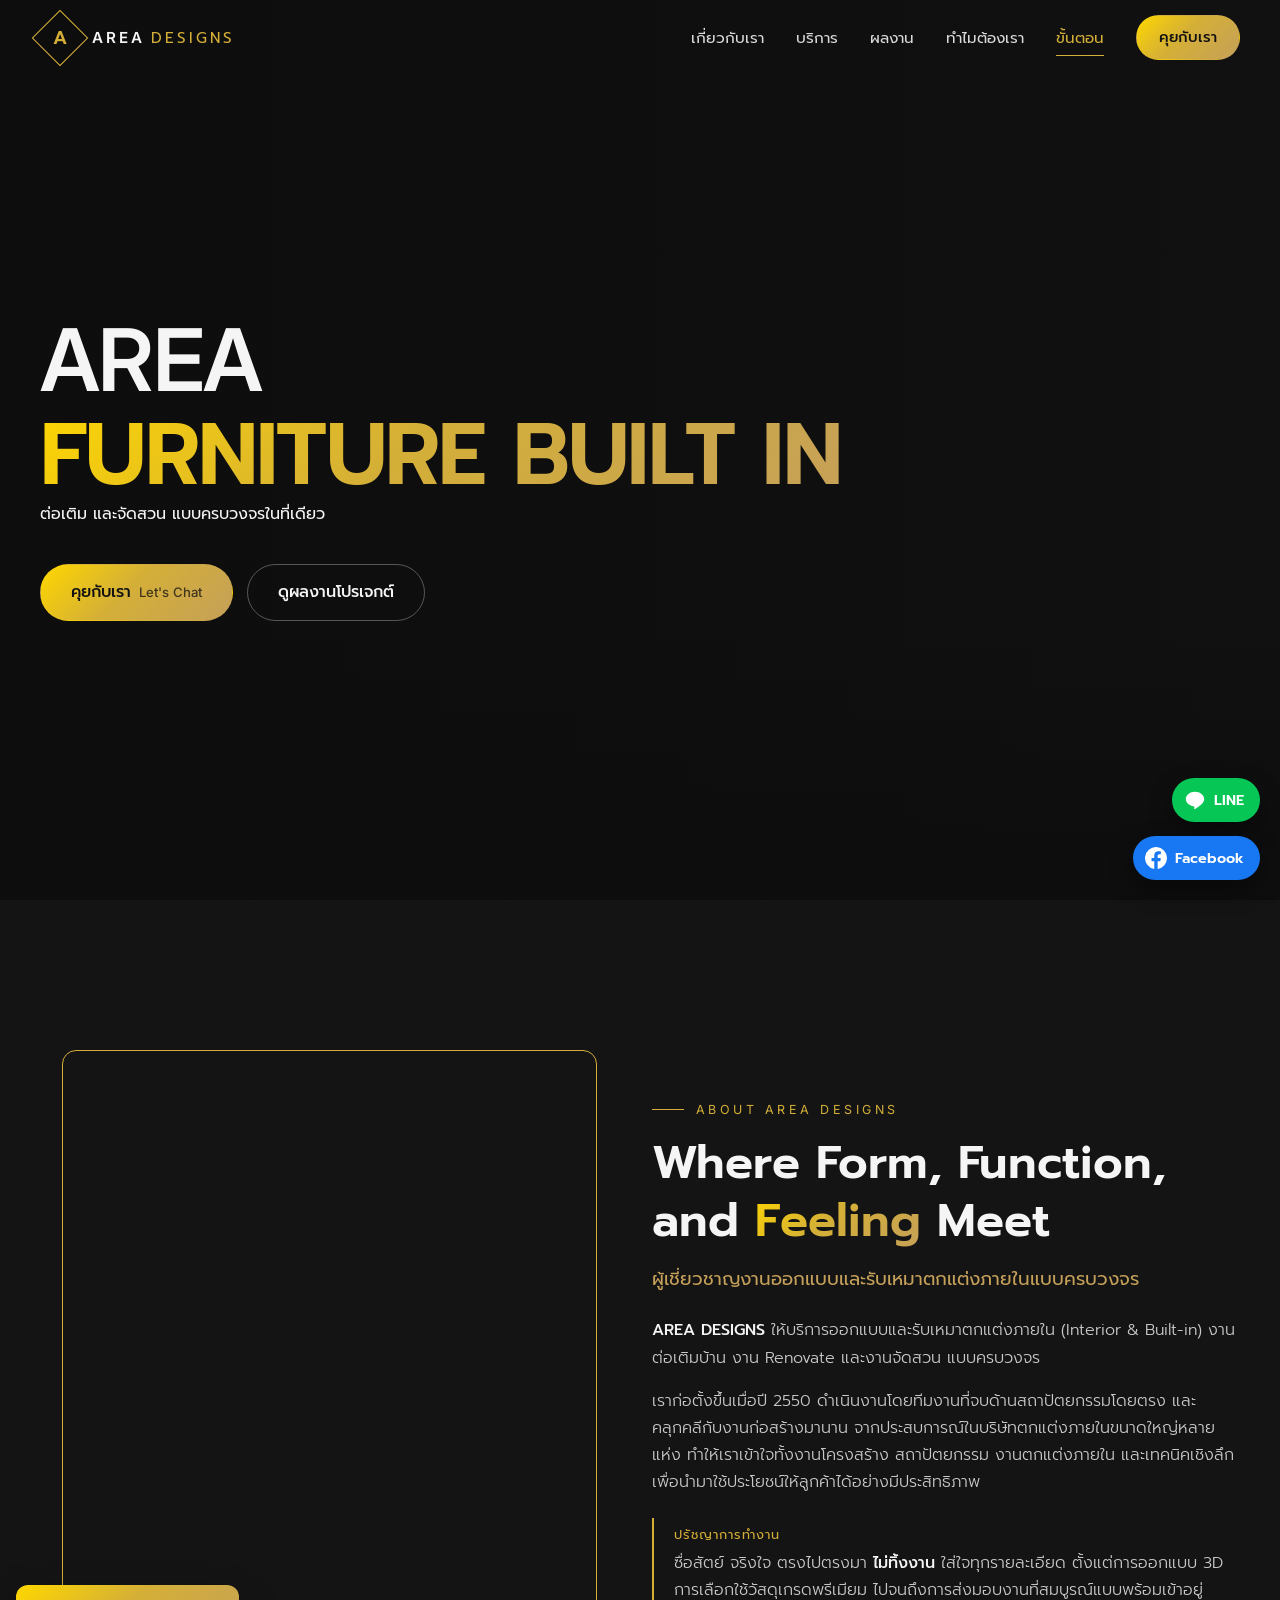
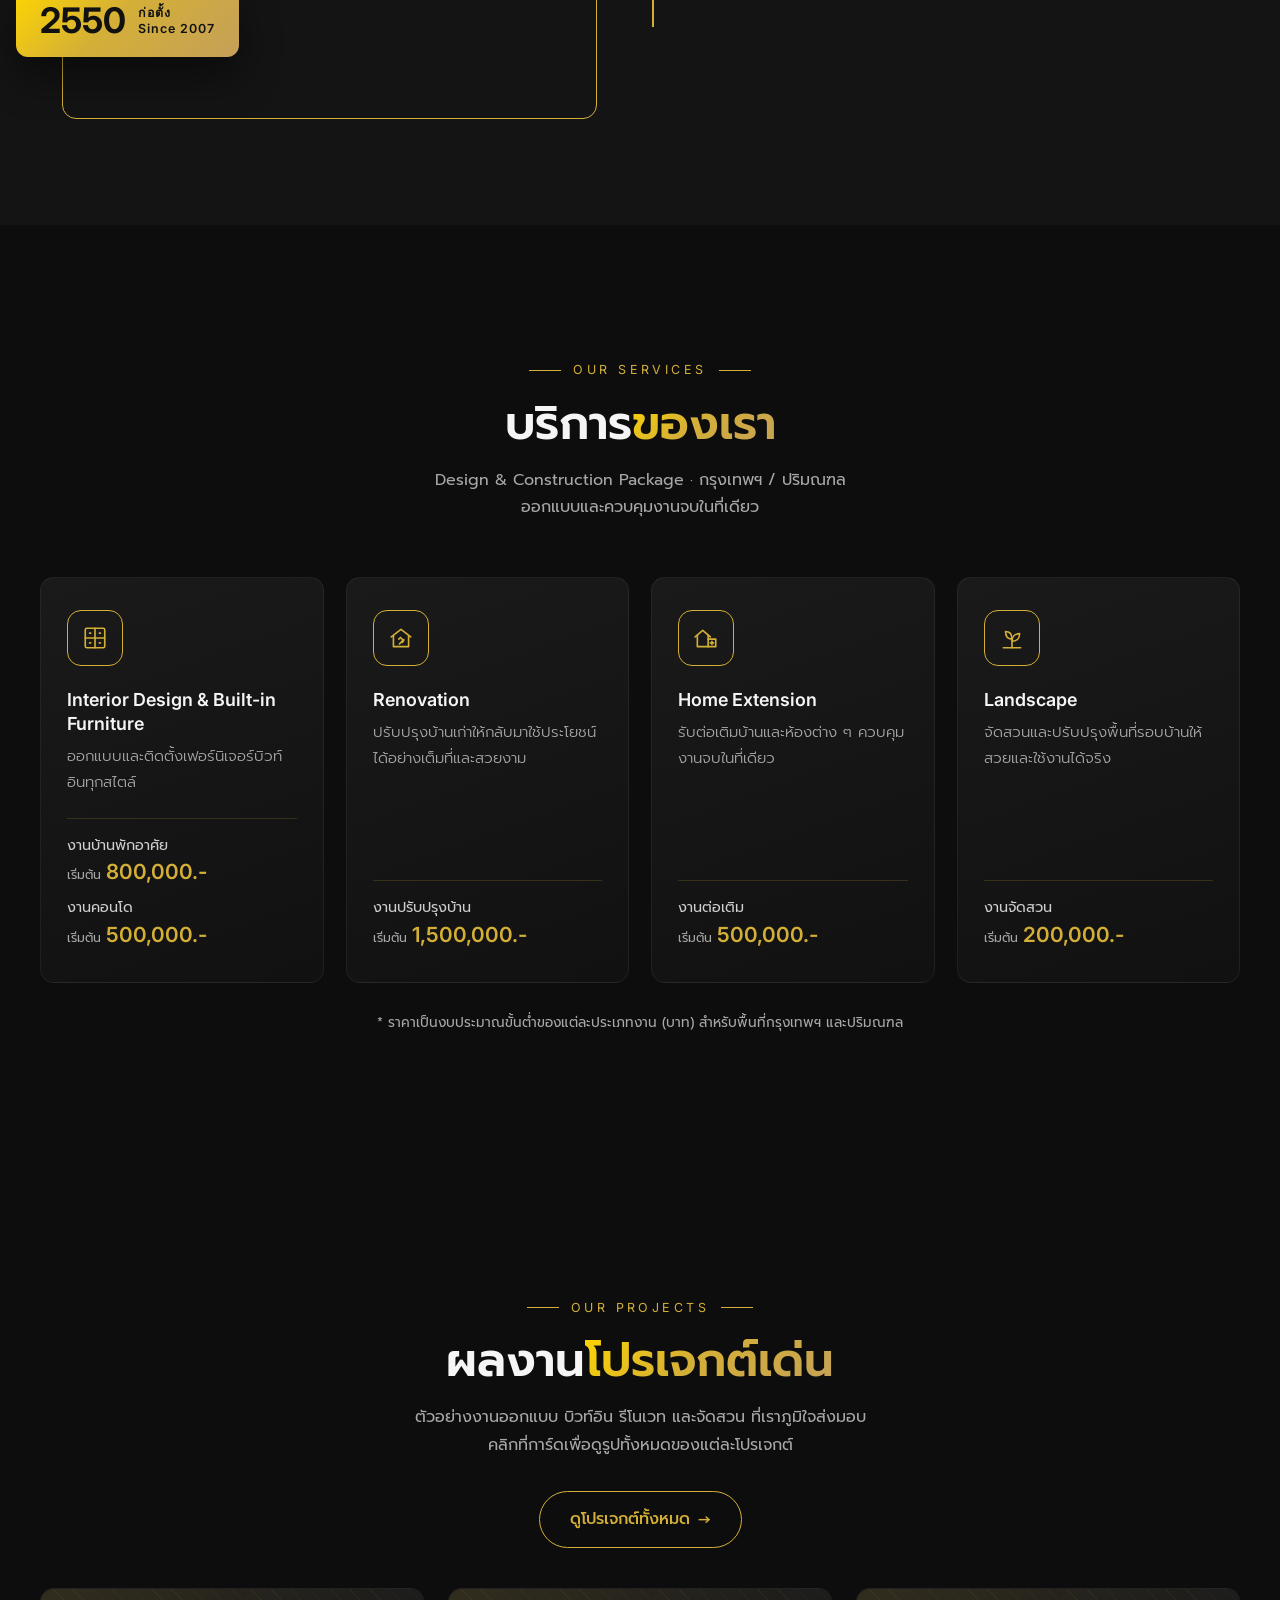
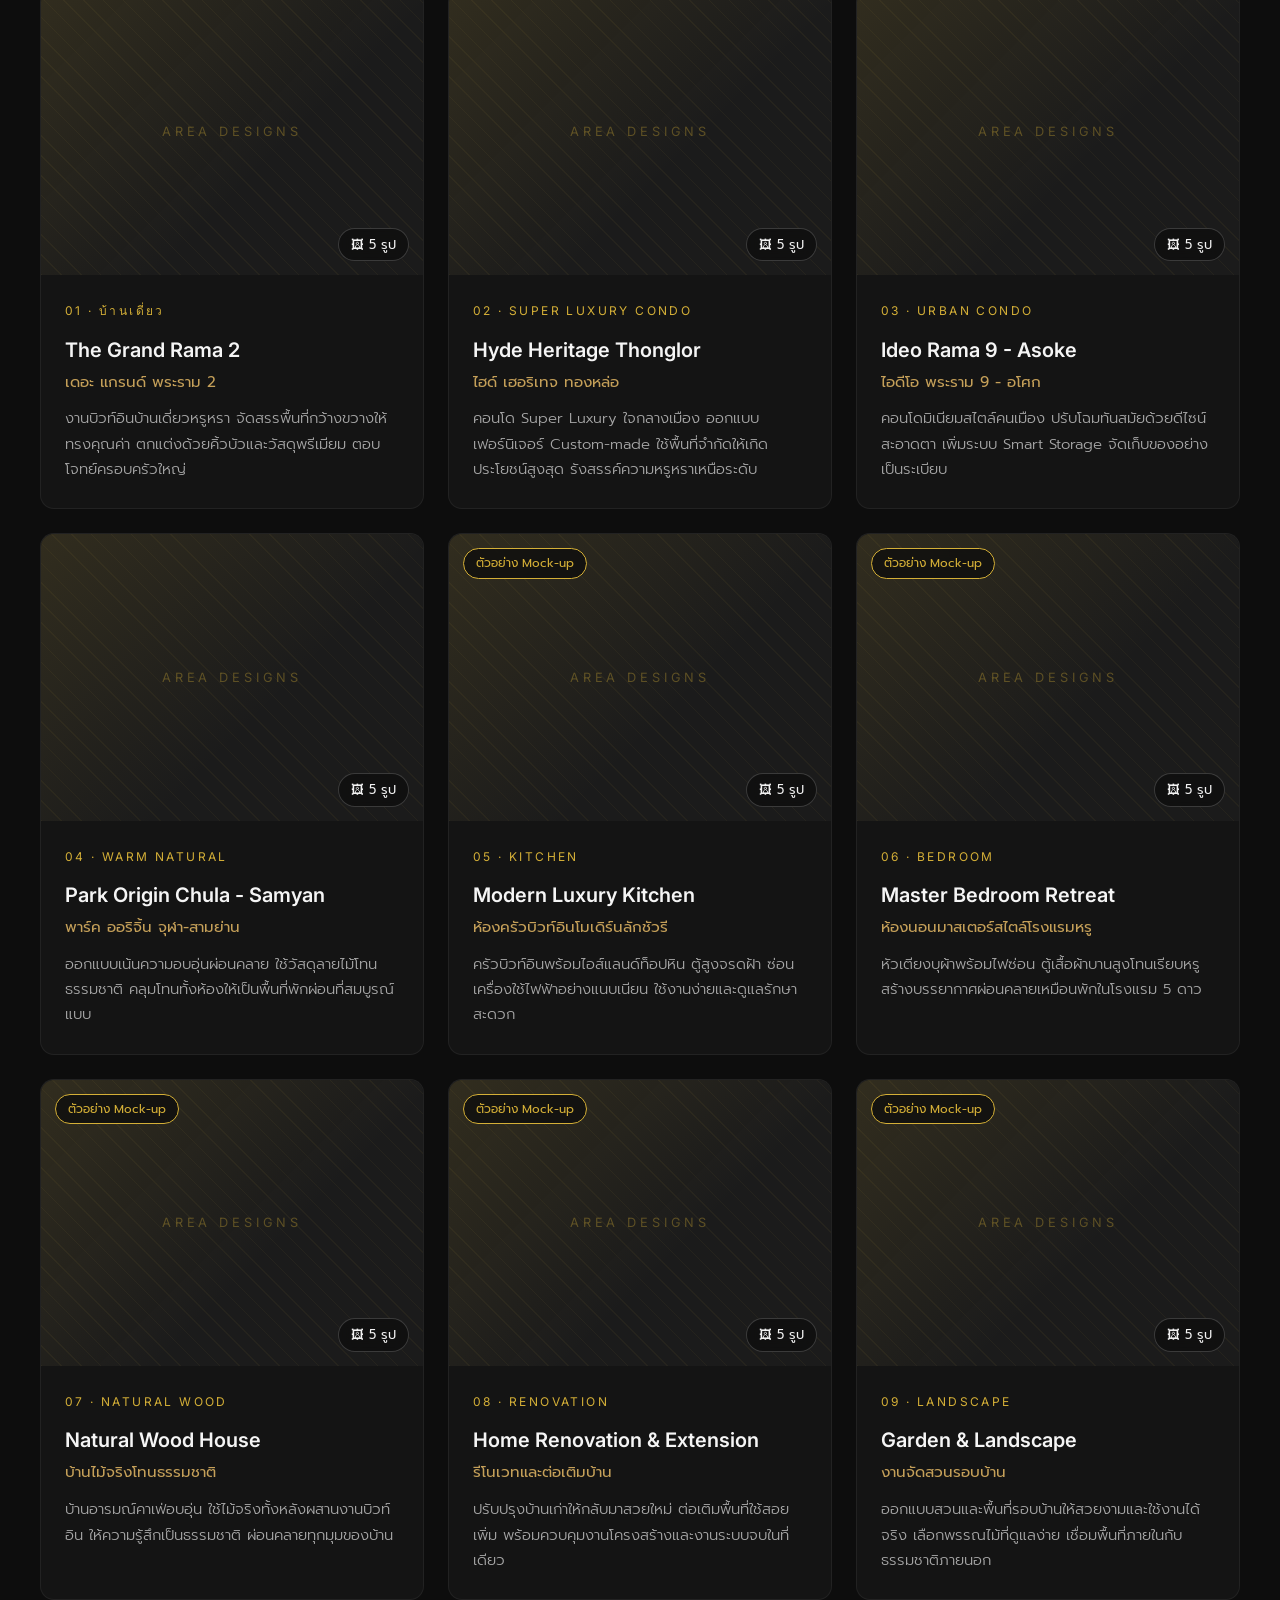
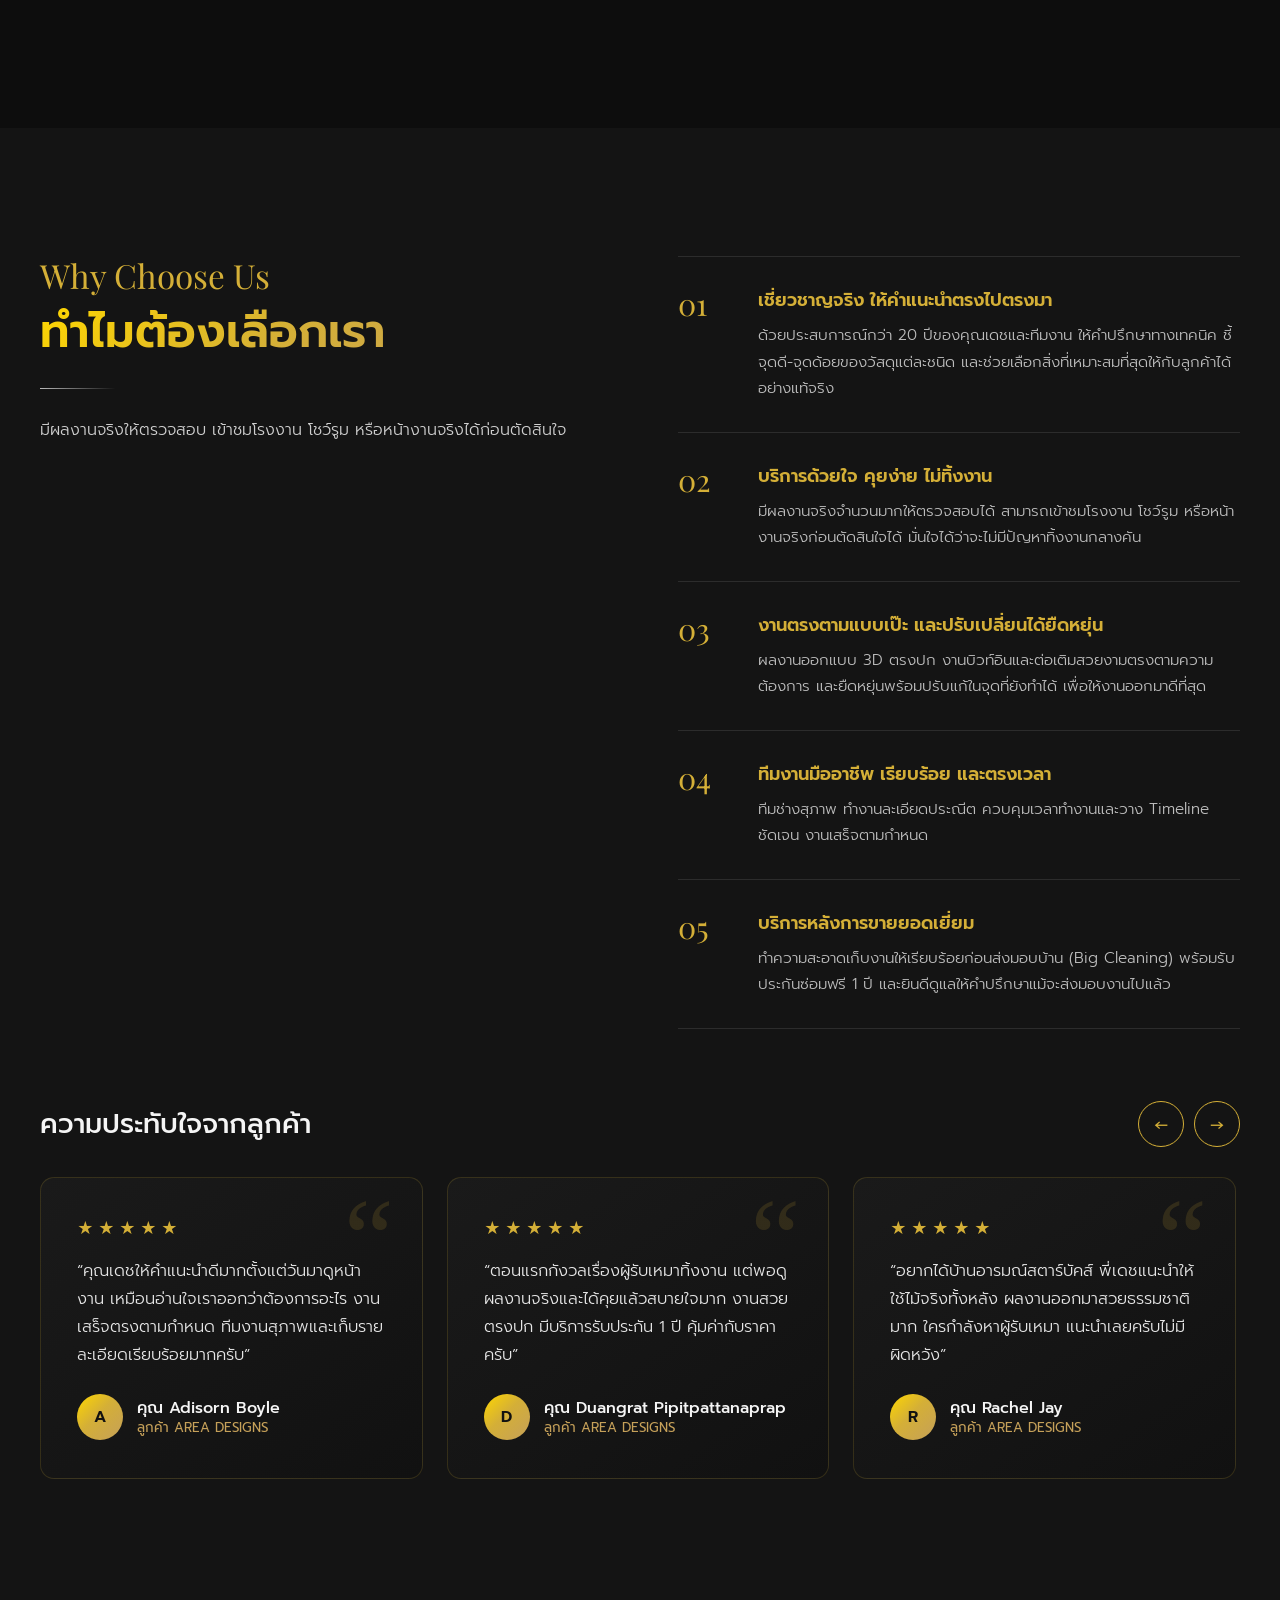
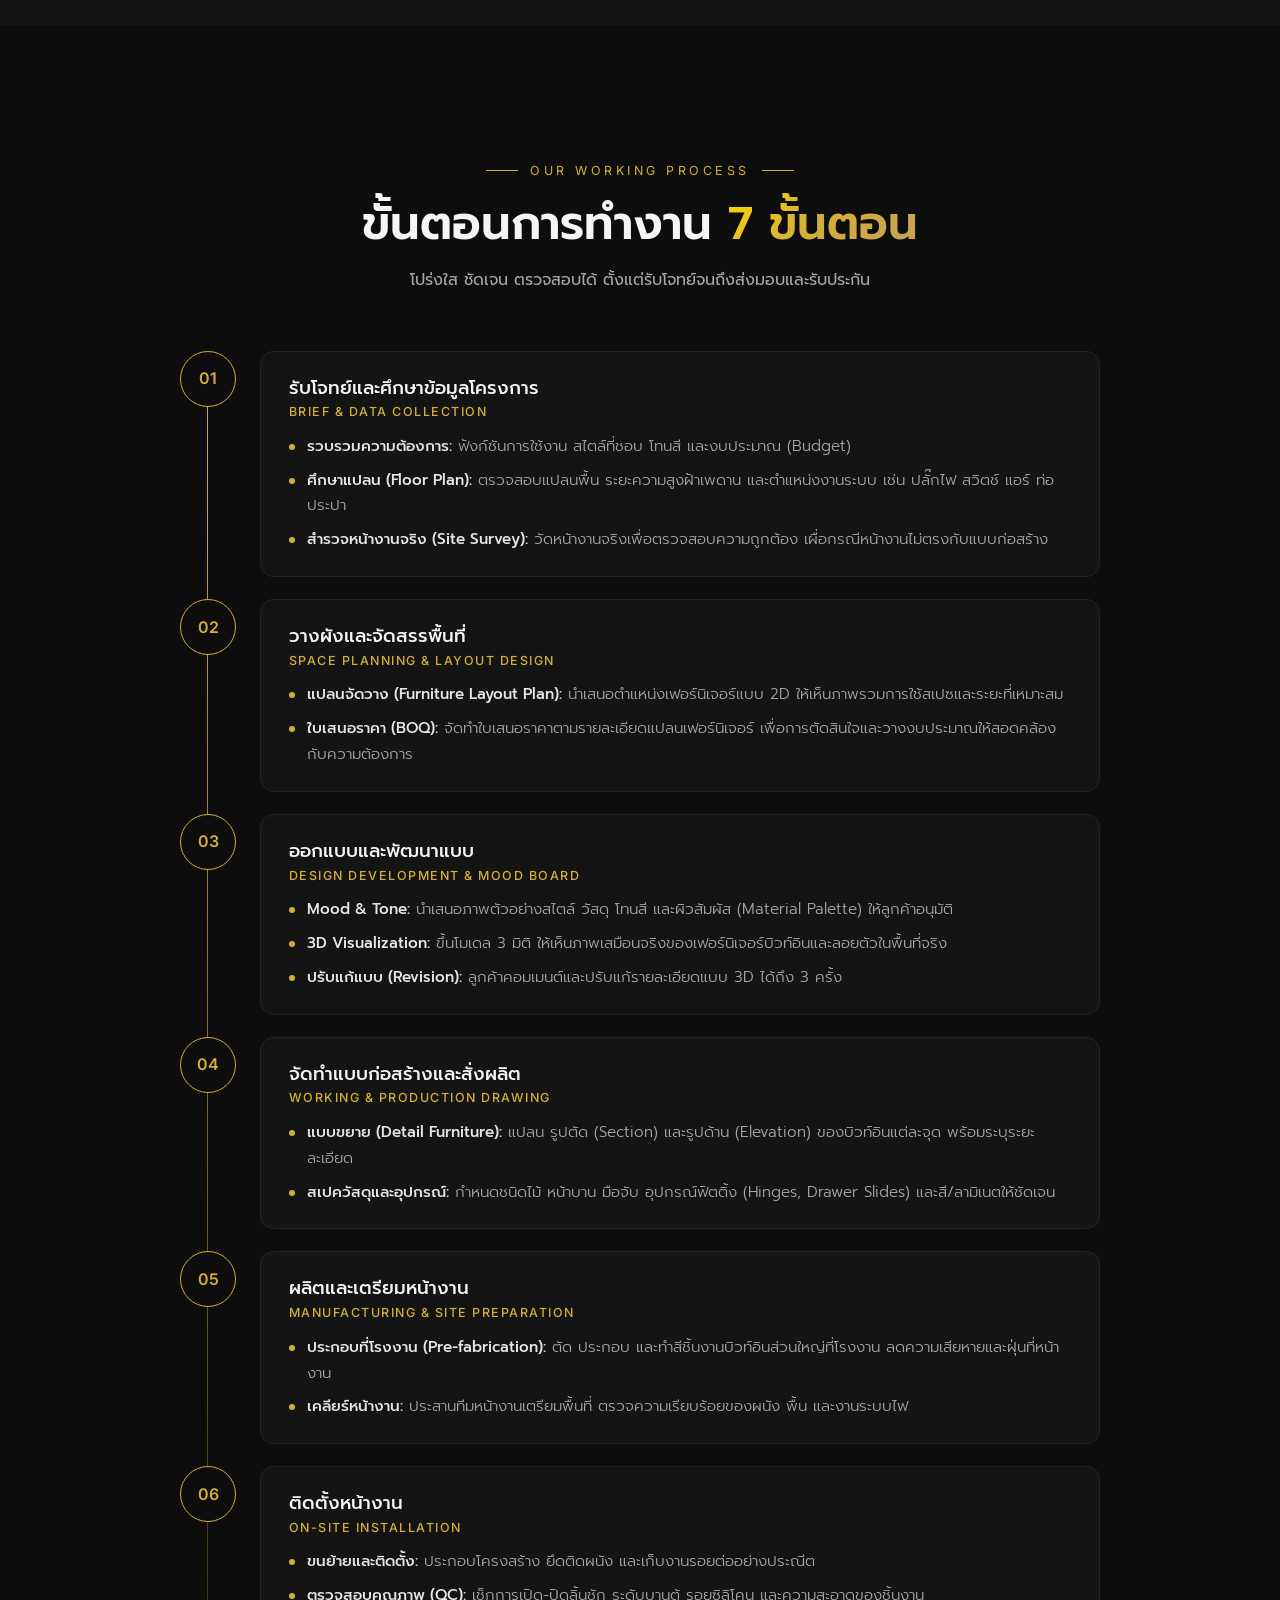
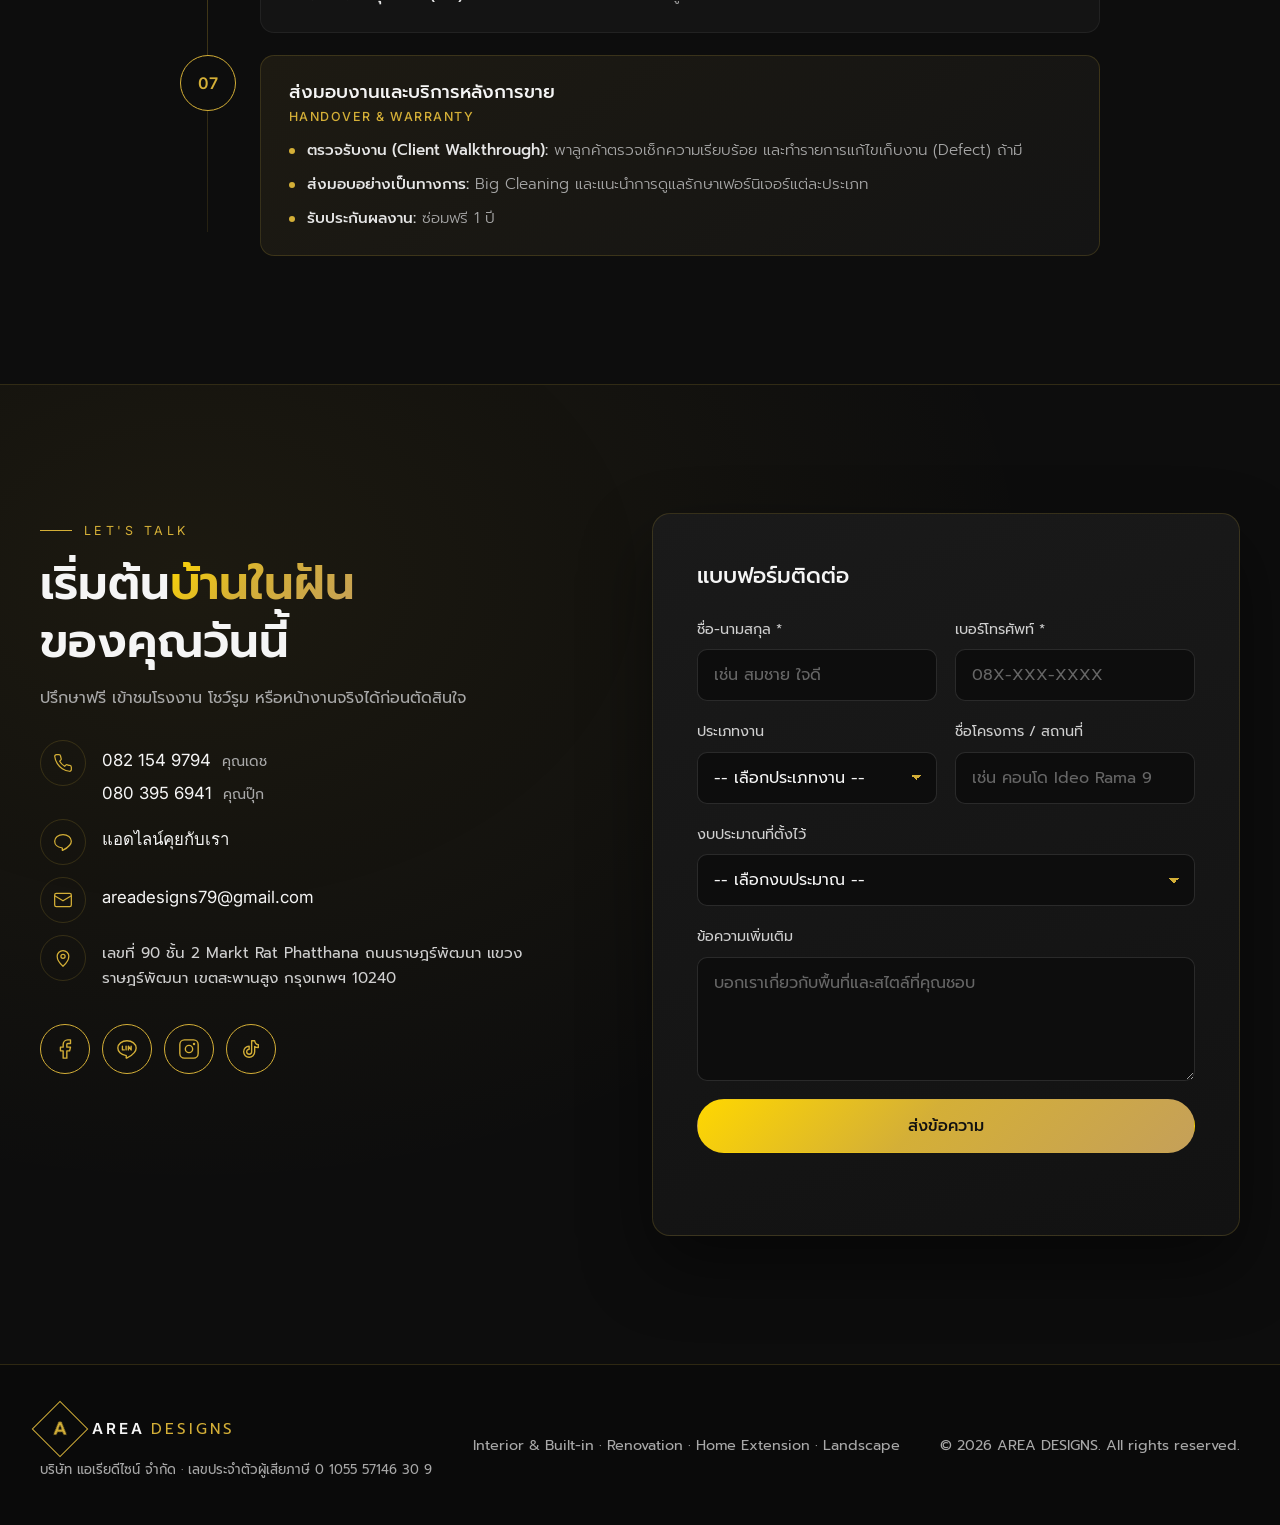
==== index.html @ c3665680 "Restyle 'Why Choose Us' as a two-column numbered list Heading on the left (serif 'Why Choose Us', st" ====
<!DOCTYPE html>
<html lang="th">
<head>
<meta charset="UTF-8">
<meta name="viewport" content="width=device-width, initial-scale=1.0">
<title>AREA DESIGNS | Make your dream home</title>
<meta name="description" content="AREA DESIGNS รับออกแบบและรับเหมาตกแต่งภายใน งานบิวท์อิน รีโนเวท ต่อเติมบ้าน และจัดสวน แบบครบวงจร ก่อตั้งปี 2550 ทีมงานประสบการณ์กว่า 20 ปี รับประกันซ่อมฟรี 1 ปี">
<link rel="preconnect" href="https://fonts.googleapis.com">
<link rel="preconnect" href="https://fonts.gstatic.com" crossorigin>
<link href="https://fonts.googleapis.com/css2?family=Inter:wght@300;400;500;600;700&family=Playfair+Display:wght@400;500&family=Prompt:wght@300;400;500;600;700&display=swap" rel="stylesheet">
<link rel="stylesheet" href="styles.css">
</head>
<body>

<!-- ========== NAVBAR ========== -->
<header class="nav" id="nav">
  <div class="container nav__inner">
    <a href="#home" class="logo" aria-label="AREA DESIGNS">
      <span class="logo__mark"><i>A</i></span>
      <span class="logo__text">AREA<em>DESIGNS</em></span>
    </a>
    <nav class="nav__links" id="navLinks" aria-label="เมนูหลัก">
      <a href="#about">เกี่ยวกับเรา</a>
      <a href="#services">บริการ</a>
      <a href="#projects">ผลงาน</a>
      <a href="#why">ทำไมต้องเรา</a>
      <a href="#process">ขั้นตอน</a>
      <a href="#contact" class="btn btn--gold btn--sm">คุยกับเรา</a>
    </nav>
    <button class="hamburger" id="hamburger" aria-label="เปิดเมนู" aria-expanded="false" aria-controls="navLinks">
      <span></span><span></span><span></span>
    </button>
  </div>
</header>

<main>
<!-- ========== 1. HERO ========== -->
<section class="hero" id="home">
  <div class="hero__bg" aria-hidden="true"></div>
  <div class="container hero__inner">
    <div class="hero__content reveal">
            <h1 class="hero__title">AREA<span class="gold-text"> <br>FURNITURE BUILT IN</span></h1>ต่อเติม และจัดสวน แบบครบวงจรในที่เดียว</p>
      <div class="hero__cta">
        <a href="#contact" class="btn btn--gold">คุยกับเรา <span class="en">Let's Chat</span></a>
        <a href="#projects" class="btn btn--ghost">ดูผลงานโปรเจกต์</a>
      </div>
    </div>
  </div>
</section>

<!-- ========== 2. ABOUT ========== -->
<section class="section about" id="about">
  <div class="container about__grid">
    <div class="about__media reveal">
      <img src="https://images.unsplash.com/photo-1616486338812-3dadae4b4ace?auto=format&fit=crop&w=1200&q=80" alt="ห้องนั่งเล่นตกแต่งโทนอบอุ่นพร้อมงานบิวท์อิน" loading="lazy">
      <div class="about__badge">
        <strong>2550</strong>
        <span>ก่อตั้ง<br>Since 2007</span>
      </div>
    </div>
    <div class="about__text reveal">
      <p class="eyebrow">About AREA DESIGNS</p>
      <h2 class="section-title">Where Form, Function,<br>and <span class="gold-text">Feeling</span> Meet</h2>
      <p class="lead">ผู้เชี่ยวชาญงานออกแบบและรับเหมาตกแต่งภายในแบบครบวงจร</p>
      <p><strong>AREA DESIGNS</strong> ให้บริการออกแบบและรับเหมาตกแต่งภายใน (Interior &amp; Built-in) งานต่อเติมบ้าน งาน Renovate และงานจัดสวน แบบครบวงจร</p>
      <p>เราก่อตั้งขึ้นเมื่อปี 2550 ดำเนินงานโดยทีมงานที่จบด้านสถาปัตยกรรมโดยตรง และคลุกคลีกับงานก่อสร้างมานาน จากประสบการณ์ในบริษัทตกแต่งภายในขนาดใหญ่หลายแห่ง ทำให้เราเข้าใจทั้งงานโครงสร้าง สถาปัตยกรรม งานตกแต่งภายใน และเทคนิคเชิงลึก เพื่อนำมาใช้ประโยชน์ให้ลูกค้าได้อย่างมีประสิทธิภาพ</p>
      <div class="about__quote">
        <span class="about__quote-label">ปรัชญาการทำงาน</span>
        <p>ซื่อสัตย์ จริงใจ ตรงไปตรงมา <strong>ไม่ทิ้งงาน</strong> ใส่ใจทุกรายละเอียด ตั้งแต่การออกแบบ 3D การเลือกใช้วัสดุเกรดพรีเมียม ไปจนถึงการส่งมอบงานที่สมบูรณ์แบบพร้อมเข้าอยู่</p>
      </div>
    </div>
  </div>
</section>

<!-- ========== 3. SERVICES ========== -->
<section class="section services" id="services">
  <div class="container">
    <div class="section-head reveal">
      <p class="eyebrow">Our Services</p>
      <h2 class="section-title">บริการ<span class="gold-text">ของเรา</span></h2>
      <p class="section-sub">Design &amp; Construction Package · กรุงเทพฯ / ปริมณฑล<br>ออกแบบและควบคุมงานจบในที่เดียว</p>
    </div>
    <div class="services__grid">
      <article class="service reveal">
        <div class="service__icon" aria-hidden="true">
          <svg viewBox="0 0 24 24"><rect x="3" y="3" width="18" height="18" rx="1.5"/><path d="M3 12h18M12 3v18M7 7.5h1M16 7.5h1M7 16.5h1M16 16.5h1"/></svg>
        </div>
        <h3>Interior Design &amp; Built-in Furniture</h3>
        <p>ออกแบบและติดตั้งเฟอร์นิเจอร์บิวท์อินทุกสไตล์</p>
        <ul class="service__prices">
          <li><span>งานบ้านพักอาศัย</span><strong>800,000.-</strong></li>
          <li><span>งานคอนโด</span><strong>500,000.-</strong></li>
        </ul>
      </article>
      <article class="service reveal">
        <div class="service__icon" aria-hidden="true">
          <svg viewBox="0 0 24 24"><path d="M3 11 12 4l9 7"/><path d="M5 10v10h14V10"/><path d="m14.5 13.5-4 4M10 13l1.5-1.5 3 3L13 16"/></svg>
        </div>
        <h3>Renovation</h3>
        <p>ปรับปรุงบ้านเก่าให้กลับมาใช้ประโยชน์ได้อย่างเต็มที่และสวยงาม</p>
        <ul class="service__prices">
          <li><span>งานปรับปรุงบ้าน</span><strong>1,500,000.-</strong></li>
        </ul>
      </article>
      <article class="service reveal">
        <div class="service__icon" aria-hidden="true">
          <svg viewBox="0 0 24 24"><path d="M2 11 9 5l7 6"/><path d="M4 9.5V20h10V9.5"/><path d="M14 13h7v7h-7M17.5 15v3M16 16.5h3"/></svg>
        </div>
        <h3>Home Extension</h3>
        <p>รับต่อเติมบ้านและห้องต่าง ๆ ควบคุมงานจบในที่เดียว</p>
        <ul class="service__prices">
          <li><span>งานต่อเติม</span><strong>500,000.-</strong></li>
        </ul>
      </article>
      <article class="service reveal">
        <div class="service__icon" aria-hidden="true">
          <svg viewBox="0 0 24 24"><path d="M12 21v-8"/><path d="M12 13c-4 0-6-3-6-7 4 0 6 3 6 7Z"/><path d="M12 15c0-4 2.5-7 7-7 0 4-2.5 7-7 7Z"/><path d="M4 21h16"/></svg>
        </div>
        <h3>Landscape</h3>
        <p>จัดสวนและปรับปรุงพื้นที่รอบบ้านให้สวยและใช้งานได้จริง</p>
        <ul class="service__prices">
          <li><span>งานจัดสวน</span><strong>200,000.-</strong></li>
        </ul>
      </article>
    </div>
    <p class="services__note reveal">* ราคาเป็นงบประมาณขั้นต่ำของแต่ละประเภทงาน (บาท) สำหรับพื้นที่กรุงเทพฯ และปริมณฑล</p>
  </div>
</section>

<!-- ========== 4. PROJECTS ========== -->
<section class="section projects" id="projects">
  <div class="container">
    <div class="section-head reveal">
      <p class="eyebrow">Our Projects</p>
      <h2 class="section-title">ผลงาน<span class="gold-text">โปรเจกต์เด่น</span></h2>
      <p class="section-sub">ตัวอย่างงานออกแบบ บิวท์อิน รีโนเวท และจัดสวน ที่เราภูมิใจส่งมอบ<br>คลิกที่การ์ดเพื่อดูรูปทั้งหมดของแต่ละโปรเจกต์</p>
    </div>
    <div class="projects__more reveal">
      <a href="projects.html" class="btn btn--outline">ดูโปรเจกต์ทั้งหมด <span aria-hidden="true">→</span></a>
    </div>
    <div class="projects__grid">
      <article class="project reveal" tabindex="0" role="button" data-gallery="p1">
        <div class="project__img">
          <img src="https://images.unsplash.com/photo-1600210492486-724fe5c67fb0?auto=format&fit=crop&w=900&q=80" alt="The Grand Rama 2 - เดอะ แกรนด์ พระราม 2" loading="lazy">
        </div>
        <div class="project__body">
          <span class="project__no">01 · บ้านเดี่ยว</span>
          <h3>The Grand Rama 2</h3>
          <p class="project__th">เดอะ แกรนด์ พระราม 2</p>
          <p class="project__desc">งานบิวท์อินบ้านเดี่ยวหรูหรา จัดสรรพื้นที่กว้างขวางให้ทรงคุณค่า ตกแต่งด้วยคิ้วบัวและวัสดุพรีเมียม ตอบโจทย์ครอบครัวใหญ่</p>
        </div>
      </article>
      <article class="project reveal" tabindex="0" role="button" data-gallery="p2">
        <div class="project__img">
          <img src="https://images.unsplash.com/photo-1618221195710-dd6b41faaea6?auto=format&fit=crop&w=900&q=80" alt="Hyde Heritage Thonglor - ไฮด์ เฮอริเทจ ทองหล่อ" loading="lazy">
        </div>
        <div class="project__body">
          <span class="project__no">02 · Super Luxury Condo</span>
          <h3>Hyde Heritage Thonglor</h3>
          <p class="project__th">ไฮด์ เฮอริเทจ ทองหล่อ</p>
          <p class="project__desc">คอนโด Super Luxury ใจกลางเมือง ออกแบบเฟอร์นิเจอร์ Custom-made ใช้พื้นที่จำกัดให้เกิดประโยชน์สูงสุด รังสรรค์ความหรูหราเหนือระดับ</p>
        </div>
      </article>
      <article class="project reveal" tabindex="0" role="button" data-gallery="p3">
        <div class="project__img">
          <img src="https://images.unsplash.com/photo-1600607687939-ce8a6c25118c?auto=format&fit=crop&w=900&q=80" alt="Ideo Rama 9 - Asoke - ไอดีโอ พระราม 9 - อโศก" loading="lazy">
        </div>
        <div class="project__body">
          <span class="project__no">03 · Urban Condo</span>
          <h3>Ideo Rama 9 - Asoke</h3>
          <p class="project__th">ไอดีโอ พระราม 9 - อโศก</p>
          <p class="project__desc">คอนโดมิเนียมสไตล์คนเมือง ปรับโฉมทันสมัยด้วยดีไซน์สะอาดตา เพิ่มระบบ Smart Storage จัดเก็บของอย่างเป็นระเบียบ</p>
        </div>
      </article>
      <article class="project reveal" tabindex="0" role="button" data-gallery="p4">
        <div class="project__img">
          <img src="https://images.unsplash.com/photo-1586023492125-27b2c045efd7?auto=format&fit=crop&w=900&q=80" alt="Park Origin Chula - Samyan - พาร์ค ออริจิ้น จุฬา-สามย่าน" loading="lazy">
        </div>
        <div class="project__body">
          <span class="project__no">04 · Warm Natural</span>
          <h3>Park Origin Chula - Samyan</h3>
          <p class="project__th">พาร์ค ออริจิ้น จุฬา-สามย่าน</p>
          <p class="project__desc">ออกแบบเน้นความอบอุ่นผ่อนคลาย ใช้วัสดุลายไม้โทนธรรมชาติ คลุมโทนทั้งห้องให้เป็นพื้นที่พักผ่อนที่สมบูรณ์แบบ</p>
        </div>
      </article>
      <article class="project reveal" tabindex="0" role="button" data-gallery="p5">
        <div class="project__img">
          <span class="project__badge">ตัวอย่าง Mock-up</span>
          <img src="https://images.unsplash.com/photo-1600566753190-17f0baa2a6c3?auto=format&fit=crop&w=900&q=80" alt="Modern Luxury Kitchen - ห้องครัวบิวท์อินโมเดิร์นลักชัวรี" loading="lazy">
        </div>
        <div class="project__body">
          <span class="project__no">05 · Kitchen</span>
          <h3>Modern Luxury Kitchen</h3>
          <p class="project__th">ห้องครัวบิวท์อินโมเดิร์นลักชัวรี</p>
          <p class="project__desc">ครัวบิวท์อินพร้อมไอส์แลนด์ท็อปหิน ตู้สูงจรดฝ้า ซ่อนเครื่องใช้ไฟฟ้าอย่างแนบเนียน ใช้งานง่ายและดูแลรักษาสะดวก</p>
        </div>
      </article>
      <article class="project reveal" tabindex="0" role="button" data-gallery="p6">
        <div class="project__img">
          <span class="project__badge">ตัวอย่าง Mock-up</span>
          <img src="https://images.unsplash.com/photo-1631679706909-1844bbd07221?auto=format&fit=crop&w=900&q=80" alt="Master Bedroom Retreat - ห้องนอนมาสเตอร์สไตล์โรงแรมหรู" loading="lazy">
        </div>
        <div class="project__body">
          <span class="project__no">06 · Bedroom</span>
          <h3>Master Bedroom Retreat</h3>
          <p class="project__th">ห้องนอนมาสเตอร์สไตล์โรงแรมหรู</p>
          <p class="project__desc">หัวเตียงบุผ้าพร้อมไฟซ่อน ตู้เสื้อผ้าบานสูงโทนเรียบหรู สร้างบรรยากาศผ่อนคลายเหมือนพักในโรงแรม 5 ดาว</p>
        </div>
      </article>
      <article class="project reveal" tabindex="0" role="button" data-gallery="p7">
        <div class="project__img">
          <span class="project__badge">ตัวอย่าง Mock-up</span>
          <img src="https://images.unsplash.com/photo-1617806118233-18e1de247200?auto=format&fit=crop&w=900&q=80" alt="Natural Wood House - บ้านไม้จริงโทนธรรมชาติ" loading="lazy">
        </div>
        <div class="project__body">
          <span class="project__no">07 · Natural Wood</span>
          <h3>Natural Wood House</h3>
          <p class="project__th">บ้านไม้จริงโทนธรรมชาติ</p>
          <p class="project__desc">บ้านอารมณ์คาเฟ่อบอุ่น ใช้ไม้จริงทั้งหลังผสานงานบิวท์อิน ให้ความรู้สึกเป็นธรรมชาติ ผ่อนคลายทุกมุมของบ้าน</p>
        </div>
      </article>
      <article class="project reveal" tabindex="0" role="button" data-gallery="p8">
        <div class="project__img">
          <span class="project__badge">ตัวอย่าง Mock-up</span>
          <img src="https://images.unsplash.com/photo-1600585154526-990dced4db0d?auto=format&fit=crop&w=900&q=80" alt="Home Renovation &amp; Extension - รีโนเวทและต่อเติมบ้าน" loading="lazy">
        </div>
        <div class="project__body">
          <span class="project__no">08 · Renovation</span>
          <h3>Home Renovation &amp; Extension</h3>
          <p class="project__th">รีโนเวทและต่อเติมบ้าน</p>
          <p class="project__desc">ปรับปรุงบ้านเก่าให้กลับมาสวยใหม่ ต่อเติมพื้นที่ใช้สอยเพิ่ม พร้อมควบคุมงานโครงสร้างและงานระบบจบในที่เดียว</p>
        </div>
      </article>
      <article class="project reveal" tabindex="0" role="button" data-gallery="p9">
        <div class="project__img">
          <span class="project__badge">ตัวอย่าง Mock-up</span>
          <img src="https://images.unsplash.com/photo-1558904541-efa843a96f01?auto=format&fit=crop&w=900&q=80" alt="Garden &amp; Landscape - งานจัดสวนรอบบ้าน" loading="lazy">
        </div>
        <div class="project__body">
          <span class="project__no">09 · Landscape</span>
          <h3>Garden &amp; Landscape</h3>
          <p class="project__th">งานจัดสวนรอบบ้าน</p>
          <p class="project__desc">ออกแบบสวนและพื้นที่รอบบ้านให้สวยงามและใช้งานได้จริง เลือกพรรณไม้ที่ดูแลง่าย เชื่อมพื้นที่ภายในกับธรรมชาติภายนอก</p>
        </div>
      </article>
    </div>
  </div>
</section>

<!-- ========== 5. WHY US + REVIEWS ========== -->
<section class="section why" id="why">
  <div class="container">
    <div class="why__grid">
      <div class="why__intro reveal">
        <p class="why__eyebrow">Why Choose Us</p>
        <h2 class="why__title">ทำไมต้องเลือกเรา</h2>
        <span class="why__rule" aria-hidden="true"></span>
        <p class="why__sub">มีผลงานจริงให้ตรวจสอบ เข้าชมโรงงาน โชว์รูม หรือหน้างานจริงได้ก่อนตัดสินใจ</p>
      </div>
      <ol class="why-list">
        <li class="why-item reveal">
          <span class="why-item__no">01</span>
          <div>
            <h3>เชี่ยวชาญจริง ให้คำแนะนำตรงไปตรงมา</h3>
            <p>ด้วยประสบการณ์กว่า 20 ปีของคุณเดชและทีมงาน ให้คำปรึกษาทางเทคนิค ชี้จุดดี-จุดด้อยของวัสดุแต่ละชนิด และช่วยเลือกสิ่งที่เหมาะสมที่สุดให้กับลูกค้าได้อย่างแท้จริง</p>
          </div>
        </li>
        <li class="why-item reveal">
          <span class="why-item__no">02</span>
          <div>
            <h3>บริการด้วยใจ คุยง่าย ไม่ทิ้งงาน</h3>
            <p>มีผลงานจริงจำนวนมากให้ตรวจสอบได้ สามารถเข้าชมโรงงาน โชว์รูม หรือหน้างานจริงก่อนตัดสินใจได้ มั่นใจได้ว่าจะไม่มีปัญหาทิ้งงานกลางคัน</p>
          </div>
        </li>
        <li class="why-item reveal">
          <span class="why-item__no">03</span>
          <div>
            <h3>งานตรงตามแบบเป๊ะ และปรับเปลี่ยนได้ยืดหยุ่น</h3>
            <p>ผลงานออกแบบ 3D ตรงปก งานบิวท์อินและต่อเติมสวยงามตรงตามความต้องการ และยืดหยุ่นพร้อมปรับแก้ในจุดที่ยังทำได้ เพื่อให้งานออกมาดีที่สุด</p>
          </div>
        </li>
        <li class="why-item reveal">
          <span class="why-item__no">04</span>
          <div>
            <h3>ทีมงานมืออาชีพ เรียบร้อย และตรงเวลา</h3>
            <p>ทีมช่างสุภาพ ทำงานละเอียดประณีต ควบคุมเวลาทำงานและวาง Timeline ชัดเจน งานเสร็จตามกำหนด</p>
          </div>
        </li>
        <li class="why-item reveal">
          <span class="why-item__no">05</span>
          <div>
            <h3>บริการหลังการขายยอดเยี่ยม</h3>
            <p>ทำความสะอาดเก็บงานให้เรียบร้อยก่อนส่งมอบบ้าน (Big Cleaning) พร้อมรับประกันซ่อมฟรี 1 ปี และยินดีดูแลให้คำปรึกษาแม้จะส่งมอบงานไปแล้ว</p>
          </div>
        </li>
      </ol>
    </div>

    <div class="reviews-head reveal">
      <h3>ความประทับใจจากลูกค้า</h3>
      <div class="reviews-nav">
        <button type="button" class="reviews-btn" data-dir="-1" aria-label="รีวิวก่อนหน้า">←</button>
        <button type="button" class="reviews-btn" data-dir="1" aria-label="รีวิวถัดไป">→</button>
      </div>
    </div>
    <div class="reviews" id="reviews" tabindex="0" aria-label="รีวิวจากลูกค้า">
      <figure class="review">
        <div class="review__stars" aria-label="5 ดาว">★★★★★</div>
        <blockquote>“คุณเดชให้คำแนะนำดีมากตั้งแต่วันมาดูหน้างาน เหมือนอ่านใจเราออกว่าต้องการอะไร งานเสร็จตรงตามกำหนด ทีมงานสุภาพและเก็บรายละเอียดเรียบร้อยมากครับ”</blockquote>
        <figcaption>
          <span class="review__avatar">A</span>
          <span><strong>คุณ Adisorn Boyle</strong><small>ลูกค้า AREA DESIGNS</small></span>
        </figcaption>
      </figure>
      <figure class="review">
        <div class="review__stars" aria-label="5 ดาว">★★★★★</div>
        <blockquote>“ตอนแรกกังวลเรื่องผู้รับเหมาทิ้งงาน แต่พอดูผลงานจริงและได้คุยแล้วสบายใจมาก งานสวยตรงปก มีบริการรับประกัน 1 ปี คุ้มค่ากับราคาครับ”</blockquote>
        <figcaption>
          <span class="review__avatar">D</span>
          <span><strong>คุณ Duangrat Pipitpattanaprap</strong><small>ลูกค้า AREA DESIGNS</small></span>
        </figcaption>
      </figure>
      <figure class="review">
        <div class="review__stars" aria-label="5 ดาว">★★★★★</div>
        <blockquote>“อยากได้บ้านอารมณ์สตาร์บัคส์ พี่เดชแนะนำให้ใช้ไม้จริงทั้งหลัง ผลงานออกมาสวยธรรมชาติมาก ใครกำลังหาผู้รับเหมา แนะนำเลยครับไม่มีผิดหวัง”</blockquote>
        <figcaption>
          <span class="review__avatar">R</span>
          <span><strong>คุณ Rachel Jay</strong><small>ลูกค้า AREA DESIGNS</small></span>
        </figcaption>
      </figure>
      <figure class="review">
        <div class="review__stars" aria-label="5 ดาว">★★★★★</div>
        <blockquote>“ทีมงานใส่ใจรายละเอียดดีมาก งานบิวท์อินเนี้ยบตรงตามแบบ 3D ส่งมอบตรงเวลาครับ”</blockquote>
        <figcaption>
          <span class="review__avatar">ก</span>
          <span><strong>คุณกิตติศักดิ์</strong><small>โครงการ The Grand Rama 2</small></span>
        </figcaption>
      </figure>
      <figure class="review">
        <div class="review__stars" aria-label="5 ดาว">★★★★★</div>
        <blockquote>“ประทับใจการจัดสรรพื้นที่ในคอนโด ทำให้ห้องกว้างขึ้นและมีที่เก็บของเยอะมากค่ะ”</blockquote>
        <figcaption>
          <span class="review__avatar">น</span>
          <span><strong>คุณนัชชา</strong><small>โครงการ Hyde Heritage Thonglor</small></span>
        </figcaption>
      </figure>
    </div>
  </div>
</section>

<!-- ========== 6. PROCESS ========== -->
<section class="section process" id="process">
  <div class="container">
    <div class="section-head reveal">
      <p class="eyebrow">Our Working Process</p>
      <h2 class="section-title">ขั้นตอนการทำงาน <span class="gold-text">7 ขั้นตอน</span></h2>
      <p class="section-sub">โปร่งใส ชัดเจน ตรวจสอบได้ ตั้งแต่รับโจทย์จนถึงส่งมอบและรับประกัน</p>
    </div>
    <ol class="steps">
      <li class="step reveal">
        <span class="step__no">01</span>
        <div class="step__card">
          <h3>รับโจทย์และศึกษาข้อมูลโครงการ <small>Brief &amp; Data Collection</small></h3>
          <ul>
            <li><b>รวบรวมความต้องการ:</b> ฟังก์ชันการใช้งาน สไตล์ที่ชอบ โทนสี และงบประมาณ (Budget)</li>
            <li><b>ศึกษาแปลน (Floor Plan):</b> ตรวจสอบแปลนพื้น ระยะความสูงฝ้าเพดาน และตำแหน่งงานระบบ เช่น ปลั๊กไฟ สวิตช์ แอร์ ท่อประปา</li>
            <li><b>สำรวจหน้างานจริง (Site Survey):</b> วัดหน้างานจริงเพื่อตรวจสอบความถูกต้อง เผื่อกรณีหน้างานไม่ตรงกับแบบก่อสร้าง</li>
          </ul>
        </div>
      </li>
      <li class="step reveal">
        <span class="step__no">02</span>
        <div class="step__card">
          <h3>วางผังและจัดสรรพื้นที่ <small>Space Planning &amp; Layout Design</small></h3>
          <ul>
            <li><b>แปลนจัดวาง (Furniture Layout Plan):</b> นำเสนอตำแหน่งเฟอร์นิเจอร์แบบ 2D ให้เห็นภาพรวมการใช้สเปซและระยะที่เหมาะสม</li>
            <li><b>ใบเสนอราคา (BOQ):</b> จัดทำใบเสนอราคาตามรายละเอียดแปลนเฟอร์นิเจอร์ เพื่อการตัดสินใจและวางงบประมาณให้สอดคล้องกับความต้องการ</li>
          </ul>
        </div>
      </li>
      <li class="step reveal">
        <span class="step__no">03</span>
        <div class="step__card">
          <h3>ออกแบบและพัฒนาแบบ <small>Design Development &amp; Mood Board</small></h3>
          <ul>
            <li><b>Mood &amp; Tone:</b> นำเสนอภาพตัวอย่างสไตล์ วัสดุ โทนสี และผิวสัมผัส (Material Palette) ให้ลูกค้าอนุมัติ</li>
            <li><b>3D Visualization:</b> ขึ้นโมเดล 3 มิติ ให้เห็นภาพเสมือนจริงของเฟอร์นิเจอร์บิวท์อินและลอยตัวในพื้นที่จริง</li>
            <li><b>ปรับแก้แบบ (Revision):</b> ลูกค้าคอมเมนต์และปรับแก้รายละเอียดแบบ 3D ได้ถึง 3 ครั้ง</li>
          </ul>
        </div>
      </li>
      <li class="step reveal">
        <span class="step__no">04</span>
        <div class="step__card">
          <h3>จัดทำแบบก่อสร้างและสั่งผลิต <small>Working &amp; Production Drawing</small></h3>
          <ul>
            <li><b>แบบขยาย (Detail Furniture):</b> แปลน รูปตัด (Section) และรูปด้าน (Elevation) ของบิวท์อินแต่ละจุด พร้อมระบุระยะละเอียด</li>
            <li><b>สเปควัสดุและอุปกรณ์:</b> กำหนดชนิดไม้ หน้าบาน มือจับ อุปกรณ์ฟิตติ้ง (Hinges, Drawer Slides) และสี/ลามิเนตให้ชัดเจน</li>
          </ul>
        </div>
      </li>
      <li class="step reveal">
        <span class="step__no">05</span>
        <div class="step__card">
          <h3>ผลิตและเตรียมหน้างาน <small>Manufacturing &amp; Site Preparation</small></h3>
          <ul>
            <li><b>ประกอบที่โรงงาน (Pre-fabrication):</b> ตัด ประกอบ และทำสีชิ้นงานบิวท์อินส่วนใหญ่ที่โรงงาน ลดความเสียหายและฝุ่นที่หน้างาน</li>
            <li><b>เคลียร์หน้างาน:</b> ประสานทีมหน้างานเตรียมพื้นที่ ตรวจความเรียบร้อยของผนัง พื้น และงานระบบไฟ</li>
          </ul>
        </div>
      </li>
      <li class="step reveal">
        <span class="step__no">06</span>
        <div class="step__card">
          <h3>ติดตั้งหน้างาน <small>On-site Installation</small></h3>
          <ul>
            <li><b>ขนย้ายและติดตั้ง:</b> ประกอบโครงสร้าง ยึดติดผนัง และเก็บงานรอยต่ออย่างประณีต</li>
            <li><b>ตรวจสอบคุณภาพ (QC):</b> เช็กการเปิด-ปิดลิ้นชัก ระดับบานตู้ รอยซิลิโคน และความสะอาดของชิ้นงาน</li>
          </ul>
        </div>
      </li>
      <li class="step reveal">
        <span class="step__no">07</span>
        <div class="step__card step__card--gold">
          <h3>ส่งมอบงานและบริการหลังการขาย <small>Handover &amp; Warranty</small></h3>
          <ul>
            <li><b>ตรวจรับงาน (Client Walkthrough):</b> พาลูกค้าตรวจเช็กความเรียบร้อย และทำรายการแก้ไขเก็บงาน (Defect) ถ้ามี</li>
            <li><b>ส่งมอบอย่างเป็นทางการ:</b> Big Cleaning และแนะนำการดูแลรักษาเฟอร์นิเจอร์แต่ละประเภท</li>
            <li><b>รับประกันผลงาน:</b> ซ่อมฟรี 1 ปี</li>
          </ul>
        </div>
      </li>
    </ol>
  </div>
</section>

<!-- ========== 7. CONTACT ========== -->
<section class="section contact" id="contact">
  <div class="container contact__grid">
    <div class="contact__info reveal">
      <p class="eyebrow">Let's Talk</p>
      <h2 class="section-title">เริ่มต้น<span class="gold-text">บ้านในฝัน</span><br>ของคุณวันนี้</h2>
      <p class="section-sub">ปรึกษาฟรี เข้าชมโรงงาน โชว์รูม หรือหน้างานจริงได้ก่อนตัดสินใจ</p>

      <ul class="contact__list">
        <li>
          <span class="ic" aria-hidden="true"><svg viewBox="0 0 24 24"><path d="M22 16.9v3a2 2 0 0 1-2.2 2 19.8 19.8 0 0 1-8.6-3.1 19.5 19.5 0 0 1-6-6A19.8 19.8 0 0 1 2.1 4.2 2 2 0 0 1 4.1 2h3a2 2 0 0 1 2 1.7c.1 1 .4 1.9.7 2.8a2 2 0 0 1-.5 2.1L8 9.9a16 16 0 0 0 6 6l1.3-1.3a2 2 0 0 1 2.1-.4c.9.3 1.8.6 2.8.7a2 2 0 0 1 1.7 2Z"/></svg></span>
          <span class="contact__multi">
            <a href="tel:0821549794">082 154 9794 <small>คุณเดช</small></a>
            <a href="tel:0803956941">080 395 6941 <small>คุณปุ๊ก</small></a>
          </span>
        </li>
        <li>
          <span class="ic" aria-hidden="true"><svg viewBox="0 0 24 24"><path d="M12 3C6.5 3 2 6.6 2 11c0 3.9 3.5 7.2 8.3 7.9.3.1.8.2.9.5.1.3.1.7 0 1l-.1.9c0 .3-.2 1 .9.5s5.8-3.4 7.9-5.9C21.3 14.3 22 12.7 22 11c0-4.4-4.5-8-10-8Z"/></svg></span>
          <a href="https://line.me/ti/p/gt6LY66fMe" target="_blank" rel="noopener">แอดไลน์คุยกับเรา</a>
        </li>
        <li>
          <span class="ic" aria-hidden="true"><svg viewBox="0 0 24 24"><rect x="2" y="4" width="20" height="16" rx="2"/><path d="m22 7-10 6L2 7"/></svg></span>
          <a href="mailto:areadesigns79@gmail.com">areadesigns79@gmail.com</a>
        </li>
        <li>
          <span class="ic" aria-hidden="true"><svg viewBox="0 0 24 24"><path d="M12 22s7-6.2 7-12a7 7 0 1 0-14 0c0 5.8 7 12 7 12Z"/><circle cx="12" cy="10" r="2.5"/></svg></span>
          <a href="https://www.google.com/maps/search/?api=1&amp;query=Markt+Rat+Phatthana+%E0%B8%A3%E0%B8%B2%E0%B8%A9%E0%B8%8E%E0%B8%A3%E0%B9%8C%E0%B8%9E%E0%B8%B1%E0%B8%92%E0%B8%99%E0%B8%B2+%E0%B8%AA%E0%B8%B0%E0%B8%9E%E0%B8%B2%E0%B8%99%E0%B8%AA%E0%B8%B9%E0%B8%87" target="_blank" rel="noopener" class="contact__addr">
            เลขที่ 90 ชั้น 2 Markt Rat Phatthana ถนนราษฎร์พัฒนา แขวงราษฎร์พัฒนา เขตสะพานสูง กรุงเทพฯ 10240
          </a>
        </li>
      </ul>

      <div class="socials" aria-label="โซเชียลมีเดีย">
        <a href="https://www.facebook.com/profile.php?id=100049134714486" target="_blank" rel="noopener" aria-label="Facebook">
          <svg viewBox="0 0 24 24"><path d="M18 2h-3a5 5 0 0 0-5 5v3H7v4h3v8h4v-8h3l1-4h-4V7a1 1 0 0 1 1-1h3Z"/></svg>
        </a>
        <a href="https://line.me/ti/p/gt6LY66fMe" target="_blank" rel="noopener" aria-label="LINE">
          <svg viewBox="0 0 24 24"><path d="M12 3C6.5 3 2 6.6 2 11c0 3.9 3.5 7.2 8.3 7.9.3.1.8.2.9.5.1.3.1.7 0 1l-.1.9c0 .3-.2 1 .9.5s5.8-3.4 7.9-5.9C21.3 14.3 22 12.7 22 11c0-4.4-4.5-8-10-8Z"/><path d="M7 9v4h2M11 9v4M13.5 13V9l3 4V9"/></svg>
        </a>
        <a href="#" aria-label="Instagram">
          <svg viewBox="0 0 24 24"><rect x="2" y="2" width="20" height="20" rx="5"/><circle cx="12" cy="12" r="4"/><circle cx="17.5" cy="6.5" r=".6" class="fill"/></svg>
        </a>
        <a href="#" aria-label="TikTok">
          <svg viewBox="0 0 24 24"><path d="M16 3c.3 2.4 1.9 4 4 4.2v3.2c-1.5 0-2.9-.4-4-1.2V15a6 6 0 1 1-6-6v3.3a2.7 2.7 0 1 0 2.7 2.7V3H16Z"/></svg>
        </a>
      </div>
    </div>

    <form class="form reveal" id="inquiryForm" novalidate>
      <h3>แบบฟอร์มติดต่อ</h3>
      <div class="form__row">
        <label>ชื่อ-นามสกุล *
          <input type="text" name="name" required autocomplete="name" placeholder="เช่น สมชาย ใจดี">
        </label>
        <label>เบอร์โทรศัพท์ *
          <input type="tel" name="phone" required autocomplete="tel" inputmode="tel" pattern="[0-9\-\s+]{9,15}" placeholder="08X-XXX-XXXX">
        </label>
      </div>
      <div class="form__row">
        <label>ประเภทงาน
          <select name="service">
            <option value="">-- เลือกประเภทงาน --</option>
            <option>Interior &amp; Built-in (บ้านพักอาศัย)</option>
            <option>Interior &amp; Built-in (คอนโด)</option>
            <option>Renovation (ปรับปรุงบ้าน)</option>
            <option>Home Extension (ต่อเติม)</option>
            <option>Landscape (จัดสวน)</option>
          </select>
        </label>
        <label>ชื่อโครงการ / สถานที่
          <input type="text" name="project" placeholder="เช่น คอนโด Ideo Rama 9">
        </label>
      </div>
      <label>งบประมาณที่ตั้งไว้
        <select name="budget">
          <option value="">-- เลือกงบประมาณ --</option>
          <option>200,000 - 500,000 บาท</option>
          <option>500,000 - 800,000 บาท</option>
          <option>800,000 - 1,500,000 บาท</option>
          <option>1,500,000 - 3,000,000 บาท</option>
          <option>มากกว่า 3,000,000 บาท</option>
        </select>
      </label>
      <label>ข้อความเพิ่มเติม
        <textarea name="message" rows="4" placeholder="บอกเราเกี่ยวกับพื้นที่และสไตล์ที่คุณชอบ"></textarea>
      </label>
      <button type="submit" class="btn btn--gold btn--block">ส่งข้อความ</button>
      <p class="form__status" id="formStatus" role="status" aria-live="polite"></p>
    </form>
  </div>
</section>
</main>

<footer class="footer">
  <div class="container footer__inner">
    <div>
      <a href="#home" class="logo">
        <span class="logo__mark"><i>A</i></span>
        <span class="logo__text">AREA<em>DESIGNS</em></span>
      </a>
      <p class="footer__company">บริษัท แอเรียดีไซน์ จำกัด · เลขประจำตัวผู้เสียภาษี 0 1055 57146 30 9</p>
    </div>
    <p>Interior &amp; Built-in · Renovation · Home Extension · Landscape</p>
    <p class="footer__copy">© <span id="year">2026</span> AREA DESIGNS. All rights reserved.</p>
  </div>
</footer>

<a href="https://line.me/ti/p/gt6LY66fMe" class="line-float" target="_blank" rel="noopener" aria-label="แชทผ่าน LINE">
  <svg viewBox="0 0 24 24" aria-hidden="true"><path d="M12 3C6.5 3 2 6.6 2 11c0 3.9 3.5 7.2 8.3 7.9.3.1.8.2.9.5.1.3.1.7 0 1l-.1.9c0 .3-.2 1 .9.5s5.8-3.4 7.9-5.9C21.3 14.3 22 12.7 22 11c0-4.4-4.5-8-10-8Z"/></svg>
  <span>LINE</span>
</a>
<!-- Project gallery viewer (filled by gallery.js) -->
<div class="lightbox" id="lightbox" role="dialog" aria-modal="true" aria-labelledby="lbTitle" hidden>
  <div class="lightbox__top">
    <div class="lightbox__info">
      <h2 class="lightbox__title" id="lbTitle"></h2>
      <p class="lightbox__sub" id="lbSub"></p>
    </div>
    <span class="lightbox__counter" id="lbCounter" aria-live="polite"></span>
    <button type="button" class="lightbox__close" id="lbClose" aria-label="ปิดแกลเลอรี">&times;</button>
  </div>
  <div class="lightbox__stage" id="lbStage">
    <button type="button" class="lightbox__arrow lightbox__arrow--prev" id="lbPrev" aria-label="รูปก่อนหน้า">&#8592;</button>
    <div class="lightbox__viewport">
      <div class="lightbox__track" id="lbTrack"></div>
    </div>
    <button type="button" class="lightbox__arrow lightbox__arrow--next" id="lbNext" aria-label="รูปถัดไป">&#8594;</button>
  </div>
  <div class="lightbox__thumbs" id="lbThumbs" role="tablist" aria-label="รูปย่อ"></div>
</div>

<a href="https://www.facebook.com/profile.php?id=100049134714486" class="fb-float" target="_blank" rel="noopener" aria-label="เพจ Facebook">
  <svg viewBox="0 0 24 24" aria-hidden="true"><path d="M24 12a12 12 0 1 0-13.9 11.9v-8.4H7.1V12h3V9.4c0-3 1.8-4.7 4.5-4.7 1.3 0 2.7.2 2.7.2v2.9h-1.5c-1.5 0-2 .9-2 1.9V12h3.4l-.5 3.5h-2.9v8.4A12 12 0 0 0 24 12Z"/></svg>
  <span>Facebook</span>
</a>

<script src="script.js"></script>
<script src="projects-data.js"></script>
<script src="gallery.js"></script>
</body>
</html>
---- styles.css ----
:root {
  --bg: #0D0D0D;
  --bg-2: #141414;
  --bg-3: #1B1B1B;
  --line: rgba(212, 175, 55, 0.18);
  --gold: #D4AF37;
  --gold-soft: #C5A059;
  --gold-bright: #FFD700;
  --text: #F5F5F5;
  --muted: #A8A8A8;
  --radius: 14px;
  --nav-h: 76px;
  --ease: cubic-bezier(.22, .61, .36, 1);
  --gold-grad: linear-gradient(135deg, #FFD700 0%, #D4AF37 45%, #C5A059 100%);
}

*, *::before, *::after { box-sizing: border-box; margin: 0; padding: 0; }

html { scroll-behavior: smooth; scroll-padding-top: var(--nav-h); }

body {
  background: var(--bg);
  color: var(--text);
  font-family: 'Inter', 'Prompt', system-ui, sans-serif;
  line-height: 1.7;
  -webkit-font-smoothing: antialiased;
  overflow-x: hidden;
}

/* Thai text uses Prompt */
:lang(th), p, li, label, blockquote, small, .btn, .nav__links a {
  font-family: 'Prompt', 'Inter', sans-serif;
}

img { display: block; max-width: 100%; }
a { color: inherit; text-decoration: none; }

.container { width: min(1200px, 100% - 32px); margin-inline: auto; }

.gold-text {
  background: var(--gold-grad);
  -webkit-background-clip: text;
  background-clip: text;
  color: transparent;
}

.eyebrow {
  font-family: 'Inter', sans-serif;
  font-size: .78rem;
  letter-spacing: .28em;
  text-transform: uppercase;
  color: var(--gold);
  margin-bottom: 14px;
  display: inline-flex;
  align-items: center;
  gap: 12px;
}
.eyebrow::before { content: ""; width: 32px; height: 1px; background: var(--gold); }

.section { padding: clamp(72px, 10vw, 128px) 0; position: relative; }
.section-head { text-align: center; max-width: 680px; margin: 0 auto 56px; }
.section-head .eyebrow::after { content: ""; width: 32px; height: 1px; background: var(--gold); }
.section-title {
  font-family: 'Prompt', 'Inter', sans-serif;
  font-weight: 600;
  font-size: clamp(1.9rem, 4vw, 2.9rem);
  line-height: 1.25;
  margin-bottom: 14px;
}
.section-sub { color: var(--muted); }

/* ---------- Buttons ---------- */
.btn {
  display: inline-flex; align-items: center; justify-content: center; gap: 8px;
  padding: 14px 30px;
  border-radius: 999px;
  font-weight: 500;
  font-size: 1rem;
  border: 1px solid transparent;
  cursor: pointer;
  transition: transform .3s var(--ease), box-shadow .3s var(--ease), background .3s, color .3s;
}
.btn .en { font-family: 'Inter', sans-serif; font-size: .82em; opacity: .75; }
.btn--gold { background: var(--gold-grad); color: #111; }
.btn--gold:hover { transform: translateY(-2px); box-shadow: 0 12px 30px rgba(212, 175, 55, .35); }
.btn--ghost { border-color: rgba(255,255,255,.3); color: var(--text); }
.btn--ghost:hover { border-color: var(--gold); color: var(--gold); }
.btn--sm { padding: 9px 22px; font-size: .92rem; }
.btn--block { width: 100%; }
.btn:focus-visible, a:focus-visible, input:focus-visible, select:focus-visible, textarea:focus-visible, .project:focus-visible {
  outline: 2px solid var(--gold); outline-offset: 3px;
}

/* ---------- Navbar ---------- */
.nav {
  position: fixed; inset: 0 0 auto; z-index: 100;
  height: var(--nav-h);
  transition: background .4s, border-color .4s, backdrop-filter .4s;
  border-bottom: 1px solid transparent;
}
.nav.scrolled {
  background: rgba(13, 13, 13, .85);
  backdrop-filter: blur(14px);
  -webkit-backdrop-filter: blur(14px);
  border-color: var(--line);
}
.nav__inner { height: 100%; display: flex; align-items: center; justify-content: space-between; }

.logo { display: inline-flex; align-items: center; gap: 12px; }
.logo__mark {
  width: 40px; height: 40px;
  display: grid; place-items: center;
  border: 1px solid var(--gold);
  color: var(--gold);
  font-family: 'Inter', sans-serif; font-weight: 600; font-size: 1.15rem;
  transform: rotate(45deg);
}
.logo__mark i { font-style: normal; transform: rotate(-45deg); line-height: 1; }
.logo__text { font-family: 'Inter', sans-serif; font-weight: 600; letter-spacing: .2em; font-size: .95rem; }
.logo__text em { font-style: normal; color: var(--gold); margin-left: 6px; font-weight: 400; }

.nav__links { display: flex; align-items: center; gap: 32px; }
.nav__links a:not(.btn) { font-size: .95rem; color: #D9D9D9; position: relative; transition: color .3s; }
.nav__links a:not(.btn)::after {
  content: ""; position: absolute; left: 0; bottom: -6px; height: 1px; width: 100%;
  background: var(--gold); transform: scaleX(0); transform-origin: left; transition: transform .35s var(--ease);
}
.nav__links a:not(.btn):hover, .nav__links a.active { color: var(--gold); }
.nav__links a:not(.btn):hover::after, .nav__links a.active::after { transform: scaleX(1); }

.hamburger {
  display: none; width: 44px; height: 44px; background: none; border: 0; cursor: pointer;
  flex-direction: column; justify-content: center; align-items: center; gap: 6px;
}
.hamburger span { width: 24px; height: 2px; background: var(--gold); transition: transform .35s var(--ease), opacity .3s; }
.hamburger.open span:nth-child(1) { transform: translateY(8px) rotate(45deg); }
.hamburger.open span:nth-child(2) { opacity: 0; }
.hamburger.open span:nth-child(3) { transform: translateY(-8px) rotate(-45deg); }

/* ---------- Hero ---------- */
.hero {
  position: relative; min-height: 100vh; min-height: 100svh;
  display: flex; align-items: center;
  padding: calc(var(--nav-h) + 40px) 0 80px;
  overflow: hidden;
}
.hero__bg {
  position: absolute; inset: 0;
  background:
    linear-gradient(90deg, rgba(13,13,13,.96) 0%, rgba(13,13,13,.8) 45%, rgba(13,13,13,.45) 100%),
    linear-gradient(0deg, var(--bg) 0%, transparent 30%),
    url("https://images.unsplash.com/photo-1600585154340-be6161a56a0c?auto=format&fit=crop&w=2000&q=80") center/cover no-repeat,
    var(--bg-2);
  transform: scale(1.06);
  animation: heroZoom 18s var(--ease) forwards;
}
@keyframes heroZoom { to { transform: scale(1); } }

.hero__inner { position: relative; display: grid; grid-template-columns: 1.4fr 1fr; gap: 48px; align-items: end; }
.hero__title {
  font-family: 'Inter', sans-serif;
  font-weight: 600;
  font-size: clamp(2.6rem, 7vw, 5.4rem);
  line-height: 1.05;
  letter-spacing: -.02em;
  width: max-content;
}
.hero__th { font-size: clamp(1.1rem, 2.2vw, 1.5rem); color: var(--gold-soft); margin: 12px 0 20px; font-weight: 400; }
.hero__sub { color: #CFCFCF; max-width: 560px; font-weight: 300; font-size: 1.05rem; }
.hero__cta { display: flex; flex-wrap: wrap; gap: 14px; margin-top: 36px; }

.hero__stats { display: grid; gap: 16px; justify-self: end; width: min(100%, 320px); }
.hero__stats .stat-card { padding: 20px 26px; }
.stat-card {
  padding: 26px 28px;
  border: 1px solid var(--line);
  border-radius: var(--radius);
  background: linear-gradient(145deg, rgba(30,30,30,.75), rgba(13,13,13,.6));
  backdrop-filter: blur(10px);
  -webkit-backdrop-filter: blur(10px);
  display: flex; flex-direction: column;
  transition: transform .4s var(--ease), border-color .4s;
}
.stat-card:hover { transform: translateY(-4px); border-color: var(--gold); }
.stat-card__num {
  font-family: 'Inter', sans-serif; font-weight: 600; font-size: 2.8rem; line-height: 1.1;
  background: var(--gold-grad); -webkit-background-clip: text; background-clip: text; color: transparent;
}
.stat-card__label { color: var(--muted); }

.scroll-hint {
  position: absolute; bottom: 28px; left: 50%; transform: translateX(-50%);
  width: 26px; height: 42px; border: 1px solid rgba(255,255,255,.35); border-radius: 20px;
}
.scroll-hint span {
  position: absolute; top: 8px; left: 50%; width: 3px; height: 8px; margin-left: -1.5px;
  background: var(--gold); border-radius: 2px; animation: scrollDot 1.8s infinite;
}
@keyframes scrollDot { 0% { opacity: 0; transform: translateY(0); } 40% { opacity: 1; } 100% { opacity: 0; transform: translateY(14px); } }

/* ---------- About ---------- */
.about { background: var(--bg-2); }
.about__grid { display: grid; grid-template-columns: 1fr 1.1fr; gap: clamp(40px, 6vw, 90px); align-items: center; }
.about__media { position: relative; }
.about__media img {
  width: 100%; aspect-ratio: 4 / 5; object-fit: cover;
  border-radius: var(--radius); background: var(--bg-3);
}
.about__media::before {
  content: ""; position: absolute; inset: 22px -22px -22px 22px;
  border: 1px solid var(--gold); border-radius: var(--radius); z-index: -1;
}
.about__media { z-index: 0; }
.about__badge {
  position: absolute; left: -24px; bottom: 40px;
  background: var(--gold-grad); color: #111;
  padding: 18px 24px; border-radius: 12px;
  display: flex; align-items: center; gap: 12px;
  box-shadow: 0 20px 40px rgba(0,0,0,.45);
}
.about__badge strong { font-family: 'Inter', sans-serif; font-size: 2.2rem; line-height: 1; }
.about__badge span { font-family: 'Inter', sans-serif; font-size: .78rem; text-transform: uppercase; letter-spacing: .08em; line-height: 1.3; font-weight: 600; }
.about__text .lead { color: var(--gold-soft); font-size: 1.15rem; margin-bottom: 22px; }
.about__text p:not(.lead):not(.eyebrow) { color: #C9C9C9; margin-bottom: 16px; font-weight: 300; }
.about__text strong { color: var(--text); font-weight: 500; }
.about__quote { border-left: 2px solid var(--gold); padding: 6px 0 6px 20px; margin: 22px 0 6px; }
.about__quote-label { display: block; font-size: .8rem; color: var(--gold); letter-spacing: .08em; margin-bottom: 4px; }
.about__text .about__quote p { margin: 0; color: #E2E2E2; }
.about__badge strong + span { text-transform: none; }
.about__tags { list-style: none; display: flex; flex-wrap: wrap; gap: 10px; margin-top: 26px; }
.about__tags li {
  border: 1px solid var(--line); padding: 6px 16px; border-radius: 999px;
  font-size: .9rem; color: var(--gold-soft);
}

/* ---------- Projects ---------- */
.projects__grid { display: grid; grid-template-columns: repeat(3, 1fr); gap: 24px; }
.project {
  position: relative; border-radius: var(--radius); overflow: hidden;
  background: var(--bg-2); border: 1px solid rgba(255,255,255,.06);
  transition: border-color .4s, transform .5s var(--ease), box-shadow .5s var(--ease);
}
.project { display: flex; flex-direction: column; }
.project__img {
  position: relative; overflow: hidden; aspect-ratio: 4 / 3;
  /* mock-up placeholder shown while the photo loads or if it fails */
  background:
    linear-gradient(135deg, rgba(212,175,55,.12), transparent 60%),
    repeating-linear-gradient(45deg, rgba(212,175,55,.05) 0 1px, transparent 1px 14px),
    var(--bg-3);
}
.project__img::before {
  content: "AREA DESIGNS"; position: absolute; inset: 0; display: grid; place-items: center;
  font-family: 'Inter', sans-serif; letter-spacing: .3em; font-size: .8rem; color: rgba(212,175,55,.35);
}
.project__img img { position: relative; }
.project__badge {
  position: absolute; top: 14px; left: 14px; z-index: 2;
  padding: 4px 12px; border-radius: 999px; font-size: .75rem;
  background: rgba(13,13,13,.75); border: 1px solid var(--gold); color: var(--gold);
  backdrop-filter: blur(6px); -webkit-backdrop-filter: blur(6px);
}
.project__img img { width: 100%; height: 100%; object-fit: cover; transition: transform 1s var(--ease), filter .6s; filter: brightness(.88); }
.project__img::after {
  content: "ดูแกลเลอรี"; position: absolute; inset: 0;
  display: grid; place-items: center;
  font-family: 'Prompt', sans-serif; letter-spacing: .1em; color: var(--gold-bright);
  background: linear-gradient(0deg, rgba(13,13,13,.75), rgba(13,13,13,.15));
  opacity: 0; transition: opacity .5s;
}
.project__body { padding: 22px 24px 26px; flex: 1; }
.project__no { font-family: 'Inter', sans-serif; font-size: .75rem; letter-spacing: .2em; text-transform: uppercase; color: var(--gold); }
.project h3 { font-family: 'Inter', sans-serif; font-weight: 600; font-size: 1.25rem; margin: 8px 0 2px; }
.project__th { color: var(--gold-soft); font-size: .95rem; margin-bottom: 12px; }
.project__desc { color: var(--muted); font-weight: 300; font-size: .93rem; }

.project:hover, .project:focus-visible {
  border-color: var(--line); transform: translateY(-6px);
  box-shadow: 0 30px 60px rgba(0,0,0,.5), 0 0 0 1px rgba(212,175,55,.25);
}
.project:hover .project__img img, .project:focus-visible .project__img img { transform: scale(1.08); filter: brightness(1); }
.project:hover .project__img::after, .project:focus-visible .project__img::after { opacity: 1; }
.project[data-gallery] { cursor: pointer; }
.project__count {
  position: absolute; right: 14px; bottom: 14px; z-index: 2;
  padding: 5px 12px; border-radius: 999px; font-size: .8rem; font-family: 'Prompt', sans-serif;
  background: rgba(13,13,13,.78); color: #F2F2F2; border: 1px solid rgba(255,255,255,.18);
  backdrop-filter: blur(6px); -webkit-backdrop-filter: blur(6px);
}

.project[hidden] { display: none; }
.project__cat {
  position: absolute; left: 14px; bottom: 14px; z-index: 2;
  padding: 5px 12px; border-radius: 999px; font-size: .78rem; font-family: 'Prompt', sans-serif;
  background: var(--gold-grad); color: #111; font-weight: 500;
}
.project--in { animation: projectIn .5s var(--ease) both; }
@keyframes projectIn { from { opacity: 0; transform: translateY(16px) scale(.98); } to { opacity: 1; transform: none; } }

/* "ดูโปรเจกต์ทั้งหมด" button under the homepage projects heading */
.projects__more { display: flex; justify-content: center; margin: -24px 0 40px; }
.btn--outline { border-color: var(--gold); color: var(--gold); background: transparent; }
.btn--outline:hover { background: var(--gold-grad); color: #111; border-color: transparent; transform: translateY(-2px); box-shadow: 0 12px 30px rgba(212, 175, 55, .3); }
.btn--outline span { transition: transform .3s var(--ease); }
.btn--outline:hover span { transform: translateX(4px); }

/* ---------- Projects page ---------- */
.page-hero {
  position: relative; overflow: hidden; text-align: center;
  padding: calc(var(--nav-h) + clamp(56px, 8vw, 96px)) 0 clamp(40px, 6vw, 64px);
  border-bottom: 1px solid var(--line);
}
.page-hero__bg {
  position: absolute; inset: 0;
  background:
    linear-gradient(0deg, var(--bg) 0%, rgba(13,13,13,.82) 55%, rgba(13,13,13,.9) 100%),
    url("https://images.unsplash.com/photo-1600210492486-724fe5c67fb0?auto=format&fit=crop&w=2000&q=70") center/cover no-repeat,
    var(--bg-2);
}
.page-hero__inner { position: relative; max-width: 760px; }
.page-hero .eyebrow::after { content: ""; width: 32px; height: 1px; background: var(--gold); }
.page-hero h1 { font-size: clamp(2.2rem, 5vw, 3.4rem); }
.breadcrumb { display: flex; justify-content: center; gap: 10px; font-size: .88rem; color: var(--muted); margin-bottom: 22px; }
.breadcrumb a { color: var(--gold-soft); transition: color .3s; }
.breadcrumb a:hover { color: var(--gold); }
.section--tight { padding-top: clamp(40px, 6vw, 64px); }

.filters { display: flex; flex-wrap: wrap; justify-content: center; gap: 12px; }
.filter-btn {
  display: inline-flex; align-items: center; gap: 8px;
  padding: 12px 22px; border-radius: 8px; cursor: pointer;
  font-family: 'Prompt', 'Inter', sans-serif; font-size: .98rem;
  background: #111; color: var(--gold-soft); border: 1px solid rgba(212,175,55,.3);
  transition: background .3s, color .3s, border-color .3s, transform .3s var(--ease), box-shadow .3s;
}
.filter-btn:hover { border-color: var(--gold); color: var(--gold); transform: translateY(-2px); }
.filter-btn.active {
  background: var(--gold-grad); color: #111; border-color: transparent;
  box-shadow: 0 10px 26px rgba(212,175,55,.28);
}
.filter-btn__count {
  min-width: 24px; padding: 1px 7px; border-radius: 999px; font-family: 'Inter', sans-serif; font-size: .75rem; text-align: center;
  background: rgba(212,175,55,.14); color: var(--gold);
}
.filter-btn.active .filter-btn__count { background: rgba(0,0,0,.18); color: #111; }
.filter-btn:focus-visible { outline: 2px solid var(--gold); outline-offset: 3px; }
.filters__status { text-align: center; color: var(--muted); font-size: .9rem; margin: 18px 0 36px; }

.cta-band { padding: 0 0 clamp(72px, 10vw, 112px); }
.cta-band__inner {
  display: flex; align-items: center; justify-content: space-between; gap: 24px; flex-wrap: wrap;
  padding: clamp(28px, 4vw, 44px) clamp(24px, 4vw, 48px); border-radius: 18px;
  background: linear-gradient(135deg, #1E1A10, #141414 60%); border: 1px solid var(--line);
}
.cta-band h2 { font-family: 'Prompt', sans-serif; font-weight: 600; font-size: clamp(1.4rem, 3vw, 1.9rem); }
.cta-band p { color: var(--muted); margin-top: 4px; }

/* ---------- Gallery viewer (lightbox) ---------- */
.lightbox {
  position: fixed; inset: 0; z-index: 200;
  display: grid; grid-template-rows: auto 1fr auto;
  background: rgba(8,8,8,.96);
  backdrop-filter: blur(10px); -webkit-backdrop-filter: blur(10px);
  opacity: 0; transition: opacity .3s;
  touch-action: pan-y;
}
.lightbox[hidden] { display: none; }
.lightbox.open { opacity: 1; }
.lightbox__top {
  display: flex; align-items: center; gap: 16px;
  padding: 16px clamp(16px, 3vw, 32px);
}
.lightbox__info { flex: 1; min-width: 0; }
.lightbox__title { font-family: 'Inter', sans-serif; font-weight: 600; font-size: clamp(1rem, 2vw, 1.25rem); white-space: nowrap; overflow: hidden; text-overflow: ellipsis; }
.lightbox__sub { color: var(--gold-soft); font-size: .88rem; white-space: nowrap; overflow: hidden; text-overflow: ellipsis; }
.lightbox__counter {
  font-family: 'Inter', sans-serif; font-weight: 500; font-size: .95rem; letter-spacing: .08em;
  color: var(--gold); padding: 6px 14px; border: 1px solid var(--line); border-radius: 999px; white-space: nowrap;
}
.lightbox__close {
  width: 44px; height: 44px; border-radius: 50%; flex: 0 0 auto;
  background: none; border: 1px solid rgba(255,255,255,.25); color: #fff;
  font-size: 1.8rem; line-height: 1; cursor: pointer; transition: border-color .3s, color .3s, transform .3s;
}
.lightbox__close:hover { border-color: var(--gold); color: var(--gold); transform: rotate(90deg); }

.lightbox__stage { position: relative; min-height: 0; display: flex; align-items: center; }
.lightbox__viewport { position: relative; overflow: hidden; width: 100%; height: 100%; cursor: grab; user-select: none; -webkit-user-select: none; }
.lightbox__viewport:active { cursor: grabbing; }
.lightbox__track { display: flex; height: 100%; transition: transform .45s var(--ease); will-change: transform; }
.lightbox__slide {
  flex: 0 0 100%; height: 100%; display: grid; place-items: center;
  padding: 8px clamp(16px, 7vw, 96px);
}
.lightbox__slide img {
  max-width: 100%; max-height: 100%; object-fit: contain; border-radius: 10px;
  box-shadow: 0 30px 80px rgba(0,0,0,.6);
  /* placeholder while loading or if a photo fails */
  min-width: min(100%, 320px); min-height: 200px;
  background:
    repeating-linear-gradient(45deg, rgba(212,175,55,.06) 0 1px, transparent 1px 14px),
    var(--bg-3);
  pointer-events: none;
}
.lightbox__arrow {
  position: absolute; top: 50%; z-index: 2; transform: translateY(-50%);
  width: 52px; height: 52px; border-radius: 50%; cursor: pointer;
  background: rgba(20,20,20,.75); border: 1px solid var(--gold); color: var(--gold); font-size: 1.3rem;
  transition: background .3s, color .3s;
}
.lightbox__arrow:hover { background: var(--gold); color: #111; }
.lightbox__arrow--prev { left: clamp(10px, 2vw, 28px); }
.lightbox__arrow--next { right: clamp(10px, 2vw, 28px); }
.lightbox__arrow[hidden] { display: none; }

.lightbox__thumbs {
  display: flex; gap: 10px; justify-content: safe center; overflow-x: auto;
  padding: 14px clamp(16px, 3vw, 32px) 20px; scrollbar-width: thin; scrollbar-color: var(--gold) transparent;
}
.lightbox__thumbs[hidden] { display: none; }
.lightbox__thumb {
  flex: 0 0 auto; width: 92px; height: 64px; padding: 0; border-radius: 8px; overflow: hidden; cursor: pointer;
  border: 2px solid transparent; opacity: .5; transition: opacity .3s, border-color .3s;
  background: repeating-linear-gradient(45deg, rgba(212,175,55,.08) 0 1px, transparent 1px 10px), var(--bg-3);
}
.lightbox__thumb img { width: 100%; height: 100%; object-fit: cover; pointer-events: none; }
.lightbox__thumb:hover { opacity: .85; }
.lightbox__thumb.active { opacity: 1; border-color: var(--gold); }
.lightbox button:focus-visible { outline: 2px solid var(--gold); outline-offset: 3px; }

/* ---------- Why ---------- */
.why { background: var(--bg-2); }
.contact svg {
  width: 24px; height: 24px; fill: none; stroke: var(--gold); stroke-width: 1.5;
  stroke-linecap: round; stroke-linejoin: round;
}
.why__grid { display: grid; grid-template-columns: 1fr 1fr; gap: clamp(40px, 6vw, 96px); align-items: start; }
.why__intro { position: sticky; top: calc(var(--nav-h) + 32px); }
.why__eyebrow { font-family: 'Playfair Display', Georgia, serif; font-size: clamp(1.6rem, 2.6vw, 2.1rem); color: var(--gold); line-height: 1.2; }
.why__title {
  font-family: 'Prompt', sans-serif; font-weight: 600; font-size: clamp(2rem, 4vw, 2.9rem); line-height: 1.3; margin-top: 6px;
  background: var(--gold-grad); -webkit-background-clip: text; background-clip: text; color: transparent;
}
.why__rule { display: block; width: 76px; height: 1px; margin: 26px 0 28px; background: linear-gradient(90deg, rgba(255,255,255,.7), transparent); }
.why__sub { color: #CFCFCF; font-weight: 300; }

.why-list { list-style: none; border-top: 1px solid rgba(255,255,255,.1); }
.why-item {
  display: grid; grid-template-columns: 72px 1fr; gap: 0 8px;
  padding: 30px 0; border-bottom: 1px solid rgba(255,255,255,.1);
}
.why-item__no {
  font-family: 'Playfair Display', Georgia, serif; font-size: 1.9rem; line-height: 1.1; color: var(--gold);
  transition: transform .4s var(--ease);
}
.why-item h3 { font-family: 'Prompt', sans-serif; font-weight: 600; font-size: 1.12rem; line-height: 1.5; color: var(--gold); margin-bottom: 8px; transition: color .3s; }
.why-item p { color: #BDBDBD; font-weight: 300; font-size: .95rem; line-height: 1.75; }
.why-item:hover .why-item__no { transform: translateX(6px); }
.why-item:hover h3 { color: var(--gold-bright); }

.reviews-head { display: flex; align-items: end; justify-content: space-between; gap: 16px; margin: 72px 0 24px; }
.reviews-head h3 { font-family: 'Prompt', sans-serif; font-weight: 500; font-size: clamp(1.3rem, 2.4vw, 1.7rem); }
.reviews-nav { display: flex; gap: 10px; }
.reviews-btn {
  width: 46px; height: 46px; border-radius: 50%; cursor: pointer;
  background: none; border: 1px solid var(--gold); color: var(--gold); font-size: 1.1rem;
  transition: background .3s, color .3s;
}
.reviews-btn:hover { background: var(--gold); color: #111; }
.reviews {
  display: grid; grid-auto-flow: column; grid-auto-columns: calc((100% - 48px) / 3); gap: 24px;
  overflow-x: auto; scroll-snap-type: x mandatory; scroll-behavior: smooth;
  padding: 6px 2px 18px; scrollbar-width: thin; scrollbar-color: var(--gold) transparent;
}
.reviews::-webkit-scrollbar { height: 4px; }
.reviews::-webkit-scrollbar-thumb { background: var(--gold); border-radius: 4px; }
.review { scroll-snap-align: start; display: flex; flex-direction: column; }
.review blockquote { flex: 1; }
.review {
  padding: 38px 36px; border-radius: var(--radius);
  background: linear-gradient(145deg, #1A1A1A, #111);
  border: 1px solid var(--line); position: relative;
  transition: transform .4s var(--ease);
}
.review:hover { transform: translateY(-4px); }
.review::before {
  content: "\201C"; position: absolute; top: 4px; right: 28px;
  font-family: Georgia, serif; font-size: 7rem; line-height: 1; color: rgba(212,175,55,.15);
}
.review__stars { color: var(--gold); letter-spacing: 4px; margin-bottom: 14px; }
.review blockquote { font-size: 1.02rem; font-weight: 300; color: #E6E6E6; margin-bottom: 26px; }
.review figcaption { display: flex; align-items: center; gap: 14px; }
.review figcaption > span:last-child { display: flex; flex-direction: column; line-height: 1.4; }
.review figcaption strong { font-family: 'Prompt', sans-serif; font-weight: 500; }
.review figcaption small { color: var(--gold-soft); }
.review__avatar {
  width: 46px; height: 46px; border-radius: 50%; display: grid; place-items: center;
  background: var(--gold-grad); color: #111; font-family: 'Prompt', sans-serif; font-weight: 600;
}

/* ---------- Process (vertical timeline) ---------- */
.steps { list-style: none; position: relative; max-width: 920px; margin: 0 auto; display: grid; gap: 22px; }
.steps::before {
  content: ""; position: absolute; left: 27px; top: 24px; bottom: 24px; width: 1px;
  background: linear-gradient(var(--gold), rgba(212,175,55,.12));
}
.step { display: grid; grid-template-columns: 56px 1fr; gap: 24px; align-items: start; }
.step__no {
  position: relative; z-index: 1;
  width: 56px; height: 56px; border-radius: 50%; display: grid; place-items: center;
  font-family: 'Inter', sans-serif; font-weight: 600; color: var(--gold);
  background: var(--bg); border: 1px solid var(--gold);
  transition: background .4s, color .4s;
}
.step:hover .step__no { background: var(--gold-grad); color: #111; border-color: transparent; }
.step__card {
  padding: 24px 28px; border-radius: var(--radius);
  background: var(--bg-2); border: 1px solid rgba(255,255,255,.06);
  transition: border-color .4s, transform .4s var(--ease);
}
.step:hover .step__card { border-color: var(--line); transform: translateX(4px); }
.step__card--gold { border-color: var(--line); background: linear-gradient(145deg, #1D1A12, #141414); }
.step h3 { font-family: 'Prompt', sans-serif; font-weight: 500; font-size: 1.15rem; margin-bottom: 12px; line-height: 1.4; }
.step h3 small { display: block; font-family: 'Inter', sans-serif; font-size: .78rem; letter-spacing: .12em; text-transform: uppercase; color: var(--gold); font-weight: 500; margin-top: 2px; }
.step ul { list-style: none; display: grid; gap: 8px; }
.step li { position: relative; padding-left: 18px; color: var(--muted); font-size: .95rem; font-weight: 300; }
.step li::before { content: ""; position: absolute; left: 0; top: .72em; width: 6px; height: 6px; border-radius: 50%; background: var(--gold); }
.step li b { color: #E6E6E6; font-weight: 500; }

/* ---------- Services ---------- */
.services__grid { display: grid; grid-template-columns: repeat(4, 1fr); gap: 22px; }
.service {
  display: flex; flex-direction: column; padding: 32px 26px; border-radius: var(--radius);
  background: linear-gradient(160deg, #1A1A1A, #111); border: 1px solid rgba(255,255,255,.06);
  transition: transform .4s var(--ease), border-color .4s, box-shadow .4s;
}
.service:hover { transform: translateY(-6px); border-color: var(--gold); box-shadow: 0 24px 50px rgba(0,0,0,.45); }
.service__icon { width: 56px; height: 56px; border-radius: 14px; border: 1px solid var(--gold); display: grid; place-items: center; margin-bottom: 22px; }
.service__icon svg { width: 26px; height: 26px; fill: none; stroke: var(--gold); stroke-width: 1.5; stroke-linecap: round; stroke-linejoin: round; }
.service h3 { font-family: 'Inter', sans-serif; font-weight: 600; font-size: 1.12rem; line-height: 1.35; margin-bottom: 8px; }
.service > p { color: var(--muted); font-weight: 300; font-size: .94rem; margin-bottom: 22px; flex: 1; }
.service__prices { list-style: none; border-top: 1px solid var(--line); padding-top: 16px; display: grid; gap: 10px; }
.service__prices li { display: flex; flex-direction: column; font-size: .9rem; color: #CFCFCF; line-height: 1.5; }
.service__prices strong { font-family: 'Inter', sans-serif; font-weight: 600; font-size: 1.3rem; color: var(--gold); white-space: nowrap; }
.service__prices strong::before { content: "เริ่มต้น "; font-family: 'Prompt', sans-serif; font-size: .78rem; font-weight: 400; color: var(--muted); }
.services__note { text-align: center; color: var(--muted); font-size: .85rem; margin-top: 28px; }

/* ---------- Contact ---------- */
.contact {
  background:
    radial-gradient(ellipse at 15% 20%, rgba(212,175,55,.08), transparent 55%),
    var(--bg);
  border-top: 1px solid var(--line);
}
.contact__grid { display: grid; grid-template-columns: 1fr 1.1fr; gap: clamp(40px, 6vw, 80px); align-items: start; }
.contact__list { list-style: none; margin: 34px 0; display: grid; gap: 18px; }
.contact__list li { display: flex; align-items: center; gap: 16px; }
.contact__list .ic {
  width: 46px; height: 46px; border-radius: 50%; border: 1px solid var(--line);
  display: grid; place-items: center; flex: 0 0 auto;
}
.contact__list svg { width: 20px; height: 20px; }
.contact__list a { font-family: 'Inter', sans-serif; font-size: 1.05rem; transition: color .3s; word-break: break-word; }
.contact__list a:hover { color: var(--gold); }
.contact__list li { align-items: flex-start; }
.contact__list li .ic { margin-top: -6px; }
.contact__multi { display: grid; gap: 4px; }
.contact__list small { color: var(--muted); font-family: 'Prompt', sans-serif; font-size: .88rem; margin-left: 6px; }
.contact__list .contact__addr { font-family: 'Prompt', sans-serif; font-size: .95rem; color: #CFCFCF; line-height: 1.6; }

.socials { display: flex; gap: 12px; }
.socials a {
  width: 50px; height: 50px; border-radius: 50%;
  border: 1px solid var(--gold); display: grid; place-items: center;
  transition: background .35s, transform .35s var(--ease);
}
.socials a:hover { background: var(--gold); transform: translateY(-3px); }
.socials a:hover svg { stroke: #111; }
.socials svg { width: 22px; height: 22px; }
.socials .fill { fill: var(--gold); }
.socials a:hover .fill { fill: #111; }

.form {
  padding: clamp(28px, 4vw, 44px); border-radius: 18px;
  background: linear-gradient(160deg, #1A1A1A, #121212);
  border: 1px solid var(--line);
  display: grid; gap: 18px;
  box-shadow: 0 30px 70px rgba(0,0,0,.45);
}
.form h3 { font-family: 'Prompt', sans-serif; font-weight: 500; font-size: 1.35rem; margin-bottom: 4px; }
.form__row { display: grid; grid-template-columns: 1fr 1fr; gap: 18px; }
.form label { display: grid; gap: 8px; font-size: .9rem; color: #CFCFCF; }
.form input, .form select, .form textarea {
  width: 100%; padding: 13px 16px;
  background: var(--bg); color: var(--text);
  border: 1px solid rgba(255,255,255,.12); border-radius: 10px;
  font-family: 'Prompt', 'Inter', sans-serif; font-size: 1rem;
  transition: border-color .3s, box-shadow .3s;
}
.form select {
  appearance: none; -webkit-appearance: none; cursor: pointer;
  background-image: linear-gradient(45deg, transparent 50%, var(--gold) 50%), linear-gradient(135deg, var(--gold) 50%, transparent 50%);
  background-position: calc(100% - 20px) 50%, calc(100% - 15px) 50%;
  background-size: 5px 5px; background-repeat: no-repeat;
}
.form select option { background: var(--bg-2); }
.form textarea { resize: vertical; min-height: 110px; }
.form input::placeholder, .form textarea::placeholder { color: #666; }
.form input:focus, .form select:focus, .form textarea:focus {
  outline: none; border-color: var(--gold); box-shadow: 0 0 0 3px rgba(212,175,55,.15);
}
.form .invalid { border-color: #E57373; }
.form__status { min-height: 1.4em; font-size: .92rem; text-align: center; }
.form__status.ok { color: var(--gold); }
.form__status.err { color: #E57373; }

/* ---------- Footer ---------- */
.footer { border-top: 1px solid var(--line); padding: 44px 0; background: #0A0A0A; }
.footer__inner { display: flex; flex-wrap: wrap; gap: 16px 32px; align-items: center; justify-content: space-between; }
.footer p { color: var(--muted); font-size: .9rem; }

.footer__company { margin-top: 10px; font-size: .82rem !important; }
.line-float, .fb-float {
  position: fixed; right: 20px; bottom: 78px; z-index: 90;
  display: inline-flex; align-items: center; gap: 8px; padding: 10px 16px 10px 12px;
  border-radius: 999px; background: #06C755; color: #fff; font-family: 'Inter', sans-serif; font-weight: 600; font-size: .9rem;
  box-shadow: 0 10px 25px rgba(0,0,0,.4); transition: transform .3s var(--ease);
}
.fb-float { bottom: 20px; background: #1877F2; }
.line-float:hover, .fb-float:hover { transform: translateY(-3px); }
.line-float svg, .fb-float svg { width: 22px; height: 22px; fill: #fff; }

/* ---------- Reveal animation ---------- */
.reveal { opacity: 0; transform: translateY(30px); transition: opacity .9s var(--ease), transform .9s var(--ease); }
.reveal.visible { opacity: 1; transform: none; }
.no-js .reveal { opacity: 1; transform: none; }

/* ---------- Responsive ---------- */
@media (max-width: 1024px) {
  .services__grid { grid-template-columns: repeat(2, 1fr); }
  .reviews { grid-auto-columns: calc((100% - 24px) / 2); }
  .why__grid { grid-template-columns: 1fr; gap: 28px; }
  .why__intro { position: static; }
  .projects__grid { grid-template-columns: repeat(2, 1fr); }
  .hero__inner { grid-template-columns: 1fr; align-items: start; }
  .hero__stats { justify-self: start; grid-template-columns: repeat(3, 1fr); width: 100%; max-width: 720px; }
}

@media (max-width: 860px) {
  .hamburger { display: flex; }
  .nav__links {
    position: fixed; top: var(--nav-h); left: 0; right: 0;
    height: calc(100vh - var(--nav-h)); height: calc(100dvh - var(--nav-h));
    flex-direction: column; justify-content: flex-start; gap: 6px;
    padding: 32px 24px;
    background: rgba(13,13,13,.98);
    backdrop-filter: blur(14px); -webkit-backdrop-filter: blur(14px);
    transform: translateX(100%); transition: transform .45s var(--ease);
    visibility: hidden;
  }
  .nav__links.open { transform: none; visibility: visible; }
  .nav__links a:not(.btn) { font-size: 1.2rem; padding: 14px 0; width: 100%; text-align: center; border-bottom: 1px solid rgba(255,255,255,.06); }
  .nav__links a:not(.btn)::after { display: none; }
  .nav__links .btn { margin-top: 20px; width: 100%; padding: 14px; font-size: 1rem; }
  .nav.menu-open { background: rgba(13,13,13,.98); }

  .about__grid, .contact__grid { grid-template-columns: 1fr; }
  .about__media { max-width: 520px; margin-inline: auto; width: calc(100% - 22px); }
  .about__badge { left: 12px; }

  .reviews { grid-template-columns: 1fr; }
}

@media (max-width: 640px) {
  .projects__grid { grid-template-columns: 1fr; }
  .form__row { grid-template-columns: 1fr; }
  .services__grid { grid-template-columns: 1fr; }
  .why-item { grid-template-columns: 52px 1fr; padding: 24px 0; }
  .why-item__no { font-size: 1.6rem; }
  .reviews { grid-auto-columns: 86%; }
  .reviews-head { margin-top: 56px; }
  .steps::before { left: 21px; }
  .step { grid-template-columns: 44px 1fr; gap: 14px; }
  .step__no { width: 44px; height: 44px; font-size: .88rem; }
  .step__card { padding: 20px 18px; }
  .hero__stats { grid-template-columns: 1fr 1fr 1fr; gap: 10px; }
  .hero__stats .stat-card { padding: 16px 12px; }
  .line-float span, .fb-float span { display: none; }
  .lightbox__arrow { width: 42px; height: 42px; font-size: 1.1rem; }
  .filters { gap: 8px; }
  .filter-btn { padding: 10px 14px; font-size: .9rem; }
  .projects__more { margin: -20px 0 32px; }
  .cta-band__inner { flex-direction: column; align-items: flex-start; }
  .cta-band .btn { width: 100%; }
  .lightbox__slide { padding: 8px 12px; }
  .lightbox__thumb { width: 68px; height: 50px; }
  .lightbox__counter { font-size: .82rem; padding: 4px 10px; }
  .hero .eyebrow { letter-spacing: .14em; font-size: .7rem; }
  .hero__title { font-size: 9.4vw; max-width: 100%; }
  .hero .eyebrow::before { display: none; }
  .line-float, .fb-float { padding: 12px; }
  .hero__stats { gap: 12px; }
  .stat-card { padding: 20px; }
  .stat-card__num { font-size: 1.7rem; }
  .stat-card__label { font-size: .8rem; line-height: 1.4; }
  .hero__cta .btn { flex: 1 1 100%; }
  .review { padding: 30px 24px; }
  .footer__inner { flex-direction: column; text-align: center; }
}

@media (prefers-reduced-motion: reduce) {
  html { scroll-behavior: auto; }
  *, *::before, *::after { animation: none !important; transition: none !important; }
  .reveal { opacity: 1; transform: none; }
}
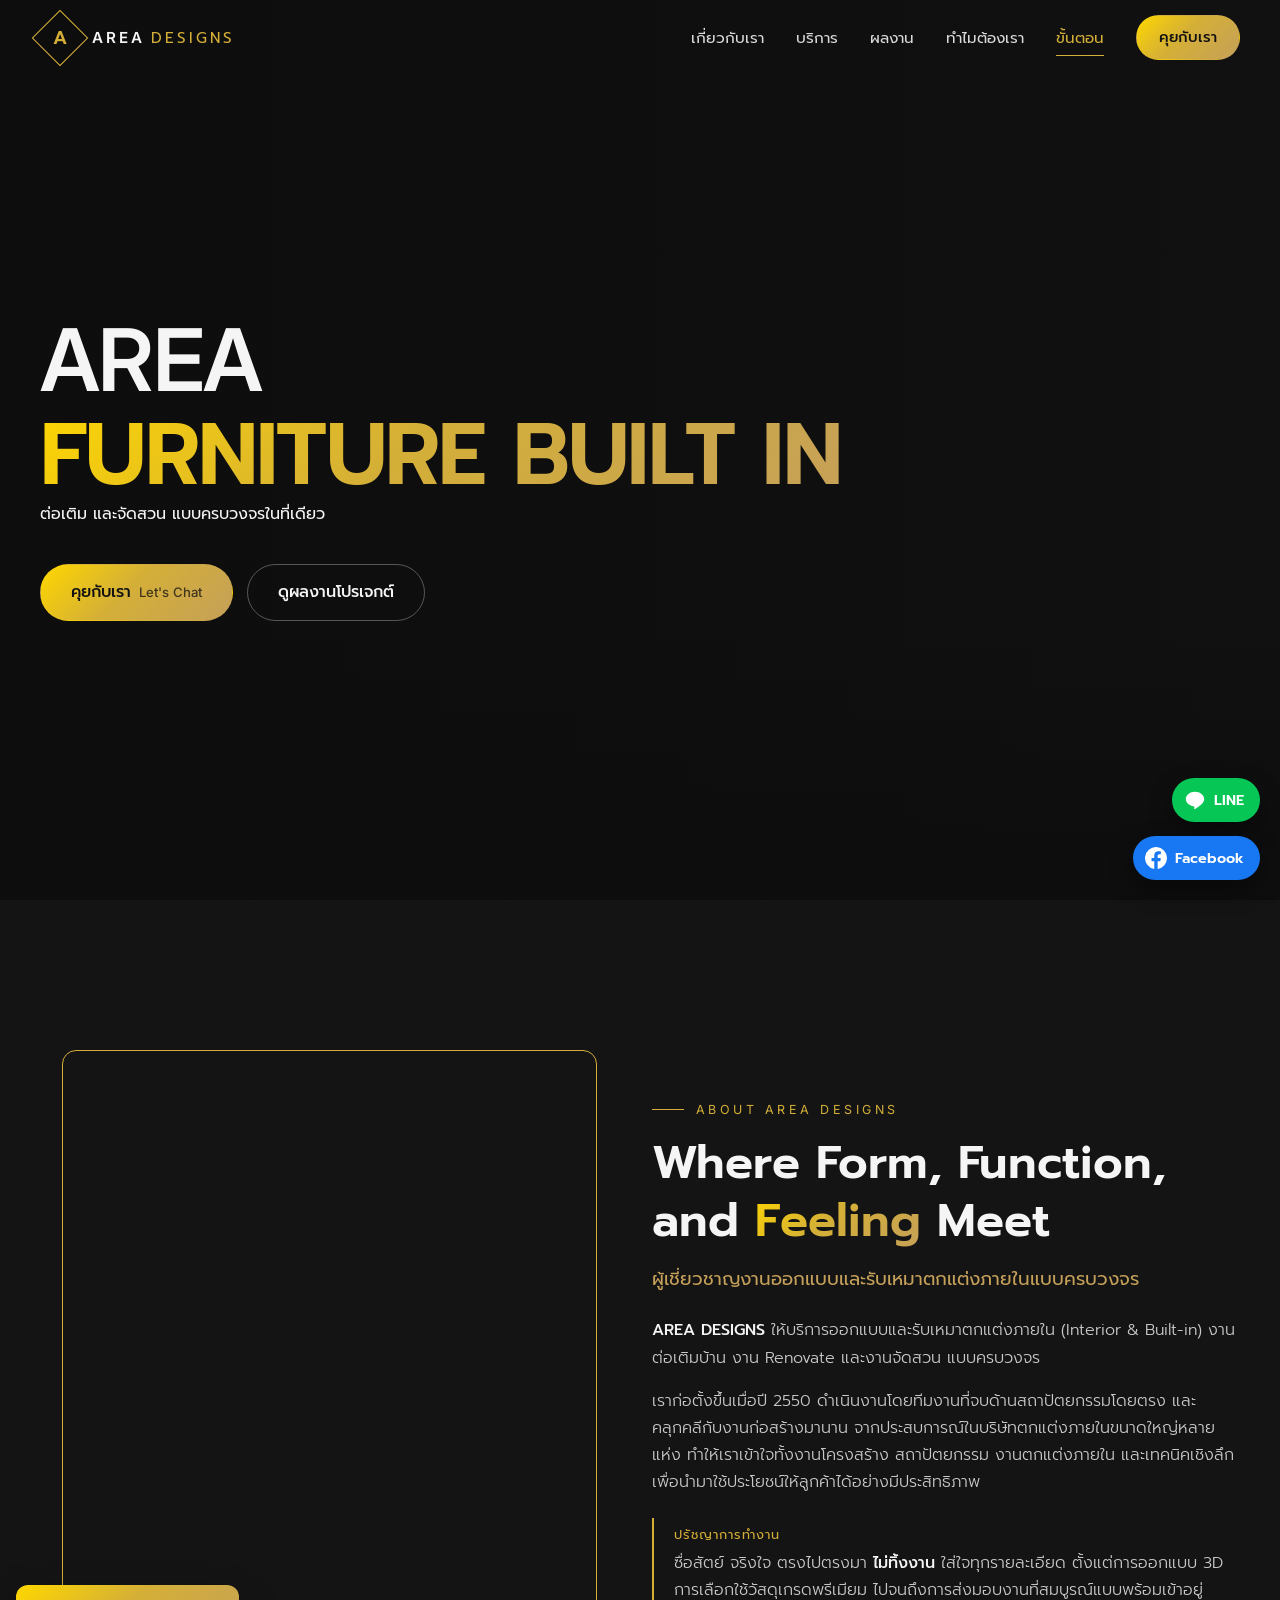
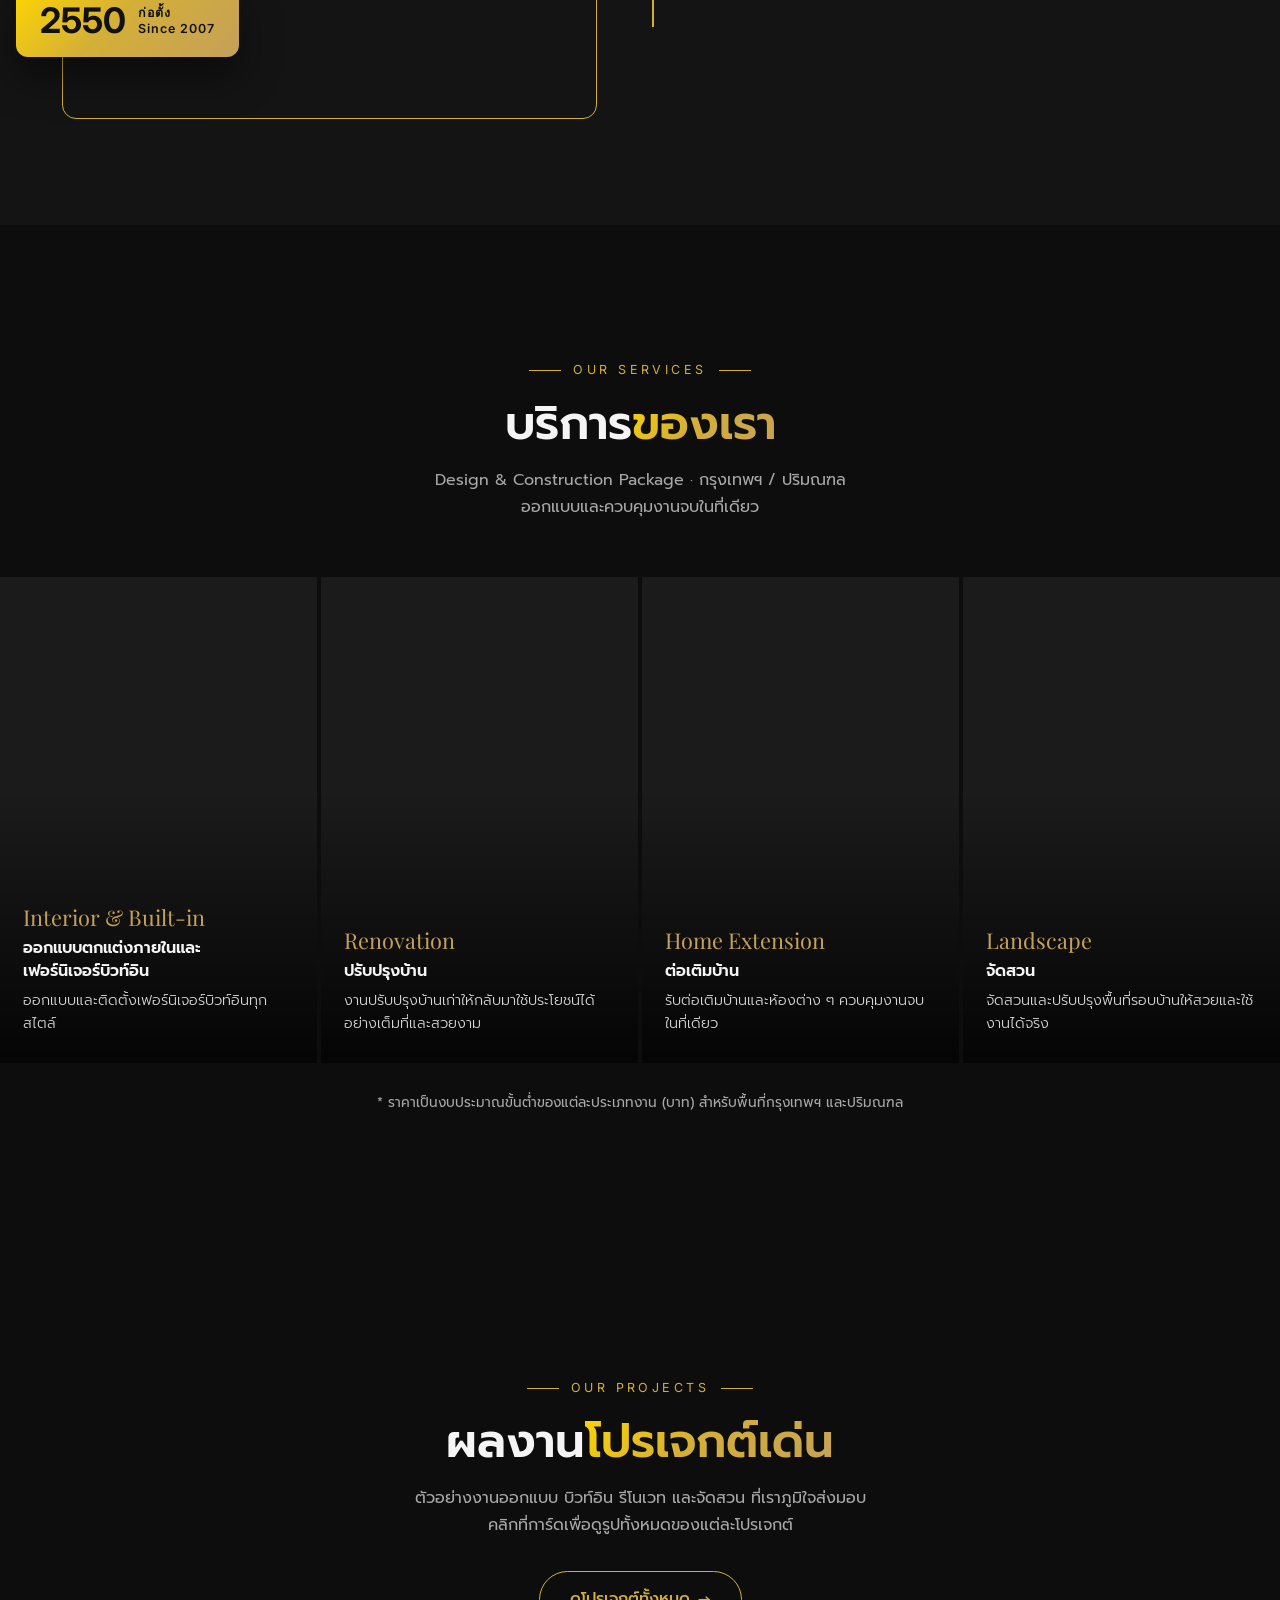
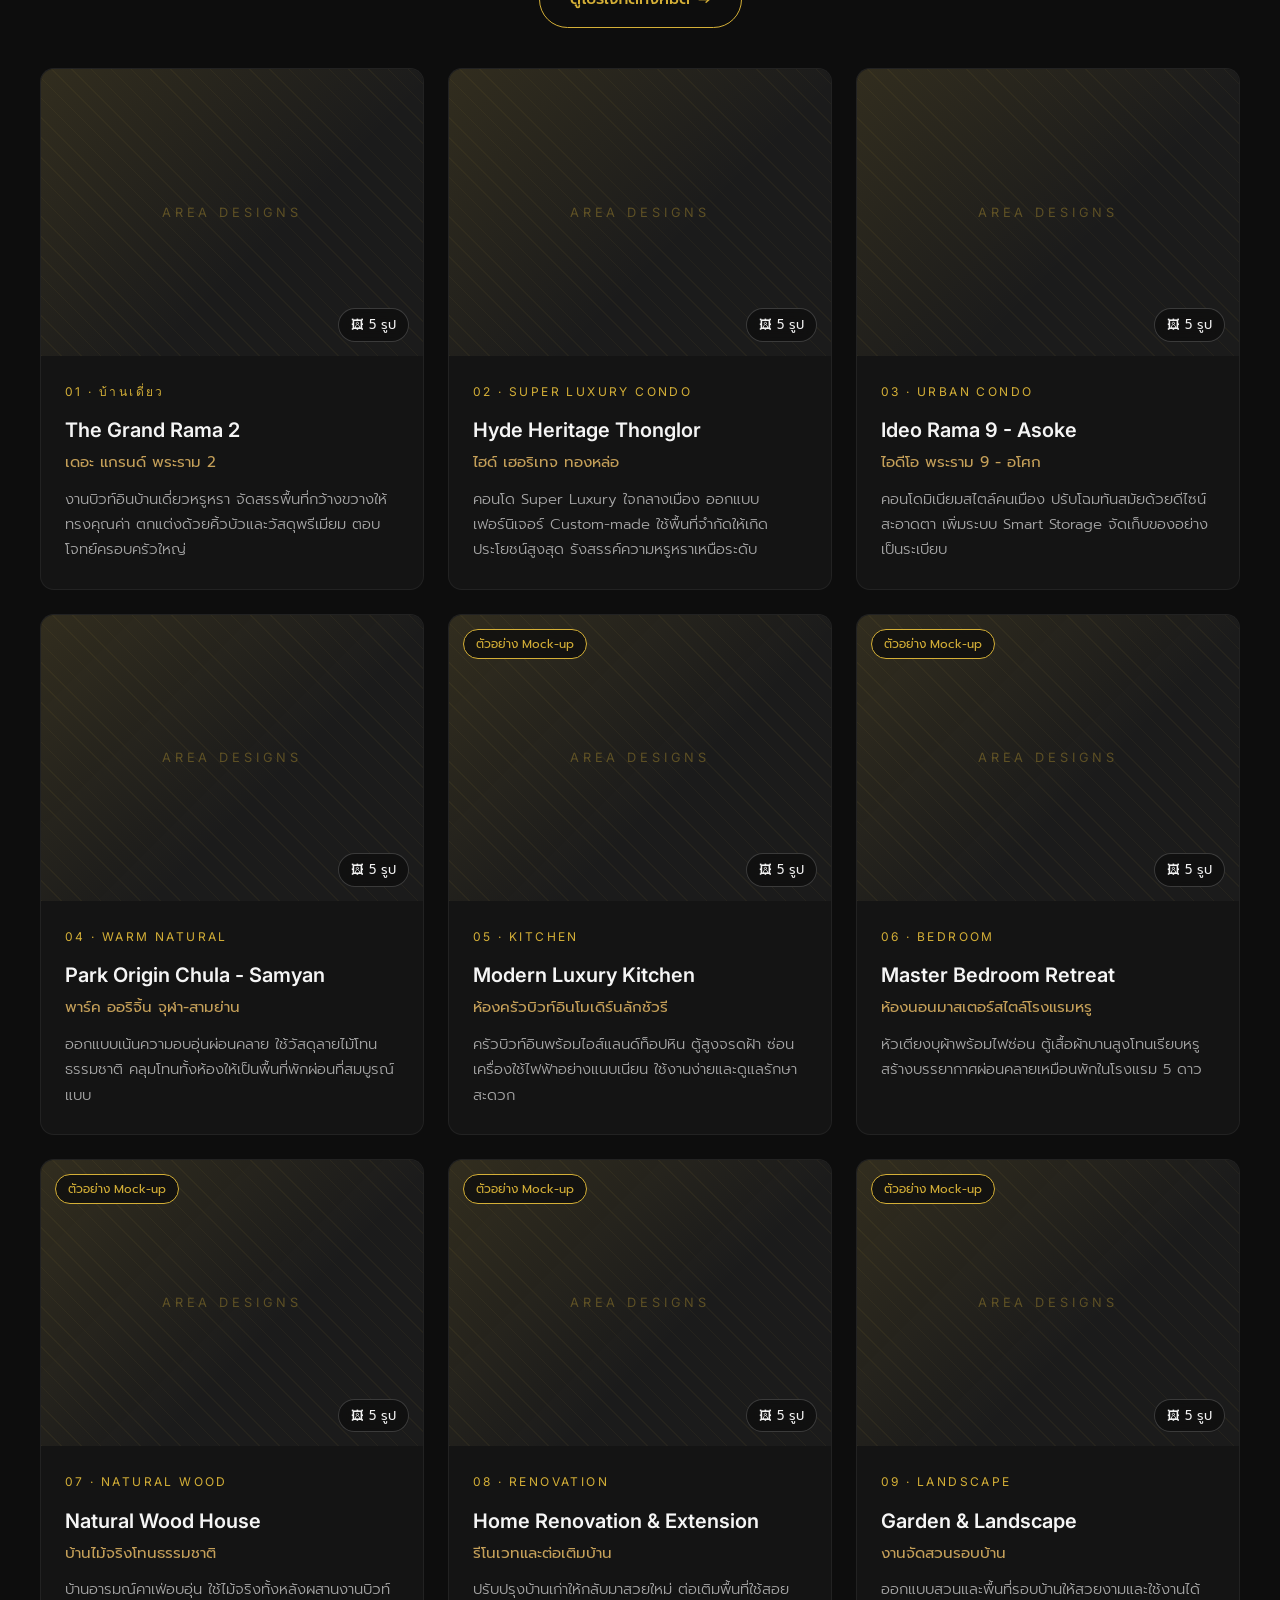
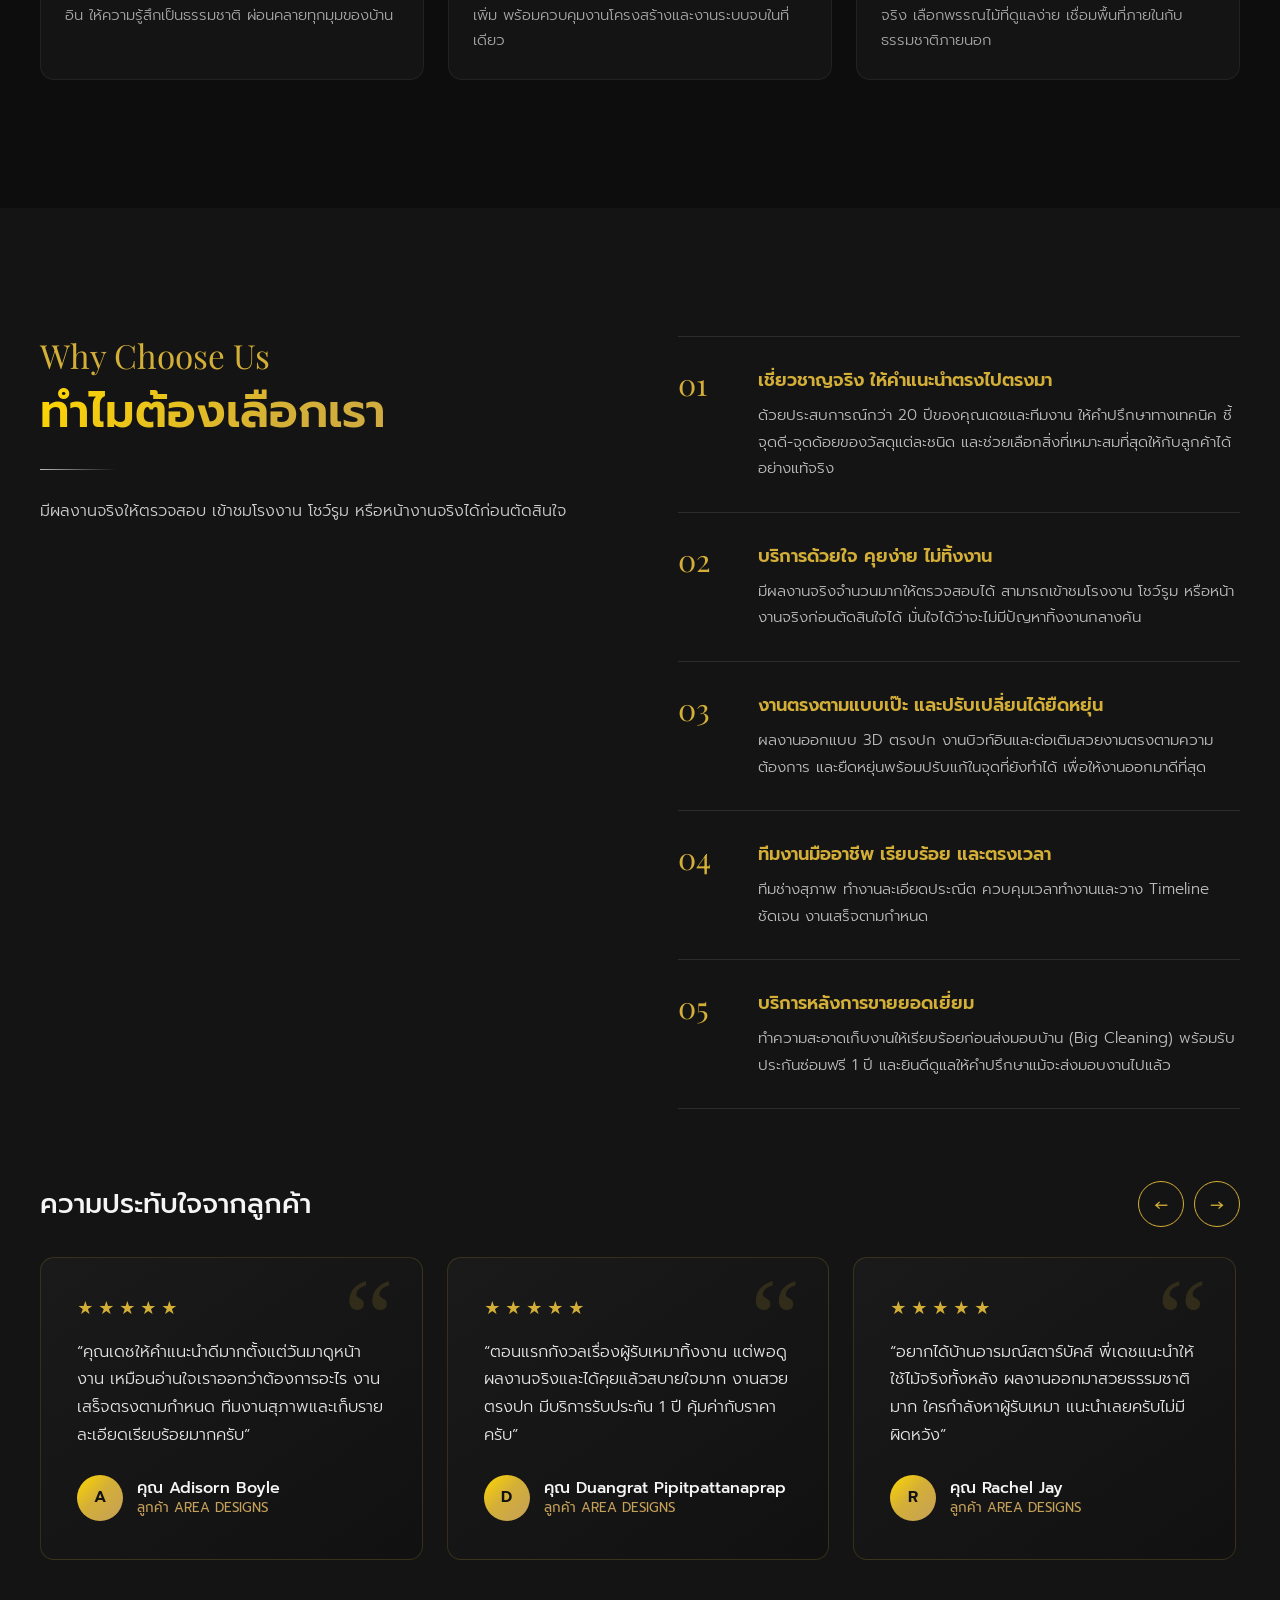
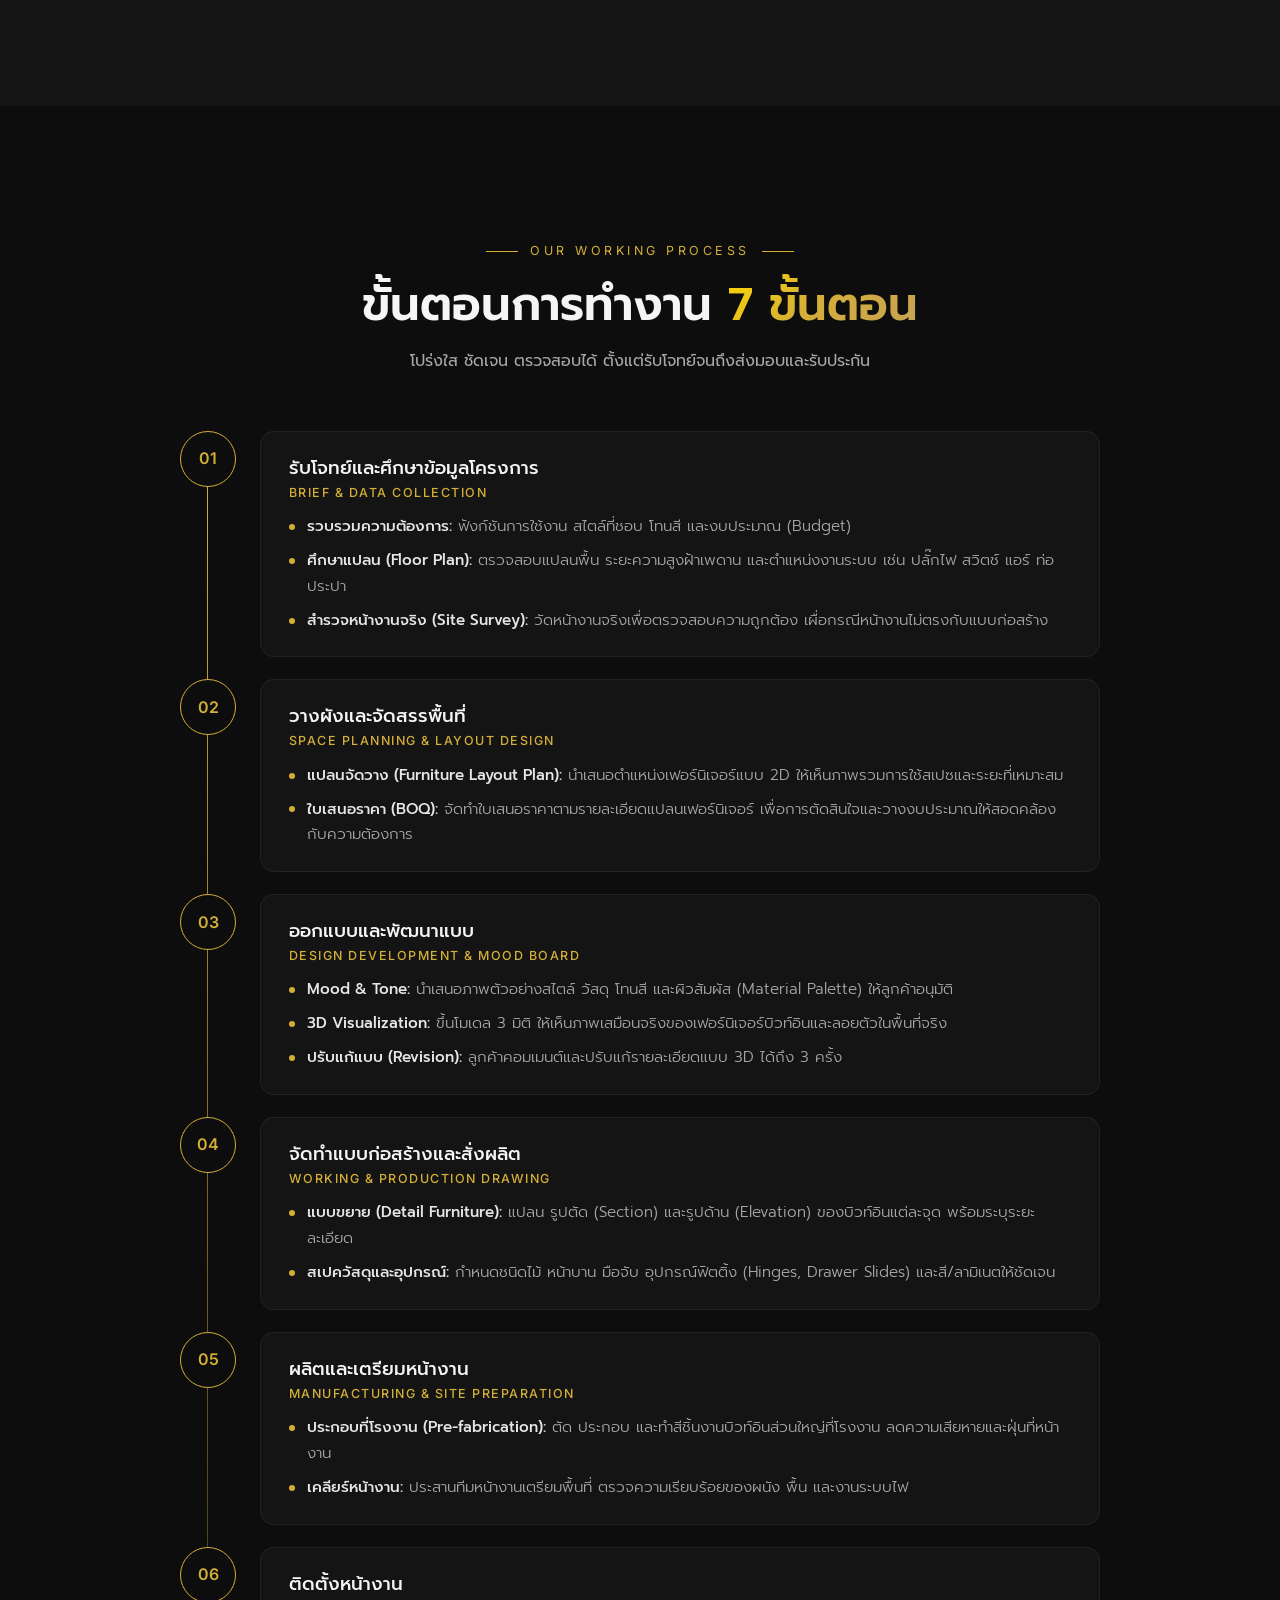
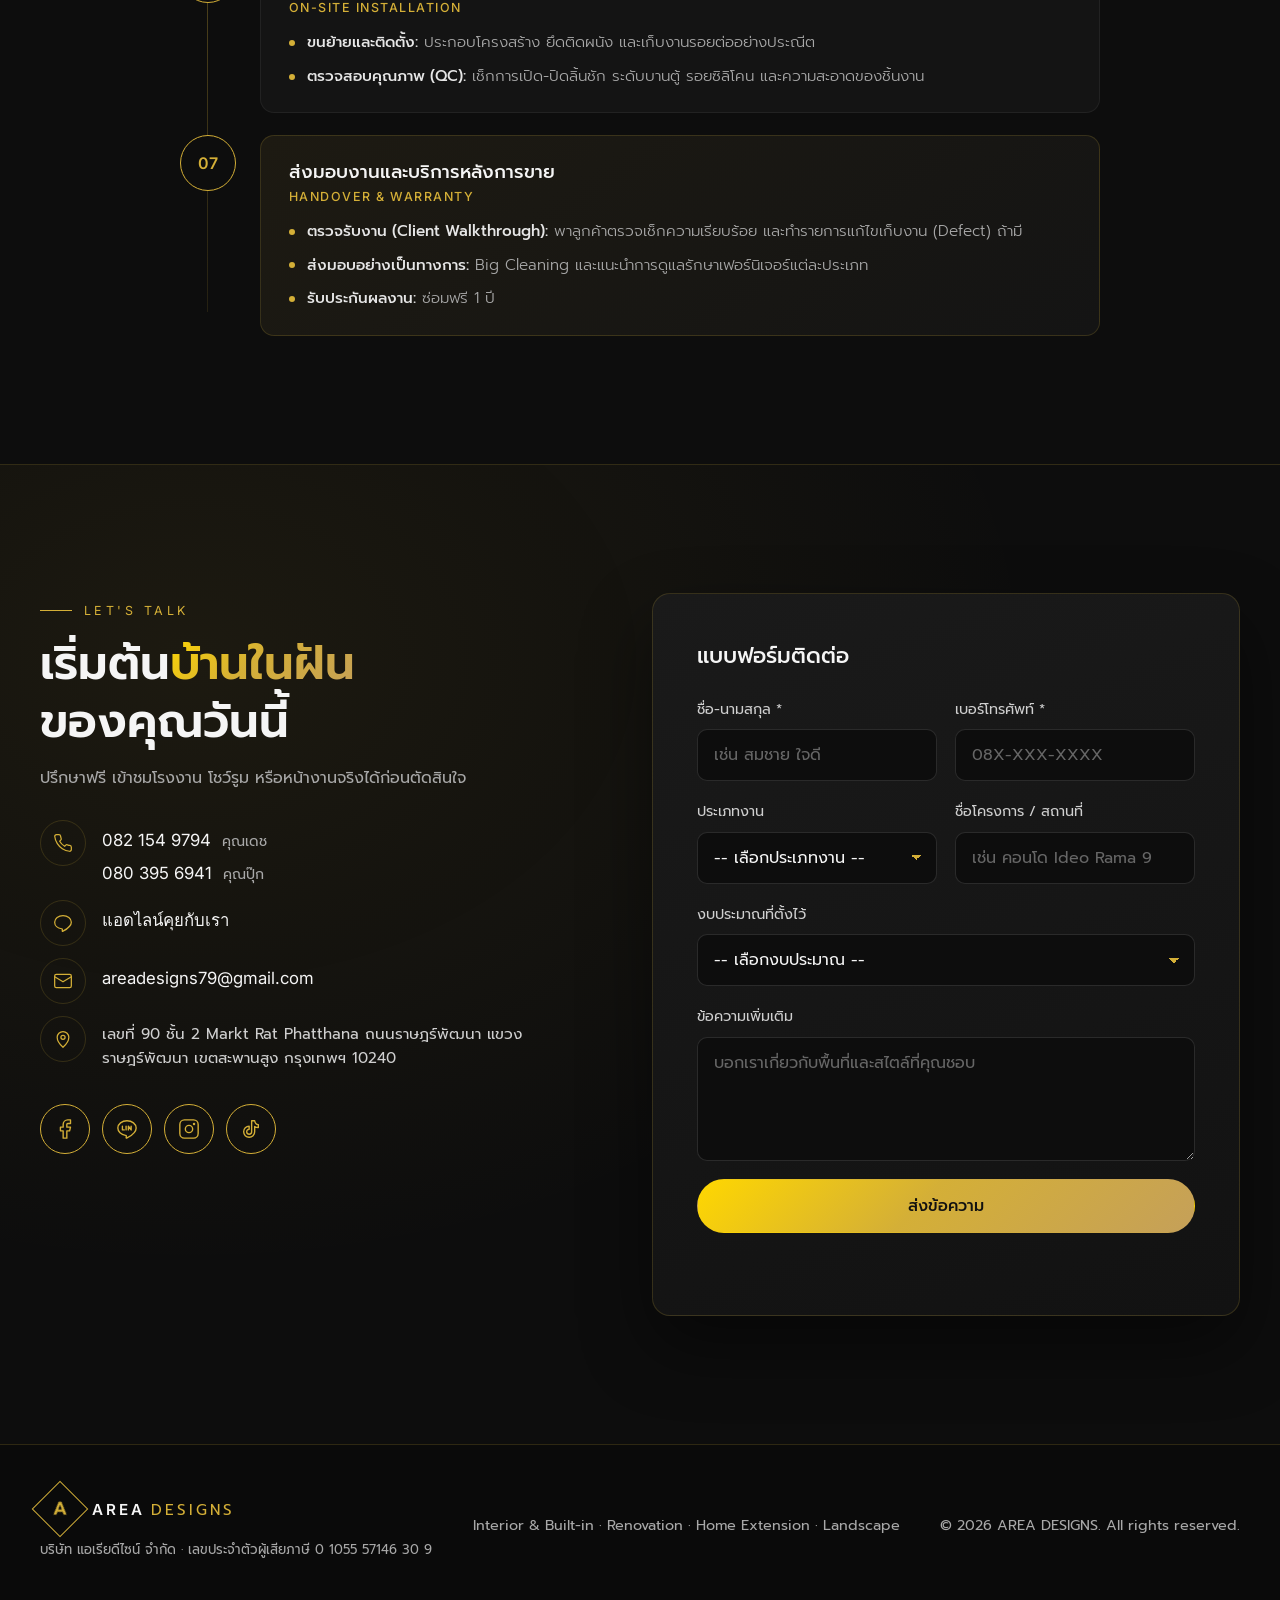
==== commit 0c0ba509: "Services: full-height photo panels with price reveal on hover Four side-by-side photo panels show th" ====
--- a/index.html
+++ b/index.html
@@ -80,49 +80,75 @@
       <h2 class="section-title">บริการ<span class="gold-text">ของเรา</span></h2>
       <p class="section-sub">Design &amp; Construction Package · กรุงเทพฯ / ปริมณฑล<br>ออกแบบและควบคุมงานจบในที่เดียว</p>
     </div>
-    <div class="services__grid">
-      <article class="service reveal">
-        <div class="service__icon" aria-hidden="true">
-          <svg viewBox="0 0 24 24"><rect x="3" y="3" width="18" height="18" rx="1.5"/><path d="M3 12h18M12 3v18M7 7.5h1M16 7.5h1M7 16.5h1M16 16.5h1"/></svg>
-        </div>
-        <h3>Interior Design &amp; Built-in Furniture</h3>
-        <p>ออกแบบและติดตั้งเฟอร์นิเจอร์บิวท์อินทุกสไตล์</p>
-        <ul class="service__prices">
-          <li><span>งานบ้านพักอาศัย</span><strong>800,000.-</strong></li>
-          <li><span>งานคอนโด</span><strong>500,000.-</strong></li>
-        </ul>
-      </article>
-      <article class="service reveal">
-        <div class="service__icon" aria-hidden="true">
-          <svg viewBox="0 0 24 24"><path d="M3 11 12 4l9 7"/><path d="M5 10v10h14V10"/><path d="m14.5 13.5-4 4M10 13l1.5-1.5 3 3L13 16"/></svg>
-        </div>
-        <h3>Renovation</h3>
-        <p>ปรับปรุงบ้านเก่าให้กลับมาใช้ประโยชน์ได้อย่างเต็มที่และสวยงาม</p>
-        <ul class="service__prices">
-          <li><span>งานปรับปรุงบ้าน</span><strong>1,500,000.-</strong></li>
-        </ul>
-      </article>
-      <article class="service reveal">
-        <div class="service__icon" aria-hidden="true">
-          <svg viewBox="0 0 24 24"><path d="M2 11 9 5l7 6"/><path d="M4 9.5V20h10V9.5"/><path d="M14 13h7v7h-7M17.5 15v3M16 16.5h3"/></svg>
-        </div>
-        <h3>Home Extension</h3>
-        <p>รับต่อเติมบ้านและห้องต่าง ๆ ควบคุมงานจบในที่เดียว</p>
-        <ul class="service__prices">
-          <li><span>งานต่อเติม</span><strong>500,000.-</strong></li>
-        </ul>
-      </article>
-      <article class="service reveal">
-        <div class="service__icon" aria-hidden="true">
-          <svg viewBox="0 0 24 24"><path d="M12 21v-8"/><path d="M12 13c-4 0-6-3-6-7 4 0 6 3 6 7Z"/><path d="M12 15c0-4 2.5-7 7-7 0 4-2.5 7-7 7Z"/><path d="M4 21h16"/></svg>
-        </div>
-        <h3>Landscape</h3>
-        <p>จัดสวนและปรับปรุงพื้นที่รอบบ้านให้สวยและใช้งานได้จริง</p>
-        <ul class="service__prices">
-          <li><span>งานจัดสวน</span><strong>200,000.-</strong></li>
-        </ul>
-      </article>
-    </div>
+  </div>
+  <div class="services__panels reveal">
+      <article class="svc" tabindex="0">
+        <img class="svc__img" src="https://images.unsplash.com/photo-1618221195710-dd6b41faaea6?auto=format&fit=crop&w=900&q=80" alt="" loading="lazy">
+        <div class="svc__content">
+          <p class="svc__en">Interior &amp; Built-in</p>
+          <h3 class="svc__th">ออกแบบตกแต่งภายในและ<span class="nowrap">เฟอร์นิเจอร์บิวท์อิน</span></h3>
+          <p class="svc__desc">ออกแบบและติดตั้งเฟอร์นิเจอร์บิวท์อินทุกสไตล์</p>
+          <div class="svc__more">
+            <div>
+              <ul class="service__prices">
+              <li><span>งานบ้านพักอาศัย</span><strong>800,000.-</strong></li>
+              <li><span>งานคอนโด</span><strong>500,000.-</strong></li>
+              </ul>
+              <a href="#contact" class="svc__cta">สอบถามบริการนี้ <span aria-hidden="true">→</span></a>
+            </div>
+          </div>
+        </div>
+      </article>
+      <article class="svc" tabindex="0">
+        <img class="svc__img" src="https://images.unsplash.com/photo-1556912173-3bb406ef7e77?auto=format&fit=crop&w=900&q=80" alt="" loading="lazy">
+        <div class="svc__content">
+          <p class="svc__en">Renovation</p>
+          <h3 class="svc__th">ปรับปรุงบ้าน</h3>
+          <p class="svc__desc">งานปรับปรุงบ้านเก่าให้กลับมาใช้ประโยชน์ได้อย่างเต็มที่และสวยงาม</p>
+          <div class="svc__more">
+            <div>
+              <ul class="service__prices">
+              <li><span>งานปรับปรุงบ้าน</span><strong>1,500,000.-</strong></li>
+              </ul>
+              <a href="#contact" class="svc__cta">สอบถามบริการนี้ <span aria-hidden="true">→</span></a>
+            </div>
+          </div>
+        </div>
+      </article>
+      <article class="svc" tabindex="0">
+        <img class="svc__img" src="https://images.unsplash.com/photo-1600585154526-990dced4db0d?auto=format&fit=crop&w=900&q=80" alt="" loading="lazy">
+        <div class="svc__content">
+          <p class="svc__en">Home Extension</p>
+          <h3 class="svc__th">ต่อเติมบ้าน</h3>
+          <p class="svc__desc">รับต่อเติมบ้านและห้องต่าง ๆ ควบคุมงานจบในที่เดียว</p>
+          <div class="svc__more">
+            <div>
+              <ul class="service__prices">
+              <li><span>งานต่อเติม</span><strong>500,000.-</strong></li>
+              </ul>
+              <a href="#contact" class="svc__cta">สอบถามบริการนี้ <span aria-hidden="true">→</span></a>
+            </div>
+          </div>
+        </div>
+      </article>
+      <article class="svc" tabindex="0">
+        <img class="svc__img" src="https://images.unsplash.com/photo-1558904541-efa843a96f01?auto=format&fit=crop&w=900&q=80" alt="" loading="lazy">
+        <div class="svc__content">
+          <p class="svc__en">Landscape</p>
+          <h3 class="svc__th">จัดสวน</h3>
+          <p class="svc__desc">จัดสวนและปรับปรุงพื้นที่รอบบ้านให้สวยและใช้งานได้จริง</p>
+          <div class="svc__more">
+            <div>
+              <ul class="service__prices">
+              <li><span>งานจัดสวน</span><strong>200,000.-</strong></li>
+              </ul>
+              <a href="#contact" class="svc__cta">สอบถามบริการนี้ <span aria-hidden="true">→</span></a>
+            </div>
+          </div>
+        </div>
+      </article>
+  </div>
+  <div class="container">
     <p class="services__note reveal">* ราคาเป็นงบประมาณขั้นต่ำของแต่ละประเภทงาน (บาท) สำหรับพื้นที่กรุงเทพฯ และปริมณฑล</p>
   </div>
 </section>
--- a/styles.css
+++ b/styles.css
@@ -528,17 +528,49 @@
 .step li b { color: #E6E6E6; font-weight: 500; }
 
 /* ---------- Services ---------- */
-.services__grid { display: grid; grid-template-columns: repeat(4, 1fr); gap: 22px; }
-.service {
-  display: flex; flex-direction: column; padding: 32px 26px; border-radius: var(--radius);
-  background: linear-gradient(160deg, #1A1A1A, #111); border: 1px solid rgba(255,255,255,.06);
-  transition: transform .4s var(--ease), border-color .4s, box-shadow .4s;
-}
-.service:hover { transform: translateY(-6px); border-color: var(--gold); box-shadow: 0 24px 50px rgba(0,0,0,.45); }
-.service__icon { width: 56px; height: 56px; border-radius: 14px; border: 1px solid var(--gold); display: grid; place-items: center; margin-bottom: 22px; }
-.service__icon svg { width: 26px; height: 26px; fill: none; stroke: var(--gold); stroke-width: 1.5; stroke-linecap: round; stroke-linejoin: round; }
-.service h3 { font-family: 'Inter', sans-serif; font-weight: 600; font-size: 1.12rem; line-height: 1.35; margin-bottom: 8px; }
-.service > p { color: var(--muted); font-weight: 300; font-size: .94rem; margin-bottom: 22px; flex: 1; }
+/* Service photo panels: name + short text by default; on hover a 60% black layer and the prices appear */
+.services__panels {
+  display: grid; grid-template-columns: repeat(4, 1fr); gap: 4px;
+  height: clamp(460px, 38vw, 620px); margin-top: 8px;
+}
+.svc { position: relative; overflow: hidden; cursor: default; background: var(--bg-3); outline: none; }
+.svc__img {
+  position: absolute; inset: 0; width: 100%; height: 100%; object-fit: cover;
+  transition: transform 1.2s var(--ease);
+}
+.svc::before { /* soft fade at the bottom so the text is readable */
+  content: ""; position: absolute; inset: 0; z-index: 1;
+  background: linear-gradient(0deg, rgba(0,0,0,.82) 0%, rgba(0,0,0,.35) 32%, transparent 55%);
+}
+.svc::after { /* 60% black layer on hover */
+  content: ""; position: absolute; inset: 0; z-index: 1;
+  background: rgba(0,0,0,.6); opacity: 0; transition: opacity .5s var(--ease);
+}
+.svc__content {
+  position: absolute; left: 0; right: 0; bottom: 0; z-index: 2;
+  padding: 0 clamp(18px, 1.8vw, 28px) clamp(22px, 2.2vw, 32px);
+}
+.svc__en { font-family: 'Playfair Display', Georgia, serif; font-size: clamp(1.25rem, 1.7vw, 1.6rem); color: var(--gold-soft); line-height: 1.3; }
+.svc__th { font-family: 'Prompt', sans-serif; font-weight: 600; font-size: clamp(1rem, 1.25vw, 1.15rem); line-height: 1.45; margin: 6px 0 6px; }
+.nowrap { white-space: nowrap; }
+.svc__desc { color: #D6D6D6; font-weight: 300; font-size: .9rem; line-height: 1.6; }
+.svc__more { display: grid; grid-template-rows: 0fr; opacity: 0; transition: grid-template-rows .5s var(--ease), opacity .4s; }
+.svc__more > div { overflow: hidden; }
+.svc .service__prices { margin-top: 16px; }
+.svc__cta { display: inline-flex; gap: 6px; margin-top: 16px; color: var(--gold); font-size: .9rem; border-bottom: 1px solid rgba(212,175,55,.5); padding-bottom: 2px; transition: color .3s, gap .3s; }
+.svc__cta:hover { color: var(--gold-bright); gap: 10px; }
+
+.svc:hover::after, .svc:focus-within::after { opacity: 1; }
+.svc:hover .svc__img, .svc:focus-within .svc__img { transform: scale(1.06); }
+.svc:hover .svc__more, .svc:focus-within .svc__more { grid-template-rows: 1fr; opacity: 1; }
+.svc:focus-visible { box-shadow: inset 0 0 0 2px var(--gold); }
+
+/* Touch screens have no hover: always show the prices */
+@media (hover: none) {
+  .svc::after { opacity: 1; background: rgba(0,0,0,.45); }
+  .svc__more { grid-template-rows: 1fr; opacity: 1; }
+}
+
 .service__prices { list-style: none; border-top: 1px solid var(--line); padding-top: 16px; display: grid; gap: 10px; }
 .service__prices li { display: flex; flex-direction: column; font-size: .9rem; color: #CFCFCF; line-height: 1.5; }
 .service__prices strong { font-family: 'Inter', sans-serif; font-weight: 600; font-size: 1.3rem; color: var(--gold); white-space: nowrap; }
@@ -637,7 +669,8 @@
 
 /* ---------- Responsive ---------- */
 @media (max-width: 1024px) {
-  .services__grid { grid-template-columns: repeat(2, 1fr); }
+  .services__panels { grid-template-columns: repeat(2, 1fr); height: auto; }
+  .svc { height: 440px; }
   .reviews { grid-auto-columns: calc((100% - 24px) / 2); }
   .why__grid { grid-template-columns: 1fr; gap: 28px; }
   .why__intro { position: static; }
@@ -674,7 +707,8 @@
 @media (max-width: 640px) {
   .projects__grid { grid-template-columns: 1fr; }
   .form__row { grid-template-columns: 1fr; }
-  .services__grid { grid-template-columns: 1fr; }
+  .services__panels { grid-template-columns: 1fr; }
+  .svc { height: 400px; }
   .why-item { grid-template-columns: 52px 1fr; padding: 24px 0; }
   .why-item__no { font-size: 1.6rem; }
   .reviews { grid-auto-columns: 86%; }
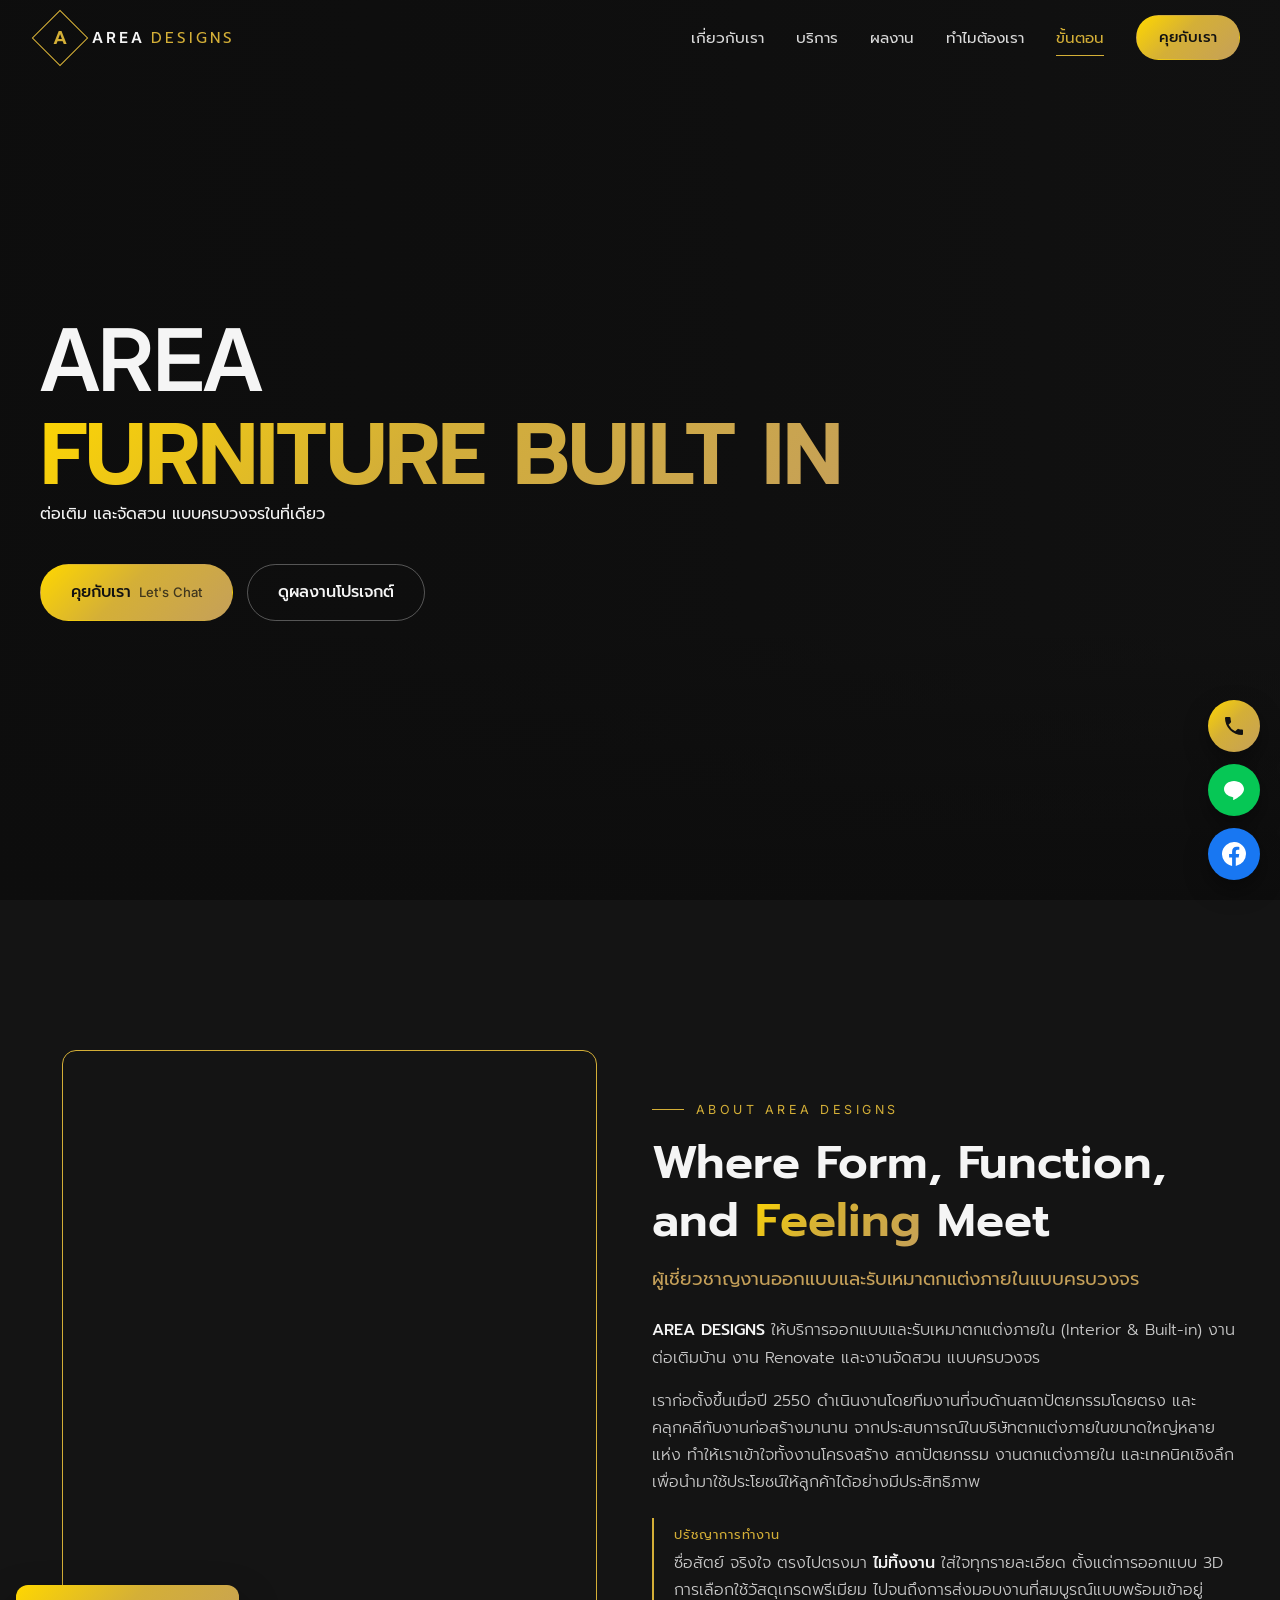
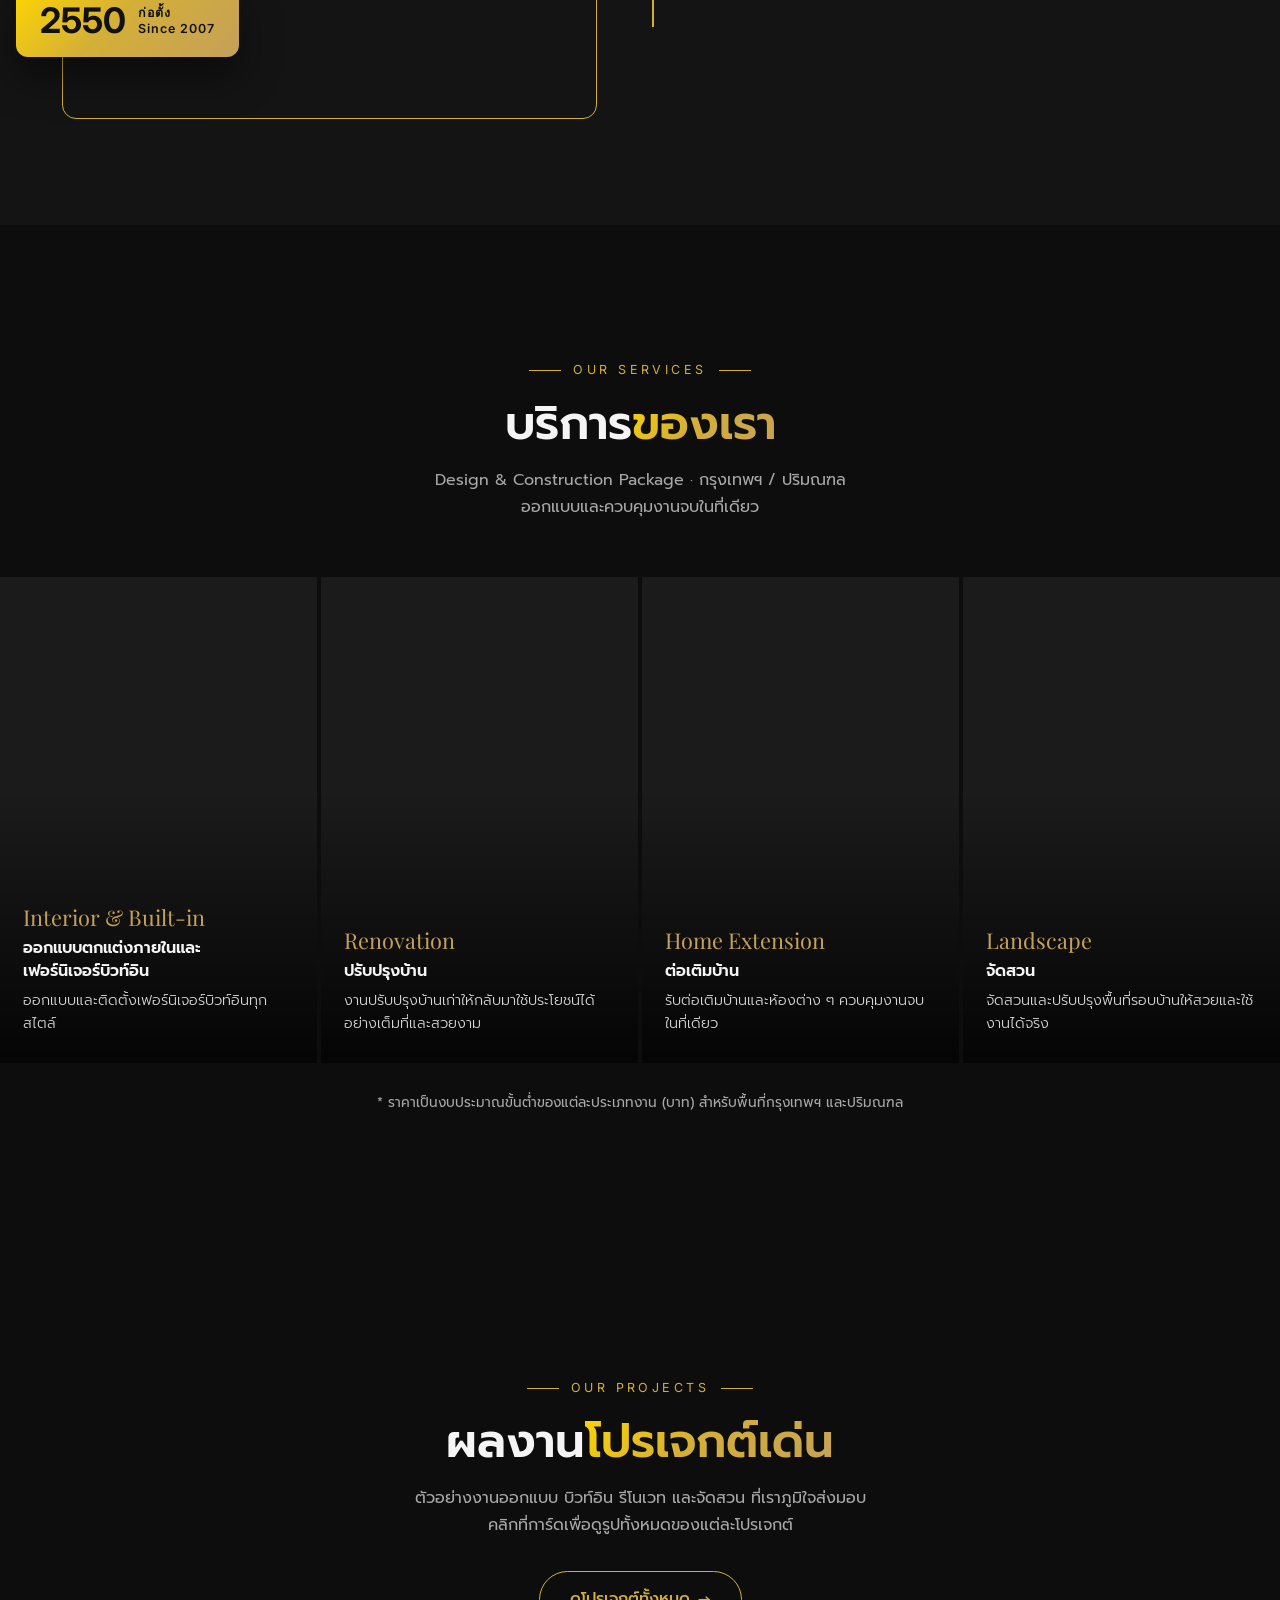
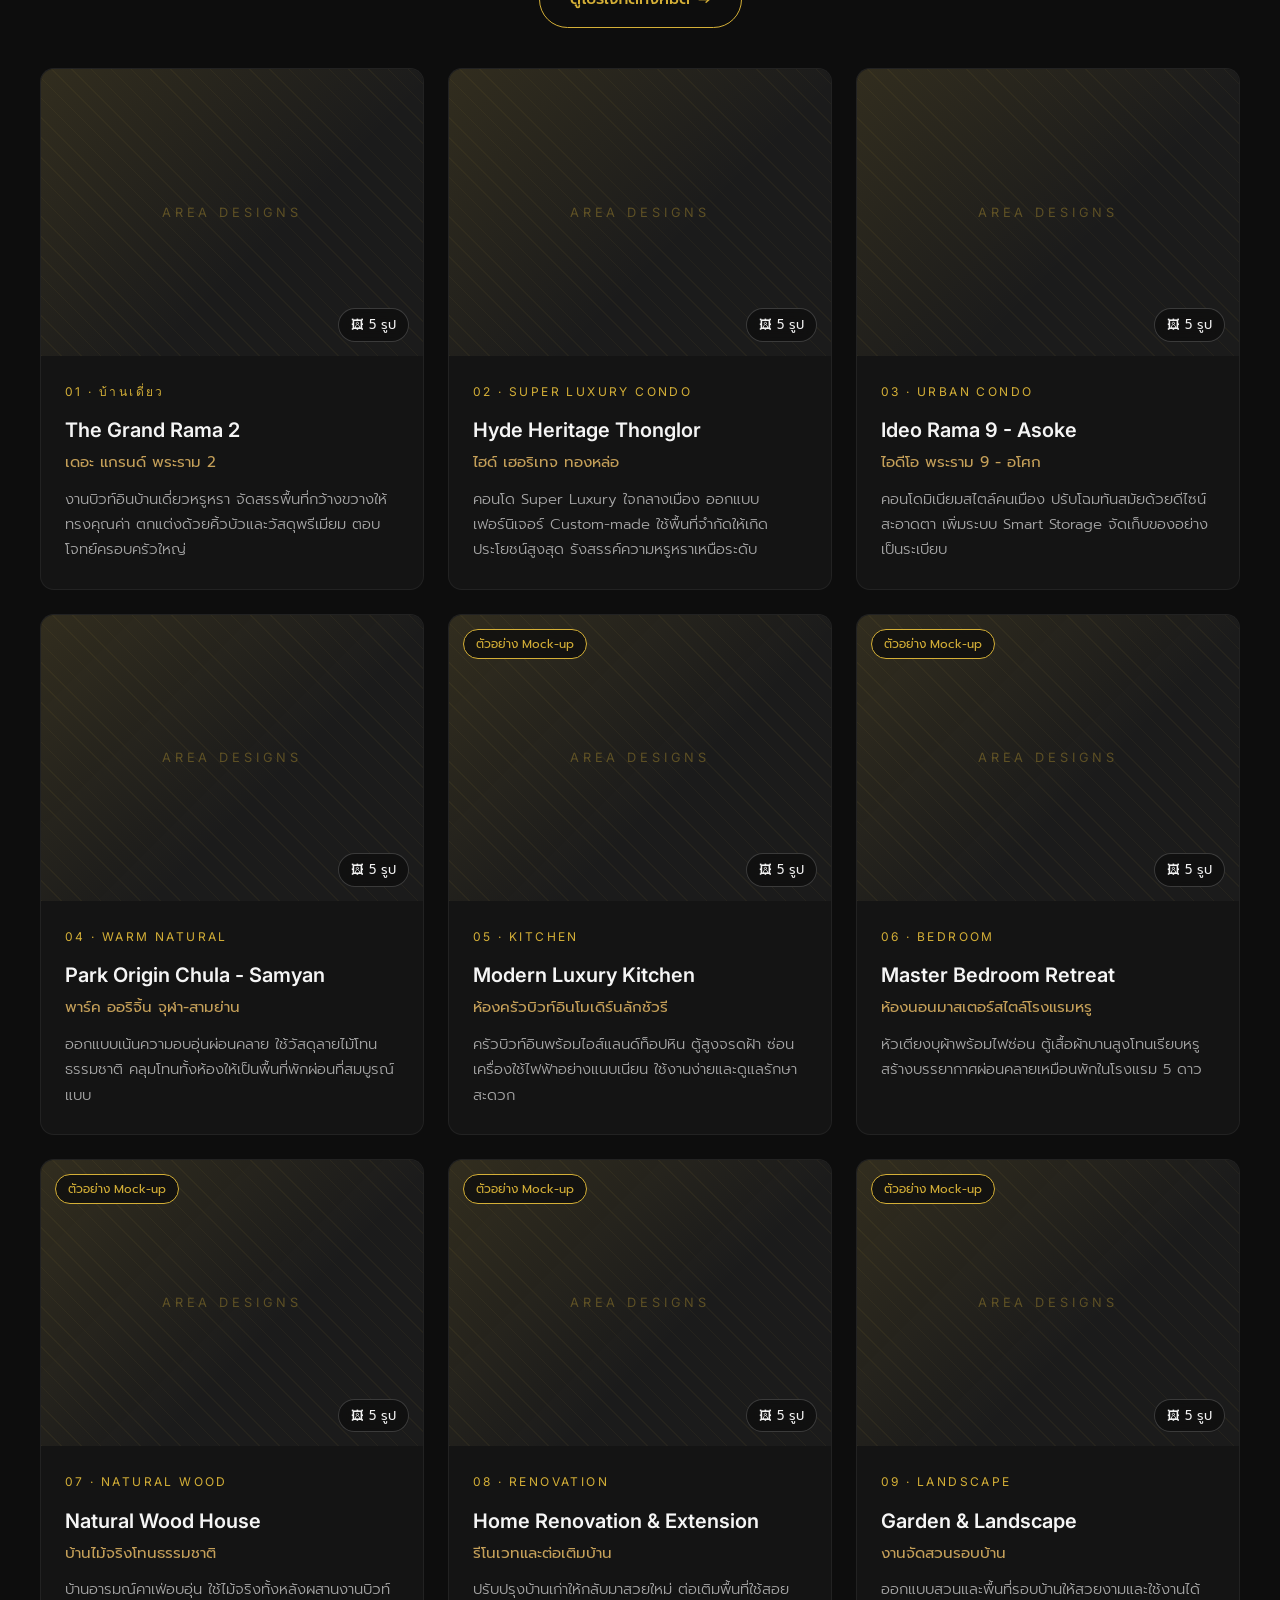
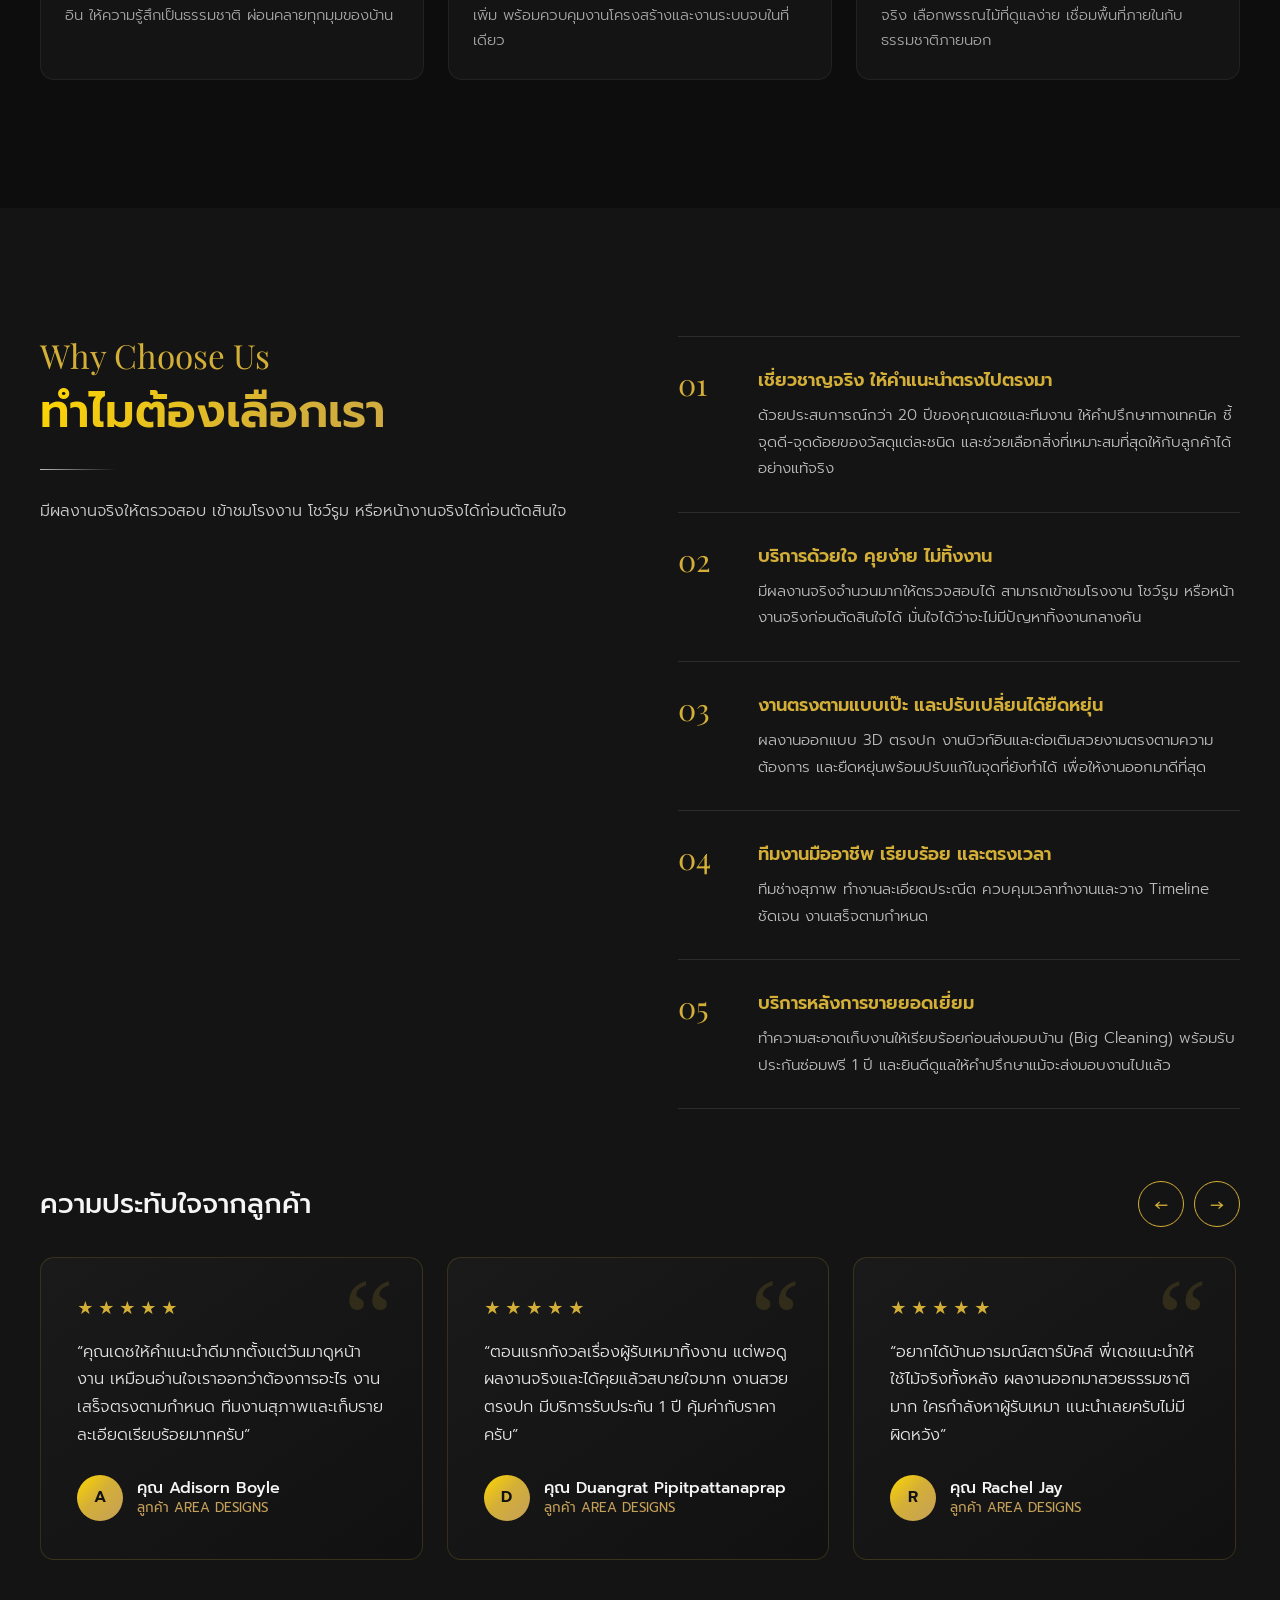
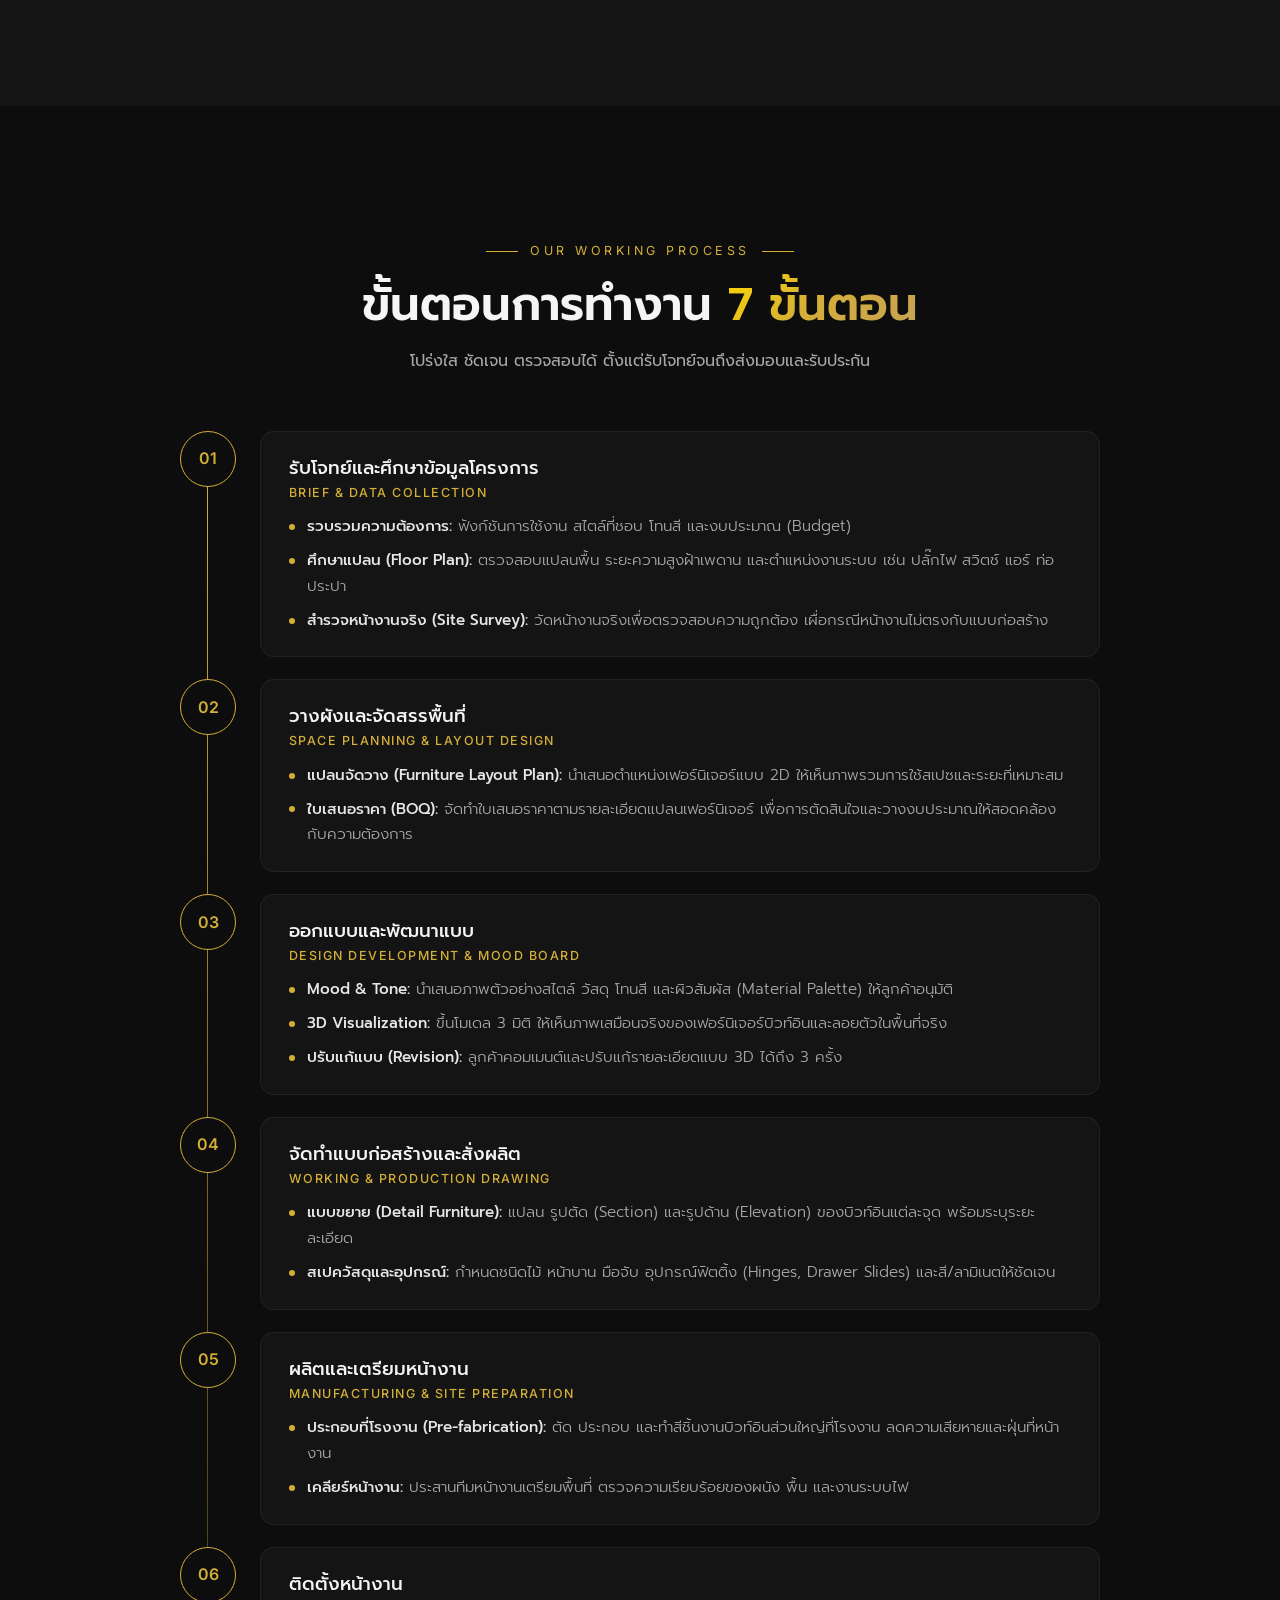
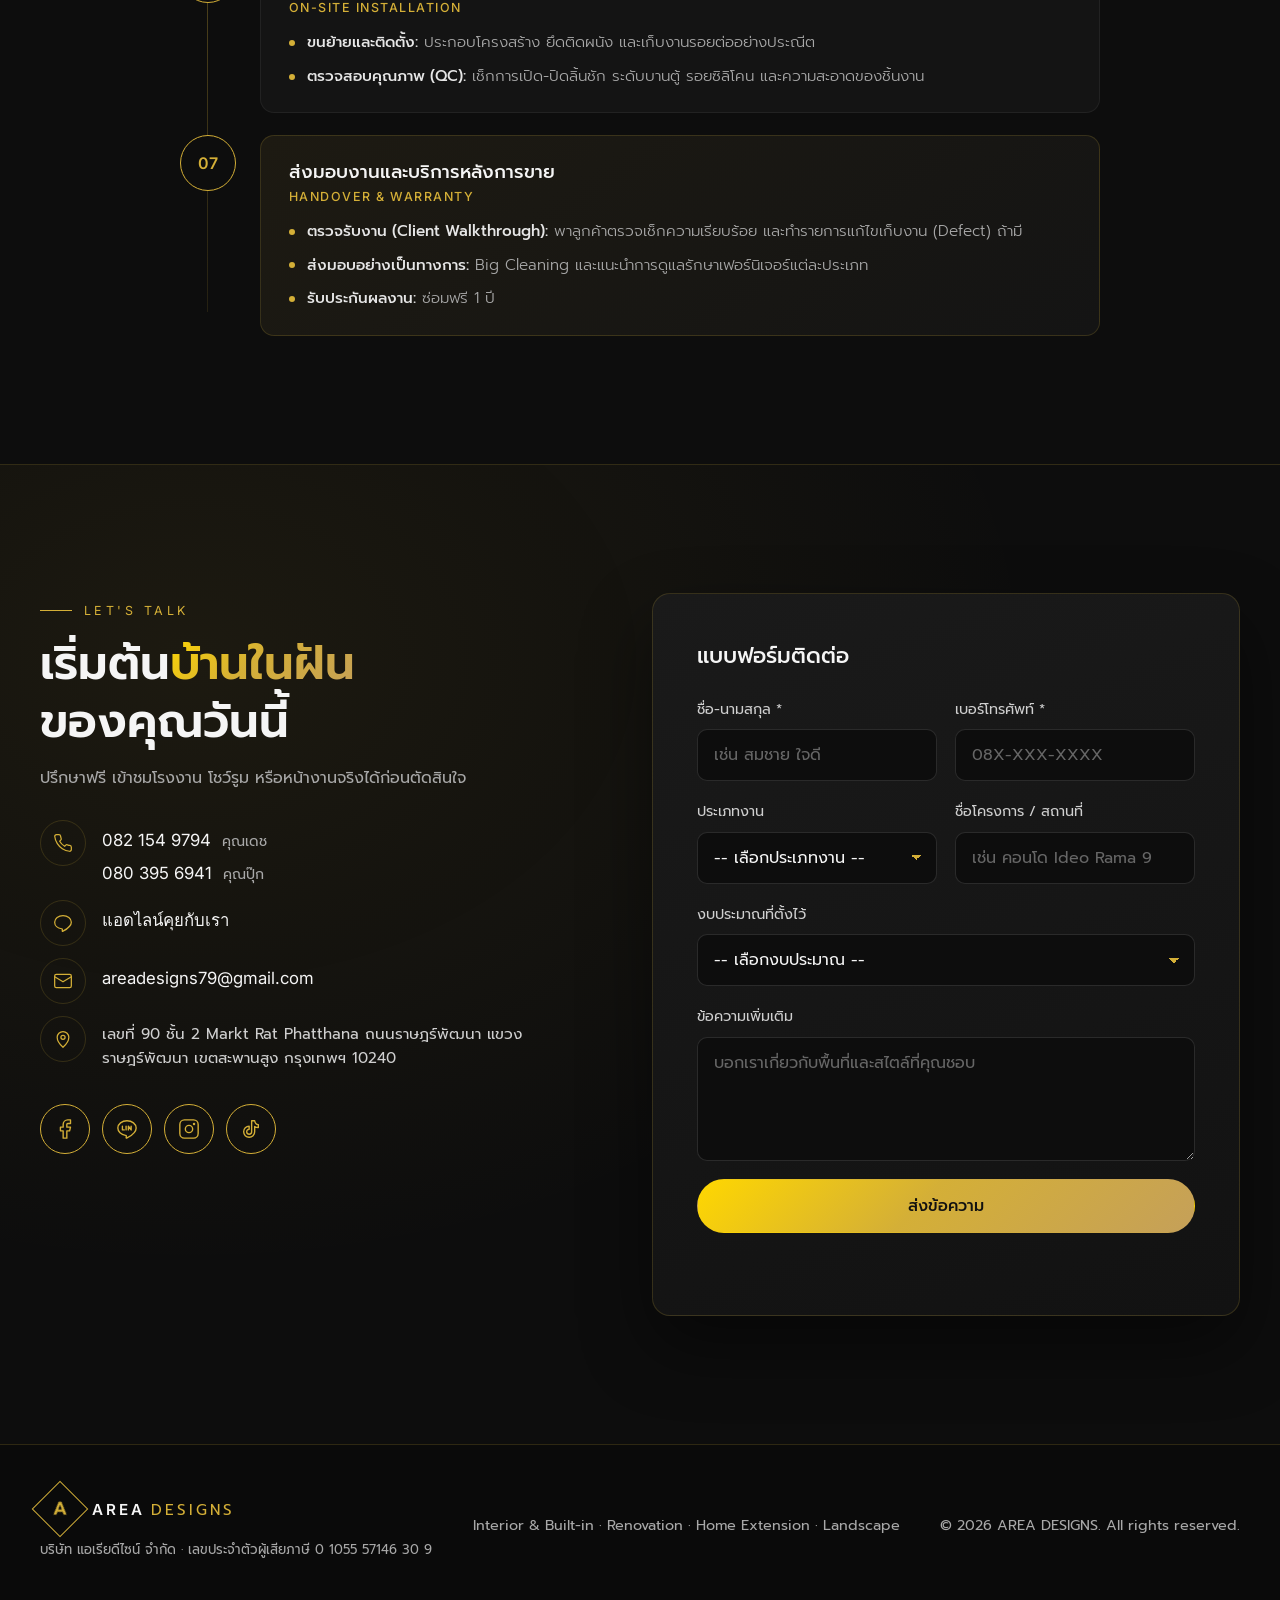
==== commit 201009b0: "Floating contact buttons: round icons that expand on hover Adds a call button (082 154 9794) above L" ====
--- a/index.html
+++ b/index.html
@@ -567,10 +567,20 @@
   </div>
 </footer>
 
-<a href="https://line.me/ti/p/gt6LY66fMe" class="line-float" target="_blank" rel="noopener" aria-label="แชทผ่าน LINE">
-  <svg viewBox="0 0 24 24" aria-hidden="true"><path d="M12 3C6.5 3 2 6.6 2 11c0 3.9 3.5 7.2 8.3 7.9.3.1.8.2.9.5.1.3.1.7 0 1l-.1.9c0 .3-.2 1 .9.5s5.8-3.4 7.9-5.9C21.3 14.3 22 12.7 22 11c0-4.4-4.5-8-10-8Z"/></svg>
-  <span>LINE</span>
-</a>
+<div class="float-stack" aria-label="ติดต่อเรา">
+  <a href="tel:0821549794" class="float-btn float-btn--call" aria-label="โทร 082 154 9794">
+    <svg viewBox="0 0 24 24" aria-hidden="true"><path d="M20 15.5c-1.2 0-2.4-.2-3.6-.6a1 1 0 0 0-1 .25l-2.2 2.2a15 15 0 0 1-6.6-6.6l2.2-2.2a1 1 0 0 0 .25-1C8.7 6.4 8.5 5.2 8.5 4a1 1 0 0 0-1-1H4a1 1 0 0 0-1 1 17 17 0 0 0 17 17 1 1 0 0 0 1-1v-3.5a1 1 0 0 0-1-1Z"/></svg>
+    <span class="float-btn__label">โทร 082 154 9794</span>
+  </a>
+  <a href="https://line.me/ti/p/gt6LY66fMe" class="float-btn float-btn--line" target="_blank" rel="noopener" aria-label="แชทผ่าน LINE">
+    <svg viewBox="0 0 24 24" aria-hidden="true"><path d="M12 3C6.5 3 2 6.6 2 11c0 3.9 3.5 7.2 8.3 7.9.3.1.8.2.9.5.1.3.1.7 0 1l-.1.9c0 .3-.2 1 .9.5s5.8-3.4 7.9-5.9C21.3 14.3 22 12.7 22 11c0-4.4-4.5-8-10-8Z"/></svg>
+    <span class="float-btn__label">LINE</span>
+  </a>
+  <a href="https://www.facebook.com/profile.php?id=100049134714486" class="float-btn float-btn--fb" target="_blank" rel="noopener" aria-label="เพจ Facebook">
+    <svg viewBox="0 0 24 24" aria-hidden="true"><path d="M24 12a12 12 0 1 0-13.9 11.9v-8.4H7.1V12h3V9.4c0-3 1.8-4.7 4.5-4.7 1.3 0 2.7.2 2.7.2v2.9h-1.5c-1.5 0-2 .9-2 1.9V12h3.4l-.5 3.5h-2.9v8.4A12 12 0 0 0 24 12Z"/></svg>
+    <span class="float-btn__label">Facebook</span>
+  </a>
+</div>
 <!-- Project gallery viewer (filled by gallery.js) -->
 <div class="lightbox" id="lightbox" role="dialog" aria-modal="true" aria-labelledby="lbTitle" hidden>
   <div class="lightbox__top">
@@ -591,10 +601,6 @@
   <div class="lightbox__thumbs" id="lbThumbs" role="tablist" aria-label="รูปย่อ"></div>
 </div>
 
-<a href="https://www.facebook.com/profile.php?id=100049134714486" class="fb-float" target="_blank" rel="noopener" aria-label="เพจ Facebook">
-  <svg viewBox="0 0 24 24" aria-hidden="true"><path d="M24 12a12 12 0 1 0-13.9 11.9v-8.4H7.1V12h3V9.4c0-3 1.8-4.7 4.5-4.7 1.3 0 2.7.2 2.7.2v2.9h-1.5c-1.5 0-2 .9-2 1.9V12h3.4l-.5 3.5h-2.9v8.4A12 12 0 0 0 24 12Z"/></svg>
-  <span>Facebook</span>
-</a>
 
 <script src="script.js"></script>
 <script src="projects-data.js"></script>
--- a/styles.css
+++ b/styles.css
@@ -652,15 +652,29 @@
 .footer p { color: var(--muted); font-size: .9rem; }
 
 .footer__company { margin-top: 10px; font-size: .82rem !important; }
-.line-float, .fb-float {
-  position: fixed; right: 20px; bottom: 78px; z-index: 90;
-  display: inline-flex; align-items: center; gap: 8px; padding: 10px 16px 10px 12px;
-  border-radius: 999px; background: #06C755; color: #fff; font-family: 'Inter', sans-serif; font-weight: 600; font-size: .9rem;
-  box-shadow: 0 10px 25px rgba(0,0,0,.4); transition: transform .3s var(--ease);
-}
-.fb-float { bottom: 20px; background: #1877F2; }
-.line-float:hover, .fb-float:hover { transform: translateY(-3px); }
-.line-float svg, .fb-float svg { width: 22px; height: 22px; fill: #fff; }
+/* Floating contact buttons: round icons; on hover they open into a pill with the label */
+.float-stack {
+  position: fixed; right: 20px; bottom: 20px; z-index: 90;
+  display: flex; flex-direction: column; align-items: flex-end; gap: 12px;
+}
+.float-btn {
+  display: inline-flex; align-items: center; justify-content: flex-end;
+  height: 52px; min-width: 52px; padding: 0 14px; border-radius: 999px;
+  color: #fff; font-family: 'Prompt', 'Inter', sans-serif; font-weight: 600; font-size: .92rem; white-space: nowrap;
+  box-shadow: 0 10px 25px rgba(0,0,0,.4);
+  transition: transform .3s var(--ease), box-shadow .3s;
+}
+.float-btn svg { flex: 0 0 auto; width: 24px; height: 24px; fill: currentColor; }
+.float-btn__label {
+  max-width: 0; opacity: 0; overflow: hidden;
+  transition: max-width .4s var(--ease), opacity .25s, margin .4s var(--ease);
+}
+.float-btn:hover, .float-btn:focus-visible { transform: translateY(-2px); box-shadow: 0 14px 30px rgba(0,0,0,.5); }
+.float-btn:hover .float-btn__label, .float-btn:focus-visible .float-btn__label { max-width: 180px; opacity: 1; margin-left: 10px; }
+.float-btn:focus-visible { outline: 2px solid #fff; outline-offset: 3px; }
+.float-btn--call { background: var(--gold-grad); color: #111; }
+.float-btn--line { background: #06C755; }
+.float-btn--fb { background: #1877F2; }
 
 /* ---------- Reveal animation ---------- */
 .reveal { opacity: 0; transform: translateY(30px); transition: opacity .9s var(--ease), transform .9s var(--ease); }
@@ -719,8 +733,9 @@
   .step__card { padding: 20px 18px; }
   .hero__stats { grid-template-columns: 1fr 1fr 1fr; gap: 10px; }
   .hero__stats .stat-card { padding: 16px 12px; }
-  .line-float span, .fb-float span { display: none; }
   .lightbox__arrow { width: 42px; height: 42px; font-size: 1.1rem; }
+  .float-stack { right: 14px; bottom: 14px; gap: 10px; }
+  .float-btn { height: 48px; min-width: 48px; padding: 0 12px; }
   .filters { gap: 8px; }
   .filter-btn { padding: 10px 14px; font-size: .9rem; }
   .projects__more { margin: -20px 0 32px; }
@@ -732,7 +747,6 @@
   .hero .eyebrow { letter-spacing: .14em; font-size: .7rem; }
   .hero__title { font-size: 9.4vw; max-width: 100%; }
   .hero .eyebrow::before { display: none; }
-  .line-float, .fb-float { padding: 12px; }
   .hero__stats { gap: 12px; }
   .stat-card { padding: 20px; }
   .stat-card__num { font-size: 1.7rem; }
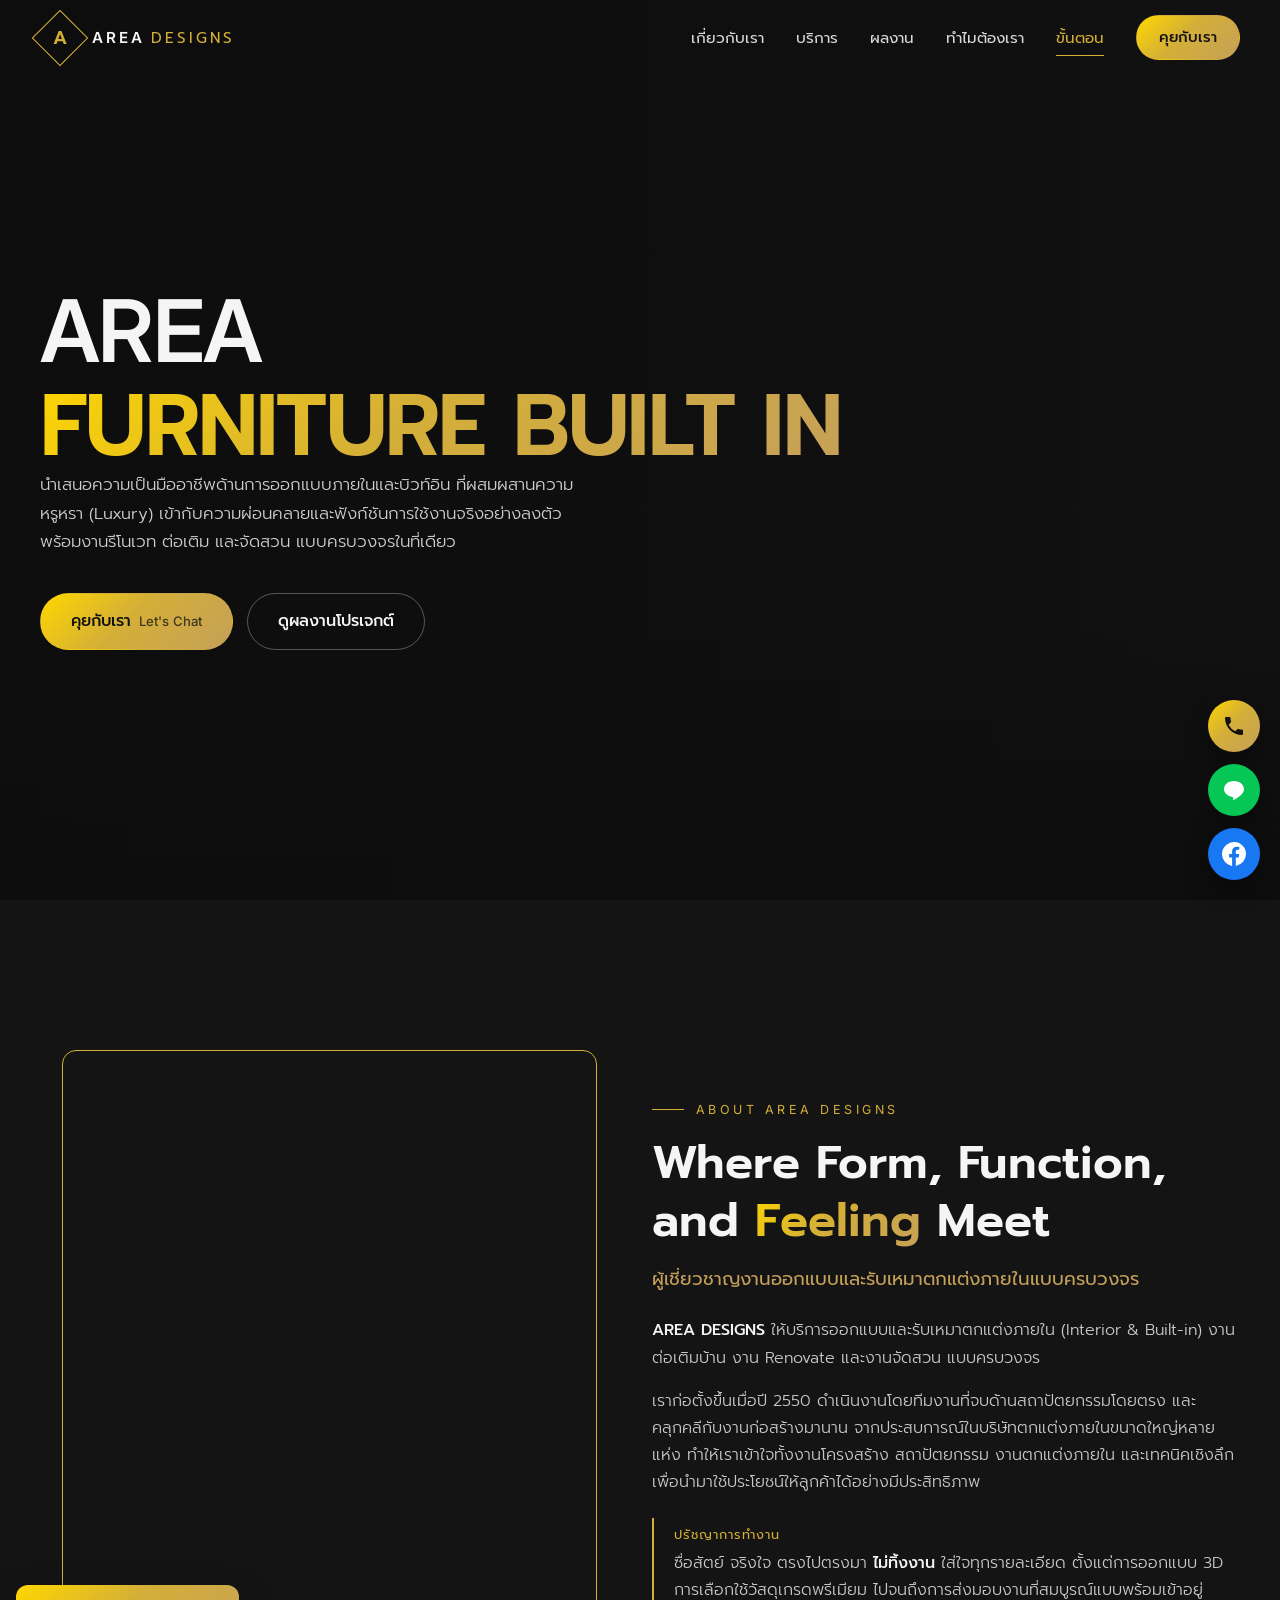
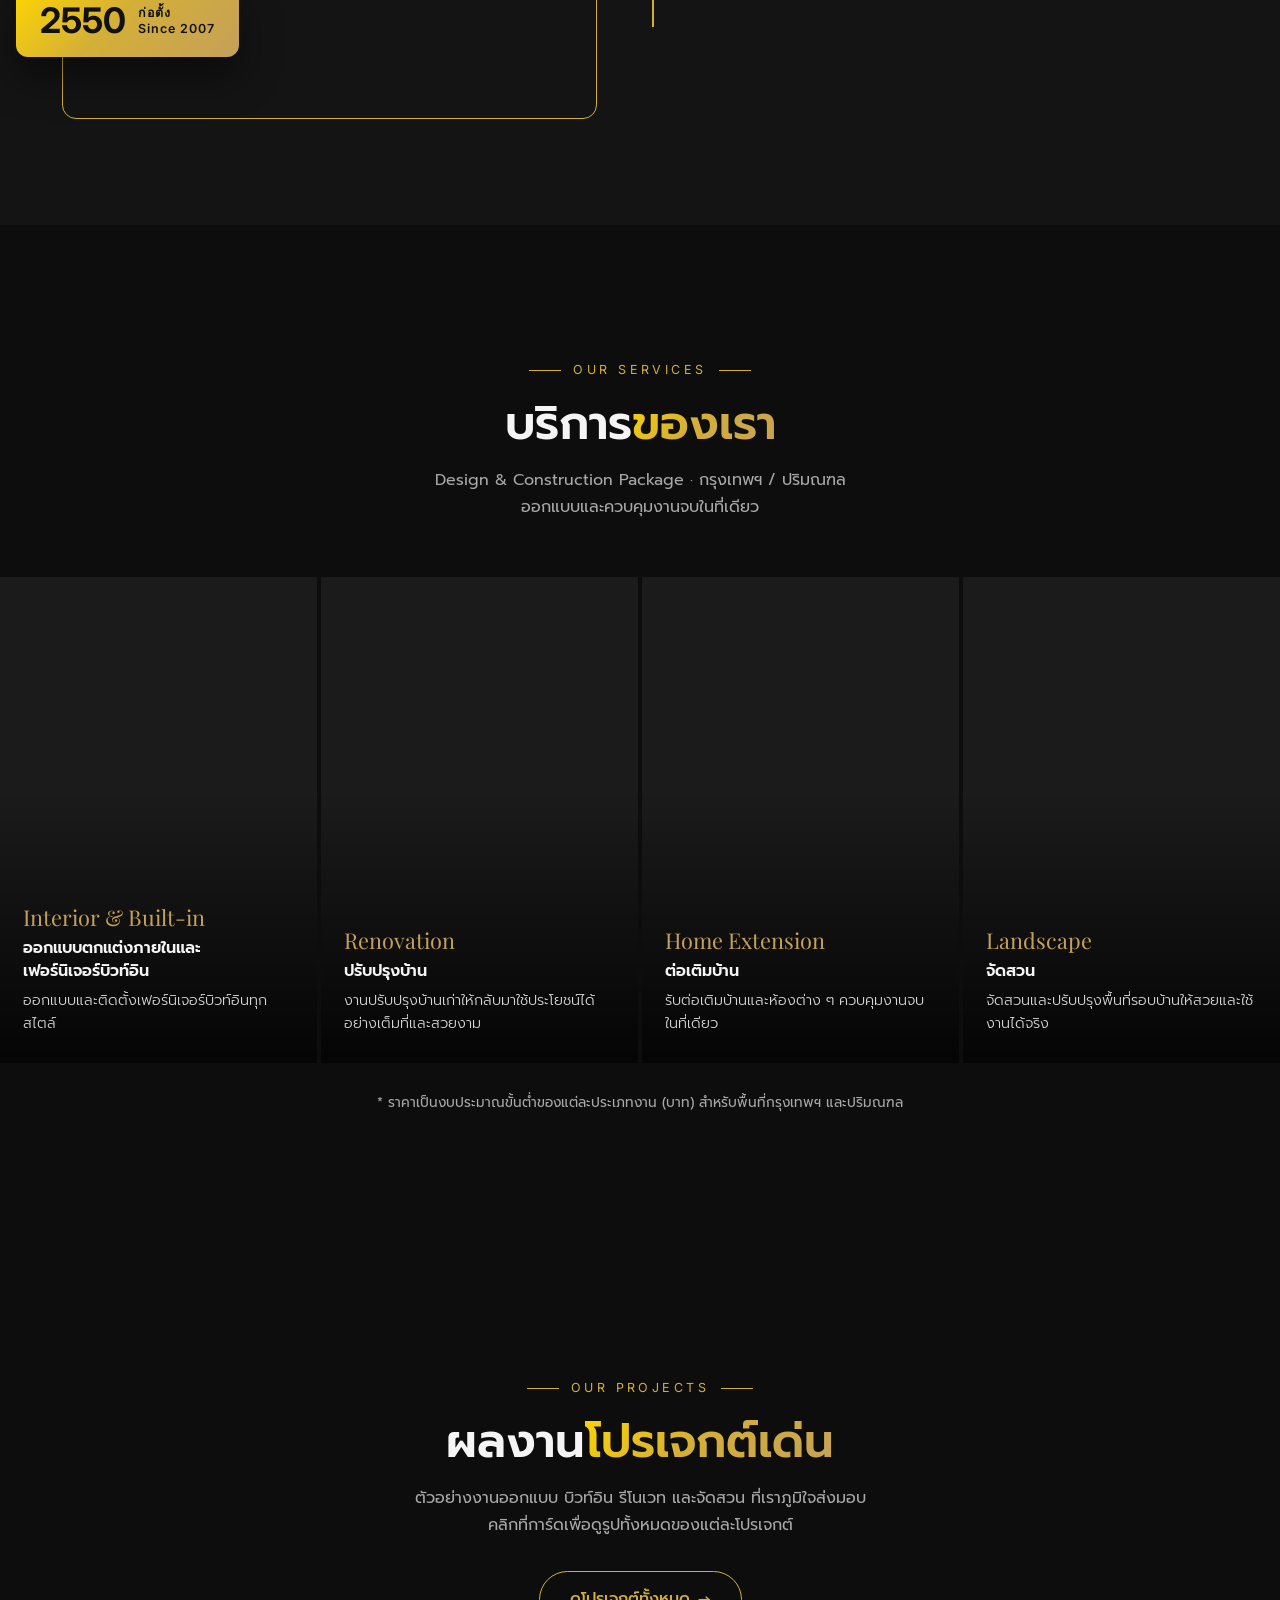
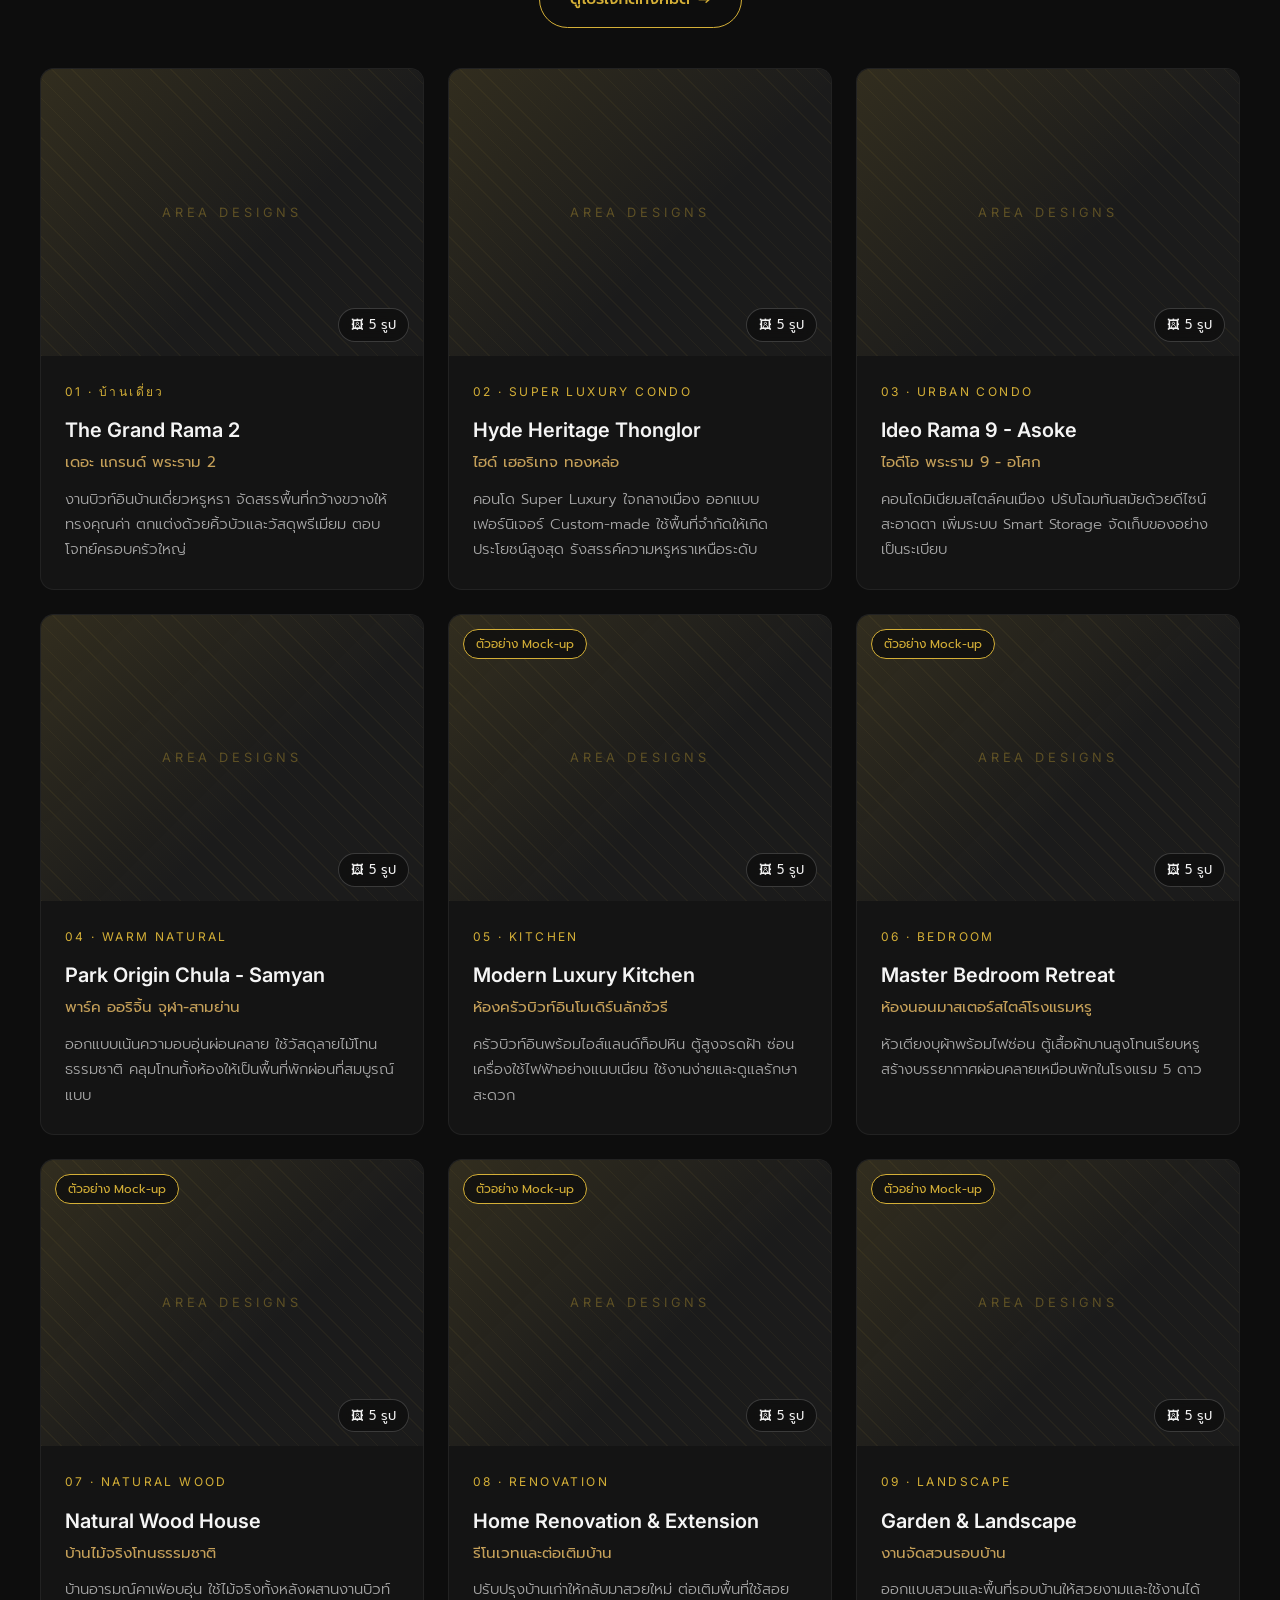
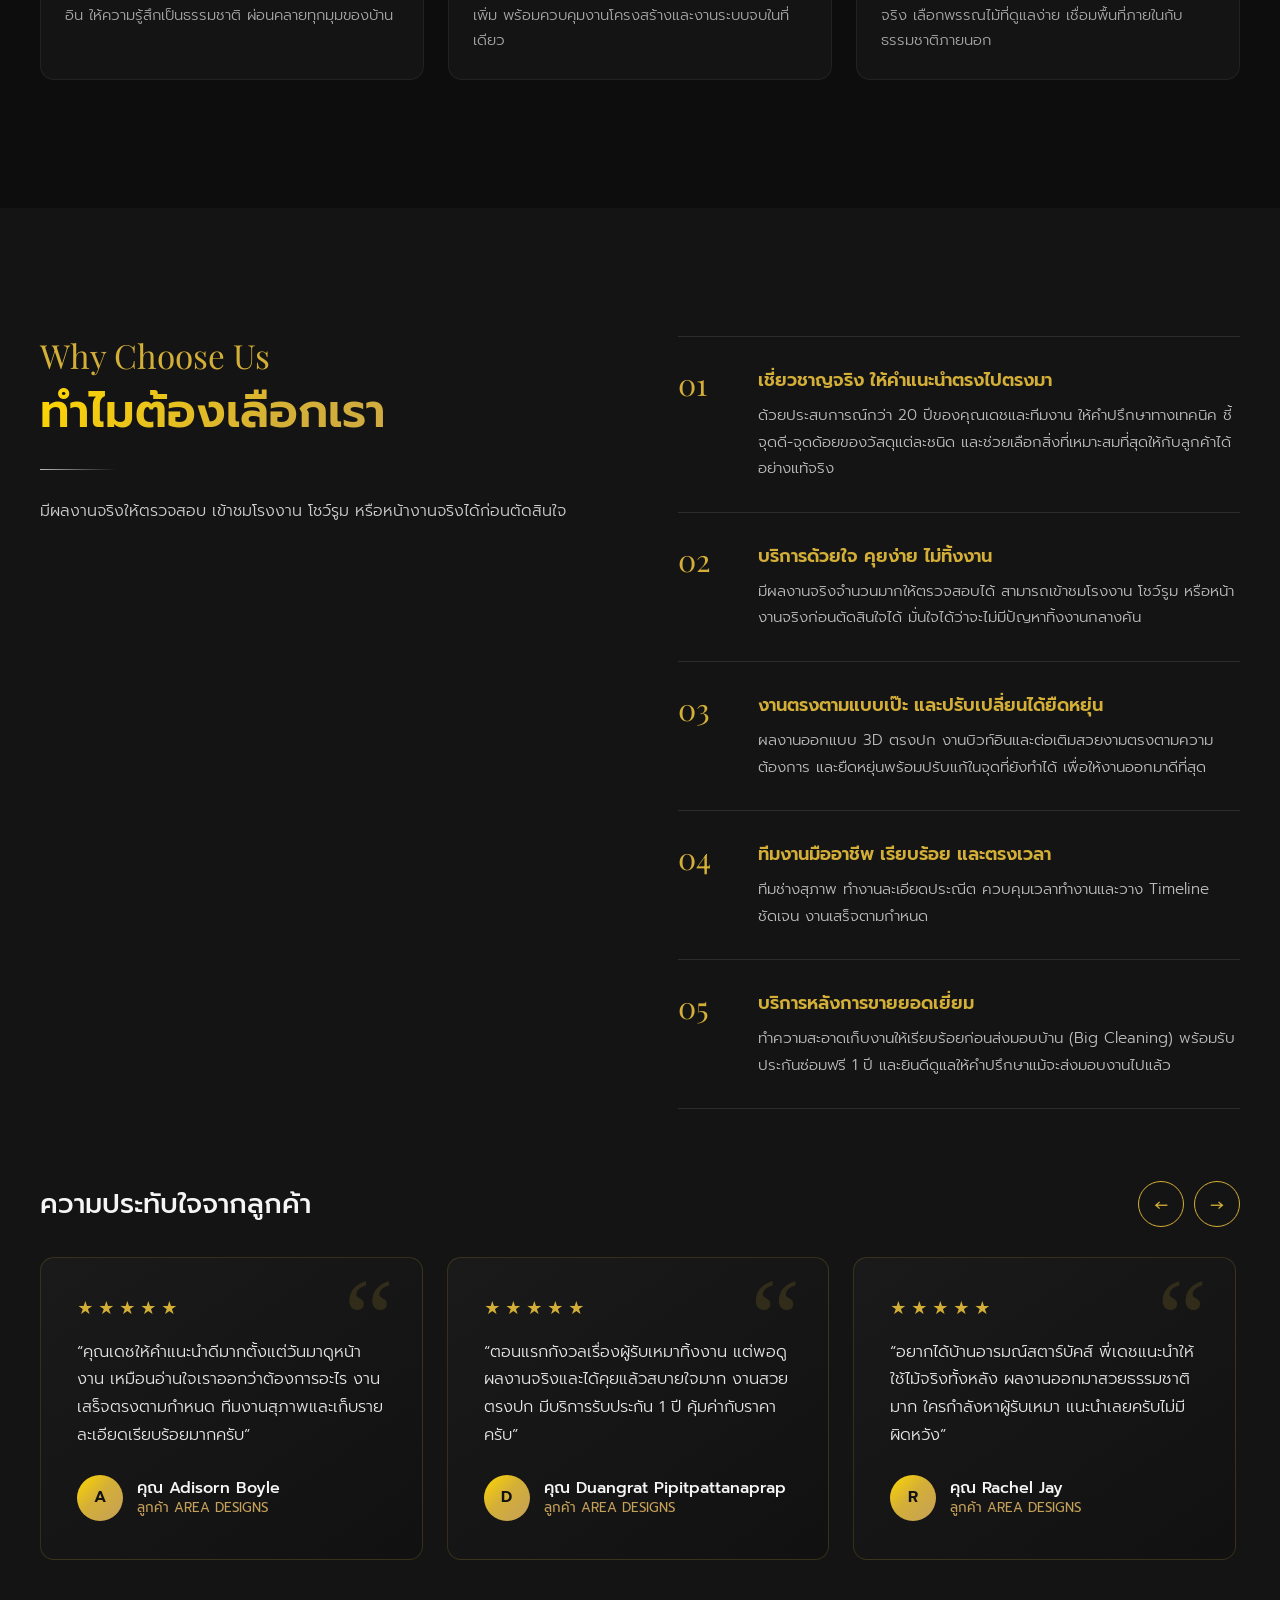
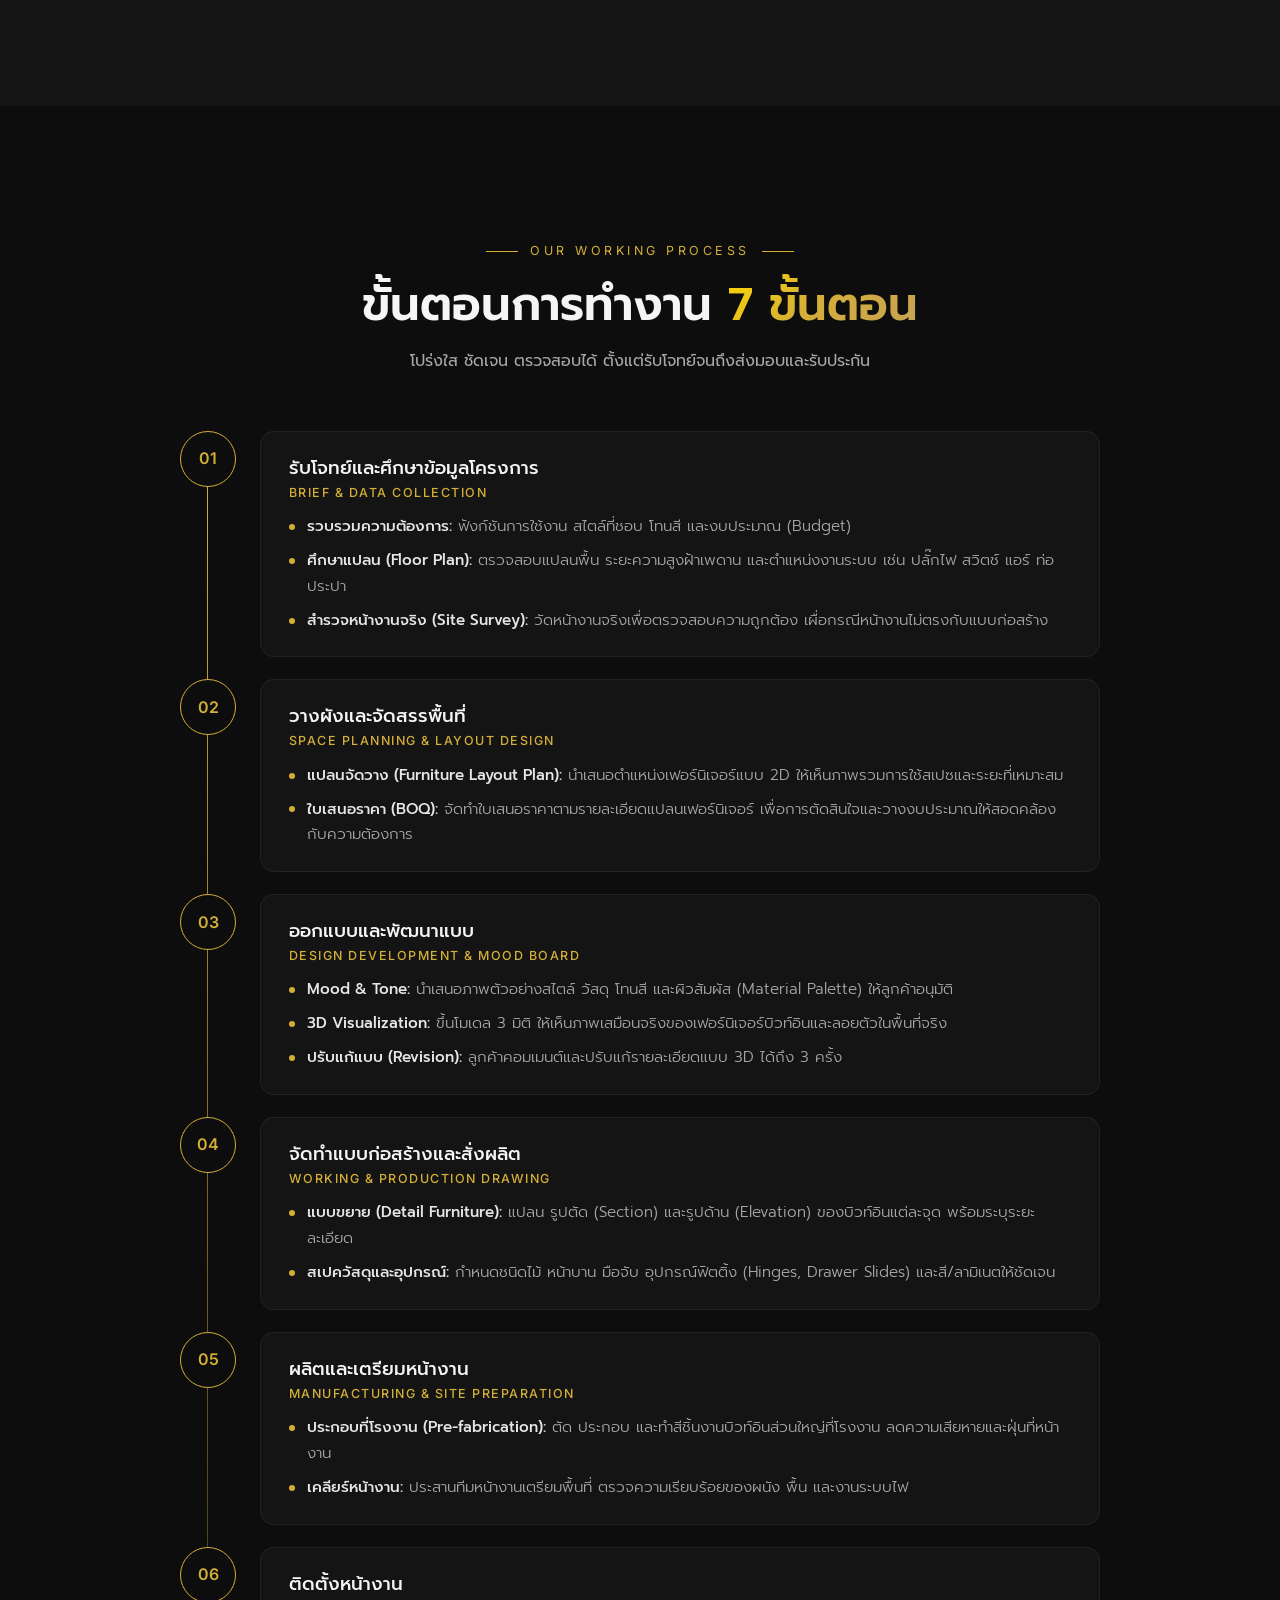
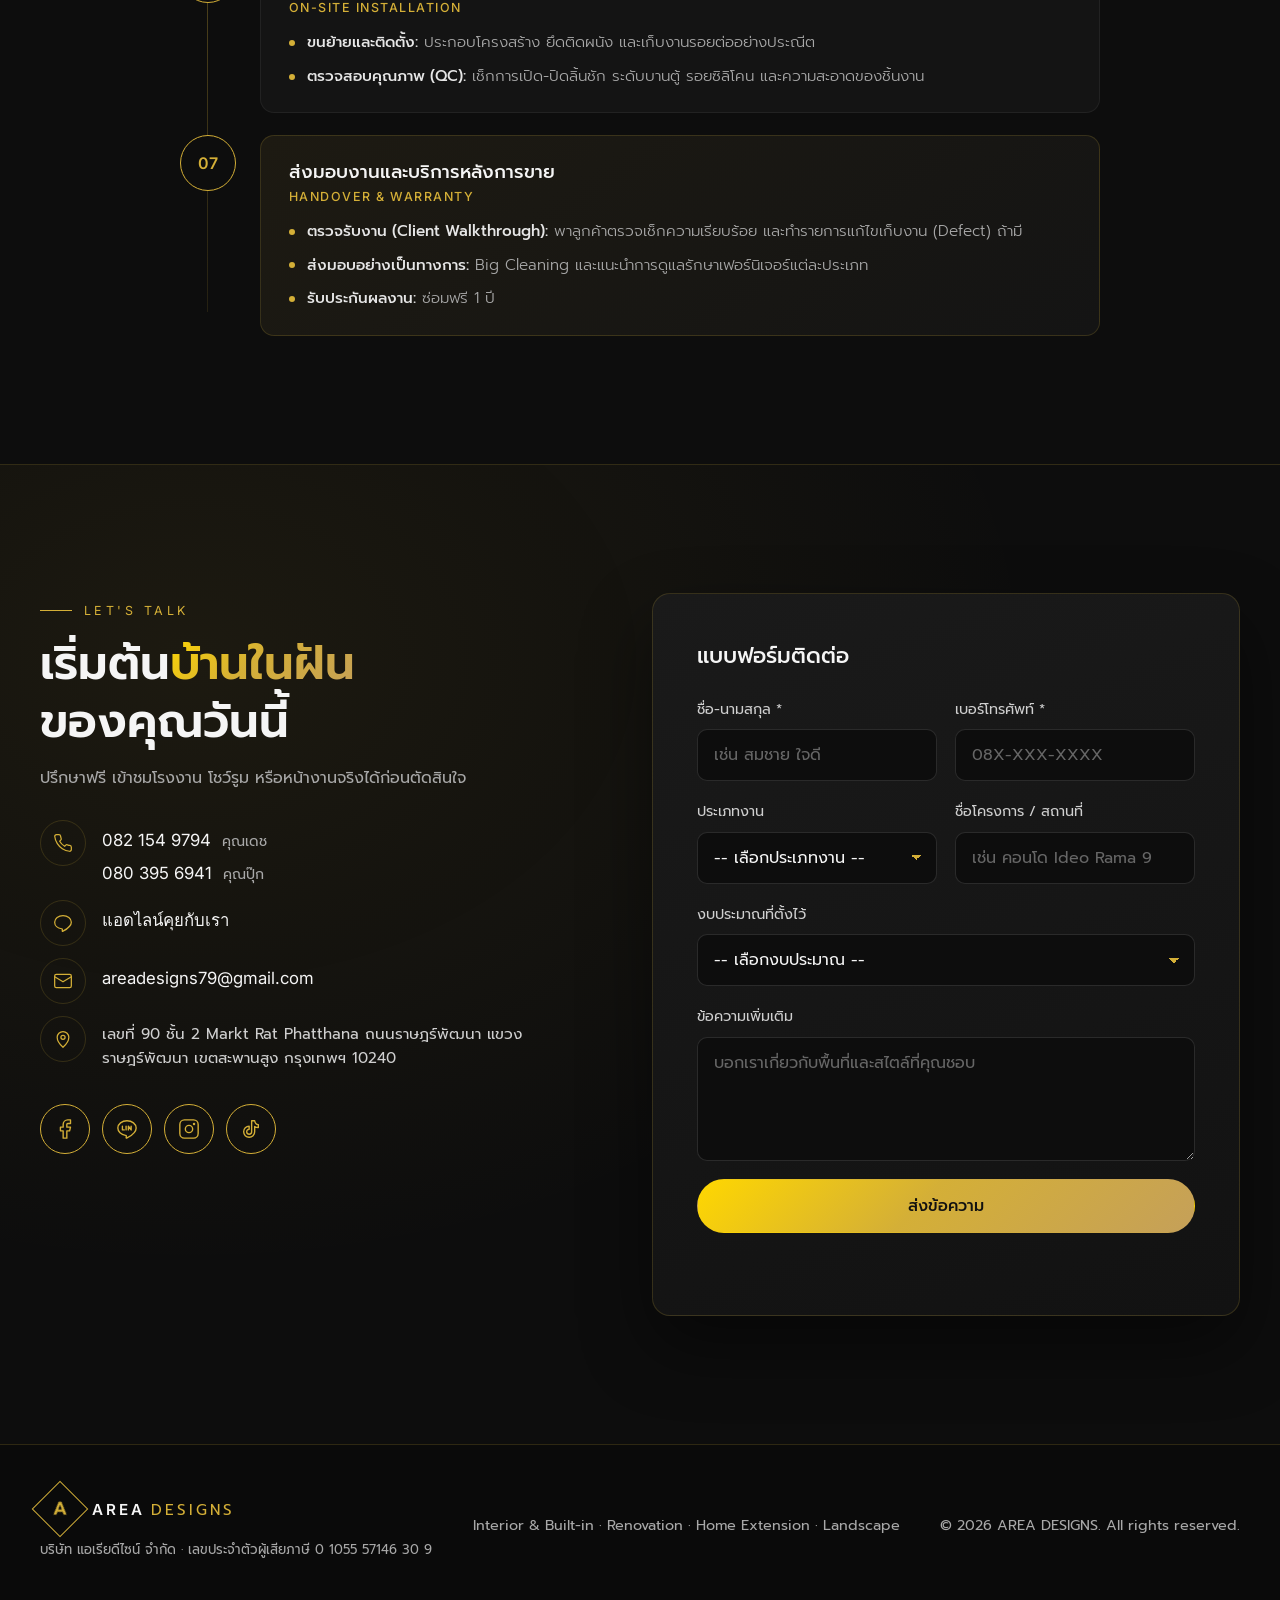
==== commit ea7ff5f3: "Apply updated index.html from user's zip Hero subtitle restored as a full paragraph (fixes the lefto" ====
--- a/index.html
+++ b/index.html
@@ -1,609 +1,710 @@
 <!DOCTYPE html>
 <html lang="th">
+
 <head>
-<meta charset="UTF-8">
-<meta name="viewport" content="width=device-width, initial-scale=1.0">
-<title>AREA DESIGNS | Make your dream home</title>
-<meta name="description" content="AREA DESIGNS รับออกแบบและรับเหมาตกแต่งภายใน งานบิวท์อิน รีโนเวท ต่อเติมบ้าน และจัดสวน แบบครบวงจร ก่อตั้งปี 2550 ทีมงานประสบการณ์กว่า 20 ปี รับประกันซ่อมฟรี 1 ปี">
-<link rel="preconnect" href="https://fonts.googleapis.com">
-<link rel="preconnect" href="https://fonts.gstatic.com" crossorigin>
-<link href="https://fonts.googleapis.com/css2?family=Inter:wght@300;400;500;600;700&family=Playfair+Display:wght@400;500&family=Prompt:wght@300;400;500;600;700&display=swap" rel="stylesheet">
-<link rel="stylesheet" href="styles.css">
+  <meta charset="UTF-8">
+  <meta name="viewport" content="width=device-width, initial-scale=1.0">
+  <title>AREA DESIGNS | Make your dream home</title>
+  <meta name="description"
+    content="AREA DESIGNS รับออกแบบและรับเหมาตกแต่งภายใน งานบิวท์อิน รีโนเวท ต่อเติมบ้าน และจัดสวน แบบครบวงจร ก่อตั้งปี 2550 ทีมงานประสบการณ์กว่า 20 ปี รับประกันซ่อมฟรี 1 ปี">
+  <link rel="preconnect" href="https://fonts.googleapis.com">
+  <link rel="preconnect" href="https://fonts.gstatic.com" crossorigin>
+  <link
+    href="https://fonts.googleapis.com/css2?family=Inter:wght@300;400;500;600;700&family=Playfair+Display:wght@400;500&family=Prompt:wght@300;400;500;600;700&display=swap"
+    rel="stylesheet">
+  <link rel="stylesheet" href="styles.css">
 </head>
+
 <body>
 
-<!-- ========== NAVBAR ========== -->
-<header class="nav" id="nav">
-  <div class="container nav__inner">
-    <a href="#home" class="logo" aria-label="AREA DESIGNS">
-      <span class="logo__mark"><i>A</i></span>
-      <span class="logo__text">AREA<em>DESIGNS</em></span>
-    </a>
-    <nav class="nav__links" id="navLinks" aria-label="เมนูหลัก">
-      <a href="#about">เกี่ยวกับเรา</a>
-      <a href="#services">บริการ</a>
-      <a href="#projects">ผลงาน</a>
-      <a href="#why">ทำไมต้องเรา</a>
-      <a href="#process">ขั้นตอน</a>
-      <a href="#contact" class="btn btn--gold btn--sm">คุยกับเรา</a>
-    </nav>
-    <button class="hamburger" id="hamburger" aria-label="เปิดเมนู" aria-expanded="false" aria-controls="navLinks">
-      <span></span><span></span><span></span>
-    </button>
-  </div>
-</header>
-
-<main>
-<!-- ========== 1. HERO ========== -->
-<section class="hero" id="home">
-  <div class="hero__bg" aria-hidden="true"></div>
-  <div class="container hero__inner">
-    <div class="hero__content reveal">
-            <h1 class="hero__title">AREA<span class="gold-text"> <br>FURNITURE BUILT IN</span></h1>ต่อเติม และจัดสวน แบบครบวงจรในที่เดียว</p>
-      <div class="hero__cta">
-        <a href="#contact" class="btn btn--gold">คุยกับเรา <span class="en">Let's Chat</span></a>
-        <a href="#projects" class="btn btn--ghost">ดูผลงานโปรเจกต์</a>
-      </div>
-    </div>
-  </div>
-</section>
-
-<!-- ========== 2. ABOUT ========== -->
-<section class="section about" id="about">
-  <div class="container about__grid">
-    <div class="about__media reveal">
-      <img src="https://images.unsplash.com/photo-1616486338812-3dadae4b4ace?auto=format&fit=crop&w=1200&q=80" alt="ห้องนั่งเล่นตกแต่งโทนอบอุ่นพร้อมงานบิวท์อิน" loading="lazy">
-      <div class="about__badge">
-        <strong>2550</strong>
-        <span>ก่อตั้ง<br>Since 2007</span>
-      </div>
-    </div>
-    <div class="about__text reveal">
-      <p class="eyebrow">About AREA DESIGNS</p>
-      <h2 class="section-title">Where Form, Function,<br>and <span class="gold-text">Feeling</span> Meet</h2>
-      <p class="lead">ผู้เชี่ยวชาญงานออกแบบและรับเหมาตกแต่งภายในแบบครบวงจร</p>
-      <p><strong>AREA DESIGNS</strong> ให้บริการออกแบบและรับเหมาตกแต่งภายใน (Interior &amp; Built-in) งานต่อเติมบ้าน งาน Renovate และงานจัดสวน แบบครบวงจร</p>
-      <p>เราก่อตั้งขึ้นเมื่อปี 2550 ดำเนินงานโดยทีมงานที่จบด้านสถาปัตยกรรมโดยตรง และคลุกคลีกับงานก่อสร้างมานาน จากประสบการณ์ในบริษัทตกแต่งภายในขนาดใหญ่หลายแห่ง ทำให้เราเข้าใจทั้งงานโครงสร้าง สถาปัตยกรรม งานตกแต่งภายใน และเทคนิคเชิงลึก เพื่อนำมาใช้ประโยชน์ให้ลูกค้าได้อย่างมีประสิทธิภาพ</p>
-      <div class="about__quote">
-        <span class="about__quote-label">ปรัชญาการทำงาน</span>
-        <p>ซื่อสัตย์ จริงใจ ตรงไปตรงมา <strong>ไม่ทิ้งงาน</strong> ใส่ใจทุกรายละเอียด ตั้งแต่การออกแบบ 3D การเลือกใช้วัสดุเกรดพรีเมียม ไปจนถึงการส่งมอบงานที่สมบูรณ์แบบพร้อมเข้าอยู่</p>
-      </div>
-    </div>
-  </div>
-</section>
-
-<!-- ========== 3. SERVICES ========== -->
-<section class="section services" id="services">
-  <div class="container">
-    <div class="section-head reveal">
-      <p class="eyebrow">Our Services</p>
-      <h2 class="section-title">บริการ<span class="gold-text">ของเรา</span></h2>
-      <p class="section-sub">Design &amp; Construction Package · กรุงเทพฯ / ปริมณฑล<br>ออกแบบและควบคุมงานจบในที่เดียว</p>
-    </div>
-  </div>
-  <div class="services__panels reveal">
-      <article class="svc" tabindex="0">
-        <img class="svc__img" src="https://images.unsplash.com/photo-1618221195710-dd6b41faaea6?auto=format&fit=crop&w=900&q=80" alt="" loading="lazy">
-        <div class="svc__content">
-          <p class="svc__en">Interior &amp; Built-in</p>
-          <h3 class="svc__th">ออกแบบตกแต่งภายในและ<span class="nowrap">เฟอร์นิเจอร์บิวท์อิน</span></h3>
-          <p class="svc__desc">ออกแบบและติดตั้งเฟอร์นิเจอร์บิวท์อินทุกสไตล์</p>
-          <div class="svc__more">
-            <div>
-              <ul class="service__prices">
-              <li><span>งานบ้านพักอาศัย</span><strong>800,000.-</strong></li>
-              <li><span>งานคอนโด</span><strong>500,000.-</strong></li>
-              </ul>
-              <a href="#contact" class="svc__cta">สอบถามบริการนี้ <span aria-hidden="true">→</span></a>
-            </div>
-          </div>
-        </div>
-      </article>
-      <article class="svc" tabindex="0">
-        <img class="svc__img" src="https://images.unsplash.com/photo-1556912173-3bb406ef7e77?auto=format&fit=crop&w=900&q=80" alt="" loading="lazy">
-        <div class="svc__content">
-          <p class="svc__en">Renovation</p>
-          <h3 class="svc__th">ปรับปรุงบ้าน</h3>
-          <p class="svc__desc">งานปรับปรุงบ้านเก่าให้กลับมาใช้ประโยชน์ได้อย่างเต็มที่และสวยงาม</p>
-          <div class="svc__more">
-            <div>
-              <ul class="service__prices">
-              <li><span>งานปรับปรุงบ้าน</span><strong>1,500,000.-</strong></li>
-              </ul>
-              <a href="#contact" class="svc__cta">สอบถามบริการนี้ <span aria-hidden="true">→</span></a>
-            </div>
-          </div>
-        </div>
-      </article>
-      <article class="svc" tabindex="0">
-        <img class="svc__img" src="https://images.unsplash.com/photo-1600585154526-990dced4db0d?auto=format&fit=crop&w=900&q=80" alt="" loading="lazy">
-        <div class="svc__content">
-          <p class="svc__en">Home Extension</p>
-          <h3 class="svc__th">ต่อเติมบ้าน</h3>
-          <p class="svc__desc">รับต่อเติมบ้านและห้องต่าง ๆ ควบคุมงานจบในที่เดียว</p>
-          <div class="svc__more">
-            <div>
-              <ul class="service__prices">
-              <li><span>งานต่อเติม</span><strong>500,000.-</strong></li>
-              </ul>
-              <a href="#contact" class="svc__cta">สอบถามบริการนี้ <span aria-hidden="true">→</span></a>
-            </div>
-          </div>
-        </div>
-      </article>
-      <article class="svc" tabindex="0">
-        <img class="svc__img" src="https://images.unsplash.com/photo-1558904541-efa843a96f01?auto=format&fit=crop&w=900&q=80" alt="" loading="lazy">
-        <div class="svc__content">
-          <p class="svc__en">Landscape</p>
-          <h3 class="svc__th">จัดสวน</h3>
-          <p class="svc__desc">จัดสวนและปรับปรุงพื้นที่รอบบ้านให้สวยและใช้งานได้จริง</p>
-          <div class="svc__more">
-            <div>
-              <ul class="service__prices">
-              <li><span>งานจัดสวน</span><strong>200,000.-</strong></li>
-              </ul>
-              <a href="#contact" class="svc__cta">สอบถามบริการนี้ <span aria-hidden="true">→</span></a>
-            </div>
-          </div>
-        </div>
-      </article>
-  </div>
-  <div class="container">
-    <p class="services__note reveal">* ราคาเป็นงบประมาณขั้นต่ำของแต่ละประเภทงาน (บาท) สำหรับพื้นที่กรุงเทพฯ และปริมณฑล</p>
-  </div>
-</section>
-
-<!-- ========== 4. PROJECTS ========== -->
-<section class="section projects" id="projects">
-  <div class="container">
-    <div class="section-head reveal">
-      <p class="eyebrow">Our Projects</p>
-      <h2 class="section-title">ผลงาน<span class="gold-text">โปรเจกต์เด่น</span></h2>
-      <p class="section-sub">ตัวอย่างงานออกแบบ บิวท์อิน รีโนเวท และจัดสวน ที่เราภูมิใจส่งมอบ<br>คลิกที่การ์ดเพื่อดูรูปทั้งหมดของแต่ละโปรเจกต์</p>
-    </div>
-    <div class="projects__more reveal">
-      <a href="projects.html" class="btn btn--outline">ดูโปรเจกต์ทั้งหมด <span aria-hidden="true">→</span></a>
-    </div>
-    <div class="projects__grid">
-      <article class="project reveal" tabindex="0" role="button" data-gallery="p1">
-        <div class="project__img">
-          <img src="https://images.unsplash.com/photo-1600210492486-724fe5c67fb0?auto=format&fit=crop&w=900&q=80" alt="The Grand Rama 2 - เดอะ แกรนด์ พระราม 2" loading="lazy">
-        </div>
-        <div class="project__body">
-          <span class="project__no">01 · บ้านเดี่ยว</span>
-          <h3>The Grand Rama 2</h3>
-          <p class="project__th">เดอะ แกรนด์ พระราม 2</p>
-          <p class="project__desc">งานบิวท์อินบ้านเดี่ยวหรูหรา จัดสรรพื้นที่กว้างขวางให้ทรงคุณค่า ตกแต่งด้วยคิ้วบัวและวัสดุพรีเมียม ตอบโจทย์ครอบครัวใหญ่</p>
-        </div>
-      </article>
-      <article class="project reveal" tabindex="0" role="button" data-gallery="p2">
-        <div class="project__img">
-          <img src="https://images.unsplash.com/photo-1618221195710-dd6b41faaea6?auto=format&fit=crop&w=900&q=80" alt="Hyde Heritage Thonglor - ไฮด์ เฮอริเทจ ทองหล่อ" loading="lazy">
-        </div>
-        <div class="project__body">
-          <span class="project__no">02 · Super Luxury Condo</span>
-          <h3>Hyde Heritage Thonglor</h3>
-          <p class="project__th">ไฮด์ เฮอริเทจ ทองหล่อ</p>
-          <p class="project__desc">คอนโด Super Luxury ใจกลางเมือง ออกแบบเฟอร์นิเจอร์ Custom-made ใช้พื้นที่จำกัดให้เกิดประโยชน์สูงสุด รังสรรค์ความหรูหราเหนือระดับ</p>
-        </div>
-      </article>
-      <article class="project reveal" tabindex="0" role="button" data-gallery="p3">
-        <div class="project__img">
-          <img src="https://images.unsplash.com/photo-1600607687939-ce8a6c25118c?auto=format&fit=crop&w=900&q=80" alt="Ideo Rama 9 - Asoke - ไอดีโอ พระราม 9 - อโศก" loading="lazy">
-        </div>
-        <div class="project__body">
-          <span class="project__no">03 · Urban Condo</span>
-          <h3>Ideo Rama 9 - Asoke</h3>
-          <p class="project__th">ไอดีโอ พระราม 9 - อโศก</p>
-          <p class="project__desc">คอนโดมิเนียมสไตล์คนเมือง ปรับโฉมทันสมัยด้วยดีไซน์สะอาดตา เพิ่มระบบ Smart Storage จัดเก็บของอย่างเป็นระเบียบ</p>
-        </div>
-      </article>
-      <article class="project reveal" tabindex="0" role="button" data-gallery="p4">
-        <div class="project__img">
-          <img src="https://images.unsplash.com/photo-1586023492125-27b2c045efd7?auto=format&fit=crop&w=900&q=80" alt="Park Origin Chula - Samyan - พาร์ค ออริจิ้น จุฬา-สามย่าน" loading="lazy">
-        </div>
-        <div class="project__body">
-          <span class="project__no">04 · Warm Natural</span>
-          <h3>Park Origin Chula - Samyan</h3>
-          <p class="project__th">พาร์ค ออริจิ้น จุฬา-สามย่าน</p>
-          <p class="project__desc">ออกแบบเน้นความอบอุ่นผ่อนคลาย ใช้วัสดุลายไม้โทนธรรมชาติ คลุมโทนทั้งห้องให้เป็นพื้นที่พักผ่อนที่สมบูรณ์แบบ</p>
-        </div>
-      </article>
-      <article class="project reveal" tabindex="0" role="button" data-gallery="p5">
-        <div class="project__img">
-          <span class="project__badge">ตัวอย่าง Mock-up</span>
-          <img src="https://images.unsplash.com/photo-1600566753190-17f0baa2a6c3?auto=format&fit=crop&w=900&q=80" alt="Modern Luxury Kitchen - ห้องครัวบิวท์อินโมเดิร์นลักชัวรี" loading="lazy">
-        </div>
-        <div class="project__body">
-          <span class="project__no">05 · Kitchen</span>
-          <h3>Modern Luxury Kitchen</h3>
-          <p class="project__th">ห้องครัวบิวท์อินโมเดิร์นลักชัวรี</p>
-          <p class="project__desc">ครัวบิวท์อินพร้อมไอส์แลนด์ท็อปหิน ตู้สูงจรดฝ้า ซ่อนเครื่องใช้ไฟฟ้าอย่างแนบเนียน ใช้งานง่ายและดูแลรักษาสะดวก</p>
-        </div>
-      </article>
-      <article class="project reveal" tabindex="0" role="button" data-gallery="p6">
-        <div class="project__img">
-          <span class="project__badge">ตัวอย่าง Mock-up</span>
-          <img src="https://images.unsplash.com/photo-1631679706909-1844bbd07221?auto=format&fit=crop&w=900&q=80" alt="Master Bedroom Retreat - ห้องนอนมาสเตอร์สไตล์โรงแรมหรู" loading="lazy">
-        </div>
-        <div class="project__body">
-          <span class="project__no">06 · Bedroom</span>
-          <h3>Master Bedroom Retreat</h3>
-          <p class="project__th">ห้องนอนมาสเตอร์สไตล์โรงแรมหรู</p>
-          <p class="project__desc">หัวเตียงบุผ้าพร้อมไฟซ่อน ตู้เสื้อผ้าบานสูงโทนเรียบหรู สร้างบรรยากาศผ่อนคลายเหมือนพักในโรงแรม 5 ดาว</p>
-        </div>
-      </article>
-      <article class="project reveal" tabindex="0" role="button" data-gallery="p7">
-        <div class="project__img">
-          <span class="project__badge">ตัวอย่าง Mock-up</span>
-          <img src="https://images.unsplash.com/photo-1617806118233-18e1de247200?auto=format&fit=crop&w=900&q=80" alt="Natural Wood House - บ้านไม้จริงโทนธรรมชาติ" loading="lazy">
-        </div>
-        <div class="project__body">
-          <span class="project__no">07 · Natural Wood</span>
-          <h3>Natural Wood House</h3>
-          <p class="project__th">บ้านไม้จริงโทนธรรมชาติ</p>
-          <p class="project__desc">บ้านอารมณ์คาเฟ่อบอุ่น ใช้ไม้จริงทั้งหลังผสานงานบิวท์อิน ให้ความรู้สึกเป็นธรรมชาติ ผ่อนคลายทุกมุมของบ้าน</p>
-        </div>
-      </article>
-      <article class="project reveal" tabindex="0" role="button" data-gallery="p8">
-        <div class="project__img">
-          <span class="project__badge">ตัวอย่าง Mock-up</span>
-          <img src="https://images.unsplash.com/photo-1600585154526-990dced4db0d?auto=format&fit=crop&w=900&q=80" alt="Home Renovation &amp; Extension - รีโนเวทและต่อเติมบ้าน" loading="lazy">
-        </div>
-        <div class="project__body">
-          <span class="project__no">08 · Renovation</span>
-          <h3>Home Renovation &amp; Extension</h3>
-          <p class="project__th">รีโนเวทและต่อเติมบ้าน</p>
-          <p class="project__desc">ปรับปรุงบ้านเก่าให้กลับมาสวยใหม่ ต่อเติมพื้นที่ใช้สอยเพิ่ม พร้อมควบคุมงานโครงสร้างและงานระบบจบในที่เดียว</p>
-        </div>
-      </article>
-      <article class="project reveal" tabindex="0" role="button" data-gallery="p9">
-        <div class="project__img">
-          <span class="project__badge">ตัวอย่าง Mock-up</span>
-          <img src="https://images.unsplash.com/photo-1558904541-efa843a96f01?auto=format&fit=crop&w=900&q=80" alt="Garden &amp; Landscape - งานจัดสวนรอบบ้าน" loading="lazy">
-        </div>
-        <div class="project__body">
-          <span class="project__no">09 · Landscape</span>
-          <h3>Garden &amp; Landscape</h3>
-          <p class="project__th">งานจัดสวนรอบบ้าน</p>
-          <p class="project__desc">ออกแบบสวนและพื้นที่รอบบ้านให้สวยงามและใช้งานได้จริง เลือกพรรณไม้ที่ดูแลง่าย เชื่อมพื้นที่ภายในกับธรรมชาติภายนอก</p>
-        </div>
-      </article>
-    </div>
-  </div>
-</section>
-
-<!-- ========== 5. WHY US + REVIEWS ========== -->
-<section class="section why" id="why">
-  <div class="container">
-    <div class="why__grid">
-      <div class="why__intro reveal">
-        <p class="why__eyebrow">Why Choose Us</p>
-        <h2 class="why__title">ทำไมต้องเลือกเรา</h2>
-        <span class="why__rule" aria-hidden="true"></span>
-        <p class="why__sub">มีผลงานจริงให้ตรวจสอบ เข้าชมโรงงาน โชว์รูม หรือหน้างานจริงได้ก่อนตัดสินใจ</p>
-      </div>
-      <ol class="why-list">
-        <li class="why-item reveal">
-          <span class="why-item__no">01</span>
-          <div>
-            <h3>เชี่ยวชาญจริง ให้คำแนะนำตรงไปตรงมา</h3>
-            <p>ด้วยประสบการณ์กว่า 20 ปีของคุณเดชและทีมงาน ให้คำปรึกษาทางเทคนิค ชี้จุดดี-จุดด้อยของวัสดุแต่ละชนิด และช่วยเลือกสิ่งที่เหมาะสมที่สุดให้กับลูกค้าได้อย่างแท้จริง</p>
-          </div>
-        </li>
-        <li class="why-item reveal">
-          <span class="why-item__no">02</span>
-          <div>
-            <h3>บริการด้วยใจ คุยง่าย ไม่ทิ้งงาน</h3>
-            <p>มีผลงานจริงจำนวนมากให้ตรวจสอบได้ สามารถเข้าชมโรงงาน โชว์รูม หรือหน้างานจริงก่อนตัดสินใจได้ มั่นใจได้ว่าจะไม่มีปัญหาทิ้งงานกลางคัน</p>
-          </div>
-        </li>
-        <li class="why-item reveal">
-          <span class="why-item__no">03</span>
-          <div>
-            <h3>งานตรงตามแบบเป๊ะ และปรับเปลี่ยนได้ยืดหยุ่น</h3>
-            <p>ผลงานออกแบบ 3D ตรงปก งานบิวท์อินและต่อเติมสวยงามตรงตามความต้องการ และยืดหยุ่นพร้อมปรับแก้ในจุดที่ยังทำได้ เพื่อให้งานออกมาดีที่สุด</p>
-          </div>
-        </li>
-        <li class="why-item reveal">
-          <span class="why-item__no">04</span>
-          <div>
-            <h3>ทีมงานมืออาชีพ เรียบร้อย และตรงเวลา</h3>
-            <p>ทีมช่างสุภาพ ทำงานละเอียดประณีต ควบคุมเวลาทำงานและวาง Timeline ชัดเจน งานเสร็จตามกำหนด</p>
-          </div>
-        </li>
-        <li class="why-item reveal">
-          <span class="why-item__no">05</span>
-          <div>
-            <h3>บริการหลังการขายยอดเยี่ยม</h3>
-            <p>ทำความสะอาดเก็บงานให้เรียบร้อยก่อนส่งมอบบ้าน (Big Cleaning) พร้อมรับประกันซ่อมฟรี 1 ปี และยินดีดูแลให้คำปรึกษาแม้จะส่งมอบงานไปแล้ว</p>
-          </div>
-        </li>
-      </ol>
-    </div>
-
-    <div class="reviews-head reveal">
-      <h3>ความประทับใจจากลูกค้า</h3>
-      <div class="reviews-nav">
-        <button type="button" class="reviews-btn" data-dir="-1" aria-label="รีวิวก่อนหน้า">←</button>
-        <button type="button" class="reviews-btn" data-dir="1" aria-label="รีวิวถัดไป">→</button>
-      </div>
-    </div>
-    <div class="reviews" id="reviews" tabindex="0" aria-label="รีวิวจากลูกค้า">
-      <figure class="review">
-        <div class="review__stars" aria-label="5 ดาว">★★★★★</div>
-        <blockquote>“คุณเดชให้คำแนะนำดีมากตั้งแต่วันมาดูหน้างาน เหมือนอ่านใจเราออกว่าต้องการอะไร งานเสร็จตรงตามกำหนด ทีมงานสุภาพและเก็บรายละเอียดเรียบร้อยมากครับ”</blockquote>
-        <figcaption>
-          <span class="review__avatar">A</span>
-          <span><strong>คุณ Adisorn Boyle</strong><small>ลูกค้า AREA DESIGNS</small></span>
-        </figcaption>
-      </figure>
-      <figure class="review">
-        <div class="review__stars" aria-label="5 ดาว">★★★★★</div>
-        <blockquote>“ตอนแรกกังวลเรื่องผู้รับเหมาทิ้งงาน แต่พอดูผลงานจริงและได้คุยแล้วสบายใจมาก งานสวยตรงปก มีบริการรับประกัน 1 ปี คุ้มค่ากับราคาครับ”</blockquote>
-        <figcaption>
-          <span class="review__avatar">D</span>
-          <span><strong>คุณ Duangrat Pipitpattanaprap</strong><small>ลูกค้า AREA DESIGNS</small></span>
-        </figcaption>
-      </figure>
-      <figure class="review">
-        <div class="review__stars" aria-label="5 ดาว">★★★★★</div>
-        <blockquote>“อยากได้บ้านอารมณ์สตาร์บัคส์ พี่เดชแนะนำให้ใช้ไม้จริงทั้งหลัง ผลงานออกมาสวยธรรมชาติมาก ใครกำลังหาผู้รับเหมา แนะนำเลยครับไม่มีผิดหวัง”</blockquote>
-        <figcaption>
-          <span class="review__avatar">R</span>
-          <span><strong>คุณ Rachel Jay</strong><small>ลูกค้า AREA DESIGNS</small></span>
-        </figcaption>
-      </figure>
-      <figure class="review">
-        <div class="review__stars" aria-label="5 ดาว">★★★★★</div>
-        <blockquote>“ทีมงานใส่ใจรายละเอียดดีมาก งานบิวท์อินเนี้ยบตรงตามแบบ 3D ส่งมอบตรงเวลาครับ”</blockquote>
-        <figcaption>
-          <span class="review__avatar">ก</span>
-          <span><strong>คุณกิตติศักดิ์</strong><small>โครงการ The Grand Rama 2</small></span>
-        </figcaption>
-      </figure>
-      <figure class="review">
-        <div class="review__stars" aria-label="5 ดาว">★★★★★</div>
-        <blockquote>“ประทับใจการจัดสรรพื้นที่ในคอนโด ทำให้ห้องกว้างขึ้นและมีที่เก็บของเยอะมากค่ะ”</blockquote>
-        <figcaption>
-          <span class="review__avatar">น</span>
-          <span><strong>คุณนัชชา</strong><small>โครงการ Hyde Heritage Thonglor</small></span>
-        </figcaption>
-      </figure>
-    </div>
-  </div>
-</section>
-
-<!-- ========== 6. PROCESS ========== -->
-<section class="section process" id="process">
-  <div class="container">
-    <div class="section-head reveal">
-      <p class="eyebrow">Our Working Process</p>
-      <h2 class="section-title">ขั้นตอนการทำงาน <span class="gold-text">7 ขั้นตอน</span></h2>
-      <p class="section-sub">โปร่งใส ชัดเจน ตรวจสอบได้ ตั้งแต่รับโจทย์จนถึงส่งมอบและรับประกัน</p>
-    </div>
-    <ol class="steps">
-      <li class="step reveal">
-        <span class="step__no">01</span>
-        <div class="step__card">
-          <h3>รับโจทย์และศึกษาข้อมูลโครงการ <small>Brief &amp; Data Collection</small></h3>
-          <ul>
-            <li><b>รวบรวมความต้องการ:</b> ฟังก์ชันการใช้งาน สไตล์ที่ชอบ โทนสี และงบประมาณ (Budget)</li>
-            <li><b>ศึกษาแปลน (Floor Plan):</b> ตรวจสอบแปลนพื้น ระยะความสูงฝ้าเพดาน และตำแหน่งงานระบบ เช่น ปลั๊กไฟ สวิตช์ แอร์ ท่อประปา</li>
-            <li><b>สำรวจหน้างานจริง (Site Survey):</b> วัดหน้างานจริงเพื่อตรวจสอบความถูกต้อง เผื่อกรณีหน้างานไม่ตรงกับแบบก่อสร้าง</li>
-          </ul>
-        </div>
-      </li>
-      <li class="step reveal">
-        <span class="step__no">02</span>
-        <div class="step__card">
-          <h3>วางผังและจัดสรรพื้นที่ <small>Space Planning &amp; Layout Design</small></h3>
-          <ul>
-            <li><b>แปลนจัดวาง (Furniture Layout Plan):</b> นำเสนอตำแหน่งเฟอร์นิเจอร์แบบ 2D ให้เห็นภาพรวมการใช้สเปซและระยะที่เหมาะสม</li>
-            <li><b>ใบเสนอราคา (BOQ):</b> จัดทำใบเสนอราคาตามรายละเอียดแปลนเฟอร์นิเจอร์ เพื่อการตัดสินใจและวางงบประมาณให้สอดคล้องกับความต้องการ</li>
-          </ul>
-        </div>
-      </li>
-      <li class="step reveal">
-        <span class="step__no">03</span>
-        <div class="step__card">
-          <h3>ออกแบบและพัฒนาแบบ <small>Design Development &amp; Mood Board</small></h3>
-          <ul>
-            <li><b>Mood &amp; Tone:</b> นำเสนอภาพตัวอย่างสไตล์ วัสดุ โทนสี และผิวสัมผัส (Material Palette) ให้ลูกค้าอนุมัติ</li>
-            <li><b>3D Visualization:</b> ขึ้นโมเดล 3 มิติ ให้เห็นภาพเสมือนจริงของเฟอร์นิเจอร์บิวท์อินและลอยตัวในพื้นที่จริง</li>
-            <li><b>ปรับแก้แบบ (Revision):</b> ลูกค้าคอมเมนต์และปรับแก้รายละเอียดแบบ 3D ได้ถึง 3 ครั้ง</li>
-          </ul>
-        </div>
-      </li>
-      <li class="step reveal">
-        <span class="step__no">04</span>
-        <div class="step__card">
-          <h3>จัดทำแบบก่อสร้างและสั่งผลิต <small>Working &amp; Production Drawing</small></h3>
-          <ul>
-            <li><b>แบบขยาย (Detail Furniture):</b> แปลน รูปตัด (Section) และรูปด้าน (Elevation) ของบิวท์อินแต่ละจุด พร้อมระบุระยะละเอียด</li>
-            <li><b>สเปควัสดุและอุปกรณ์:</b> กำหนดชนิดไม้ หน้าบาน มือจับ อุปกรณ์ฟิตติ้ง (Hinges, Drawer Slides) และสี/ลามิเนตให้ชัดเจน</li>
-          </ul>
-        </div>
-      </li>
-      <li class="step reveal">
-        <span class="step__no">05</span>
-        <div class="step__card">
-          <h3>ผลิตและเตรียมหน้างาน <small>Manufacturing &amp; Site Preparation</small></h3>
-          <ul>
-            <li><b>ประกอบที่โรงงาน (Pre-fabrication):</b> ตัด ประกอบ และทำสีชิ้นงานบิวท์อินส่วนใหญ่ที่โรงงาน ลดความเสียหายและฝุ่นที่หน้างาน</li>
-            <li><b>เคลียร์หน้างาน:</b> ประสานทีมหน้างานเตรียมพื้นที่ ตรวจความเรียบร้อยของผนัง พื้น และงานระบบไฟ</li>
-          </ul>
-        </div>
-      </li>
-      <li class="step reveal">
-        <span class="step__no">06</span>
-        <div class="step__card">
-          <h3>ติดตั้งหน้างาน <small>On-site Installation</small></h3>
-          <ul>
-            <li><b>ขนย้ายและติดตั้ง:</b> ประกอบโครงสร้าง ยึดติดผนัง และเก็บงานรอยต่ออย่างประณีต</li>
-            <li><b>ตรวจสอบคุณภาพ (QC):</b> เช็กการเปิด-ปิดลิ้นชัก ระดับบานตู้ รอยซิลิโคน และความสะอาดของชิ้นงาน</li>
-          </ul>
-        </div>
-      </li>
-      <li class="step reveal">
-        <span class="step__no">07</span>
-        <div class="step__card step__card--gold">
-          <h3>ส่งมอบงานและบริการหลังการขาย <small>Handover &amp; Warranty</small></h3>
-          <ul>
-            <li><b>ตรวจรับงาน (Client Walkthrough):</b> พาลูกค้าตรวจเช็กความเรียบร้อย และทำรายการแก้ไขเก็บงาน (Defect) ถ้ามี</li>
-            <li><b>ส่งมอบอย่างเป็นทางการ:</b> Big Cleaning และแนะนำการดูแลรักษาเฟอร์นิเจอร์แต่ละประเภท</li>
-            <li><b>รับประกันผลงาน:</b> ซ่อมฟรี 1 ปี</li>
-          </ul>
-        </div>
-      </li>
-    </ol>
-  </div>
-</section>
-
-<!-- ========== 7. CONTACT ========== -->
-<section class="section contact" id="contact">
-  <div class="container contact__grid">
-    <div class="contact__info reveal">
-      <p class="eyebrow">Let's Talk</p>
-      <h2 class="section-title">เริ่มต้น<span class="gold-text">บ้านในฝัน</span><br>ของคุณวันนี้</h2>
-      <p class="section-sub">ปรึกษาฟรี เข้าชมโรงงาน โชว์รูม หรือหน้างานจริงได้ก่อนตัดสินใจ</p>
-
-      <ul class="contact__list">
-        <li>
-          <span class="ic" aria-hidden="true"><svg viewBox="0 0 24 24"><path d="M22 16.9v3a2 2 0 0 1-2.2 2 19.8 19.8 0 0 1-8.6-3.1 19.5 19.5 0 0 1-6-6A19.8 19.8 0 0 1 2.1 4.2 2 2 0 0 1 4.1 2h3a2 2 0 0 1 2 1.7c.1 1 .4 1.9.7 2.8a2 2 0 0 1-.5 2.1L8 9.9a16 16 0 0 0 6 6l1.3-1.3a2 2 0 0 1 2.1-.4c.9.3 1.8.6 2.8.7a2 2 0 0 1 1.7 2Z"/></svg></span>
-          <span class="contact__multi">
-            <a href="tel:0821549794">082 154 9794 <small>คุณเดช</small></a>
-            <a href="tel:0803956941">080 395 6941 <small>คุณปุ๊ก</small></a>
-          </span>
-        </li>
-        <li>
-          <span class="ic" aria-hidden="true"><svg viewBox="0 0 24 24"><path d="M12 3C6.5 3 2 6.6 2 11c0 3.9 3.5 7.2 8.3 7.9.3.1.8.2.9.5.1.3.1.7 0 1l-.1.9c0 .3-.2 1 .9.5s5.8-3.4 7.9-5.9C21.3 14.3 22 12.7 22 11c0-4.4-4.5-8-10-8Z"/></svg></span>
-          <a href="https://line.me/ti/p/gt6LY66fMe" target="_blank" rel="noopener">แอดไลน์คุยกับเรา</a>
-        </li>
-        <li>
-          <span class="ic" aria-hidden="true"><svg viewBox="0 0 24 24"><rect x="2" y="4" width="20" height="16" rx="2"/><path d="m22 7-10 6L2 7"/></svg></span>
-          <a href="mailto:areadesigns79@gmail.com">areadesigns79@gmail.com</a>
-        </li>
-        <li>
-          <span class="ic" aria-hidden="true"><svg viewBox="0 0 24 24"><path d="M12 22s7-6.2 7-12a7 7 0 1 0-14 0c0 5.8 7 12 7 12Z"/><circle cx="12" cy="10" r="2.5"/></svg></span>
-          <a href="https://www.google.com/maps/search/?api=1&amp;query=Markt+Rat+Phatthana+%E0%B8%A3%E0%B8%B2%E0%B8%A9%E0%B8%8E%E0%B8%A3%E0%B9%8C%E0%B8%9E%E0%B8%B1%E0%B8%92%E0%B8%99%E0%B8%B2+%E0%B8%AA%E0%B8%B0%E0%B8%9E%E0%B8%B2%E0%B8%99%E0%B8%AA%E0%B8%B9%E0%B8%87" target="_blank" rel="noopener" class="contact__addr">
-            เลขที่ 90 ชั้น 2 Markt Rat Phatthana ถนนราษฎร์พัฒนา แขวงราษฎร์พัฒนา เขตสะพานสูง กรุงเทพฯ 10240
-          </a>
-        </li>
-      </ul>
-
-      <div class="socials" aria-label="โซเชียลมีเดีย">
-        <a href="https://www.facebook.com/profile.php?id=100049134714486" target="_blank" rel="noopener" aria-label="Facebook">
-          <svg viewBox="0 0 24 24"><path d="M18 2h-3a5 5 0 0 0-5 5v3H7v4h3v8h4v-8h3l1-4h-4V7a1 1 0 0 1 1-1h3Z"/></svg>
-        </a>
-        <a href="https://line.me/ti/p/gt6LY66fMe" target="_blank" rel="noopener" aria-label="LINE">
-          <svg viewBox="0 0 24 24"><path d="M12 3C6.5 3 2 6.6 2 11c0 3.9 3.5 7.2 8.3 7.9.3.1.8.2.9.5.1.3.1.7 0 1l-.1.9c0 .3-.2 1 .9.5s5.8-3.4 7.9-5.9C21.3 14.3 22 12.7 22 11c0-4.4-4.5-8-10-8Z"/><path d="M7 9v4h2M11 9v4M13.5 13V9l3 4V9"/></svg>
-        </a>
-        <a href="#" aria-label="Instagram">
-          <svg viewBox="0 0 24 24"><rect x="2" y="2" width="20" height="20" rx="5"/><circle cx="12" cy="12" r="4"/><circle cx="17.5" cy="6.5" r=".6" class="fill"/></svg>
-        </a>
-        <a href="#" aria-label="TikTok">
-          <svg viewBox="0 0 24 24"><path d="M16 3c.3 2.4 1.9 4 4 4.2v3.2c-1.5 0-2.9-.4-4-1.2V15a6 6 0 1 1-6-6v3.3a2.7 2.7 0 1 0 2.7 2.7V3H16Z"/></svg>
-        </a>
-      </div>
-    </div>
-
-    <form class="form reveal" id="inquiryForm" novalidate>
-      <h3>แบบฟอร์มติดต่อ</h3>
-      <div class="form__row">
-        <label>ชื่อ-นามสกุล *
-          <input type="text" name="name" required autocomplete="name" placeholder="เช่น สมชาย ใจดี">
-        </label>
-        <label>เบอร์โทรศัพท์ *
-          <input type="tel" name="phone" required autocomplete="tel" inputmode="tel" pattern="[0-9\-\s+]{9,15}" placeholder="08X-XXX-XXXX">
-        </label>
-      </div>
-      <div class="form__row">
-        <label>ประเภทงาน
-          <select name="service">
-            <option value="">-- เลือกประเภทงาน --</option>
-            <option>Interior &amp; Built-in (บ้านพักอาศัย)</option>
-            <option>Interior &amp; Built-in (คอนโด)</option>
-            <option>Renovation (ปรับปรุงบ้าน)</option>
-            <option>Home Extension (ต่อเติม)</option>
-            <option>Landscape (จัดสวน)</option>
-          </select>
-        </label>
-        <label>ชื่อโครงการ / สถานที่
-          <input type="text" name="project" placeholder="เช่น คอนโด Ideo Rama 9">
-        </label>
-      </div>
-      <label>งบประมาณที่ตั้งไว้
-        <select name="budget">
-          <option value="">-- เลือกงบประมาณ --</option>
-          <option>200,000 - 500,000 บาท</option>
-          <option>500,000 - 800,000 บาท</option>
-          <option>800,000 - 1,500,000 บาท</option>
-          <option>1,500,000 - 3,000,000 บาท</option>
-          <option>มากกว่า 3,000,000 บาท</option>
-        </select>
-      </label>
-      <label>ข้อความเพิ่มเติม
-        <textarea name="message" rows="4" placeholder="บอกเราเกี่ยวกับพื้นที่และสไตล์ที่คุณชอบ"></textarea>
-      </label>
-      <button type="submit" class="btn btn--gold btn--block">ส่งข้อความ</button>
-      <p class="form__status" id="formStatus" role="status" aria-live="polite"></p>
-    </form>
-  </div>
-</section>
-</main>
-
-<footer class="footer">
-  <div class="container footer__inner">
-    <div>
-      <a href="#home" class="logo">
+  <!-- ========== NAVBAR ========== -->
+  <header class="nav" id="nav">
+    <div class="container nav__inner">
+      <a href="#home" class="logo" aria-label="AREA DESIGNS">
         <span class="logo__mark"><i>A</i></span>
         <span class="logo__text">AREA<em>DESIGNS</em></span>
       </a>
-      <p class="footer__company">บริษัท แอเรียดีไซน์ จำกัด · เลขประจำตัวผู้เสียภาษี 0 1055 57146 30 9</p>
+      <nav class="nav__links" id="navLinks" aria-label="เมนูหลัก">
+        <a href="#about">เกี่ยวกับเรา</a>
+        <a href="#services">บริการ</a>
+        <a href="#projects">ผลงาน</a>
+        <a href="#why">ทำไมต้องเรา</a>
+        <a href="#process">ขั้นตอน</a>
+        <a href="#contact" class="btn btn--gold btn--sm">คุยกับเรา</a>
+      </nav>
+      <button class="hamburger" id="hamburger" aria-label="เปิดเมนู" aria-expanded="false" aria-controls="navLinks">
+        <span></span><span></span><span></span>
+      </button>
     </div>
-    <p>Interior &amp; Built-in · Renovation · Home Extension · Landscape</p>
-    <p class="footer__copy">© <span id="year">2026</span> AREA DESIGNS. All rights reserved.</p>
+  </header>
+
+  <main>
+    <!-- ========== 1. HERO ========== -->
+    <section class="hero" id="home">
+      <div class="hero__bg" aria-hidden="true"></div>
+      <div class="container hero__inner">
+        <div class="hero__content reveal">
+          <h1 class="hero__title">AREA<span class="gold-text"> <br>FURNITURE BUILT IN</span></h1>
+          <p class="hero__sub">นำเสนอความเป็นมืออาชีพด้านการออกแบบภายในและบิวท์อิน ที่ผสมผสานความหรูหรา (Luxury)
+            เข้ากับความผ่อนคลายและฟังก์ชันการใช้งานจริงอย่างลงตัว พร้อมงานรีโนเวท ต่อเติม และจัดสวน แบบครบวงจรในที่เดียว
+          </p>
+          <div class="hero__cta">
+            <a href="#contact" class="btn btn--gold">คุยกับเรา <span class="en">Let's Chat</span></a>
+            <a href="#projects" class="btn btn--ghost">ดูผลงานโปรเจกต์</a>
+          </div>
+        </div>
+      </div>
+    </section>
+
+    <!-- ========== 2. ABOUT ========== -->
+    <section class="section about" id="about">
+      <div class="container about__grid">
+        <div class="about__media reveal">
+          <img src="https://images.unsplash.com/photo-1616486338812-3dadae4b4ace?auto=format&fit=crop&w=1200&q=80"
+            alt="ห้องนั่งเล่นตกแต่งโทนอบอุ่นพร้อมงานบิวท์อิน" loading="lazy">
+          <div class="about__badge">
+            <strong>2550</strong>
+            <span>ก่อตั้ง<br>Since 2007</span>
+          </div>
+        </div>
+        <div class="about__text reveal">
+          <p class="eyebrow">About AREA DESIGNS</p>
+          <h2 class="section-title">Where Form, Function,<br>and <span class="gold-text">Feeling</span> Meet</h2>
+          <p class="lead">ผู้เชี่ยวชาญงานออกแบบและรับเหมาตกแต่งภายในแบบครบวงจร</p>
+          <p><strong>AREA DESIGNS</strong> ให้บริการออกแบบและรับเหมาตกแต่งภายใน (Interior &amp; Built-in) งานต่อเติมบ้าน
+            งาน Renovate และงานจัดสวน แบบครบวงจร</p>
+          <p>เราก่อตั้งขึ้นเมื่อปี 2550 ดำเนินงานโดยทีมงานที่จบด้านสถาปัตยกรรมโดยตรง และคลุกคลีกับงานก่อสร้างมานาน
+            จากประสบการณ์ในบริษัทตกแต่งภายในขนาดใหญ่หลายแห่ง ทำให้เราเข้าใจทั้งงานโครงสร้าง สถาปัตยกรรม งานตกแต่งภายใน
+            และเทคนิคเชิงลึก เพื่อนำมาใช้ประโยชน์ให้ลูกค้าได้อย่างมีประสิทธิภาพ</p>
+          <div class="about__quote">
+            <span class="about__quote-label">ปรัชญาการทำงาน</span>
+            <p>ซื่อสัตย์ จริงใจ ตรงไปตรงมา <strong>ไม่ทิ้งงาน</strong> ใส่ใจทุกรายละเอียด ตั้งแต่การออกแบบ 3D
+              การเลือกใช้วัสดุเกรดพรีเมียม ไปจนถึงการส่งมอบงานที่สมบูรณ์แบบพร้อมเข้าอยู่</p>
+          </div>
+        </div>
+      </div>
+    </section>
+
+    <!-- ========== 3. SERVICES ========== -->
+    <section class="section services" id="services">
+      <div class="container">
+        <div class="section-head reveal">
+          <p class="eyebrow">Our Services</p>
+          <h2 class="section-title">บริการ<span class="gold-text">ของเรา</span></h2>
+          <p class="section-sub">Design &amp; Construction Package · กรุงเทพฯ /
+            ปริมณฑล<br>ออกแบบและควบคุมงานจบในที่เดียว</p>
+        </div>
+      </div>
+      <div class="services__panels reveal">
+        <article class="svc" tabindex="0">
+          <img class="svc__img"
+            src="https://images.unsplash.com/photo-1618221195710-dd6b41faaea6?auto=format&fit=crop&w=900&q=80" alt=""
+            loading="lazy">
+          <div class="svc__content">
+            <p class="svc__en">Interior &amp; Built-in</p>
+            <h3 class="svc__th">ออกแบบตกแต่งภายในและ<span class="nowrap">เฟอร์นิเจอร์บิวท์อิน</span></h3>
+            <p class="svc__desc">ออกแบบและติดตั้งเฟอร์นิเจอร์บิวท์อินทุกสไตล์</p>
+            <div class="svc__more">
+              <div>
+                <ul class="service__prices">
+                  <li><span>งานบ้านพักอาศัย</span><strong>800,000.-</strong></li>
+                  <li><span>งานคอนโด</span><strong>500,000.-</strong></li>
+                </ul>
+                <a href="#contact" class="svc__cta">สอบถามบริการนี้ <span aria-hidden="true">→</span></a>
+              </div>
+            </div>
+          </div>
+        </article>
+        <article class="svc" tabindex="0">
+          <img class="svc__img"
+            src="https://images.unsplash.com/photo-1556912173-3bb406ef7e77?auto=format&fit=crop&w=900&q=80" alt=""
+            loading="lazy">
+          <div class="svc__content">
+            <p class="svc__en">Renovation</p>
+            <h3 class="svc__th">ปรับปรุงบ้าน</h3>
+            <p class="svc__desc">งานปรับปรุงบ้านเก่าให้กลับมาใช้ประโยชน์ได้อย่างเต็มที่และสวยงาม</p>
+            <div class="svc__more">
+              <div>
+                <ul class="service__prices">
+                  <li><span>งานปรับปรุงบ้าน</span><strong>1,500,000.-</strong></li>
+                </ul>
+                <a href="#contact" class="svc__cta">สอบถามบริการนี้ <span aria-hidden="true">→</span></a>
+              </div>
+            </div>
+          </div>
+        </article>
+        <article class="svc" tabindex="0">
+          <img class="svc__img"
+            src="https://images.unsplash.com/photo-1600585154526-990dced4db0d?auto=format&fit=crop&w=900&q=80" alt=""
+            loading="lazy">
+          <div class="svc__content">
+            <p class="svc__en">Home Extension</p>
+            <h3 class="svc__th">ต่อเติมบ้าน</h3>
+            <p class="svc__desc">รับต่อเติมบ้านและห้องต่าง ๆ ควบคุมงานจบในที่เดียว</p>
+            <div class="svc__more">
+              <div>
+                <ul class="service__prices">
+                  <li><span>งานต่อเติม</span><strong>500,000.-</strong></li>
+                </ul>
+                <a href="#contact" class="svc__cta">สอบถามบริการนี้ <span aria-hidden="true">→</span></a>
+              </div>
+            </div>
+          </div>
+        </article>
+        <article class="svc" tabindex="0">
+          <img class="svc__img"
+            src="https://images.unsplash.com/photo-1558904541-efa843a96f01?auto=format&fit=crop&w=900&q=80" alt=""
+            loading="lazy">
+          <div class="svc__content">
+            <p class="svc__en">Landscape</p>
+            <h3 class="svc__th">จัดสวน</h3>
+            <p class="svc__desc">จัดสวนและปรับปรุงพื้นที่รอบบ้านให้สวยและใช้งานได้จริง</p>
+            <div class="svc__more">
+              <div>
+                <ul class="service__prices">
+                  <li><span>งานจัดสวน</span><strong>200,000.-</strong></li>
+                </ul>
+                <a href="#contact" class="svc__cta">สอบถามบริการนี้ <span aria-hidden="true">→</span></a>
+              </div>
+            </div>
+          </div>
+        </article>
+      </div>
+      <div class="container">
+        <p class="services__note reveal">* ราคาเป็นงบประมาณขั้นต่ำของแต่ละประเภทงาน (บาท) สำหรับพื้นที่กรุงเทพฯ
+          และปริมณฑล</p>
+      </div>
+    </section>
+
+    <!-- ========== 4. PROJECTS ========== -->
+    <section class="section projects" id="projects">
+      <div class="container">
+        <div class="section-head reveal">
+          <p class="eyebrow">Our Projects</p>
+          <h2 class="section-title">ผลงาน<span class="gold-text">โปรเจกต์เด่น</span></h2>
+          <p class="section-sub">ตัวอย่างงานออกแบบ บิวท์อิน รีโนเวท และจัดสวน
+            ที่เราภูมิใจส่งมอบ<br>คลิกที่การ์ดเพื่อดูรูปทั้งหมดของแต่ละโปรเจกต์</p>
+        </div>
+        <div class="projects__more reveal">
+          <a href="projects.html" class="btn btn--outline">ดูโปรเจกต์ทั้งหมด <span aria-hidden="true">→</span></a>
+        </div>
+        <div class="projects__grid">
+          <article class="project reveal" tabindex="0" role="button" data-gallery="p1">
+            <div class="project__img">
+              <img src="https://images.unsplash.com/photo-1600210492486-724fe5c67fb0?auto=format&fit=crop&w=900&q=80"
+                alt="The Grand Rama 2 - เดอะ แกรนด์ พระราม 2" loading="lazy">
+            </div>
+            <div class="project__body">
+              <span class="project__no">01 · บ้านเดี่ยว</span>
+              <h3>The Grand Rama 2</h3>
+              <p class="project__th">เดอะ แกรนด์ พระราม 2</p>
+              <p class="project__desc">งานบิวท์อินบ้านเดี่ยวหรูหรา จัดสรรพื้นที่กว้างขวางให้ทรงคุณค่า
+                ตกแต่งด้วยคิ้วบัวและวัสดุพรีเมียม ตอบโจทย์ครอบครัวใหญ่</p>
+            </div>
+          </article>
+          <article class="project reveal" tabindex="0" role="button" data-gallery="p2">
+            <div class="project__img">
+              <img src="https://images.unsplash.com/photo-1618221195710-dd6b41faaea6?auto=format&fit=crop&w=900&q=80"
+                alt="Hyde Heritage Thonglor - ไฮด์ เฮอริเทจ ทองหล่อ" loading="lazy">
+            </div>
+            <div class="project__body">
+              <span class="project__no">02 · Super Luxury Condo</span>
+              <h3>Hyde Heritage Thonglor</h3>
+              <p class="project__th">ไฮด์ เฮอริเทจ ทองหล่อ</p>
+              <p class="project__desc">คอนโด Super Luxury ใจกลางเมือง ออกแบบเฟอร์นิเจอร์ Custom-made
+                ใช้พื้นที่จำกัดให้เกิดประโยชน์สูงสุด รังสรรค์ความหรูหราเหนือระดับ</p>
+            </div>
+          </article>
+          <article class="project reveal" tabindex="0" role="button" data-gallery="p3">
+            <div class="project__img">
+              <img src="https://images.unsplash.com/photo-1600607687939-ce8a6c25118c?auto=format&fit=crop&w=900&q=80"
+                alt="Ideo Rama 9 - Asoke - ไอดีโอ พระราม 9 - อโศก" loading="lazy">
+            </div>
+            <div class="project__body">
+              <span class="project__no">03 · Urban Condo</span>
+              <h3>Ideo Rama 9 - Asoke</h3>
+              <p class="project__th">ไอดีโอ พระราม 9 - อโศก</p>
+              <p class="project__desc">คอนโดมิเนียมสไตล์คนเมือง ปรับโฉมทันสมัยด้วยดีไซน์สะอาดตา เพิ่มระบบ Smart Storage
+                จัดเก็บของอย่างเป็นระเบียบ</p>
+            </div>
+          </article>
+          <article class="project reveal" tabindex="0" role="button" data-gallery="p4">
+            <div class="project__img">
+              <img src="https://images.unsplash.com/photo-1586023492125-27b2c045efd7?auto=format&fit=crop&w=900&q=80"
+                alt="Park Origin Chula - Samyan - พาร์ค ออริจิ้น จุฬา-สามย่าน" loading="lazy">
+            </div>
+            <div class="project__body">
+              <span class="project__no">04 · Warm Natural</span>
+              <h3>Park Origin Chula - Samyan</h3>
+              <p class="project__th">พาร์ค ออริจิ้น จุฬา-สามย่าน</p>
+              <p class="project__desc">ออกแบบเน้นความอบอุ่นผ่อนคลาย ใช้วัสดุลายไม้โทนธรรมชาติ
+                คลุมโทนทั้งห้องให้เป็นพื้นที่พักผ่อนที่สมบูรณ์แบบ</p>
+            </div>
+          </article>
+          <article class="project reveal" tabindex="0" role="button" data-gallery="p5">
+            <div class="project__img">
+              <span class="project__badge">ตัวอย่าง Mock-up</span>
+              <img src="https://images.unsplash.com/photo-1600566753190-17f0baa2a6c3?auto=format&fit=crop&w=900&q=80"
+                alt="Modern Luxury Kitchen - ห้องครัวบิวท์อินโมเดิร์นลักชัวรี" loading="lazy">
+            </div>
+            <div class="project__body">
+              <span class="project__no">05 · Kitchen</span>
+              <h3>Modern Luxury Kitchen</h3>
+              <p class="project__th">ห้องครัวบิวท์อินโมเดิร์นลักชัวรี</p>
+              <p class="project__desc">ครัวบิวท์อินพร้อมไอส์แลนด์ท็อปหิน ตู้สูงจรดฝ้า ซ่อนเครื่องใช้ไฟฟ้าอย่างแนบเนียน
+                ใช้งานง่ายและดูแลรักษาสะดวก</p>
+            </div>
+          </article>
+          <article class="project reveal" tabindex="0" role="button" data-gallery="p6">
+            <div class="project__img">
+              <span class="project__badge">ตัวอย่าง Mock-up</span>
+              <img src="https://images.unsplash.com/photo-1631679706909-1844bbd07221?auto=format&fit=crop&w=900&q=80"
+                alt="Master Bedroom Retreat - ห้องนอนมาสเตอร์สไตล์โรงแรมหรู" loading="lazy">
+            </div>
+            <div class="project__body">
+              <span class="project__no">06 · Bedroom</span>
+              <h3>Master Bedroom Retreat</h3>
+              <p class="project__th">ห้องนอนมาสเตอร์สไตล์โรงแรมหรู</p>
+              <p class="project__desc">หัวเตียงบุผ้าพร้อมไฟซ่อน ตู้เสื้อผ้าบานสูงโทนเรียบหรู
+                สร้างบรรยากาศผ่อนคลายเหมือนพักในโรงแรม 5 ดาว</p>
+            </div>
+          </article>
+          <article class="project reveal" tabindex="0" role="button" data-gallery="p7">
+            <div class="project__img">
+              <span class="project__badge">ตัวอย่าง Mock-up</span>
+              <img src="https://images.unsplash.com/photo-1617806118233-18e1de247200?auto=format&fit=crop&w=900&q=80"
+                alt="Natural Wood House - บ้านไม้จริงโทนธรรมชาติ" loading="lazy">
+            </div>
+            <div class="project__body">
+              <span class="project__no">07 · Natural Wood</span>
+              <h3>Natural Wood House</h3>
+              <p class="project__th">บ้านไม้จริงโทนธรรมชาติ</p>
+              <p class="project__desc">บ้านอารมณ์คาเฟ่อบอุ่น ใช้ไม้จริงทั้งหลังผสานงานบิวท์อิน ให้ความรู้สึกเป็นธรรมชาติ
+                ผ่อนคลายทุกมุมของบ้าน</p>
+            </div>
+          </article>
+          <article class="project reveal" tabindex="0" role="button" data-gallery="p8">
+            <div class="project__img">
+              <span class="project__badge">ตัวอย่าง Mock-up</span>
+              <img src="https://images.unsplash.com/photo-1600585154526-990dced4db0d?auto=format&fit=crop&w=900&q=80"
+                alt="Home Renovation &amp; Extension - รีโนเวทและต่อเติมบ้าน" loading="lazy">
+            </div>
+            <div class="project__body">
+              <span class="project__no">08 · Renovation</span>
+              <h3>Home Renovation &amp; Extension</h3>
+              <p class="project__th">รีโนเวทและต่อเติมบ้าน</p>
+              <p class="project__desc">ปรับปรุงบ้านเก่าให้กลับมาสวยใหม่ ต่อเติมพื้นที่ใช้สอยเพิ่ม
+                พร้อมควบคุมงานโครงสร้างและงานระบบจบในที่เดียว</p>
+            </div>
+          </article>
+          <article class="project reveal" tabindex="0" role="button" data-gallery="p9">
+            <div class="project__img">
+              <span class="project__badge">ตัวอย่าง Mock-up</span>
+              <img src="https://images.unsplash.com/photo-1558904541-efa843a96f01?auto=format&fit=crop&w=900&q=80"
+                alt="Garden &amp; Landscape - งานจัดสวนรอบบ้าน" loading="lazy">
+            </div>
+            <div class="project__body">
+              <span class="project__no">09 · Landscape</span>
+              <h3>Garden &amp; Landscape</h3>
+              <p class="project__th">งานจัดสวนรอบบ้าน</p>
+              <p class="project__desc">ออกแบบสวนและพื้นที่รอบบ้านให้สวยงามและใช้งานได้จริง เลือกพรรณไม้ที่ดูแลง่าย
+                เชื่อมพื้นที่ภายในกับธรรมชาติภายนอก</p>
+            </div>
+          </article>
+        </div>
+      </div>
+    </section>
+
+    <!-- ========== 5. WHY US + REVIEWS ========== -->
+    <section class="section why" id="why">
+      <div class="container">
+        <div class="why__grid">
+          <div class="why__intro reveal">
+            <p class="why__eyebrow">Why Choose Us</p>
+            <h2 class="why__title">ทำไมต้องเลือกเรา</h2>
+            <span class="why__rule" aria-hidden="true"></span>
+            <p class="why__sub">มีผลงานจริงให้ตรวจสอบ เข้าชมโรงงาน โชว์รูม หรือหน้างานจริงได้ก่อนตัดสินใจ</p>
+          </div>
+          <ol class="why-list">
+            <li class="why-item reveal">
+              <span class="why-item__no">01</span>
+              <div>
+                <h3>เชี่ยวชาญจริง ให้คำแนะนำตรงไปตรงมา</h3>
+                <p>ด้วยประสบการณ์กว่า 20 ปีของคุณเดชและทีมงาน ให้คำปรึกษาทางเทคนิค ชี้จุดดี-จุดด้อยของวัสดุแต่ละชนิด
+                  และช่วยเลือกสิ่งที่เหมาะสมที่สุดให้กับลูกค้าได้อย่างแท้จริง</p>
+              </div>
+            </li>
+            <li class="why-item reveal">
+              <span class="why-item__no">02</span>
+              <div>
+                <h3>บริการด้วยใจ คุยง่าย ไม่ทิ้งงาน</h3>
+                <p>มีผลงานจริงจำนวนมากให้ตรวจสอบได้ สามารถเข้าชมโรงงาน โชว์รูม หรือหน้างานจริงก่อนตัดสินใจได้
+                  มั่นใจได้ว่าจะไม่มีปัญหาทิ้งงานกลางคัน</p>
+              </div>
+            </li>
+            <li class="why-item reveal">
+              <span class="why-item__no">03</span>
+              <div>
+                <h3>งานตรงตามแบบเป๊ะ และปรับเปลี่ยนได้ยืดหยุ่น</h3>
+                <p>ผลงานออกแบบ 3D ตรงปก งานบิวท์อินและต่อเติมสวยงามตรงตามความต้องการ
+                  และยืดหยุ่นพร้อมปรับแก้ในจุดที่ยังทำได้ เพื่อให้งานออกมาดีที่สุด</p>
+              </div>
+            </li>
+            <li class="why-item reveal">
+              <span class="why-item__no">04</span>
+              <div>
+                <h3>ทีมงานมืออาชีพ เรียบร้อย และตรงเวลา</h3>
+                <p>ทีมช่างสุภาพ ทำงานละเอียดประณีต ควบคุมเวลาทำงานและวาง Timeline ชัดเจน งานเสร็จตามกำหนด</p>
+              </div>
+            </li>
+            <li class="why-item reveal">
+              <span class="why-item__no">05</span>
+              <div>
+                <h3>บริการหลังการขายยอดเยี่ยม</h3>
+                <p>ทำความสะอาดเก็บงานให้เรียบร้อยก่อนส่งมอบบ้าน (Big Cleaning) พร้อมรับประกันซ่อมฟรี 1 ปี
+                  และยินดีดูแลให้คำปรึกษาแม้จะส่งมอบงานไปแล้ว</p>
+              </div>
+            </li>
+          </ol>
+        </div>
+
+        <div class="reviews-head reveal">
+          <h3>ความประทับใจจากลูกค้า</h3>
+          <div class="reviews-nav">
+            <button type="button" class="reviews-btn" data-dir="-1" aria-label="รีวิวก่อนหน้า">←</button>
+            <button type="button" class="reviews-btn" data-dir="1" aria-label="รีวิวถัดไป">→</button>
+          </div>
+        </div>
+        <div class="reviews" id="reviews" tabindex="0" aria-label="รีวิวจากลูกค้า">
+          <figure class="review">
+            <div class="review__stars" aria-label="5 ดาว">★★★★★</div>
+            <blockquote>“คุณเดชให้คำแนะนำดีมากตั้งแต่วันมาดูหน้างาน เหมือนอ่านใจเราออกว่าต้องการอะไร งานเสร็จตรงตามกำหนด
+              ทีมงานสุภาพและเก็บรายละเอียดเรียบร้อยมากครับ”</blockquote>
+            <figcaption>
+              <span class="review__avatar">A</span>
+              <span><strong>คุณ Adisorn Boyle</strong><small>ลูกค้า AREA DESIGNS</small></span>
+            </figcaption>
+          </figure>
+          <figure class="review">
+            <div class="review__stars" aria-label="5 ดาว">★★★★★</div>
+            <blockquote>“ตอนแรกกังวลเรื่องผู้รับเหมาทิ้งงาน แต่พอดูผลงานจริงและได้คุยแล้วสบายใจมาก งานสวยตรงปก
+              มีบริการรับประกัน 1 ปี คุ้มค่ากับราคาครับ”</blockquote>
+            <figcaption>
+              <span class="review__avatar">D</span>
+              <span><strong>คุณ Duangrat Pipitpattanaprap</strong><small>ลูกค้า AREA DESIGNS</small></span>
+            </figcaption>
+          </figure>
+          <figure class="review">
+            <div class="review__stars" aria-label="5 ดาว">★★★★★</div>
+            <blockquote>“อยากได้บ้านอารมณ์สตาร์บัคส์ พี่เดชแนะนำให้ใช้ไม้จริงทั้งหลัง ผลงานออกมาสวยธรรมชาติมาก
+              ใครกำลังหาผู้รับเหมา แนะนำเลยครับไม่มีผิดหวัง”</blockquote>
+            <figcaption>
+              <span class="review__avatar">R</span>
+              <span><strong>คุณ Rachel Jay</strong><small>ลูกค้า AREA DESIGNS</small></span>
+            </figcaption>
+          </figure>
+          <figure class="review">
+            <div class="review__stars" aria-label="5 ดาว">★★★★★</div>
+            <blockquote>“ทีมงานใส่ใจรายละเอียดดีมาก งานบิวท์อินเนี้ยบตรงตามแบบ 3D ส่งมอบตรงเวลาครับ”</blockquote>
+            <figcaption>
+              <span class="review__avatar">ก</span>
+              <span><strong>คุณกิตติศักดิ์</strong><small>โครงการ The Grand Rama 2</small></span>
+            </figcaption>
+          </figure>
+          <figure class="review">
+            <div class="review__stars" aria-label="5 ดาว">★★★★★</div>
+            <blockquote>“ประทับใจการจัดสรรพื้นที่ในคอนโด ทำให้ห้องกว้างขึ้นและมีที่เก็บของเยอะมากค่ะ”</blockquote>
+            <figcaption>
+              <span class="review__avatar">น</span>
+              <span><strong>คุณนัชชา</strong><small>โครงการ Hyde Heritage Thonglor</small></span>
+            </figcaption>
+          </figure>
+        </div>
+      </div>
+    </section>
+
+    <!-- ========== 6. PROCESS ========== -->
+    <section class="section process" id="process">
+      <div class="container">
+        <div class="section-head reveal">
+          <p class="eyebrow">Our Working Process</p>
+          <h2 class="section-title">ขั้นตอนการทำงาน <span class="gold-text">7 ขั้นตอน</span></h2>
+          <p class="section-sub">โปร่งใส ชัดเจน ตรวจสอบได้ ตั้งแต่รับโจทย์จนถึงส่งมอบและรับประกัน</p>
+        </div>
+        <ol class="steps">
+          <li class="step reveal">
+            <span class="step__no">01</span>
+            <div class="step__card">
+              <h3>รับโจทย์และศึกษาข้อมูลโครงการ <small>Brief &amp; Data Collection</small></h3>
+              <ul>
+                <li><b>รวบรวมความต้องการ:</b> ฟังก์ชันการใช้งาน สไตล์ที่ชอบ โทนสี และงบประมาณ (Budget)</li>
+                <li><b>ศึกษาแปลน (Floor Plan):</b> ตรวจสอบแปลนพื้น ระยะความสูงฝ้าเพดาน และตำแหน่งงานระบบ เช่น ปลั๊กไฟ
+                  สวิตช์ แอร์ ท่อประปา</li>
+                <li><b>สำรวจหน้างานจริง (Site Survey):</b> วัดหน้างานจริงเพื่อตรวจสอบความถูกต้อง
+                  เผื่อกรณีหน้างานไม่ตรงกับแบบก่อสร้าง</li>
+              </ul>
+            </div>
+          </li>
+          <li class="step reveal">
+            <span class="step__no">02</span>
+            <div class="step__card">
+              <h3>วางผังและจัดสรรพื้นที่ <small>Space Planning &amp; Layout Design</small></h3>
+              <ul>
+                <li><b>แปลนจัดวาง (Furniture Layout Plan):</b> นำเสนอตำแหน่งเฟอร์นิเจอร์แบบ 2D
+                  ให้เห็นภาพรวมการใช้สเปซและระยะที่เหมาะสม</li>
+                <li><b>ใบเสนอราคา (BOQ):</b> จัดทำใบเสนอราคาตามรายละเอียดแปลนเฟอร์นิเจอร์
+                  เพื่อการตัดสินใจและวางงบประมาณให้สอดคล้องกับความต้องการ</li>
+              </ul>
+            </div>
+          </li>
+          <li class="step reveal">
+            <span class="step__no">03</span>
+            <div class="step__card">
+              <h3>ออกแบบและพัฒนาแบบ <small>Design Development &amp; Mood Board</small></h3>
+              <ul>
+                <li><b>Mood &amp; Tone:</b> นำเสนอภาพตัวอย่างสไตล์ วัสดุ โทนสี และผิวสัมผัส (Material Palette)
+                  ให้ลูกค้าอนุมัติ</li>
+                <li><b>3D Visualization:</b> ขึ้นโมเดล 3 มิติ
+                  ให้เห็นภาพเสมือนจริงของเฟอร์นิเจอร์บิวท์อินและลอยตัวในพื้นที่จริง</li>
+                <li><b>ปรับแก้แบบ (Revision):</b> ลูกค้าคอมเมนต์และปรับแก้รายละเอียดแบบ 3D ได้ถึง 3 ครั้ง</li>
+              </ul>
+            </div>
+          </li>
+          <li class="step reveal">
+            <span class="step__no">04</span>
+            <div class="step__card">
+              <h3>จัดทำแบบก่อสร้างและสั่งผลิต <small>Working &amp; Production Drawing</small></h3>
+              <ul>
+                <li><b>แบบขยาย (Detail Furniture):</b> แปลน รูปตัด (Section) และรูปด้าน (Elevation) ของบิวท์อินแต่ละจุด
+                  พร้อมระบุระยะละเอียด</li>
+                <li><b>สเปควัสดุและอุปกรณ์:</b> กำหนดชนิดไม้ หน้าบาน มือจับ อุปกรณ์ฟิตติ้ง (Hinges, Drawer Slides)
+                  และสี/ลามิเนตให้ชัดเจน</li>
+              </ul>
+            </div>
+          </li>
+          <li class="step reveal">
+            <span class="step__no">05</span>
+            <div class="step__card">
+              <h3>ผลิตและเตรียมหน้างาน <small>Manufacturing &amp; Site Preparation</small></h3>
+              <ul>
+                <li><b>ประกอบที่โรงงาน (Pre-fabrication):</b> ตัด ประกอบ และทำสีชิ้นงานบิวท์อินส่วนใหญ่ที่โรงงาน
+                  ลดความเสียหายและฝุ่นที่หน้างาน</li>
+                <li><b>เคลียร์หน้างาน:</b> ประสานทีมหน้างานเตรียมพื้นที่ ตรวจความเรียบร้อยของผนัง พื้น และงานระบบไฟ</li>
+              </ul>
+            </div>
+          </li>
+          <li class="step reveal">
+            <span class="step__no">06</span>
+            <div class="step__card">
+              <h3>ติดตั้งหน้างาน <small>On-site Installation</small></h3>
+              <ul>
+                <li><b>ขนย้ายและติดตั้ง:</b> ประกอบโครงสร้าง ยึดติดผนัง และเก็บงานรอยต่ออย่างประณีต</li>
+                <li><b>ตรวจสอบคุณภาพ (QC):</b> เช็กการเปิด-ปิดลิ้นชัก ระดับบานตู้ รอยซิลิโคน และความสะอาดของชิ้นงาน</li>
+              </ul>
+            </div>
+          </li>
+          <li class="step reveal">
+            <span class="step__no">07</span>
+            <div class="step__card step__card--gold">
+              <h3>ส่งมอบงานและบริการหลังการขาย <small>Handover &amp; Warranty</small></h3>
+              <ul>
+                <li><b>ตรวจรับงาน (Client Walkthrough):</b> พาลูกค้าตรวจเช็กความเรียบร้อย และทำรายการแก้ไขเก็บงาน
+                  (Defect) ถ้ามี</li>
+                <li><b>ส่งมอบอย่างเป็นทางการ:</b> Big Cleaning และแนะนำการดูแลรักษาเฟอร์นิเจอร์แต่ละประเภท</li>
+                <li><b>รับประกันผลงาน:</b> ซ่อมฟรี 1 ปี</li>
+              </ul>
+            </div>
+          </li>
+        </ol>
+      </div>
+    </section>
+
+    <!-- ========== 7. CONTACT ========== -->
+    <section class="section contact" id="contact">
+      <div class="container contact__grid">
+        <div class="contact__info reveal">
+          <p class="eyebrow">Let's Talk</p>
+          <h2 class="section-title">เริ่มต้น<span class="gold-text">บ้านในฝัน</span><br>ของคุณวันนี้</h2>
+          <p class="section-sub">ปรึกษาฟรี เข้าชมโรงงาน โชว์รูม หรือหน้างานจริงได้ก่อนตัดสินใจ</p>
+
+          <ul class="contact__list">
+            <li>
+              <span class="ic" aria-hidden="true"><svg viewBox="0 0 24 24">
+                  <path
+                    d="M22 16.9v3a2 2 0 0 1-2.2 2 19.8 19.8 0 0 1-8.6-3.1 19.5 19.5 0 0 1-6-6A19.8 19.8 0 0 1 2.1 4.2 2 2 0 0 1 4.1 2h3a2 2 0 0 1 2 1.7c.1 1 .4 1.9.7 2.8a2 2 0 0 1-.5 2.1L8 9.9a16 16 0 0 0 6 6l1.3-1.3a2 2 0 0 1 2.1-.4c.9.3 1.8.6 2.8.7a2 2 0 0 1 1.7 2Z" />
+                </svg></span>
+              <span class="contact__multi">
+                <a href="tel:0821549794">082 154 9794 <small>คุณเดช</small></a>
+                <a href="tel:0803956941">080 395 6941 <small>คุณปุ๊ก</small></a>
+              </span>
+            </li>
+            <li>
+              <span class="ic" aria-hidden="true"><svg viewBox="0 0 24 24">
+                  <path
+                    d="M12 3C6.5 3 2 6.6 2 11c0 3.9 3.5 7.2 8.3 7.9.3.1.8.2.9.5.1.3.1.7 0 1l-.1.9c0 .3-.2 1 .9.5s5.8-3.4 7.9-5.9C21.3 14.3 22 12.7 22 11c0-4.4-4.5-8-10-8Z" />
+                </svg></span>
+              <a href="https://line.me/ti/p/gt6LY66fMe" target="_blank" rel="noopener">แอดไลน์คุยกับเรา</a>
+            </li>
+            <li>
+              <span class="ic" aria-hidden="true"><svg viewBox="0 0 24 24">
+                  <rect x="2" y="4" width="20" height="16" rx="2" />
+                  <path d="m22 7-10 6L2 7" />
+                </svg></span>
+              <a href="mailto:areadesigns79@gmail.com">areadesigns79@gmail.com</a>
+            </li>
+            <li>
+              <span class="ic" aria-hidden="true"><svg viewBox="0 0 24 24">
+                  <path d="M12 22s7-6.2 7-12a7 7 0 1 0-14 0c0 5.8 7 12 7 12Z" />
+                  <circle cx="12" cy="10" r="2.5" />
+                </svg></span>
+              <a href="https://www.google.com/maps/search/?api=1&amp;query=Markt+Rat+Phatthana+%E0%B8%A3%E0%B8%B2%E0%B8%A9%E0%B8%8E%E0%B8%A3%E0%B9%8C%E0%B8%9E%E0%B8%B1%E0%B8%92%E0%B8%99%E0%B8%B2+%E0%B8%AA%E0%B8%B0%E0%B8%9E%E0%B8%B2%E0%B8%99%E0%B8%AA%E0%B8%B9%E0%B8%87"
+                target="_blank" rel="noopener" class="contact__addr">
+                เลขที่ 90 ชั้น 2 Markt Rat Phatthana ถนนราษฎร์พัฒนา แขวงราษฎร์พัฒนา เขตสะพานสูง กรุงเทพฯ 10240
+              </a>
+            </li>
+          </ul>
+
+          <div class="socials" aria-label="โซเชียลมีเดีย">
+            <a href="https://www.facebook.com/profile.php?id=100049134714486" target="_blank" rel="noopener"
+              aria-label="Facebook">
+              <svg viewBox="0 0 24 24">
+                <path d="M18 2h-3a5 5 0 0 0-5 5v3H7v4h3v8h4v-8h3l1-4h-4V7a1 1 0 0 1 1-1h3Z" />
+              </svg>
+            </a>
+            <a href="https://line.me/ti/p/gt6LY66fMe" target="_blank" rel="noopener" aria-label="LINE">
+              <svg viewBox="0 0 24 24">
+                <path
+                  d="M12 3C6.5 3 2 6.6 2 11c0 3.9 3.5 7.2 8.3 7.9.3.1.8.2.9.5.1.3.1.7 0 1l-.1.9c0 .3-.2 1 .9.5s5.8-3.4 7.9-5.9C21.3 14.3 22 12.7 22 11c0-4.4-4.5-8-10-8Z" />
+                <path d="M7 9v4h2M11 9v4M13.5 13V9l3 4V9" />
+              </svg>
+            </a>
+            <a href="#" aria-label="Instagram">
+              <svg viewBox="0 0 24 24">
+                <rect x="2" y="2" width="20" height="20" rx="5" />
+                <circle cx="12" cy="12" r="4" />
+                <circle cx="17.5" cy="6.5" r=".6" class="fill" />
+              </svg>
+            </a>
+            <a href="#" aria-label="TikTok">
+              <svg viewBox="0 0 24 24">
+                <path
+                  d="M16 3c.3 2.4 1.9 4 4 4.2v3.2c-1.5 0-2.9-.4-4-1.2V15a6 6 0 1 1-6-6v3.3a2.7 2.7 0 1 0 2.7 2.7V3H16Z" />
+              </svg>
+            </a>
+          </div>
+        </div>
+
+        <form class="form reveal" id="inquiryForm" novalidate>
+          <h3>แบบฟอร์มติดต่อ</h3>
+          <div class="form__row">
+            <label>ชื่อ-นามสกุล *
+              <input type="text" name="name" required autocomplete="name" placeholder="เช่น สมชาย ใจดี">
+            </label>
+            <label>เบอร์โทรศัพท์ *
+              <input type="tel" name="phone" required autocomplete="tel" inputmode="tel" pattern="[0-9\-\s+]{9,15}"
+                placeholder="08X-XXX-XXXX">
+            </label>
+          </div>
+          <div class="form__row">
+            <label>ประเภทงาน
+              <select name="service">
+                <option value="">-- เลือกประเภทงาน --</option>
+                <option>Interior &amp; Built-in (บ้านพักอาศัย)</option>
+                <option>Interior &amp; Built-in (คอนโด)</option>
+                <option>Renovation (ปรับปรุงบ้าน)</option>
+                <option>Home Extension (ต่อเติม)</option>
+                <option>Landscape (จัดสวน)</option>
+              </select>
+            </label>
+            <label>ชื่อโครงการ / สถานที่
+              <input type="text" name="project" placeholder="เช่น คอนโด Ideo Rama 9">
+            </label>
+          </div>
+          <label>งบประมาณที่ตั้งไว้
+            <select name="budget">
+              <option value="">-- เลือกงบประมาณ --</option>
+              <option>200,000 - 500,000 บาท</option>
+              <option>500,000 - 800,000 บาท</option>
+              <option>800,000 - 1,500,000 บาท</option>
+              <option>1,500,000 - 3,000,000 บาท</option>
+              <option>มากกว่า 3,000,000 บาท</option>
+            </select>
+          </label>
+          <label>ข้อความเพิ่มเติม
+            <textarea name="message" rows="4" placeholder="บอกเราเกี่ยวกับพื้นที่และสไตล์ที่คุณชอบ"></textarea>
+          </label>
+          <button type="submit" class="btn btn--gold btn--block">ส่งข้อความ</button>
+          <p class="form__status" id="formStatus" role="status" aria-live="polite"></p>
+        </form>
+      </div>
+    </section>
+  </main>
+
+  <footer class="footer">
+    <div class="container footer__inner">
+      <div>
+        <a href="#home" class="logo">
+          <span class="logo__mark"><i>A</i></span>
+          <span class="logo__text">AREA<em>DESIGNS</em></span>
+        </a>
+        <p class="footer__company">บริษัท แอเรียดีไซน์ จำกัด · เลขประจำตัวผู้เสียภาษี 0 1055 57146 30 9</p>
+      </div>
+      <p>Interior &amp; Built-in · Renovation · Home Extension · Landscape</p>
+      <p class="footer__copy">© <span id="year">2026</span> AREA DESIGNS. All rights reserved.</p>
+    </div>
+  </footer>
+
+  <div class="float-stack" aria-label="ติดต่อเรา">
+    <a href="tel:0821549794" class="float-btn float-btn--call" aria-label="โทร 082 154 9794">
+      <svg viewBox="0 0 24 24" aria-hidden="true">
+        <path
+          d="M20 15.5c-1.2 0-2.4-.2-3.6-.6a1 1 0 0 0-1 .25l-2.2 2.2a15 15 0 0 1-6.6-6.6l2.2-2.2a1 1 0 0 0 .25-1C8.7 6.4 8.5 5.2 8.5 4a1 1 0 0 0-1-1H4a1 1 0 0 0-1 1 17 17 0 0 0 17 17 1 1 0 0 0 1-1v-3.5a1 1 0 0 0-1-1Z" />
+      </svg>
+      <span class="float-btn__label">โทร 082 154 9794</span>
+    </a>
+    <a href="https://line.me/ti/p/gt6LY66fMe" class="float-btn float-btn--line" target="_blank" rel="noopener"
+      aria-label="แชทผ่าน LINE">
+      <svg viewBox="0 0 24 24" aria-hidden="true">
+        <path
+          d="M12 3C6.5 3 2 6.6 2 11c0 3.9 3.5 7.2 8.3 7.9.3.1.8.2.9.5.1.3.1.7 0 1l-.1.9c0 .3-.2 1 .9.5s5.8-3.4 7.9-5.9C21.3 14.3 22 12.7 22 11c0-4.4-4.5-8-10-8Z" />
+      </svg>
+      <span class="float-btn__label">LINE</span>
+    </a>
+    <a href="https://www.facebook.com/profile.php?id=100049134714486" class="float-btn float-btn--fb" target="_blank"
+      rel="noopener" aria-label="เพจ Facebook">
+      <svg viewBox="0 0 24 24" aria-hidden="true">
+        <path
+          d="M24 12a12 12 0 1 0-13.9 11.9v-8.4H7.1V12h3V9.4c0-3 1.8-4.7 4.5-4.7 1.3 0 2.7.2 2.7.2v2.9h-1.5c-1.5 0-2 .9-2 1.9V12h3.4l-.5 3.5h-2.9v8.4A12 12 0 0 0 24 12Z" />
+      </svg>
+      <span class="float-btn__label">Facebook</span>
+    </a>
   </div>
-</footer>
-
-<div class="float-stack" aria-label="ติดต่อเรา">
-  <a href="tel:0821549794" class="float-btn float-btn--call" aria-label="โทร 082 154 9794">
-    <svg viewBox="0 0 24 24" aria-hidden="true"><path d="M20 15.5c-1.2 0-2.4-.2-3.6-.6a1 1 0 0 0-1 .25l-2.2 2.2a15 15 0 0 1-6.6-6.6l2.2-2.2a1 1 0 0 0 .25-1C8.7 6.4 8.5 5.2 8.5 4a1 1 0 0 0-1-1H4a1 1 0 0 0-1 1 17 17 0 0 0 17 17 1 1 0 0 0 1-1v-3.5a1 1 0 0 0-1-1Z"/></svg>
-    <span class="float-btn__label">โทร 082 154 9794</span>
-  </a>
-  <a href="https://line.me/ti/p/gt6LY66fMe" class="float-btn float-btn--line" target="_blank" rel="noopener" aria-label="แชทผ่าน LINE">
-    <svg viewBox="0 0 24 24" aria-hidden="true"><path d="M12 3C6.5 3 2 6.6 2 11c0 3.9 3.5 7.2 8.3 7.9.3.1.8.2.9.5.1.3.1.7 0 1l-.1.9c0 .3-.2 1 .9.5s5.8-3.4 7.9-5.9C21.3 14.3 22 12.7 22 11c0-4.4-4.5-8-10-8Z"/></svg>
-    <span class="float-btn__label">LINE</span>
-  </a>
-  <a href="https://www.facebook.com/profile.php?id=100049134714486" class="float-btn float-btn--fb" target="_blank" rel="noopener" aria-label="เพจ Facebook">
-    <svg viewBox="0 0 24 24" aria-hidden="true"><path d="M24 12a12 12 0 1 0-13.9 11.9v-8.4H7.1V12h3V9.4c0-3 1.8-4.7 4.5-4.7 1.3 0 2.7.2 2.7.2v2.9h-1.5c-1.5 0-2 .9-2 1.9V12h3.4l-.5 3.5h-2.9v8.4A12 12 0 0 0 24 12Z"/></svg>
-    <span class="float-btn__label">Facebook</span>
-  </a>
-</div>
-<!-- Project gallery viewer (filled by gallery.js) -->
-<div class="lightbox" id="lightbox" role="dialog" aria-modal="true" aria-labelledby="lbTitle" hidden>
-  <div class="lightbox__top">
-    <div class="lightbox__info">
-      <h2 class="lightbox__title" id="lbTitle"></h2>
-      <p class="lightbox__sub" id="lbSub"></p>
+  <!-- Project gallery viewer (filled by gallery.js) -->
+  <div class="lightbox" id="lightbox" role="dialog" aria-modal="true" aria-labelledby="lbTitle" hidden>
+    <div class="lightbox__top">
+      <div class="lightbox__info">
+        <h2 class="lightbox__title" id="lbTitle"></h2>
+        <p class="lightbox__sub" id="lbSub"></p>
+      </div>
+      <span class="lightbox__counter" id="lbCounter" aria-live="polite"></span>
+      <button type="button" class="lightbox__close" id="lbClose" aria-label="ปิดแกลเลอรี">&times;</button>
     </div>
-    <span class="lightbox__counter" id="lbCounter" aria-live="polite"></span>
-    <button type="button" class="lightbox__close" id="lbClose" aria-label="ปิดแกลเลอรี">&times;</button>
+    <div class="lightbox__stage" id="lbStage">
+      <button type="button" class="lightbox__arrow lightbox__arrow--prev" id="lbPrev"
+        aria-label="รูปก่อนหน้า">&#8592;</button>
+      <div class="lightbox__viewport">
+        <div class="lightbox__track" id="lbTrack"></div>
+      </div>
+      <button type="button" class="lightbox__arrow lightbox__arrow--next" id="lbNext"
+        aria-label="รูปถัดไป">&#8594;</button>
+    </div>
+    <div class="lightbox__thumbs" id="lbThumbs" role="tablist" aria-label="รูปย่อ"></div>
   </div>
-  <div class="lightbox__stage" id="lbStage">
-    <button type="button" class="lightbox__arrow lightbox__arrow--prev" id="lbPrev" aria-label="รูปก่อนหน้า">&#8592;</button>
-    <div class="lightbox__viewport">
-      <div class="lightbox__track" id="lbTrack"></div>
-    </div>
-    <button type="button" class="lightbox__arrow lightbox__arrow--next" id="lbNext" aria-label="รูปถัดไป">&#8594;</button>
-  </div>
-  <div class="lightbox__thumbs" id="lbThumbs" role="tablist" aria-label="รูปย่อ"></div>
-</div>
-
-
-<script src="script.js"></script>
-<script src="projects-data.js"></script>
-<script src="gallery.js"></script>
+
+
+  <script src="script.js"></script>
+  <script src="projects-data.js"></script>
+  <script src="gallery.js"></script>
 </body>
-</html>
+
+</html>
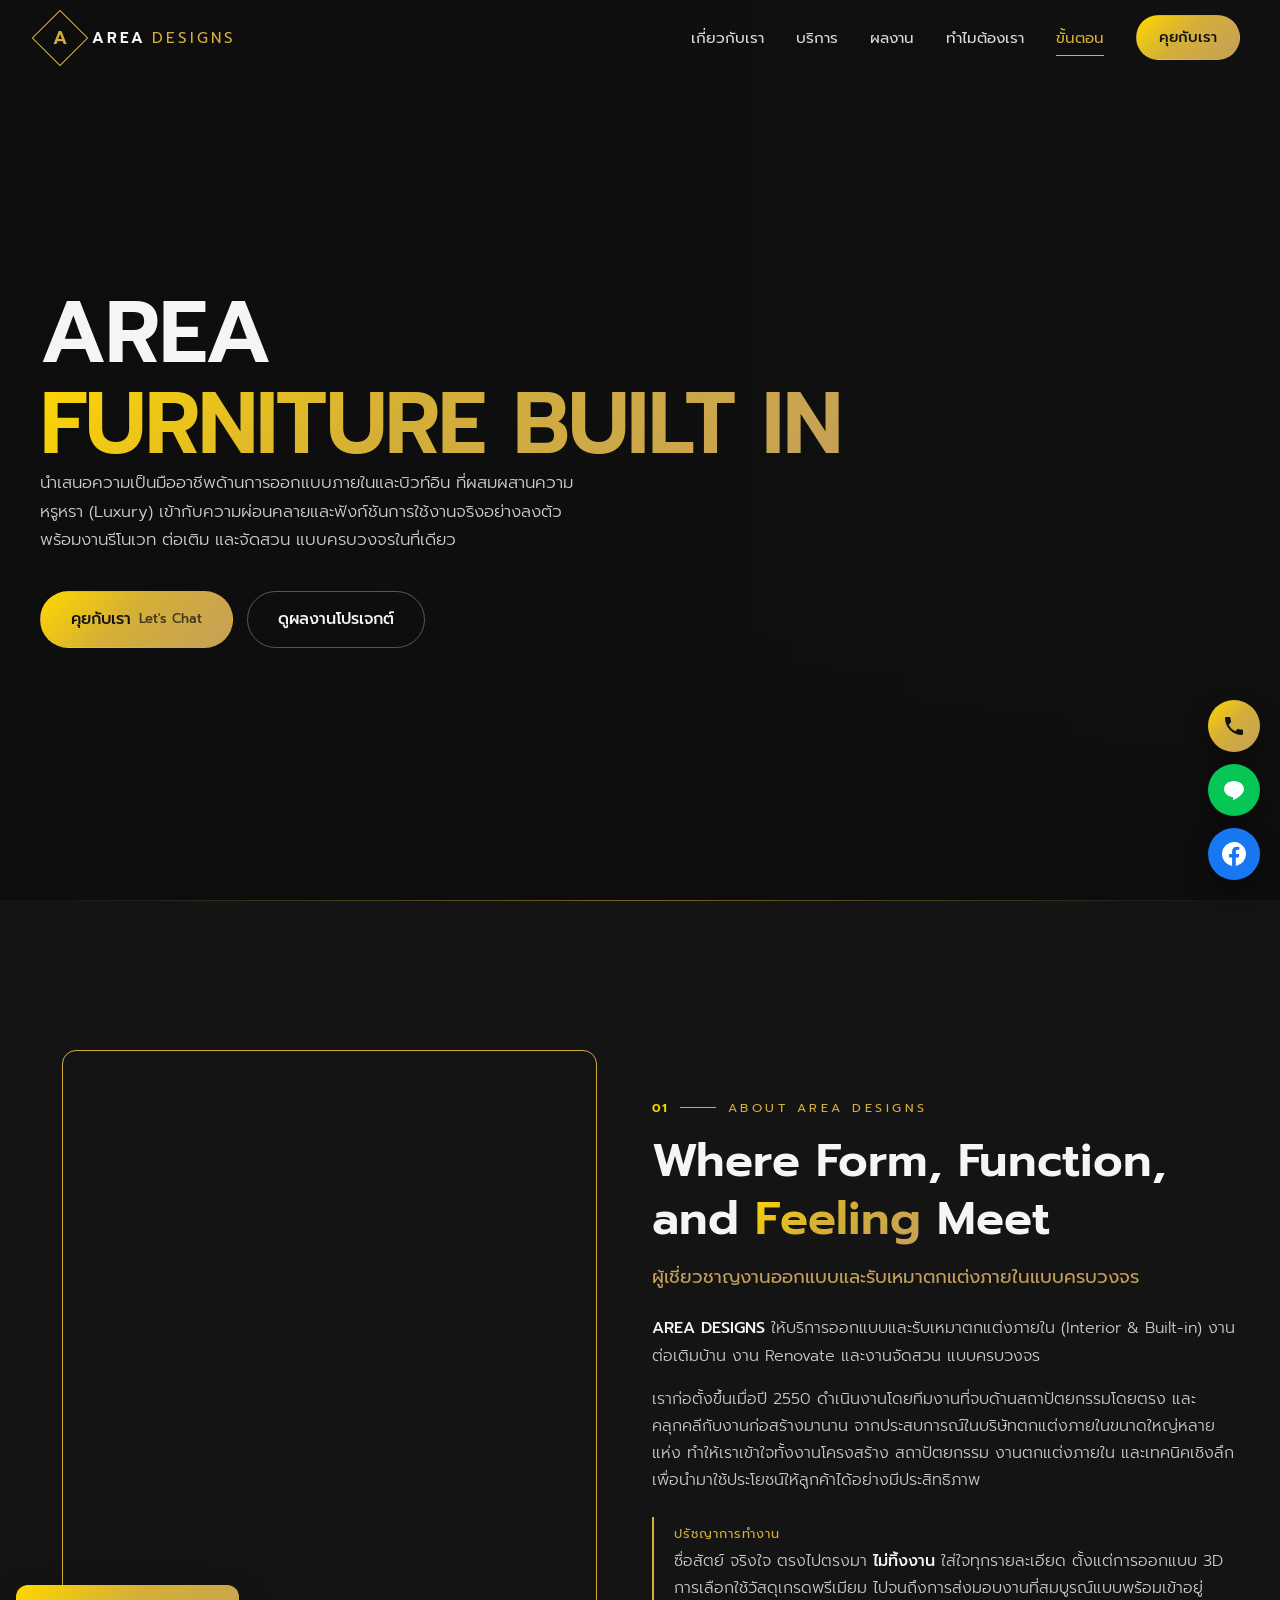
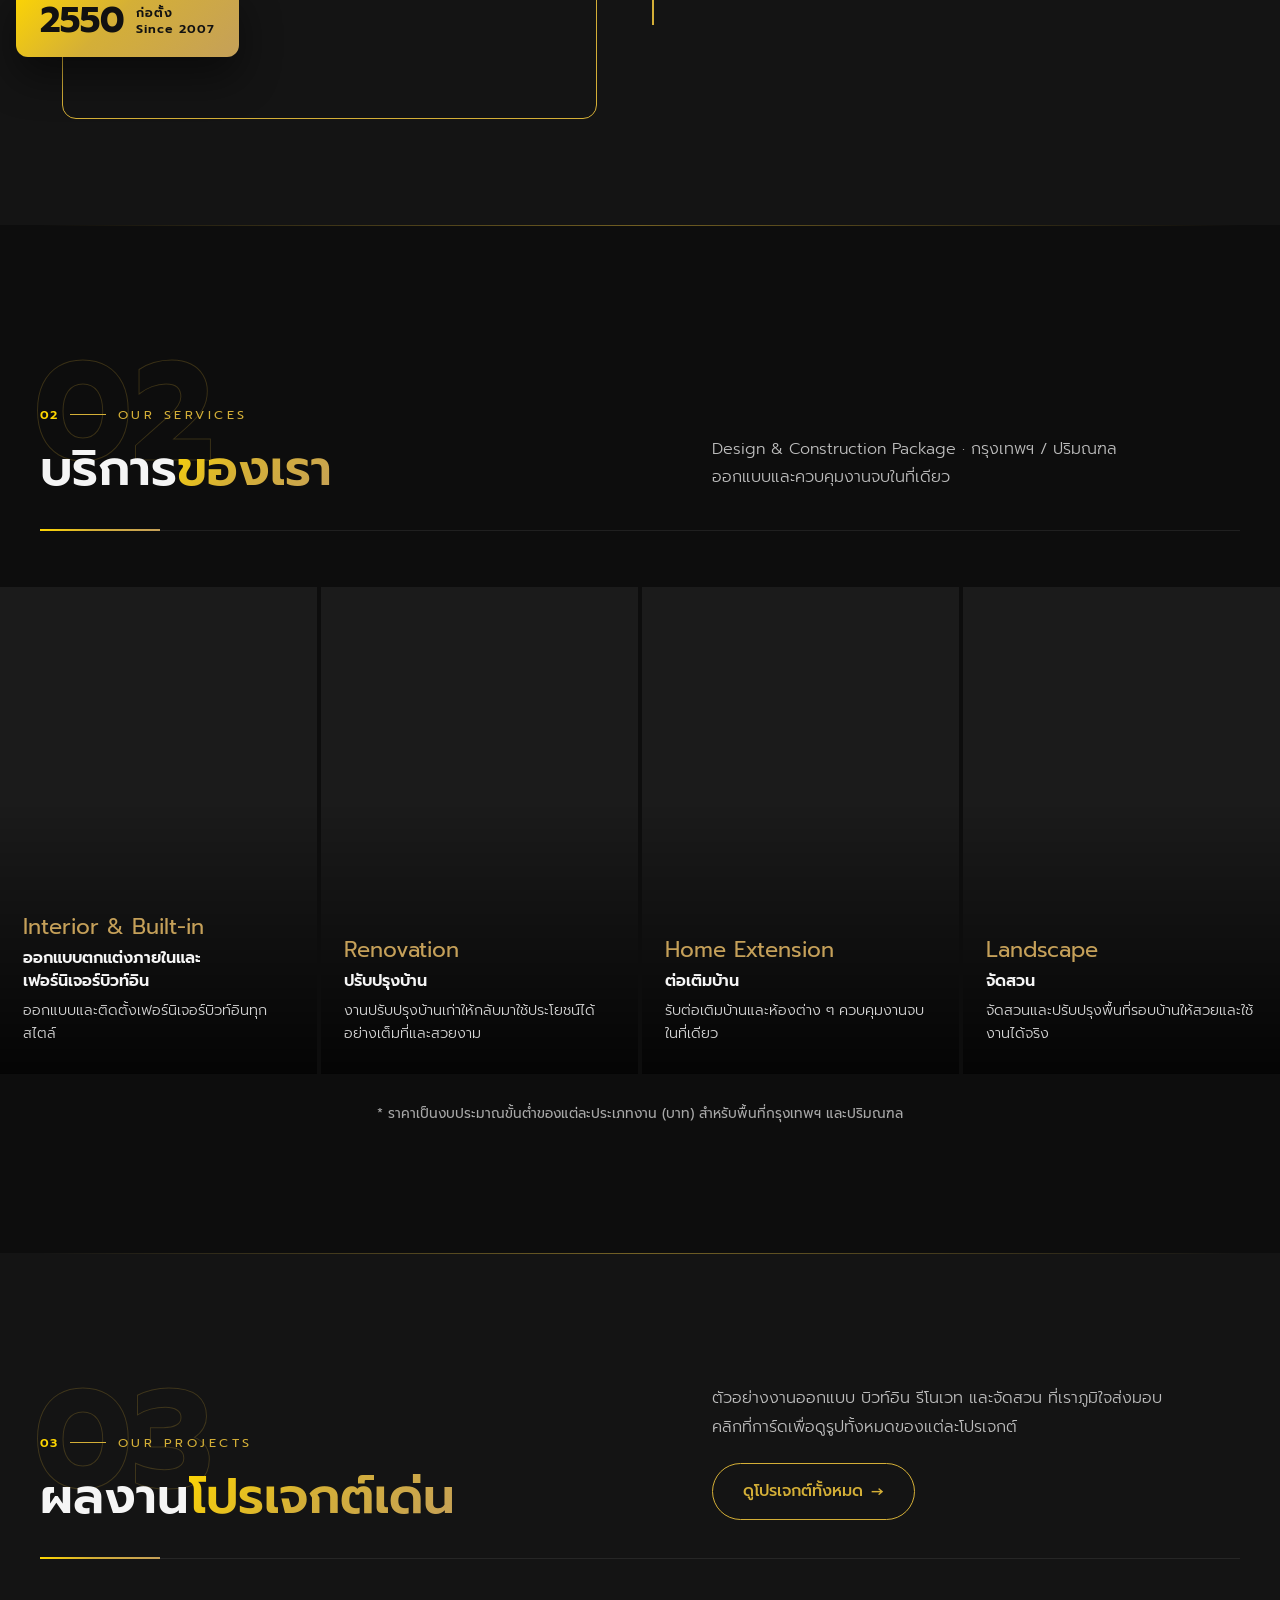
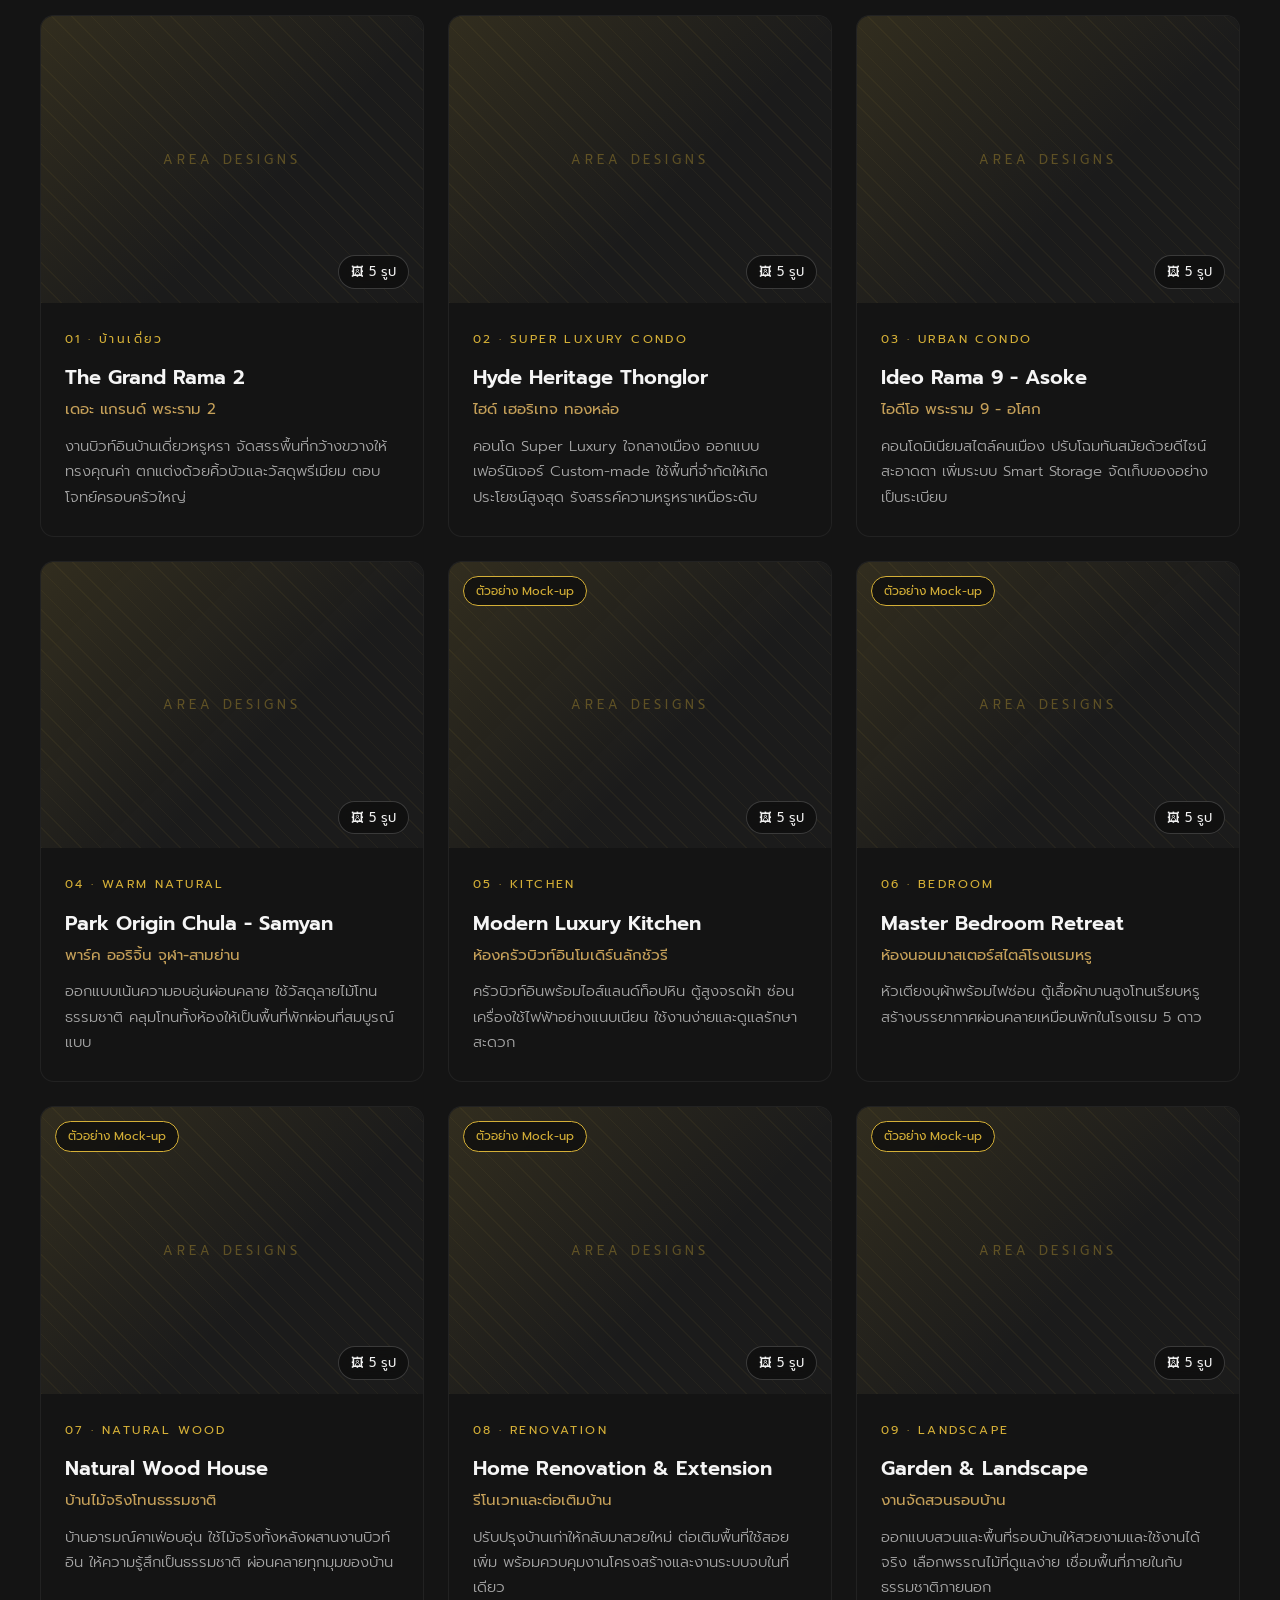
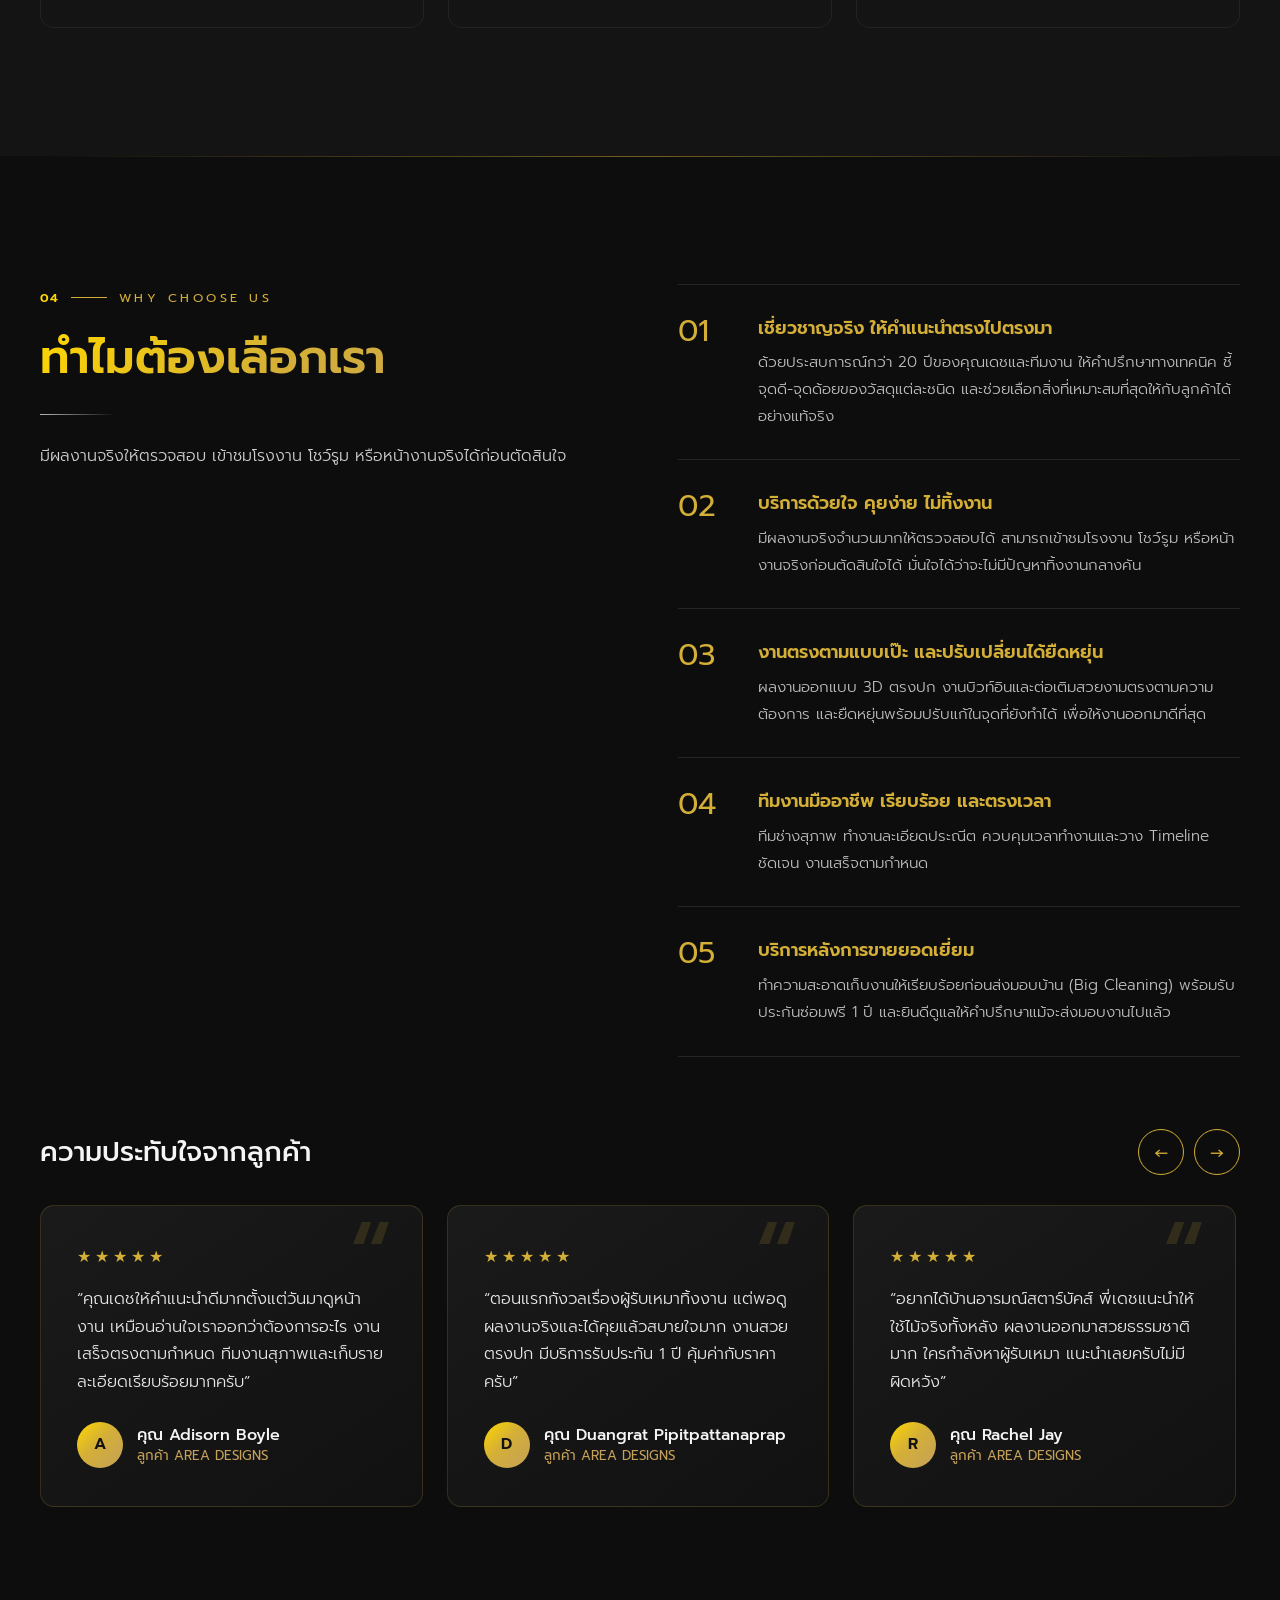
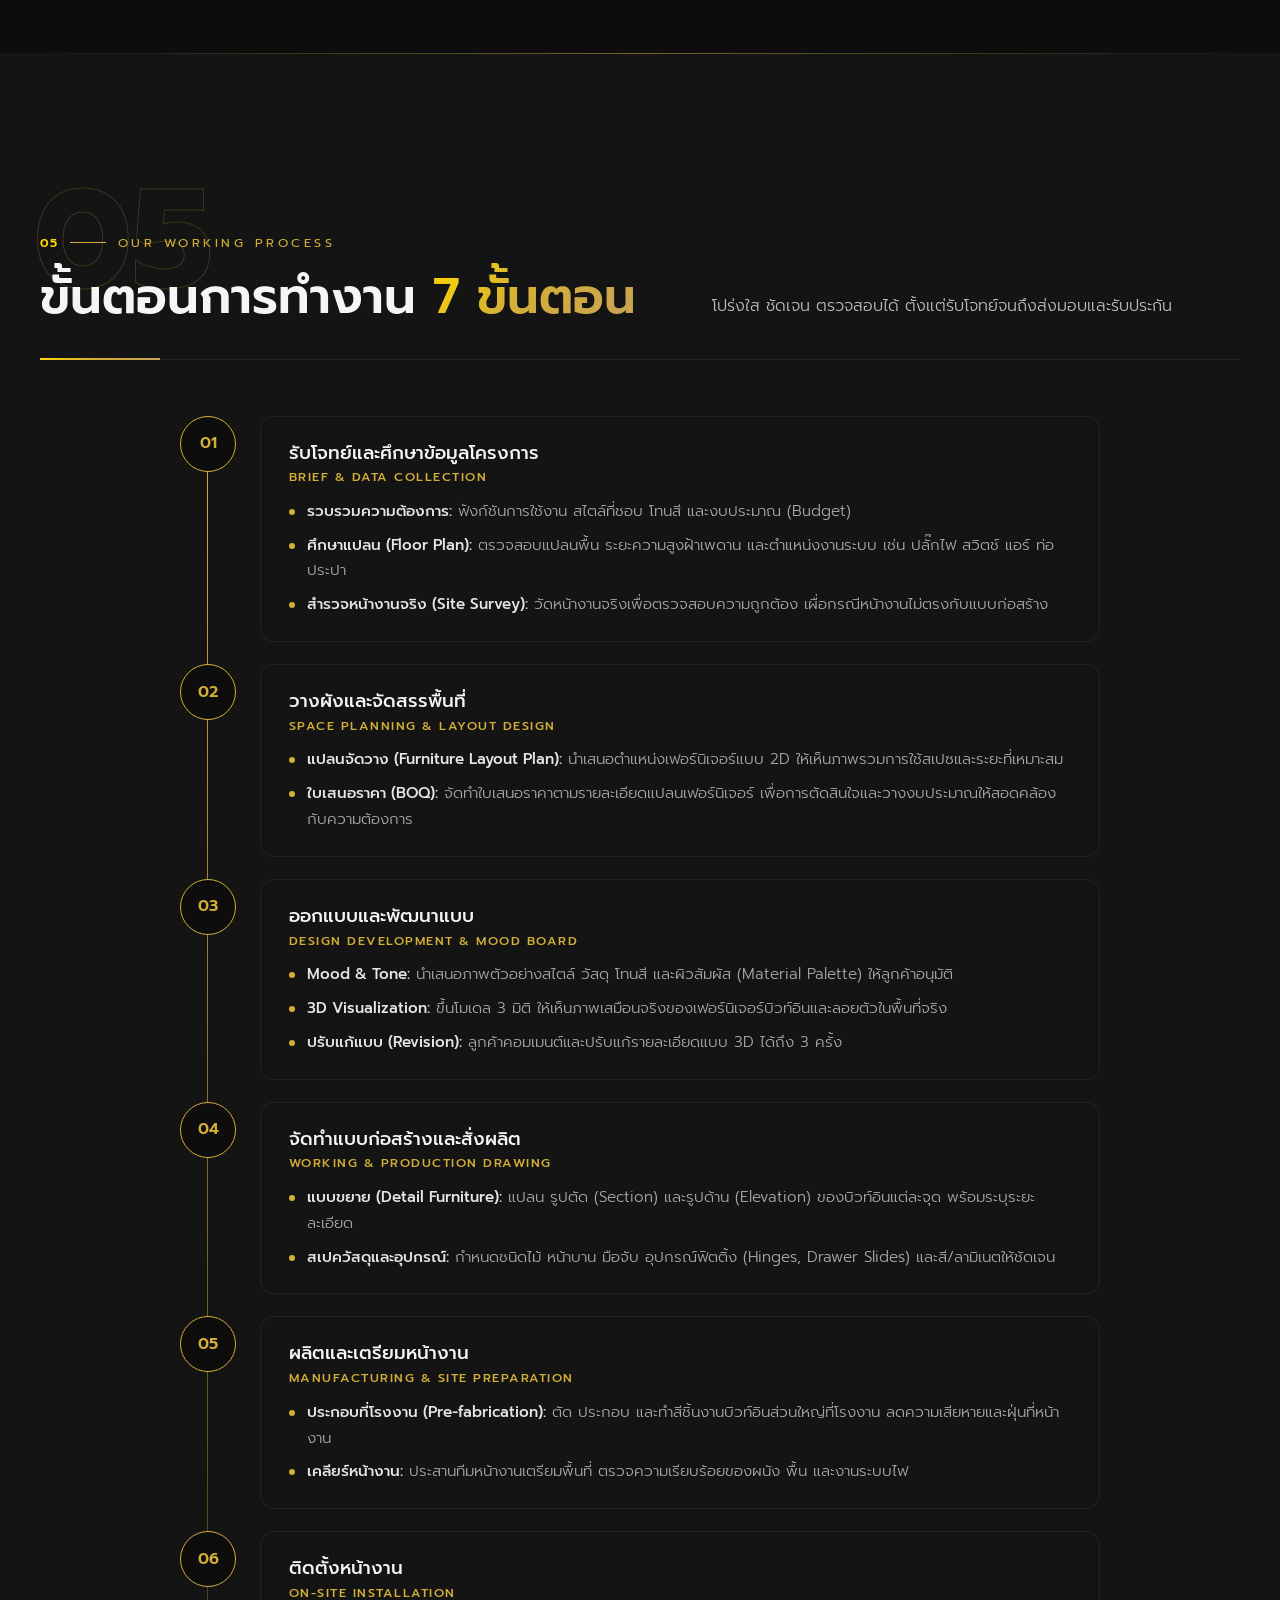
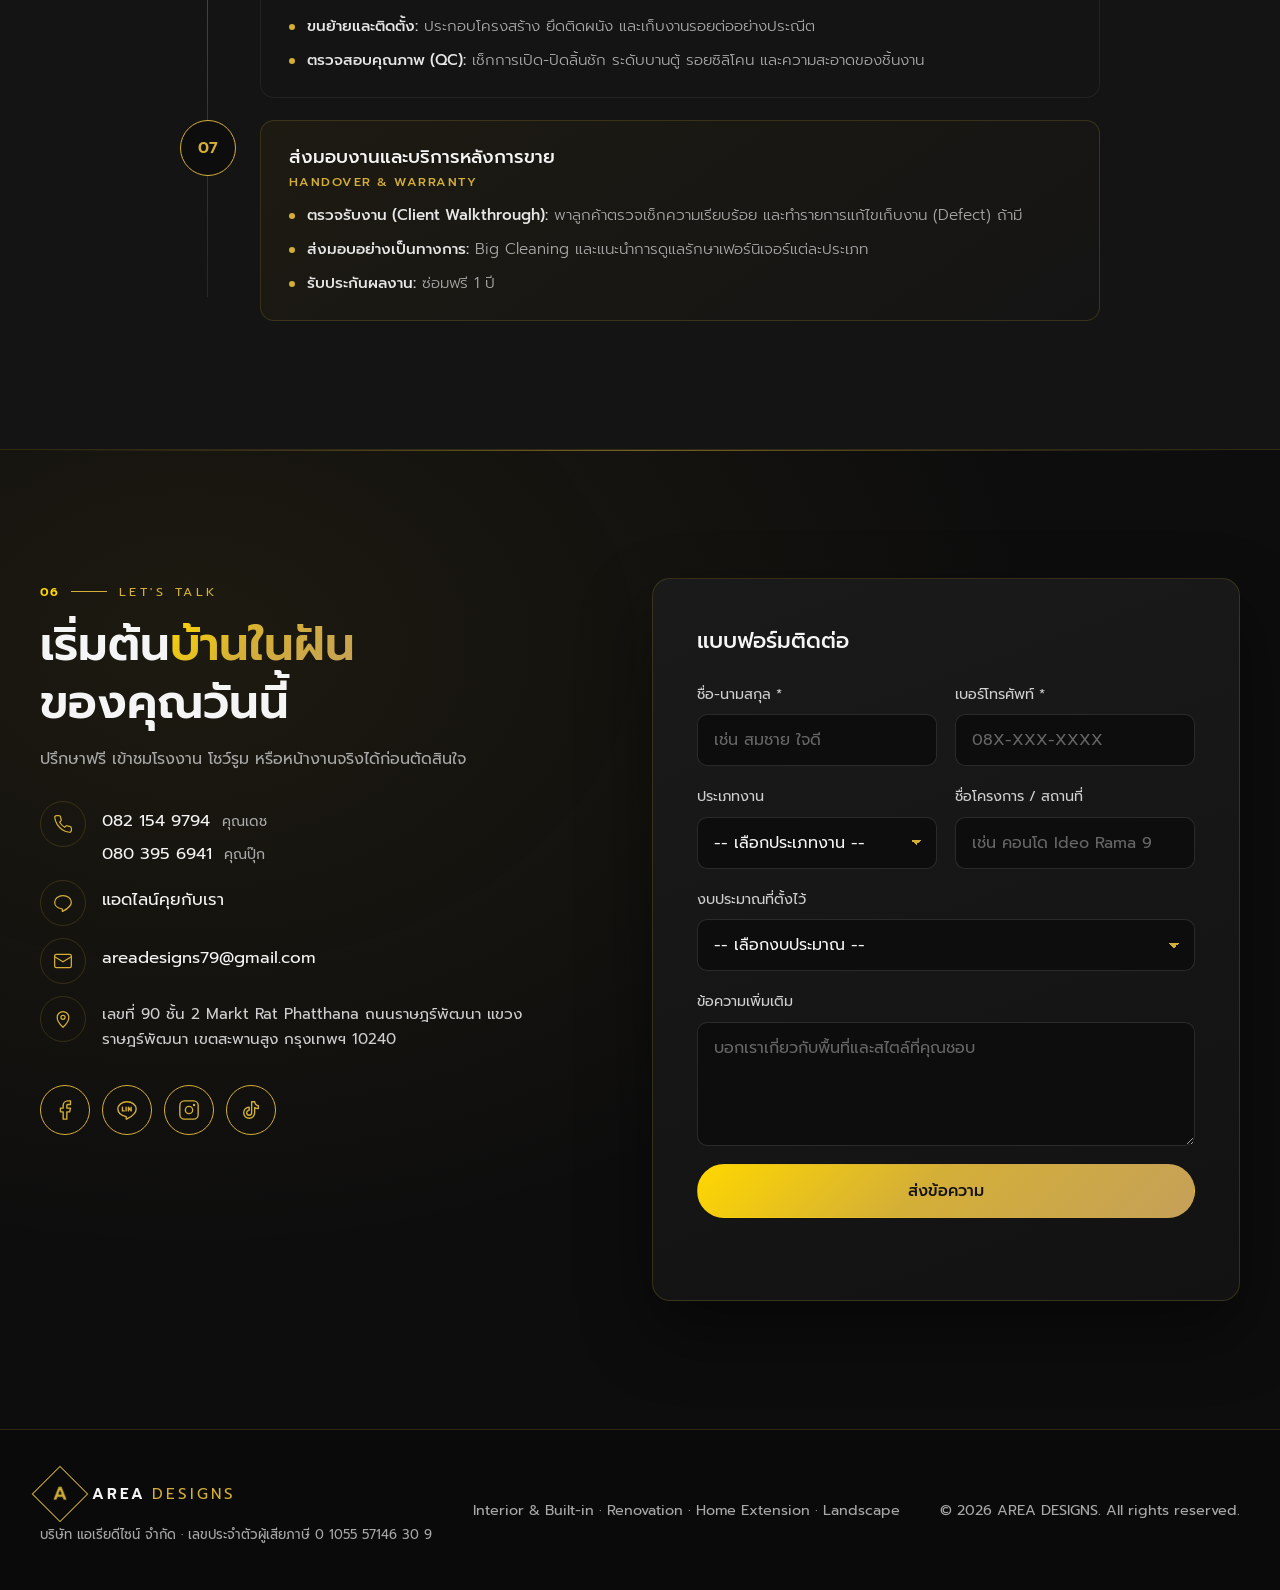
==== commit 9c7a769f: "Clearer sections, one font, new section headers - Six numbered content sections (01 About ... 06 Con" ====
--- a/index.html
+++ b/index.html
@@ -10,7 +10,7 @@
   <link rel="preconnect" href="https://fonts.googleapis.com">
   <link rel="preconnect" href="https://fonts.gstatic.com" crossorigin>
   <link
-    href="https://fonts.googleapis.com/css2?family=Inter:wght@300;400;500;600;700&family=Playfair+Display:wght@400;500&family=Prompt:wght@300;400;500;600;700&display=swap"
+    href="https://fonts.googleapis.com/css2?family=Prompt:wght@300;400;500;600;700&display=swap"
     rel="stylesheet">
   <link rel="stylesheet" href="styles.css">
 </head>
@@ -68,7 +68,7 @@
           </div>
         </div>
         <div class="about__text reveal">
-          <p class="eyebrow">About AREA DESIGNS</p>
+          <p class="eyebrow"><span class="eyebrow__num">01</span>About AREA DESIGNS</p>
           <h2 class="section-title">Where Form, Function,<br>and <span class="gold-text">Feeling</span> Meet</h2>
           <p class="lead">ผู้เชี่ยวชาญงานออกแบบและรับเหมาตกแต่งภายในแบบครบวงจร</p>
           <p><strong>AREA DESIGNS</strong> ให้บริการออกแบบและรับเหมาตกแต่งภายใน (Interior &amp; Built-in) งานต่อเติมบ้าน
@@ -88,11 +88,15 @@
     <!-- ========== 3. SERVICES ========== -->
     <section class="section services" id="services">
       <div class="container">
-        <div class="section-head reveal">
-          <p class="eyebrow">Our Services</p>
-          <h2 class="section-title">บริการ<span class="gold-text">ของเรา</span></h2>
-          <p class="section-sub">Design &amp; Construction Package · กรุงเทพฯ /
-            ปริมณฑล<br>ออกแบบและควบคุมงานจบในที่เดียว</p>
+        <div class="sec-head reveal">
+          <div class="sec-head__main">
+            <span class="sec-head__ghost" aria-hidden="true">02</span>
+            <p class="eyebrow"><span class="eyebrow__num">02</span>Our Services</p>
+            <h2 class="sec-head__title">บริการ<span class="gold-text">ของเรา</span></h2>
+          </div>
+          <div class="sec-head__side">
+            <p class="sec-head__sub">Design &amp; Construction Package · กรุงเทพฯ / ปริมณฑล<br>ออกแบบและควบคุมงานจบในที่เดียว</p>
+          </div>
         </div>
       </div>
       <div class="services__panels reveal">
@@ -179,14 +183,16 @@
     <!-- ========== 4. PROJECTS ========== -->
     <section class="section projects" id="projects">
       <div class="container">
-        <div class="section-head reveal">
-          <p class="eyebrow">Our Projects</p>
-          <h2 class="section-title">ผลงาน<span class="gold-text">โปรเจกต์เด่น</span></h2>
-          <p class="section-sub">ตัวอย่างงานออกแบบ บิวท์อิน รีโนเวท และจัดสวน
-            ที่เราภูมิใจส่งมอบ<br>คลิกที่การ์ดเพื่อดูรูปทั้งหมดของแต่ละโปรเจกต์</p>
-        </div>
-        <div class="projects__more reveal">
-          <a href="projects.html" class="btn btn--outline">ดูโปรเจกต์ทั้งหมด <span aria-hidden="true">→</span></a>
+        <div class="sec-head reveal">
+          <div class="sec-head__main">
+            <span class="sec-head__ghost" aria-hidden="true">03</span>
+            <p class="eyebrow"><span class="eyebrow__num">03</span>Our Projects</p>
+            <h2 class="sec-head__title">ผลงาน<span class="gold-text">โปรเจกต์เด่น</span></h2>
+          </div>
+          <div class="sec-head__side">
+            <p class="sec-head__sub">ตัวอย่างงานออกแบบ บิวท์อิน รีโนเวท และจัดสวน ที่เราภูมิใจส่งมอบ คลิกที่การ์ดเพื่อดูรูปทั้งหมดของแต่ละโปรเจกต์</p>
+            <a href="projects.html" class="btn btn--outline">ดูโปรเจกต์ทั้งหมด <span aria-hidden="true">→</span></a>
+          </div>
         </div>
         <div class="projects__grid">
           <article class="project reveal" tabindex="0" role="button" data-gallery="p1">
@@ -320,7 +326,7 @@
       <div class="container">
         <div class="why__grid">
           <div class="why__intro reveal">
-            <p class="why__eyebrow">Why Choose Us</p>
+            <p class="eyebrow"><span class="eyebrow__num">04</span>Why Choose Us</p>
             <h2 class="why__title">ทำไมต้องเลือกเรา</h2>
             <span class="why__rule" aria-hidden="true"></span>
             <p class="why__sub">มีผลงานจริงให้ตรวจสอบ เข้าชมโรงงาน โชว์รูม หรือหน้างานจริงได้ก่อนตัดสินใจ</p>
@@ -426,10 +432,15 @@
     <!-- ========== 6. PROCESS ========== -->
     <section class="section process" id="process">
       <div class="container">
-        <div class="section-head reveal">
-          <p class="eyebrow">Our Working Process</p>
-          <h2 class="section-title">ขั้นตอนการทำงาน <span class="gold-text">7 ขั้นตอน</span></h2>
-          <p class="section-sub">โปร่งใส ชัดเจน ตรวจสอบได้ ตั้งแต่รับโจทย์จนถึงส่งมอบและรับประกัน</p>
+        <div class="sec-head reveal">
+          <div class="sec-head__main">
+            <span class="sec-head__ghost" aria-hidden="true">05</span>
+            <p class="eyebrow"><span class="eyebrow__num">05</span>Our Working Process</p>
+            <h2 class="sec-head__title">ขั้นตอนการทำงาน <span class="gold-text">7 ขั้นตอน</span></h2>
+          </div>
+          <div class="sec-head__side">
+            <p class="sec-head__sub">โปร่งใส ชัดเจน ตรวจสอบได้ ตั้งแต่รับโจทย์จนถึงส่งมอบและรับประกัน</p>
+          </div>
         </div>
         <ol class="steps">
           <li class="step reveal">
@@ -523,7 +534,7 @@
     <section class="section contact" id="contact">
       <div class="container contact__grid">
         <div class="contact__info reveal">
-          <p class="eyebrow">Let's Talk</p>
+          <p class="eyebrow"><span class="eyebrow__num">06</span>Let's Talk</p>
           <h2 class="section-title">เริ่มต้น<span class="gold-text">บ้านในฝัน</span><br>ของคุณวันนี้</h2>
           <p class="section-sub">ปรึกษาฟรี เข้าชมโรงงาน โชว์รูม หรือหน้างานจริงได้ก่อนตัดสินใจ</p>
 
--- a/styles.css
+++ b/styles.css
@@ -21,7 +21,7 @@
 body {
   background: var(--bg);
   color: var(--text);
-  font-family: 'Inter', 'Prompt', system-ui, sans-serif;
+  font-family: 'Prompt', sans-serif;
   line-height: 1.7;
   -webkit-font-smoothing: antialiased;
   overflow-x: hidden;
@@ -29,7 +29,7 @@
 
 /* Thai text uses Prompt */
 :lang(th), p, li, label, blockquote, small, .btn, .nav__links a {
-  font-family: 'Prompt', 'Inter', sans-serif;
+  font-family: 'Prompt', sans-serif;
 }
 
 img { display: block; max-width: 100%; }
@@ -45,7 +45,7 @@
 }
 
 .eyebrow {
-  font-family: 'Inter', sans-serif;
+  font-family: 'Prompt', sans-serif;
   font-size: .78rem;
   letter-spacing: .28em;
   text-transform: uppercase;
@@ -61,13 +61,44 @@
 .section-head { text-align: center; max-width: 680px; margin: 0 auto 56px; }
 .section-head .eyebrow::after { content: ""; width: 32px; height: 1px; background: var(--gold); }
 .section-title {
-  font-family: 'Prompt', 'Inter', sans-serif;
+  font-family: 'Prompt', sans-serif;
   font-weight: 600;
   font-size: clamp(1.9rem, 4vw, 2.9rem);
   line-height: 1.25;
   margin-bottom: 14px;
 }
 .section-sub { color: var(--muted); }
+
+/* ---------- Clear section separation: alternating shades + a gold hairline on top ---------- */
+.services, .why { background: var(--bg); }
+.projects, .process { background: var(--bg-2); }
+.section::before {
+  content: ""; position: absolute; top: 0; left: 50%; transform: translateX(-50%);
+  width: min(1200px, 100% - 32px); height: 1px;
+  background: linear-gradient(90deg, transparent, rgba(212,175,55,.5), transparent);
+}
+
+/* Section number in the small label, e.g. "03 —— OUR PROJECTS" */
+.eyebrow:has(.eyebrow__num)::before { display: none; }
+.eyebrow__num { color: var(--gold-bright); font-weight: 600; letter-spacing: .08em; display: inline-flex; align-items: center; gap: 12px; }
+.eyebrow__num::after { content: ""; width: 36px; height: 1px; background: var(--gold); }
+
+/* Section header: title on the left, description (and button) on the right */
+.sec-head {
+  position: relative; display: grid; grid-template-columns: 1.15fr 1fr; gap: 24px 64px; align-items: end;
+  padding-bottom: 32px; margin-bottom: 56px; border-bottom: 1px solid rgba(255,255,255,.08);
+}
+.sec-head::after { content: ""; position: absolute; left: 0; bottom: -1px; width: 120px; height: 2px; background: var(--gold-grad); }
+.sec-head__main { position: relative; padding-top: clamp(28px, 4vw, 48px); }
+.sec-head__ghost {
+  position: absolute; left: -6px; top: -10px; z-index: 0; pointer-events: none;
+  font-weight: 700; font-size: clamp(5.5rem, 11vw, 9.5rem); line-height: 1;
+  color: transparent; -webkit-text-stroke: 1px rgba(212,175,55,.22);
+}
+.sec-head__main .eyebrow, .sec-head__title { position: relative; z-index: 1; }
+.sec-head__title { font-weight: 600; font-size: clamp(2rem, 4.2vw, 3.1rem); line-height: 1.2; }
+.sec-head__side { display: flex; flex-direction: column; align-items: flex-start; gap: 22px; padding-bottom: 6px; }
+.sec-head__sub { color: #BDBDBD; font-weight: 300; line-height: 1.8; max-width: 480px; }
 
 /* ---------- Buttons ---------- */
 .btn {
@@ -80,7 +111,7 @@
   cursor: pointer;
   transition: transform .3s var(--ease), box-shadow .3s var(--ease), background .3s, color .3s;
 }
-.btn .en { font-family: 'Inter', sans-serif; font-size: .82em; opacity: .75; }
+.btn .en { font-family: 'Prompt', sans-serif; font-size: .82em; opacity: .75; }
 .btn--gold { background: var(--gold-grad); color: #111; }
 .btn--gold:hover { transform: translateY(-2px); box-shadow: 0 12px 30px rgba(212, 175, 55, .35); }
 .btn--ghost { border-color: rgba(255,255,255,.3); color: var(--text); }
@@ -112,11 +143,11 @@
   display: grid; place-items: center;
   border: 1px solid var(--gold);
   color: var(--gold);
-  font-family: 'Inter', sans-serif; font-weight: 600; font-size: 1.15rem;
+  font-family: 'Prompt', sans-serif; font-weight: 600; font-size: 1.15rem;
   transform: rotate(45deg);
 }
 .logo__mark i { font-style: normal; transform: rotate(-45deg); line-height: 1; }
-.logo__text { font-family: 'Inter', sans-serif; font-weight: 600; letter-spacing: .2em; font-size: .95rem; }
+.logo__text { font-family: 'Prompt', sans-serif; font-weight: 600; letter-spacing: .2em; font-size: .95rem; }
 .logo__text em { font-style: normal; color: var(--gold); margin-left: 6px; font-weight: 400; }
 
 .nav__links { display: flex; align-items: center; gap: 32px; }
@@ -158,7 +189,7 @@
 
 .hero__inner { position: relative; display: grid; grid-template-columns: 1.4fr 1fr; gap: 48px; align-items: end; }
 .hero__title {
-  font-family: 'Inter', sans-serif;
+  font-family: 'Prompt', sans-serif;
   font-weight: 600;
   font-size: clamp(2.6rem, 7vw, 5.4rem);
   line-height: 1.05;
@@ -183,7 +214,7 @@
 }
 .stat-card:hover { transform: translateY(-4px); border-color: var(--gold); }
 .stat-card__num {
-  font-family: 'Inter', sans-serif; font-weight: 600; font-size: 2.8rem; line-height: 1.1;
+  font-family: 'Prompt', sans-serif; font-weight: 600; font-size: 2.8rem; line-height: 1.1;
   background: var(--gold-grad); -webkit-background-clip: text; background-clip: text; color: transparent;
 }
 .stat-card__label { color: var(--muted); }
@@ -218,8 +249,8 @@
   display: flex; align-items: center; gap: 12px;
   box-shadow: 0 20px 40px rgba(0,0,0,.45);
 }
-.about__badge strong { font-family: 'Inter', sans-serif; font-size: 2.2rem; line-height: 1; }
-.about__badge span { font-family: 'Inter', sans-serif; font-size: .78rem; text-transform: uppercase; letter-spacing: .08em; line-height: 1.3; font-weight: 600; }
+.about__badge strong { font-family: 'Prompt', sans-serif; font-size: 2.2rem; line-height: 1; }
+.about__badge span { font-family: 'Prompt', sans-serif; font-size: .78rem; text-transform: uppercase; letter-spacing: .08em; line-height: 1.3; font-weight: 600; }
 .about__text .lead { color: var(--gold-soft); font-size: 1.15rem; margin-bottom: 22px; }
 .about__text p:not(.lead):not(.eyebrow) { color: #C9C9C9; margin-bottom: 16px; font-weight: 300; }
 .about__text strong { color: var(--text); font-weight: 500; }
@@ -251,7 +282,7 @@
 }
 .project__img::before {
   content: "AREA DESIGNS"; position: absolute; inset: 0; display: grid; place-items: center;
-  font-family: 'Inter', sans-serif; letter-spacing: .3em; font-size: .8rem; color: rgba(212,175,55,.35);
+  font-family: 'Prompt', sans-serif; letter-spacing: .3em; font-size: .8rem; color: rgba(212,175,55,.35);
 }
 .project__img img { position: relative; }
 .project__badge {
@@ -269,8 +300,8 @@
   opacity: 0; transition: opacity .5s;
 }
 .project__body { padding: 22px 24px 26px; flex: 1; }
-.project__no { font-family: 'Inter', sans-serif; font-size: .75rem; letter-spacing: .2em; text-transform: uppercase; color: var(--gold); }
-.project h3 { font-family: 'Inter', sans-serif; font-weight: 600; font-size: 1.25rem; margin: 8px 0 2px; }
+.project__no { font-family: 'Prompt', sans-serif; font-size: .75rem; letter-spacing: .2em; text-transform: uppercase; color: var(--gold); }
+.project h3 { font-family: 'Prompt', sans-serif; font-weight: 600; font-size: 1.25rem; margin: 8px 0 2px; }
 .project__th { color: var(--gold-soft); font-size: .95rem; margin-bottom: 12px; }
 .project__desc { color: var(--muted); font-weight: 300; font-size: .93rem; }
 
@@ -298,7 +329,6 @@
 @keyframes projectIn { from { opacity: 0; transform: translateY(16px) scale(.98); } to { opacity: 1; transform: none; } }
 
 /* "ดูโปรเจกต์ทั้งหมด" button under the homepage projects heading */
-.projects__more { display: flex; justify-content: center; margin: -24px 0 40px; }
 .btn--outline { border-color: var(--gold); color: var(--gold); background: transparent; }
 .btn--outline:hover { background: var(--gold-grad); color: #111; border-color: transparent; transform: translateY(-2px); box-shadow: 0 12px 30px rgba(212, 175, 55, .3); }
 .btn--outline span { transition: transform .3s var(--ease); }
@@ -329,7 +359,7 @@
 .filter-btn {
   display: inline-flex; align-items: center; gap: 8px;
   padding: 12px 22px; border-radius: 8px; cursor: pointer;
-  font-family: 'Prompt', 'Inter', sans-serif; font-size: .98rem;
+  font-family: 'Prompt', sans-serif; font-size: .98rem;
   background: #111; color: var(--gold-soft); border: 1px solid rgba(212,175,55,.3);
   transition: background .3s, color .3s, border-color .3s, transform .3s var(--ease), box-shadow .3s;
 }
@@ -339,7 +369,7 @@
   box-shadow: 0 10px 26px rgba(212,175,55,.28);
 }
 .filter-btn__count {
-  min-width: 24px; padding: 1px 7px; border-radius: 999px; font-family: 'Inter', sans-serif; font-size: .75rem; text-align: center;
+  min-width: 24px; padding: 1px 7px; border-radius: 999px; font-family: 'Prompt', sans-serif; font-size: .75rem; text-align: center;
   background: rgba(212,175,55,.14); color: var(--gold);
 }
 .filter-btn.active .filter-btn__count { background: rgba(0,0,0,.18); color: #111; }
@@ -371,10 +401,10 @@
   padding: 16px clamp(16px, 3vw, 32px);
 }
 .lightbox__info { flex: 1; min-width: 0; }
-.lightbox__title { font-family: 'Inter', sans-serif; font-weight: 600; font-size: clamp(1rem, 2vw, 1.25rem); white-space: nowrap; overflow: hidden; text-overflow: ellipsis; }
+.lightbox__title { font-family: 'Prompt', sans-serif; font-weight: 600; font-size: clamp(1rem, 2vw, 1.25rem); white-space: nowrap; overflow: hidden; text-overflow: ellipsis; }
 .lightbox__sub { color: var(--gold-soft); font-size: .88rem; white-space: nowrap; overflow: hidden; text-overflow: ellipsis; }
 .lightbox__counter {
-  font-family: 'Inter', sans-serif; font-weight: 500; font-size: .95rem; letter-spacing: .08em;
+  font-family: 'Prompt', sans-serif; font-weight: 500; font-size: .95rem; letter-spacing: .08em;
   color: var(--gold); padding: 6px 14px; border: 1px solid var(--line); border-radius: 999px; white-space: nowrap;
 }
 .lightbox__close {
@@ -429,14 +459,13 @@
 .lightbox button:focus-visible { outline: 2px solid var(--gold); outline-offset: 3px; }
 
 /* ---------- Why ---------- */
-.why { background: var(--bg-2); }
+.why { background: var(--bg); }
 .contact svg {
   width: 24px; height: 24px; fill: none; stroke: var(--gold); stroke-width: 1.5;
   stroke-linecap: round; stroke-linejoin: round;
 }
 .why__grid { display: grid; grid-template-columns: 1fr 1fr; gap: clamp(40px, 6vw, 96px); align-items: start; }
 .why__intro { position: sticky; top: calc(var(--nav-h) + 32px); }
-.why__eyebrow { font-family: 'Playfair Display', Georgia, serif; font-size: clamp(1.6rem, 2.6vw, 2.1rem); color: var(--gold); line-height: 1.2; }
 .why__title {
   font-family: 'Prompt', sans-serif; font-weight: 600; font-size: clamp(2rem, 4vw, 2.9rem); line-height: 1.3; margin-top: 6px;
   background: var(--gold-grad); -webkit-background-clip: text; background-clip: text; color: transparent;
@@ -450,7 +479,7 @@
   padding: 30px 0; border-bottom: 1px solid rgba(255,255,255,.1);
 }
 .why-item__no {
-  font-family: 'Playfair Display', Georgia, serif; font-size: 1.9rem; line-height: 1.1; color: var(--gold);
+  font-family: 'Prompt', sans-serif; font-size: 1.9rem; line-height: 1.1; color: var(--gold);
   transition: transform .4s var(--ease);
 }
 .why-item h3 { font-family: 'Prompt', sans-serif; font-weight: 600; font-size: 1.12rem; line-height: 1.5; color: var(--gold); margin-bottom: 8px; transition: color .3s; }
@@ -485,7 +514,7 @@
 .review:hover { transform: translateY(-4px); }
 .review::before {
   content: "\201C"; position: absolute; top: 4px; right: 28px;
-  font-family: Georgia, serif; font-size: 7rem; line-height: 1; color: rgba(212,175,55,.15);
+  font-family: 'Prompt', sans-serif; font-size: 7rem; line-height: 1; color: rgba(212,175,55,.15);
 }
 .review__stars { color: var(--gold); letter-spacing: 4px; margin-bottom: 14px; }
 .review blockquote { font-size: 1.02rem; font-weight: 300; color: #E6E6E6; margin-bottom: 26px; }
@@ -508,7 +537,7 @@
 .step__no {
   position: relative; z-index: 1;
   width: 56px; height: 56px; border-radius: 50%; display: grid; place-items: center;
-  font-family: 'Inter', sans-serif; font-weight: 600; color: var(--gold);
+  font-family: 'Prompt', sans-serif; font-weight: 600; color: var(--gold);
   background: var(--bg); border: 1px solid var(--gold);
   transition: background .4s, color .4s;
 }
@@ -521,7 +550,7 @@
 .step:hover .step__card { border-color: var(--line); transform: translateX(4px); }
 .step__card--gold { border-color: var(--line); background: linear-gradient(145deg, #1D1A12, #141414); }
 .step h3 { font-family: 'Prompt', sans-serif; font-weight: 500; font-size: 1.15rem; margin-bottom: 12px; line-height: 1.4; }
-.step h3 small { display: block; font-family: 'Inter', sans-serif; font-size: .78rem; letter-spacing: .12em; text-transform: uppercase; color: var(--gold); font-weight: 500; margin-top: 2px; }
+.step h3 small { display: block; font-family: 'Prompt', sans-serif; font-size: .78rem; letter-spacing: .12em; text-transform: uppercase; color: var(--gold); font-weight: 500; margin-top: 2px; }
 .step ul { list-style: none; display: grid; gap: 8px; }
 .step li { position: relative; padding-left: 18px; color: var(--muted); font-size: .95rem; font-weight: 300; }
 .step li::before { content: ""; position: absolute; left: 0; top: .72em; width: 6px; height: 6px; border-radius: 50%; background: var(--gold); }
@@ -550,7 +579,7 @@
   position: absolute; left: 0; right: 0; bottom: 0; z-index: 2;
   padding: 0 clamp(18px, 1.8vw, 28px) clamp(22px, 2.2vw, 32px);
 }
-.svc__en { font-family: 'Playfair Display', Georgia, serif; font-size: clamp(1.25rem, 1.7vw, 1.6rem); color: var(--gold-soft); line-height: 1.3; }
+.svc__en { font-family: 'Prompt', sans-serif; font-size: clamp(1.25rem, 1.7vw, 1.6rem); color: var(--gold-soft); line-height: 1.3; }
 .svc__th { font-family: 'Prompt', sans-serif; font-weight: 600; font-size: clamp(1rem, 1.25vw, 1.15rem); line-height: 1.45; margin: 6px 0 6px; }
 .nowrap { white-space: nowrap; }
 .svc__desc { color: #D6D6D6; font-weight: 300; font-size: .9rem; line-height: 1.6; }
@@ -573,7 +602,7 @@
 
 .service__prices { list-style: none; border-top: 1px solid var(--line); padding-top: 16px; display: grid; gap: 10px; }
 .service__prices li { display: flex; flex-direction: column; font-size: .9rem; color: #CFCFCF; line-height: 1.5; }
-.service__prices strong { font-family: 'Inter', sans-serif; font-weight: 600; font-size: 1.3rem; color: var(--gold); white-space: nowrap; }
+.service__prices strong { font-family: 'Prompt', sans-serif; font-weight: 600; font-size: 1.3rem; color: var(--gold); white-space: nowrap; }
 .service__prices strong::before { content: "เริ่มต้น "; font-family: 'Prompt', sans-serif; font-size: .78rem; font-weight: 400; color: var(--muted); }
 .services__note { text-align: center; color: var(--muted); font-size: .85rem; margin-top: 28px; }
 
@@ -592,7 +621,7 @@
   display: grid; place-items: center; flex: 0 0 auto;
 }
 .contact__list svg { width: 20px; height: 20px; }
-.contact__list a { font-family: 'Inter', sans-serif; font-size: 1.05rem; transition: color .3s; word-break: break-word; }
+.contact__list a { font-family: 'Prompt', sans-serif; font-size: 1.05rem; transition: color .3s; word-break: break-word; }
 .contact__list a:hover { color: var(--gold); }
 .contact__list li { align-items: flex-start; }
 .contact__list li .ic { margin-top: -6px; }
@@ -626,7 +655,7 @@
   width: 100%; padding: 13px 16px;
   background: var(--bg); color: var(--text);
   border: 1px solid rgba(255,255,255,.12); border-radius: 10px;
-  font-family: 'Prompt', 'Inter', sans-serif; font-size: 1rem;
+  font-family: 'Prompt', sans-serif; font-size: 1rem;
   transition: border-color .3s, box-shadow .3s;
 }
 .form select {
@@ -660,7 +689,7 @@
 .float-btn {
   display: inline-flex; align-items: center; justify-content: flex-end;
   height: 52px; min-width: 52px; padding: 0 14px; border-radius: 999px;
-  color: #fff; font-family: 'Prompt', 'Inter', sans-serif; font-weight: 600; font-size: .92rem; white-space: nowrap;
+  color: #fff; font-family: 'Prompt', sans-serif; font-weight: 600; font-size: .92rem; white-space: nowrap;
   box-shadow: 0 10px 25px rgba(0,0,0,.4);
   transition: transform .3s var(--ease), box-shadow .3s;
 }
@@ -687,6 +716,8 @@
   .svc { height: 440px; }
   .reviews { grid-auto-columns: calc((100% - 24px) / 2); }
   .why__grid { grid-template-columns: 1fr; gap: 28px; }
+  .sec-head { grid-template-columns: 1fr; gap: 18px; margin-bottom: 40px; }
+  .sec-head__side { padding-bottom: 0; }
   .why__intro { position: static; }
   .projects__grid { grid-template-columns: repeat(2, 1fr); }
   .hero__inner { grid-template-columns: 1fr; align-items: start; }
@@ -738,7 +769,6 @@
   .float-btn { height: 48px; min-width: 48px; padding: 0 12px; }
   .filters { gap: 8px; }
   .filter-btn { padding: 10px 14px; font-size: .9rem; }
-  .projects__more { margin: -20px 0 32px; }
   .cta-band__inner { flex-direction: column; align-items: flex-start; }
   .cta-band .btn { width: 100%; }
   .lightbox__slide { padding: 8px 12px; }
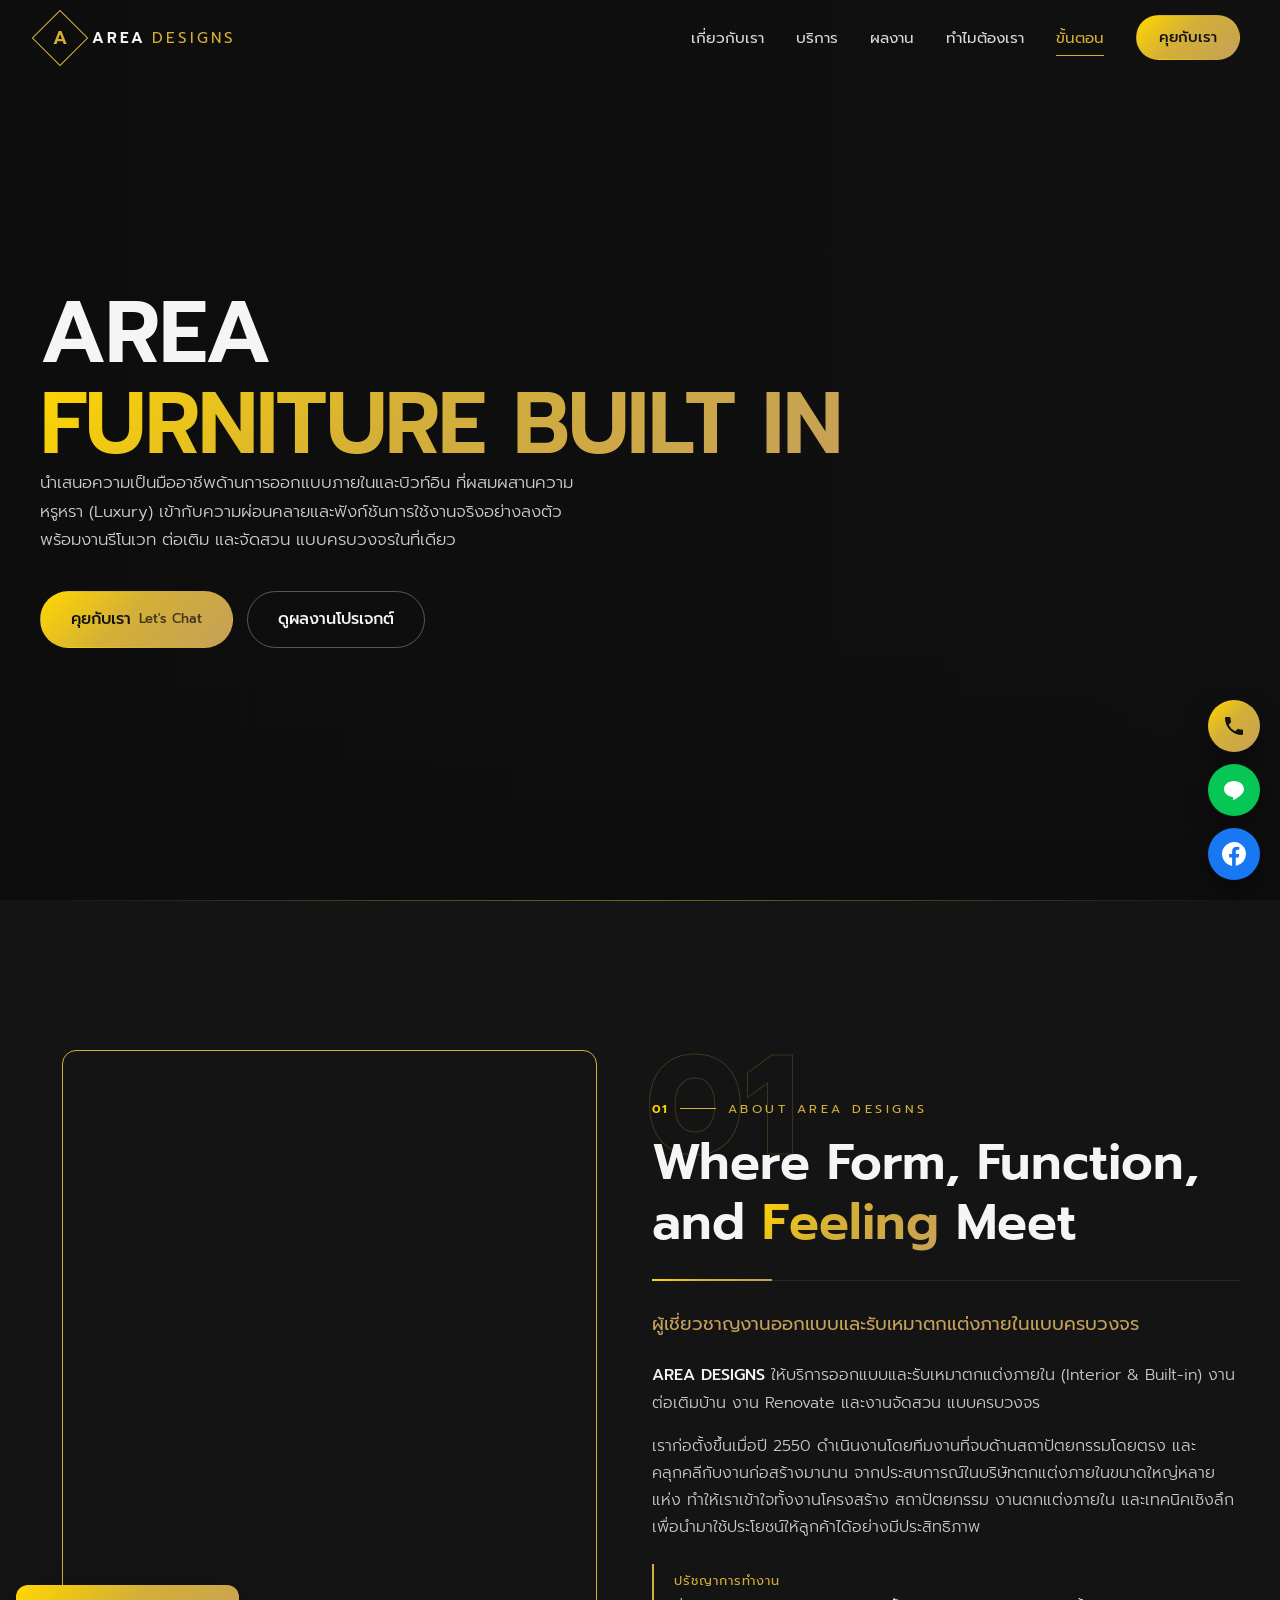
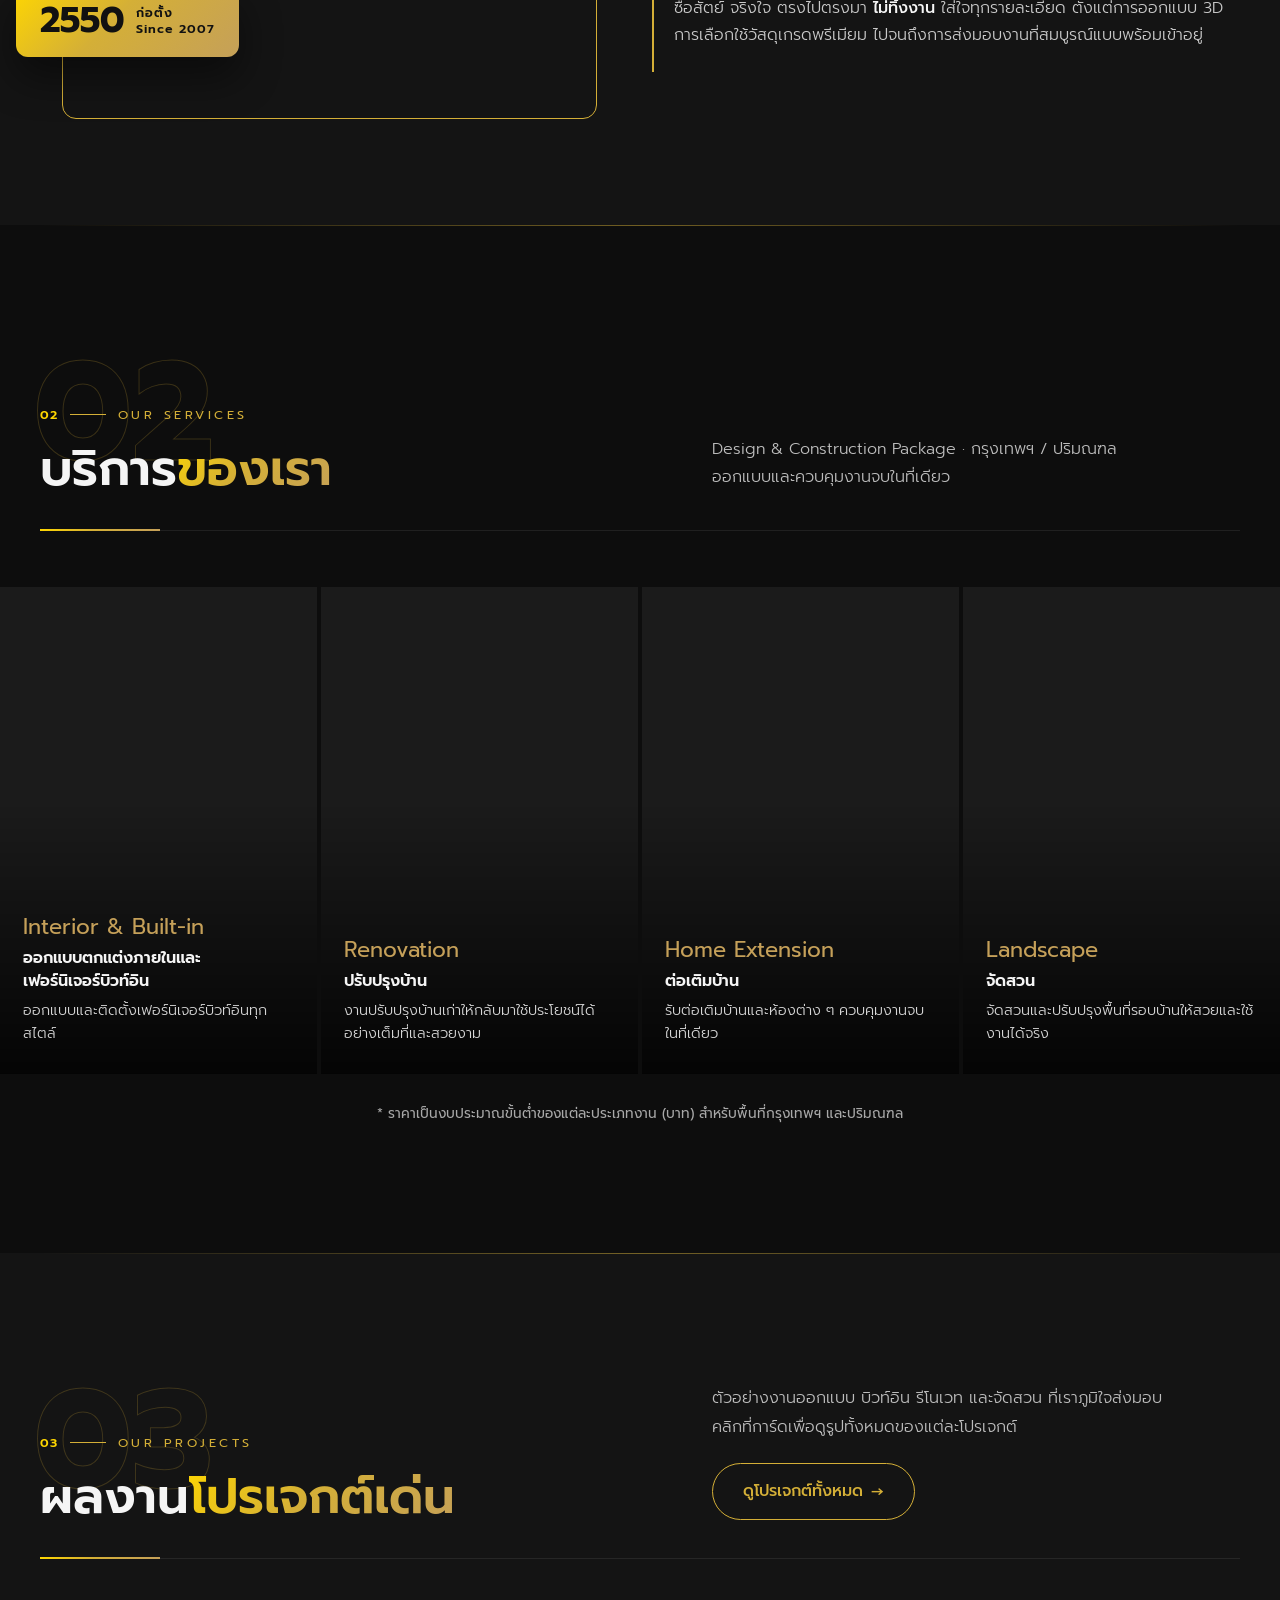
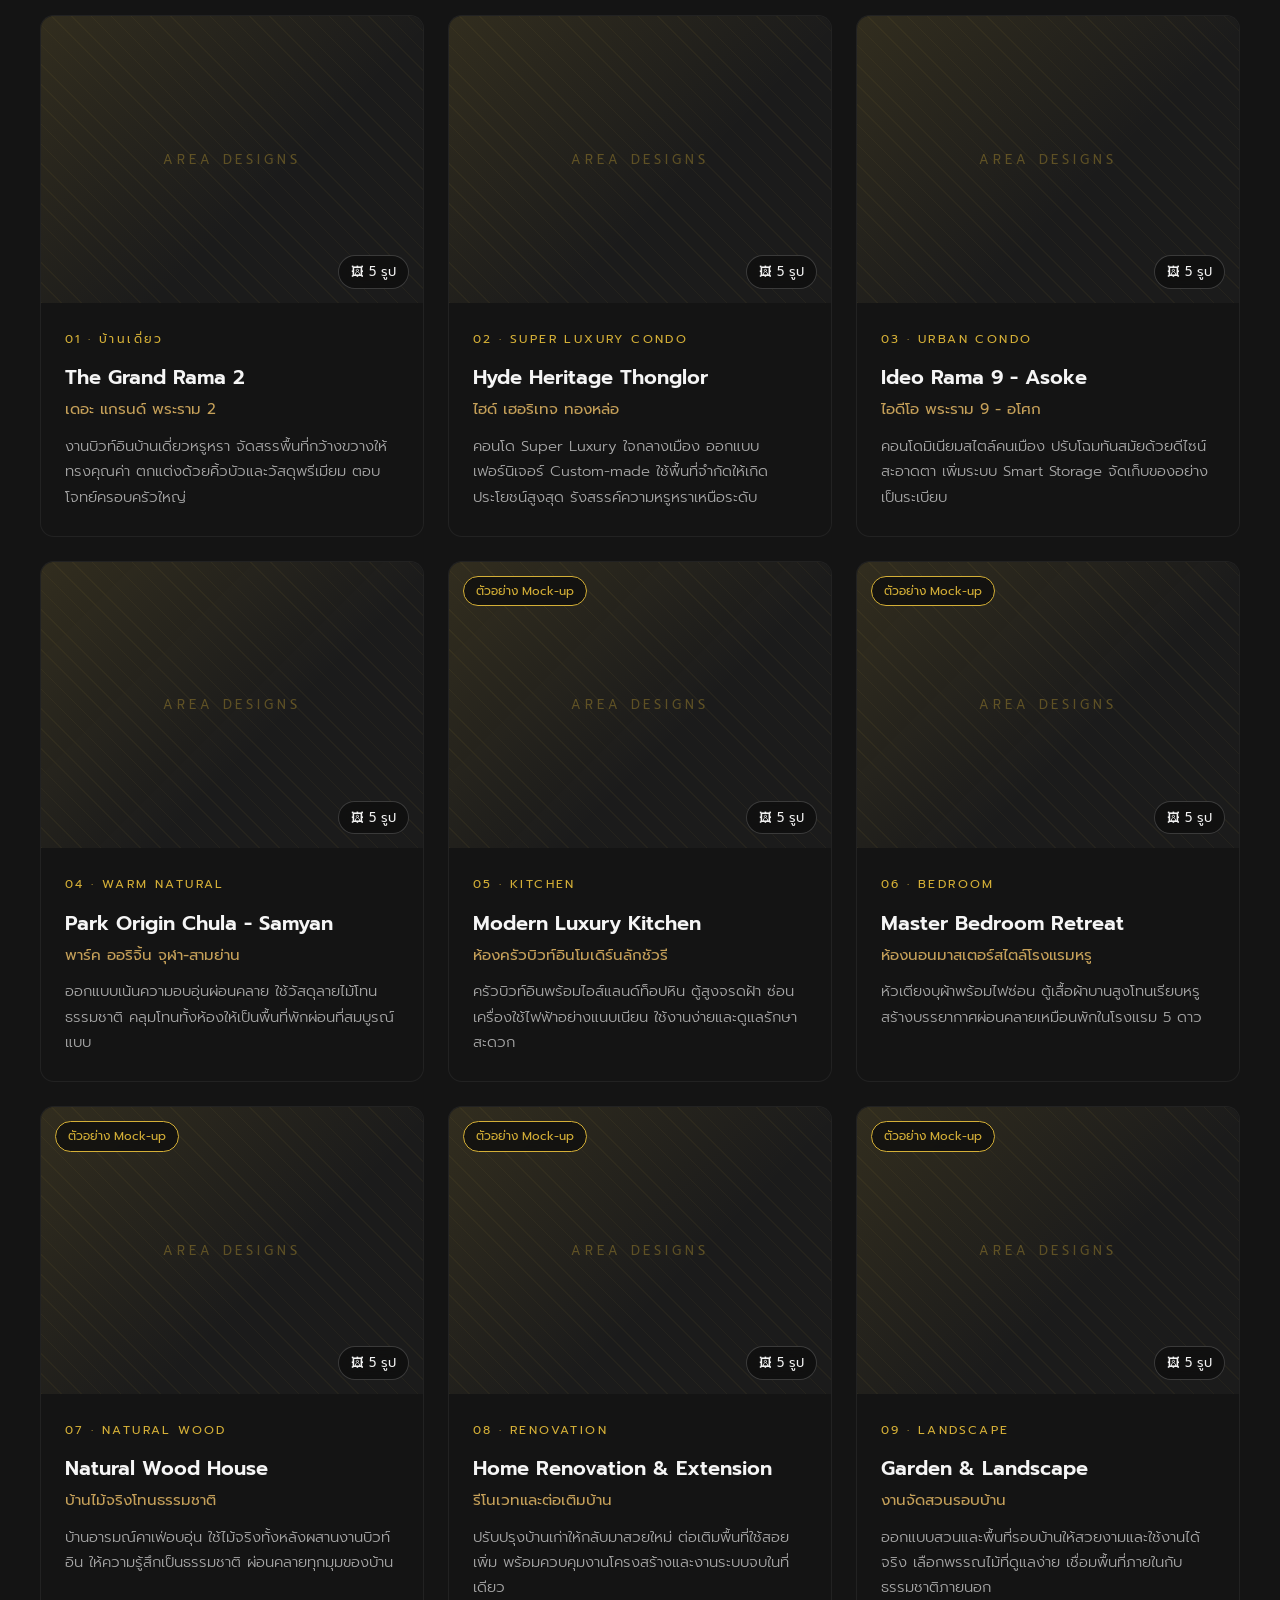
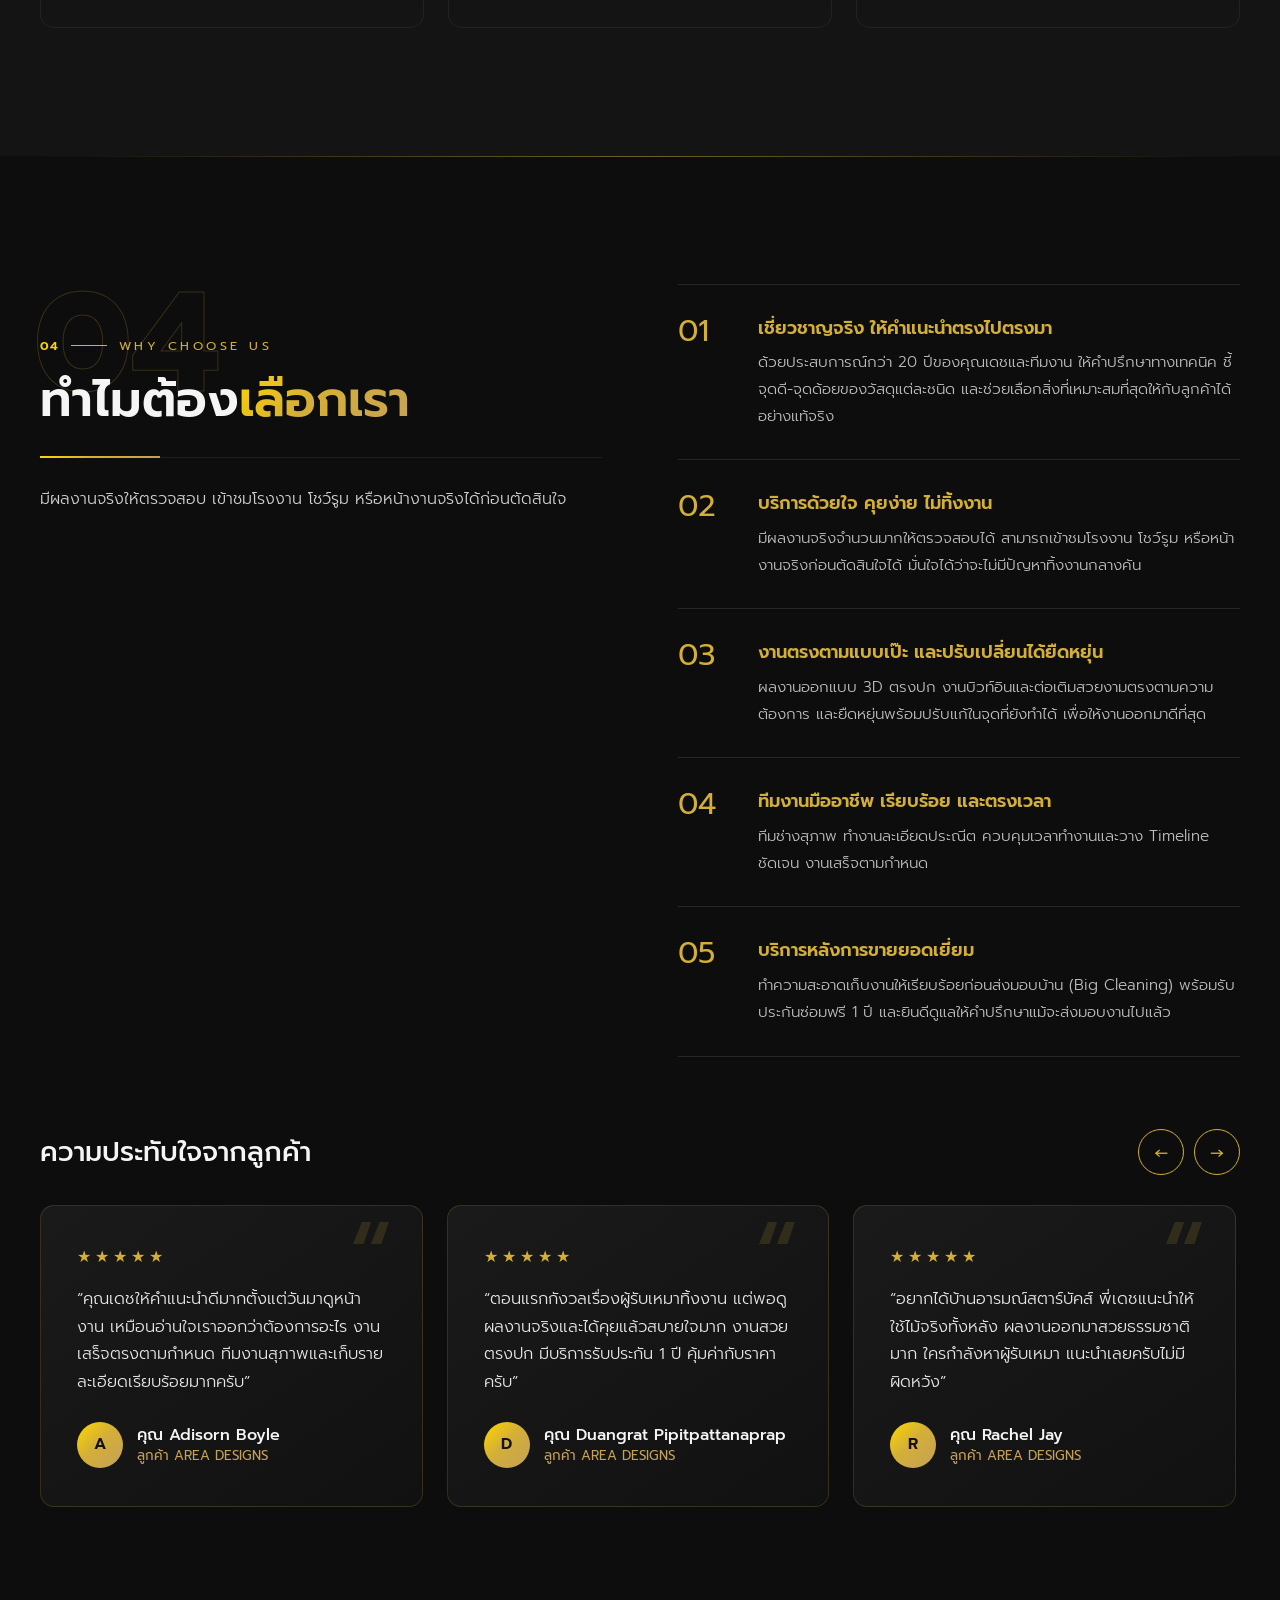
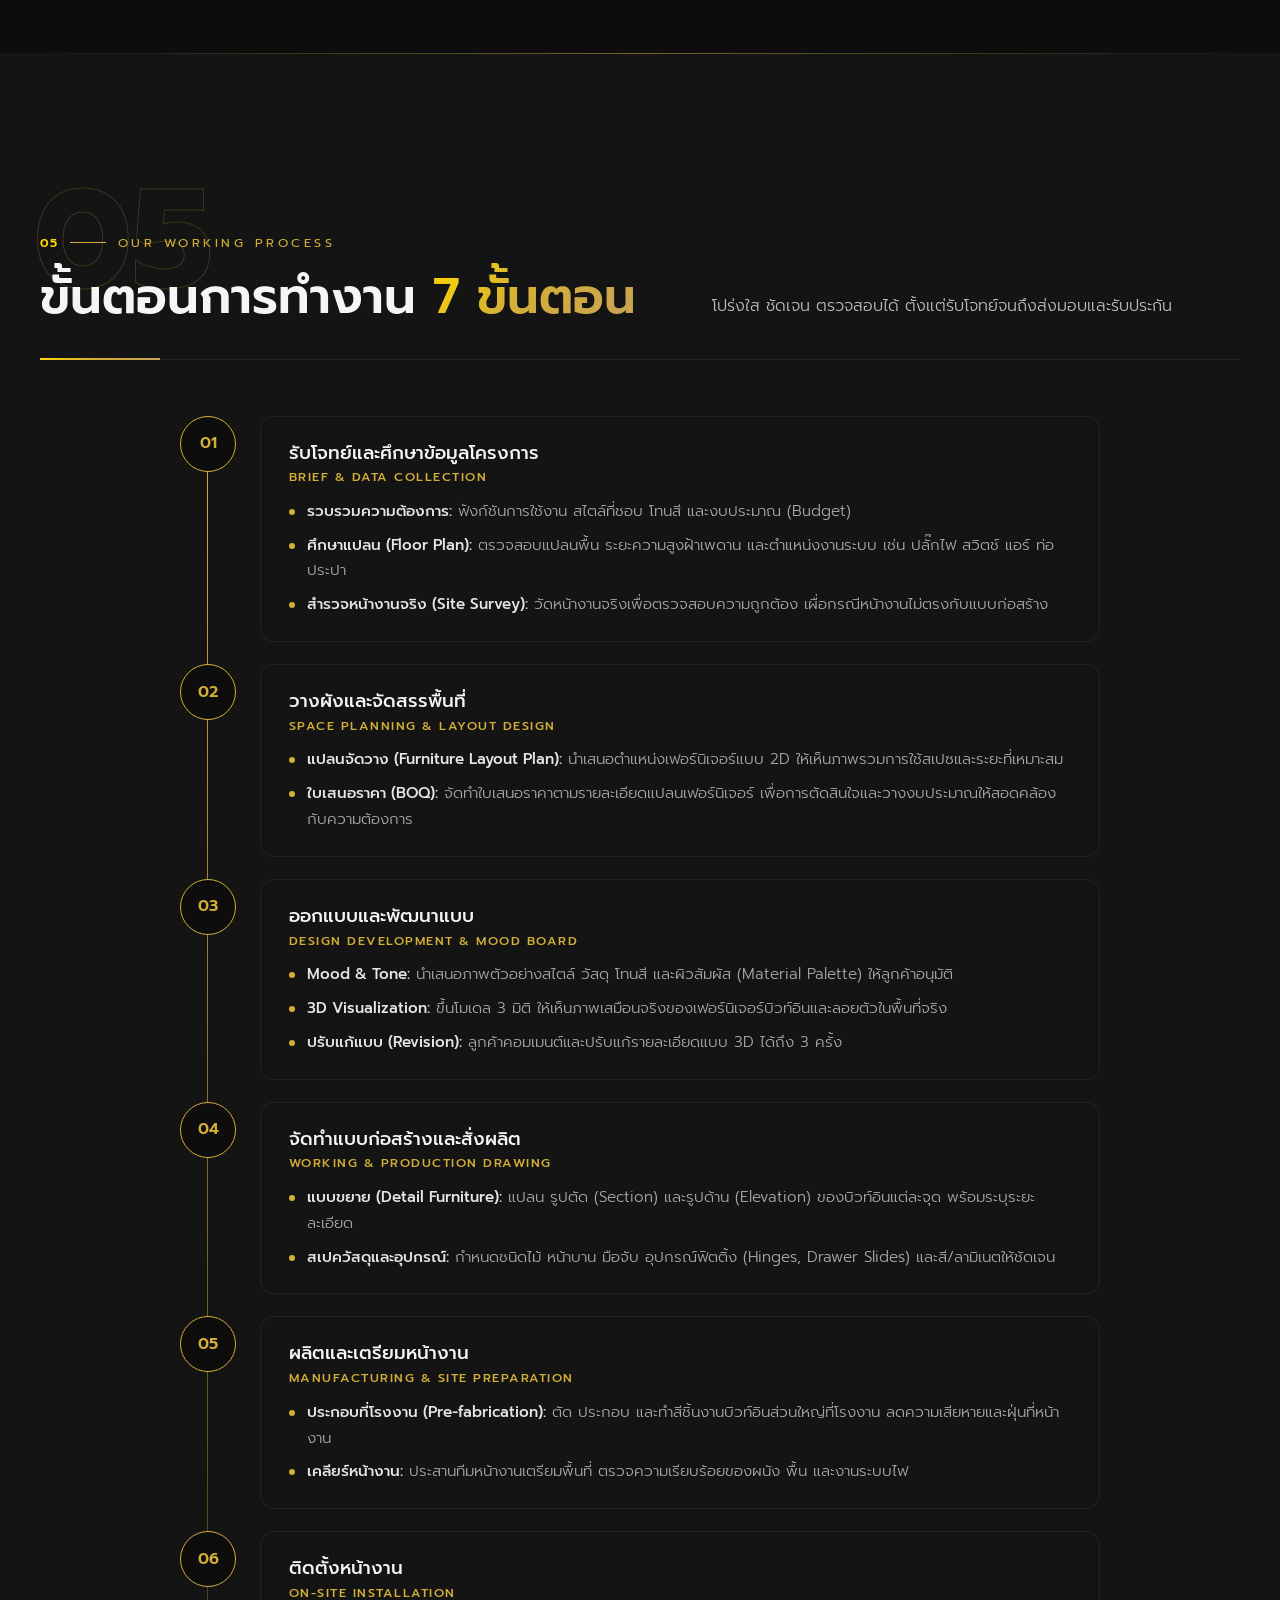
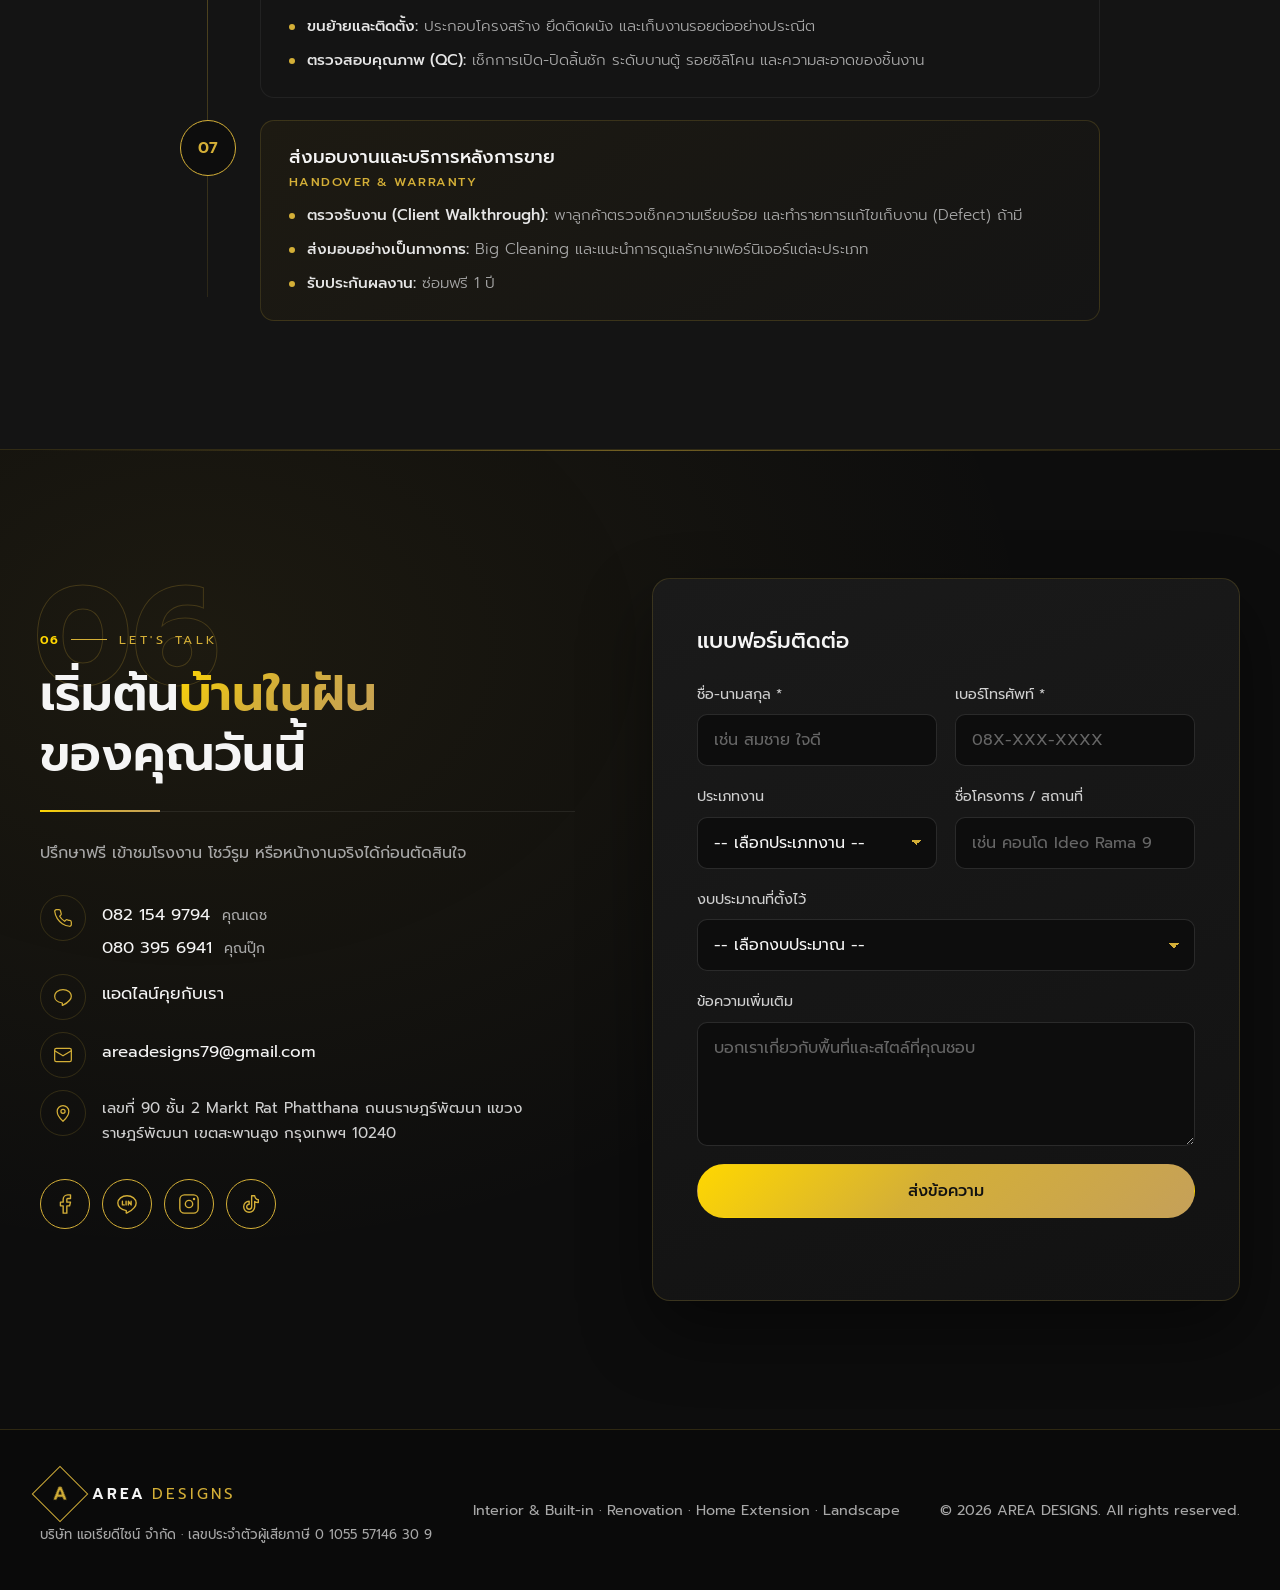
==== commit 54754f99: "Use the same section header on About, Why Choose Us and Contact Sections 01, 04 and 06 now get the b" ====
--- a/index.html
+++ b/index.html
@@ -68,8 +68,13 @@
           </div>
         </div>
         <div class="about__text reveal">
-          <p class="eyebrow"><span class="eyebrow__num">01</span>About AREA DESIGNS</p>
-          <h2 class="section-title">Where Form, Function,<br>and <span class="gold-text">Feeling</span> Meet</h2>
+          <div class="sec-head sec-head--stack">
+            <div class="sec-head__main">
+              <span class="sec-head__ghost" aria-hidden="true">01</span>
+              <p class="eyebrow"><span class="eyebrow__num">01</span>About AREA DESIGNS</p>
+              <h2 class="sec-head__title">Where Form, Function,<br>and <span class="gold-text">Feeling</span> Meet</h2>
+            </div>
+          </div>
           <p class="lead">ผู้เชี่ยวชาญงานออกแบบและรับเหมาตกแต่งภายในแบบครบวงจร</p>
           <p><strong>AREA DESIGNS</strong> ให้บริการออกแบบและรับเหมาตกแต่งภายใน (Interior &amp; Built-in) งานต่อเติมบ้าน
             งาน Renovate และงานจัดสวน แบบครบวงจร</p>
@@ -326,9 +331,13 @@
       <div class="container">
         <div class="why__grid">
           <div class="why__intro reveal">
-            <p class="eyebrow"><span class="eyebrow__num">04</span>Why Choose Us</p>
-            <h2 class="why__title">ทำไมต้องเลือกเรา</h2>
-            <span class="why__rule" aria-hidden="true"></span>
+            <div class="sec-head sec-head--stack">
+              <div class="sec-head__main">
+                <span class="sec-head__ghost" aria-hidden="true">04</span>
+                <p class="eyebrow"><span class="eyebrow__num">04</span>Why Choose Us</p>
+                <h2 class="sec-head__title">ทำไมต้อง<span class="gold-text">เลือกเรา</span></h2>
+              </div>
+            </div>
             <p class="why__sub">มีผลงานจริงให้ตรวจสอบ เข้าชมโรงงาน โชว์รูม หรือหน้างานจริงได้ก่อนตัดสินใจ</p>
           </div>
           <ol class="why-list">
@@ -534,8 +543,13 @@
     <section class="section contact" id="contact">
       <div class="container contact__grid">
         <div class="contact__info reveal">
-          <p class="eyebrow"><span class="eyebrow__num">06</span>Let's Talk</p>
-          <h2 class="section-title">เริ่มต้น<span class="gold-text">บ้านในฝัน</span><br>ของคุณวันนี้</h2>
+          <div class="sec-head sec-head--stack">
+            <div class="sec-head__main">
+              <span class="sec-head__ghost" aria-hidden="true">06</span>
+              <p class="eyebrow"><span class="eyebrow__num">06</span>Let's Talk</p>
+              <h2 class="sec-head__title">เริ่มต้น<span class="gold-text">บ้านในฝัน</span><br>ของคุณวันนี้</h2>
+            </div>
+          </div>
           <p class="section-sub">ปรึกษาฟรี เข้าชมโรงงาน โชว์รูม หรือหน้างานจริงได้ก่อนตัดสินใจ</p>
 
           <ul class="contact__list">
--- a/styles.css
+++ b/styles.css
@@ -99,6 +99,8 @@
 .sec-head__title { font-weight: 600; font-size: clamp(2rem, 4.2vw, 3.1rem); line-height: 1.2; }
 .sec-head__side { display: flex; flex-direction: column; align-items: flex-start; gap: 22px; padding-bottom: 6px; }
 .sec-head__sub { color: #BDBDBD; font-weight: 300; line-height: 1.8; max-width: 480px; }
+/* Same header inside a column (About, Why Choose Us, Contact): stacked, no right side */
+.sec-head--stack { display: block; padding-bottom: 28px; margin-bottom: 28px; }
 
 /* ---------- Buttons ---------- */
 .btn {
@@ -466,11 +468,6 @@
 }
 .why__grid { display: grid; grid-template-columns: 1fr 1fr; gap: clamp(40px, 6vw, 96px); align-items: start; }
 .why__intro { position: sticky; top: calc(var(--nav-h) + 32px); }
-.why__title {
-  font-family: 'Prompt', sans-serif; font-weight: 600; font-size: clamp(2rem, 4vw, 2.9rem); line-height: 1.3; margin-top: 6px;
-  background: var(--gold-grad); -webkit-background-clip: text; background-clip: text; color: transparent;
-}
-.why__rule { display: block; width: 76px; height: 1px; margin: 26px 0 28px; background: linear-gradient(90deg, rgba(255,255,255,.7), transparent); }
 .why__sub { color: #CFCFCF; font-weight: 300; }
 
 .why-list { list-style: none; border-top: 1px solid rgba(255,255,255,.1); }
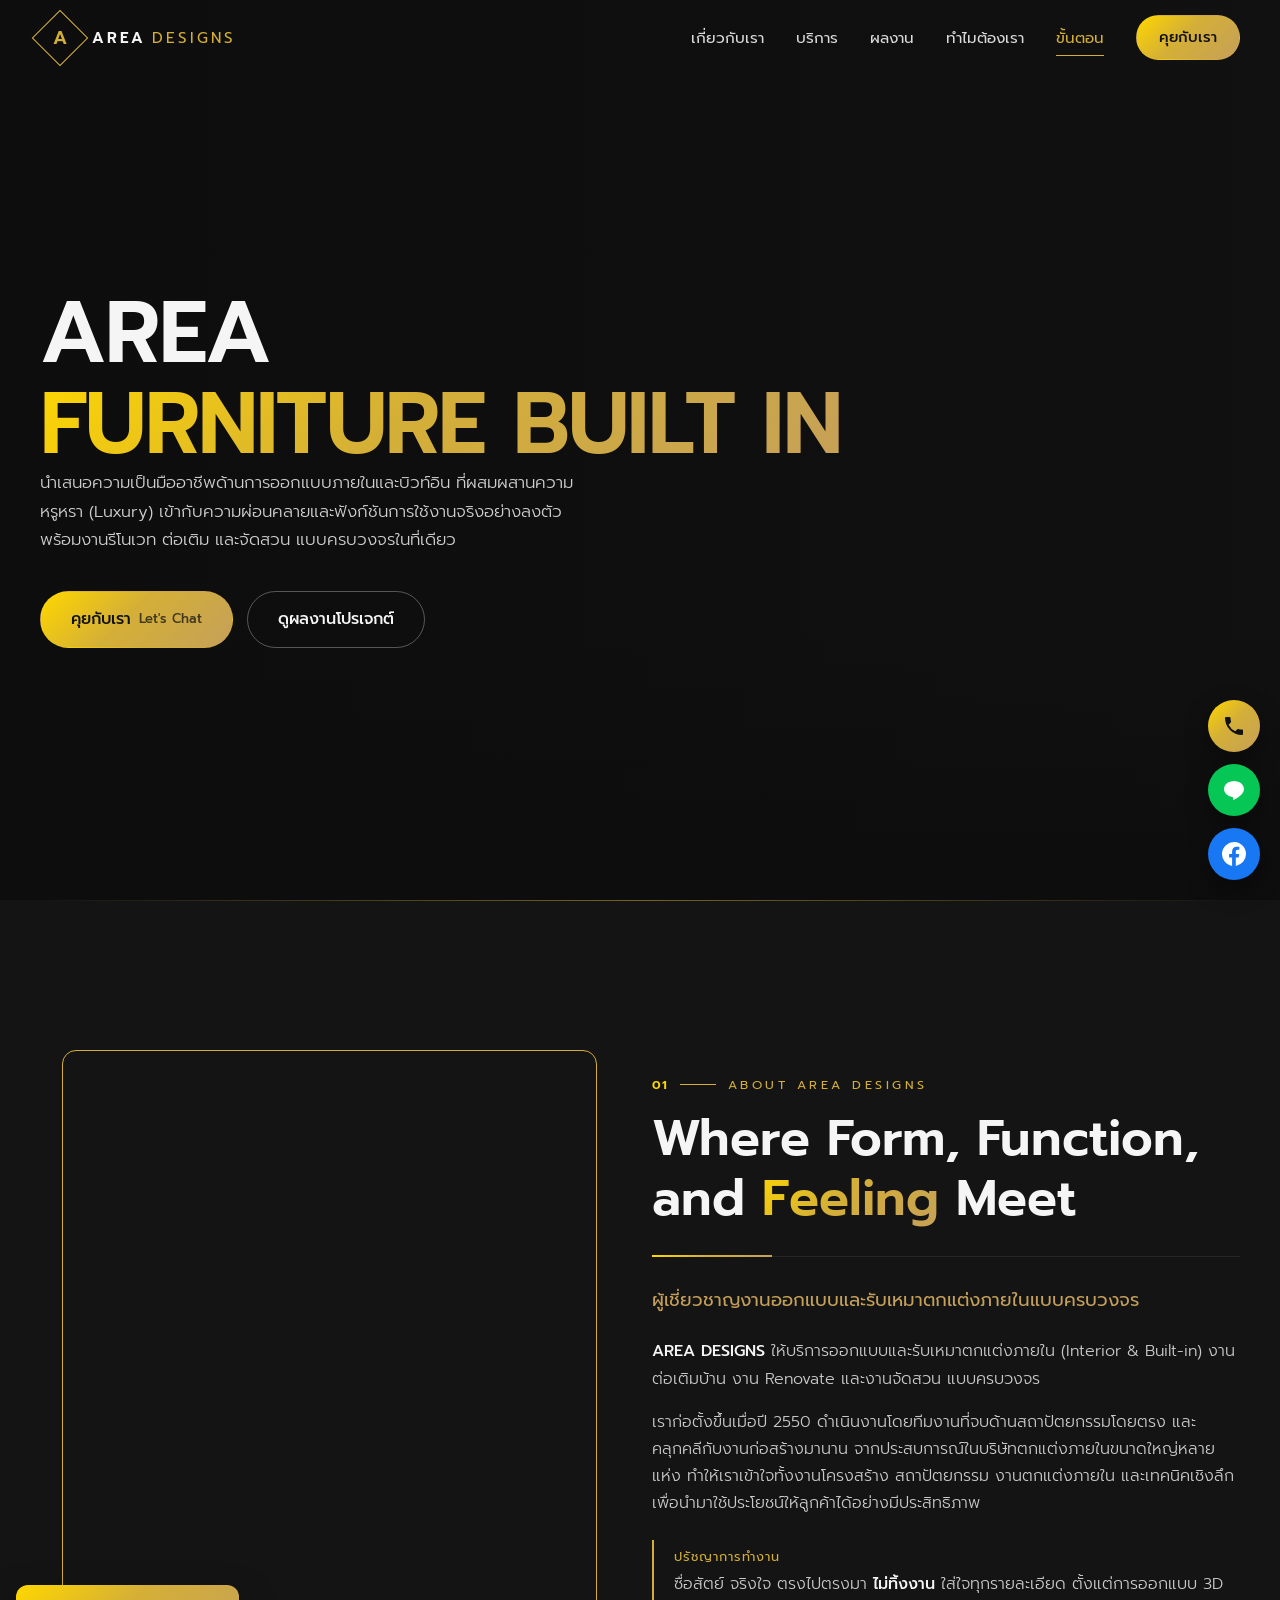
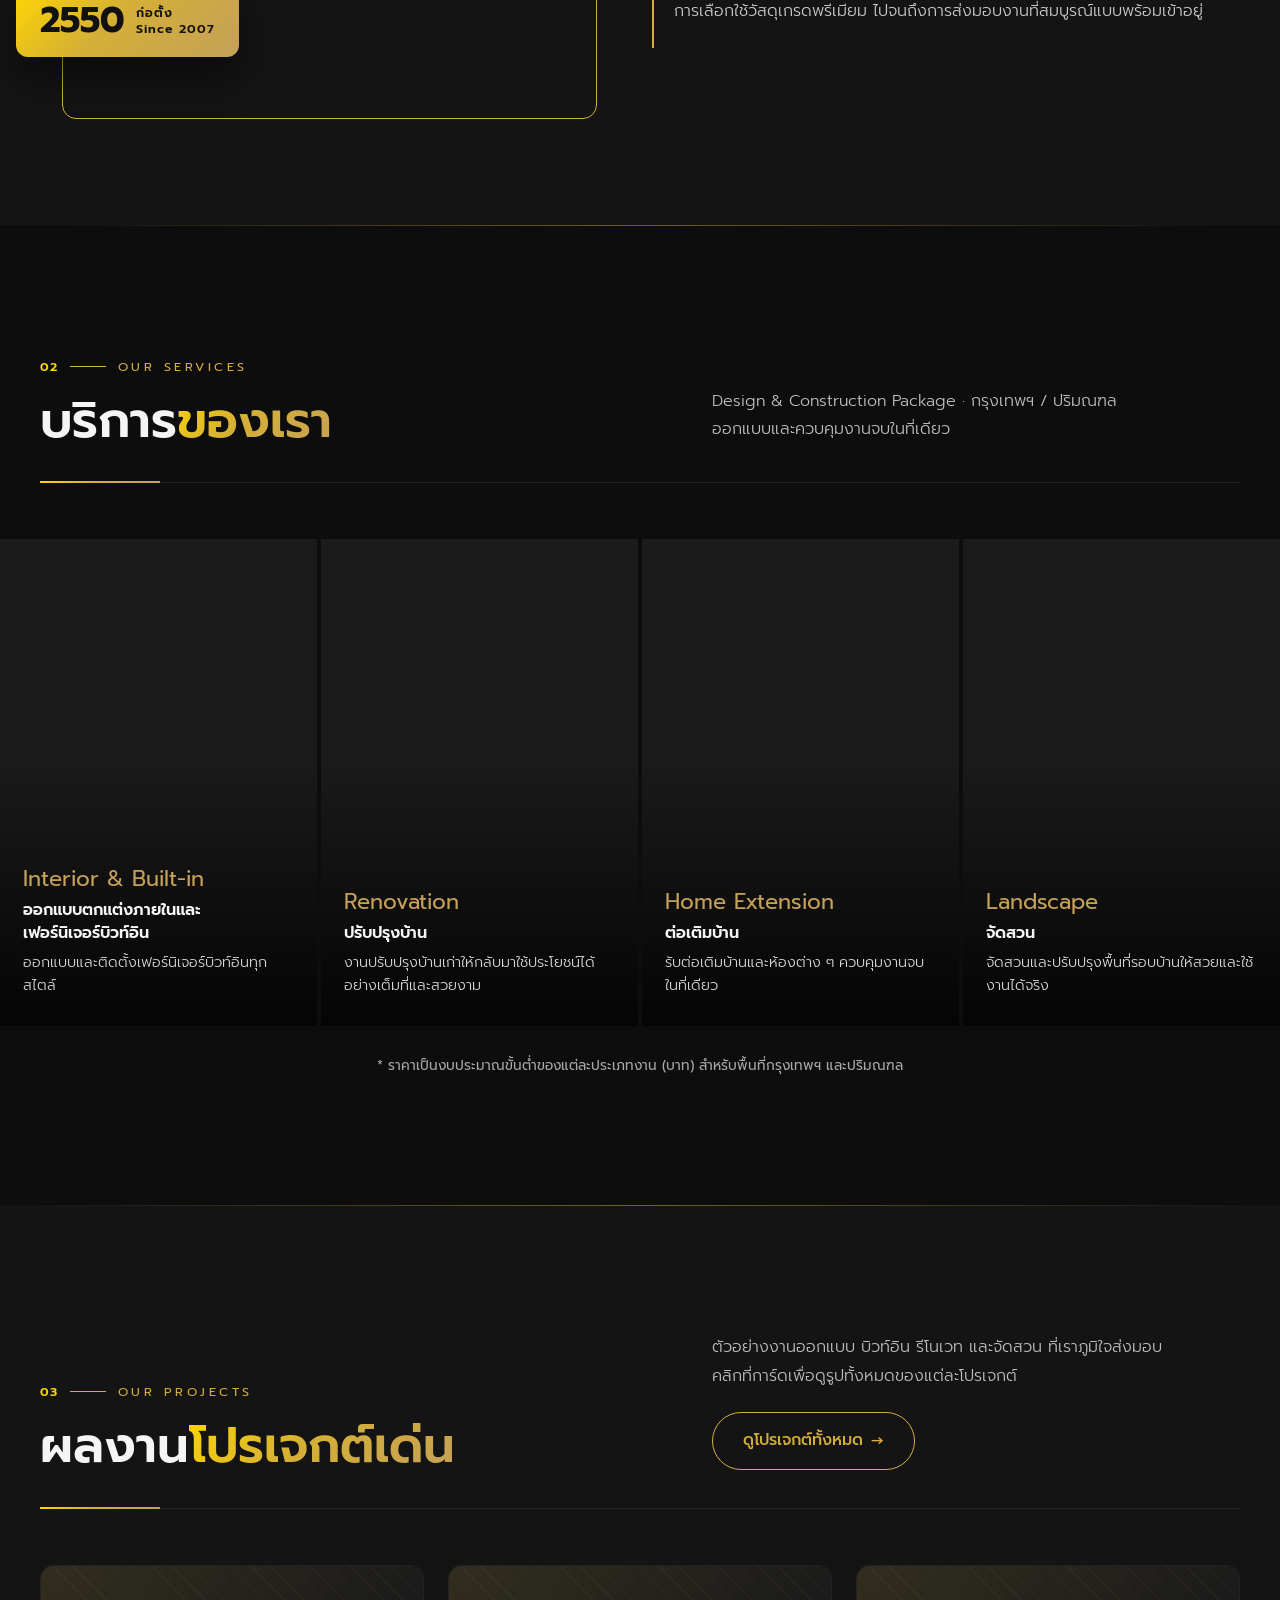
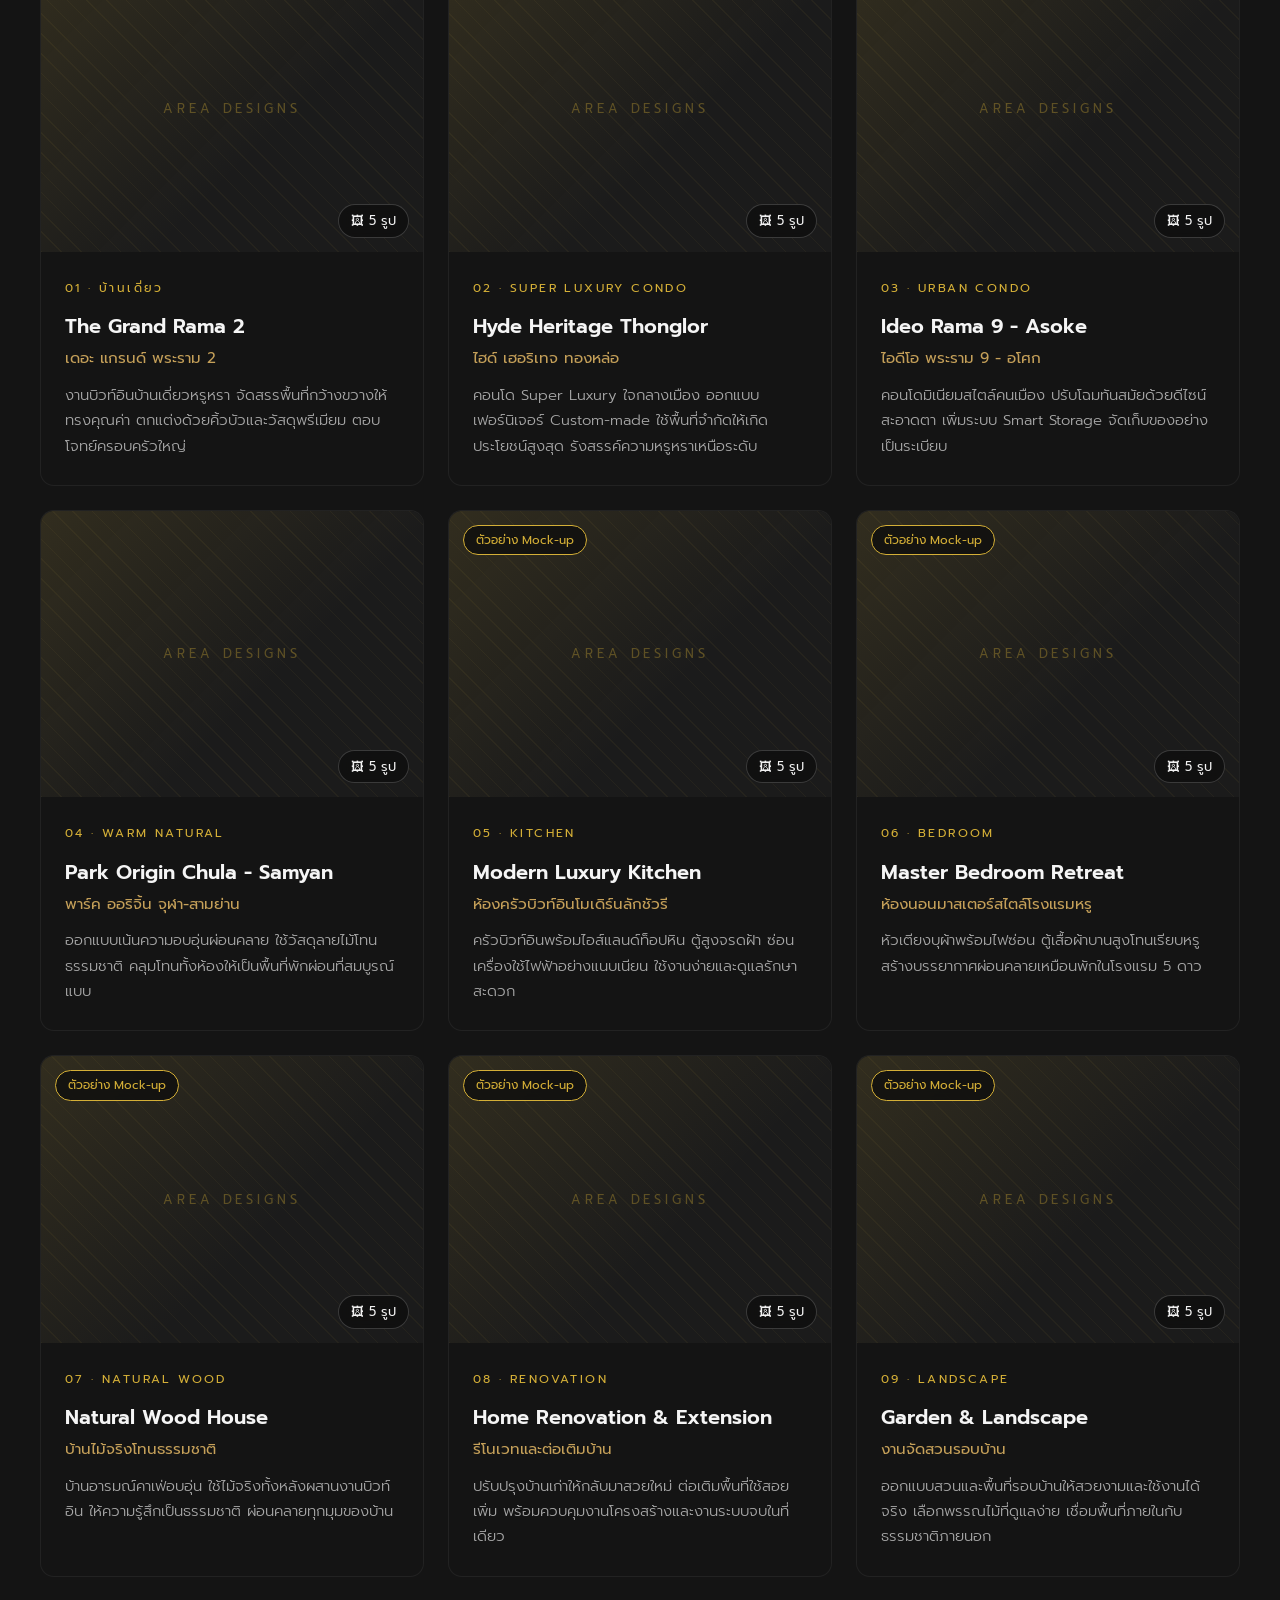
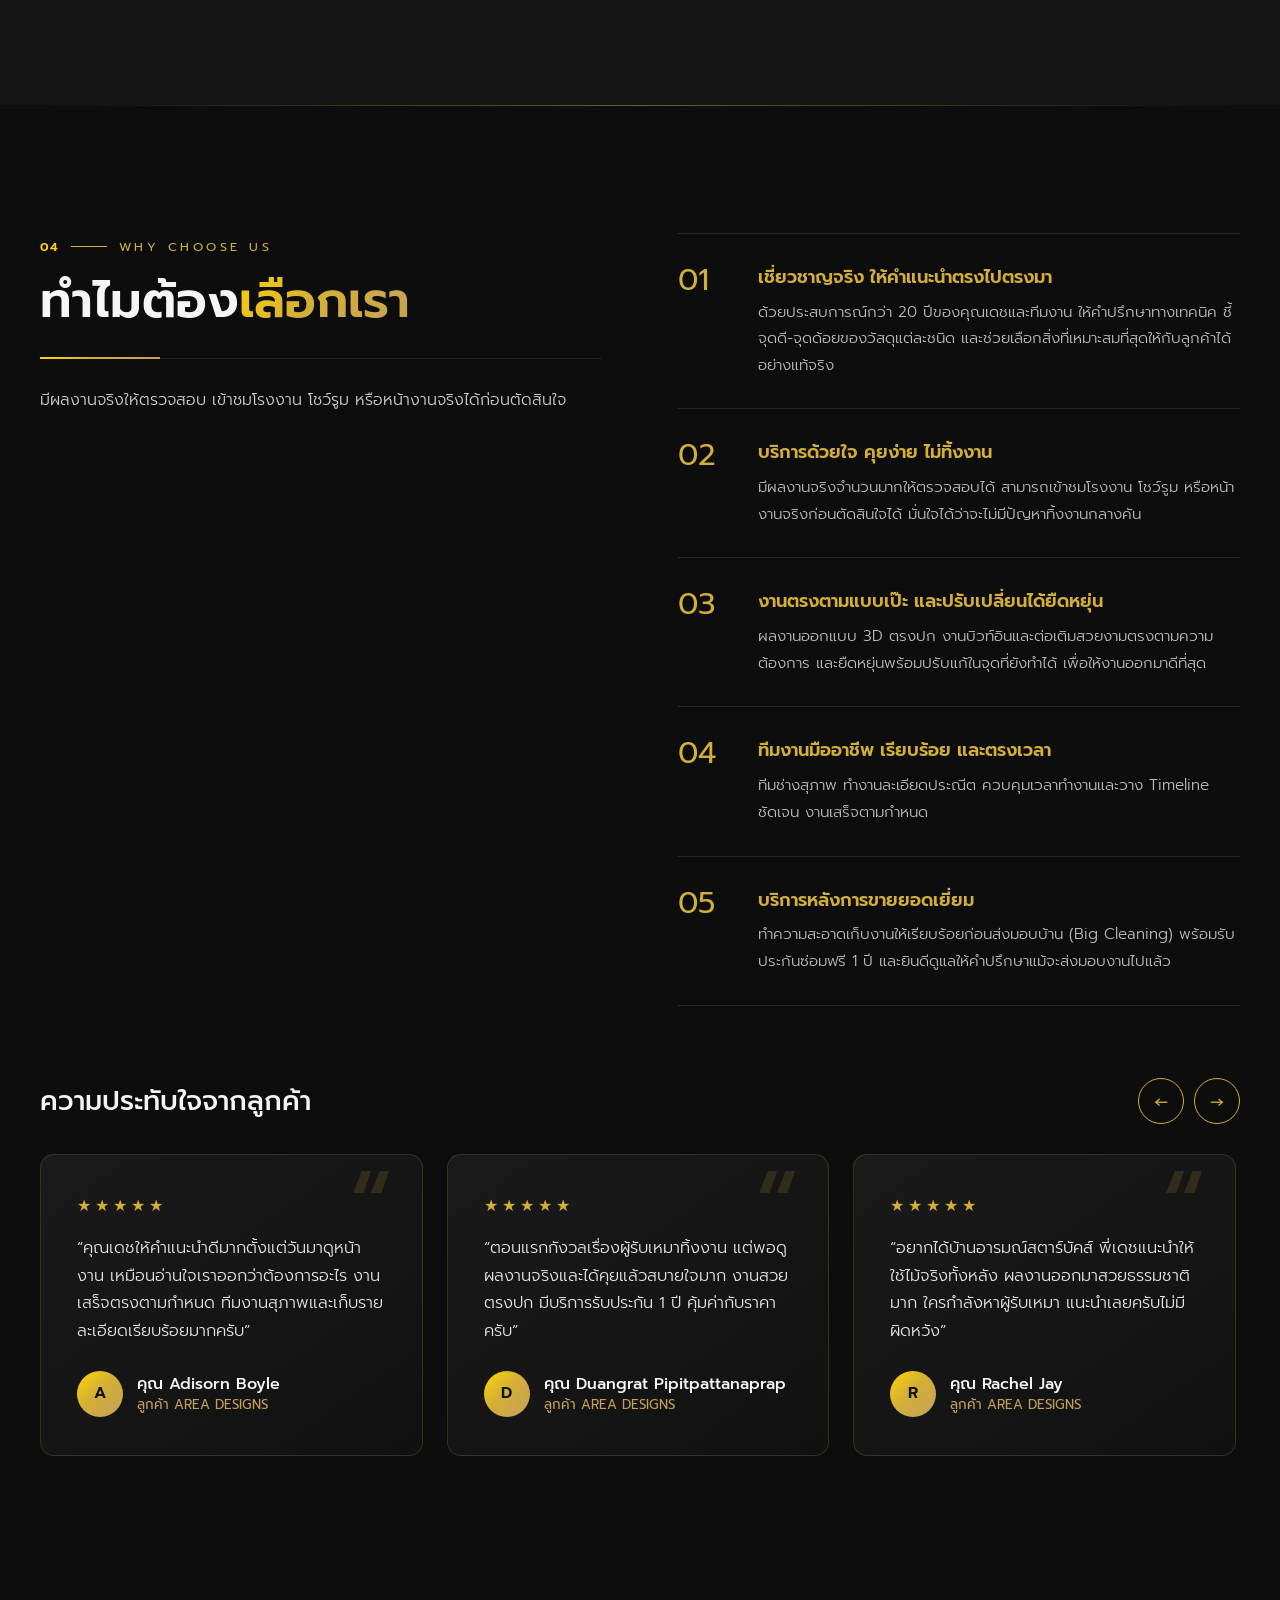
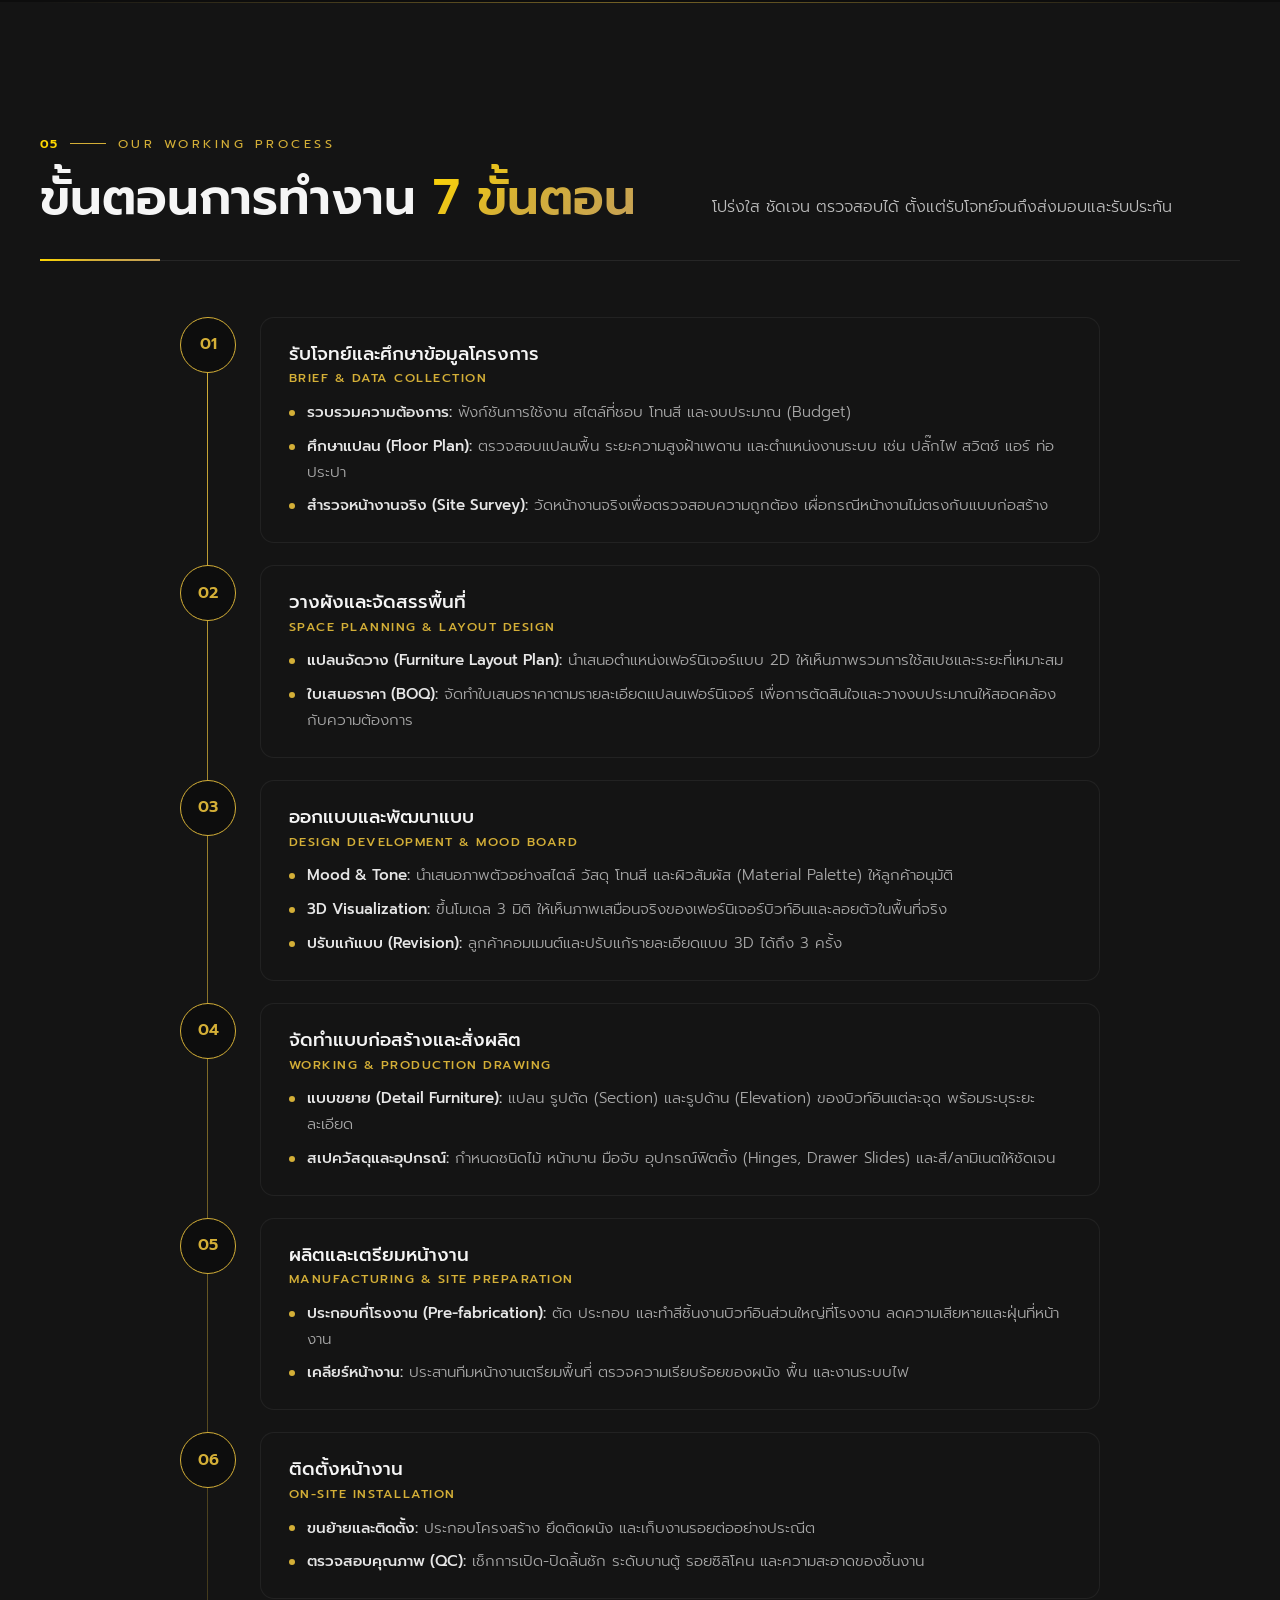
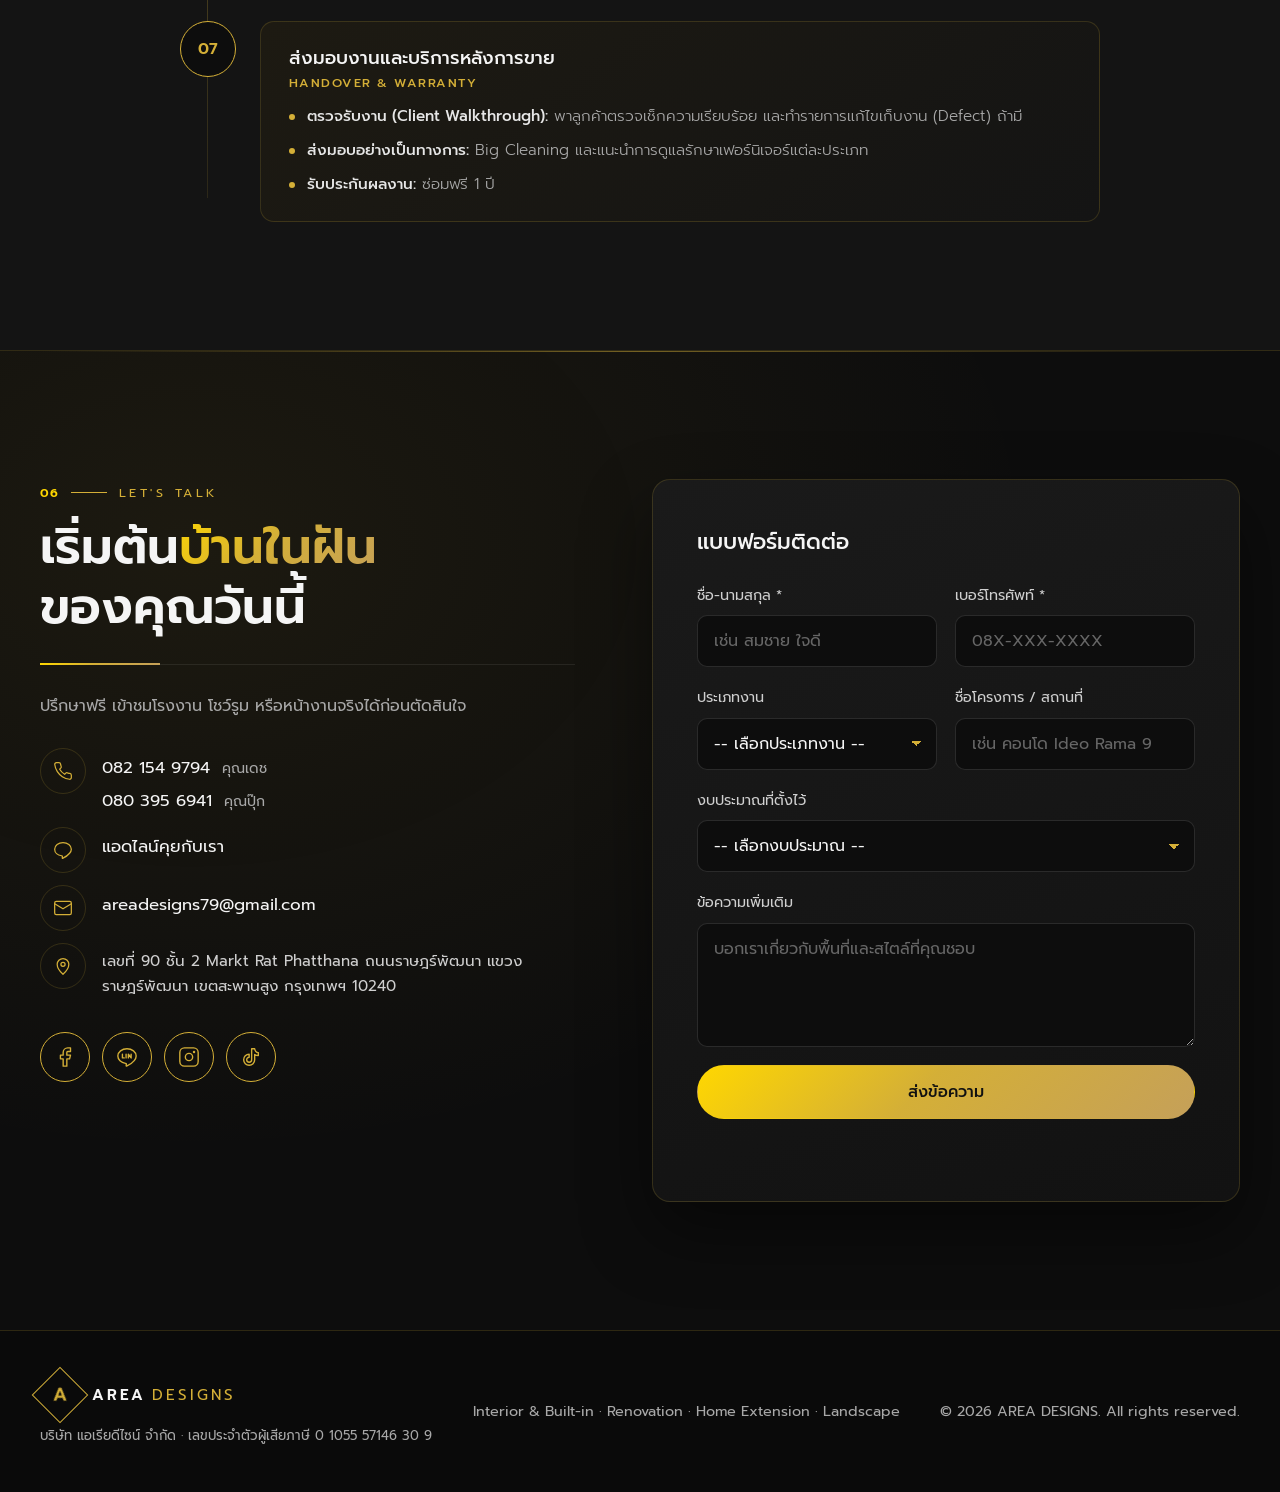
==== commit 984fa957: "Remove the big outlined section numbers Drops the large outlined numbers behind section titles on bo" ====
--- a/index.html
+++ b/index.html
@@ -70,7 +70,6 @@
         <div class="about__text reveal">
           <div class="sec-head sec-head--stack">
             <div class="sec-head__main">
-              <span class="sec-head__ghost" aria-hidden="true">01</span>
               <p class="eyebrow"><span class="eyebrow__num">01</span>About AREA DESIGNS</p>
               <h2 class="sec-head__title">Where Form, Function,<br>and <span class="gold-text">Feeling</span> Meet</h2>
             </div>
@@ -95,7 +94,6 @@
       <div class="container">
         <div class="sec-head reveal">
           <div class="sec-head__main">
-            <span class="sec-head__ghost" aria-hidden="true">02</span>
             <p class="eyebrow"><span class="eyebrow__num">02</span>Our Services</p>
             <h2 class="sec-head__title">บริการ<span class="gold-text">ของเรา</span></h2>
           </div>
@@ -190,7 +188,6 @@
       <div class="container">
         <div class="sec-head reveal">
           <div class="sec-head__main">
-            <span class="sec-head__ghost" aria-hidden="true">03</span>
             <p class="eyebrow"><span class="eyebrow__num">03</span>Our Projects</p>
             <h2 class="sec-head__title">ผลงาน<span class="gold-text">โปรเจกต์เด่น</span></h2>
           </div>
@@ -333,7 +330,6 @@
           <div class="why__intro reveal">
             <div class="sec-head sec-head--stack">
               <div class="sec-head__main">
-                <span class="sec-head__ghost" aria-hidden="true">04</span>
                 <p class="eyebrow"><span class="eyebrow__num">04</span>Why Choose Us</p>
                 <h2 class="sec-head__title">ทำไมต้อง<span class="gold-text">เลือกเรา</span></h2>
               </div>
@@ -443,7 +439,6 @@
       <div class="container">
         <div class="sec-head reveal">
           <div class="sec-head__main">
-            <span class="sec-head__ghost" aria-hidden="true">05</span>
             <p class="eyebrow"><span class="eyebrow__num">05</span>Our Working Process</p>
             <h2 class="sec-head__title">ขั้นตอนการทำงาน <span class="gold-text">7 ขั้นตอน</span></h2>
           </div>
@@ -545,7 +540,6 @@
         <div class="contact__info reveal">
           <div class="sec-head sec-head--stack">
             <div class="sec-head__main">
-              <span class="sec-head__ghost" aria-hidden="true">06</span>
               <p class="eyebrow"><span class="eyebrow__num">06</span>Let's Talk</p>
               <h2 class="sec-head__title">เริ่มต้น<span class="gold-text">บ้านในฝัน</span><br>ของคุณวันนี้</h2>
             </div>
--- a/styles.css
+++ b/styles.css
@@ -89,13 +89,7 @@
   padding-bottom: 32px; margin-bottom: 56px; border-bottom: 1px solid rgba(255,255,255,.08);
 }
 .sec-head::after { content: ""; position: absolute; left: 0; bottom: -1px; width: 120px; height: 2px; background: var(--gold-grad); }
-.sec-head__main { position: relative; padding-top: clamp(28px, 4vw, 48px); }
-.sec-head__ghost {
-  position: absolute; left: -6px; top: -10px; z-index: 0; pointer-events: none;
-  font-weight: 700; font-size: clamp(5.5rem, 11vw, 9.5rem); line-height: 1;
-  color: transparent; -webkit-text-stroke: 1px rgba(212,175,55,.22);
-}
-.sec-head__main .eyebrow, .sec-head__title { position: relative; z-index: 1; }
+.sec-head__main { position: relative; }
 .sec-head__title { font-weight: 600; font-size: clamp(2rem, 4.2vw, 3.1rem); line-height: 1.2; }
 .sec-head__side { display: flex; flex-direction: column; align-items: flex-start; gap: 22px; padding-bottom: 6px; }
 .sec-head__sub { color: #BDBDBD; font-weight: 300; line-height: 1.8; max-width: 480px; }
@@ -336,56 +330,39 @@
 .btn--outline span { transition: transform .3s var(--ease); }
 .btn--outline:hover span { transform: translateX(4px); }
 
-/* ---------- Projects page ---------- */
-.page-hero {
-  position: relative; overflow: hidden; text-align: center;
-  padding: calc(var(--nav-h) + clamp(56px, 8vw, 96px)) 0 clamp(40px, 6vw, 64px);
-  border-bottom: 1px solid var(--line);
-}
-.page-hero__bg {
-  position: absolute; inset: 0;
+/* ---------- Projects page (same building blocks as the homepage) ---------- */
+.hero--page { min-height: 72vh; min-height: 72svh; }
+.hero__bg--projects {
   background:
-    linear-gradient(0deg, var(--bg) 0%, rgba(13,13,13,.82) 55%, rgba(13,13,13,.9) 100%),
-    url("https://images.unsplash.com/photo-1600210492486-724fe5c67fb0?auto=format&fit=crop&w=2000&q=70") center/cover no-repeat,
+    linear-gradient(90deg, rgba(13,13,13,.96) 0%, rgba(13,13,13,.8) 45%, rgba(13,13,13,.45) 100%),
+    linear-gradient(0deg, var(--bg) 0%, transparent 30%),
+    url("https://images.unsplash.com/photo-1600210492486-724fe5c67fb0?auto=format&fit=crop&w=2000&q=80") center/cover no-repeat,
     var(--bg-2);
 }
-.page-hero__inner { position: relative; max-width: 760px; }
-.page-hero .eyebrow::after { content: ""; width: 32px; height: 1px; background: var(--gold); }
-.page-hero h1 { font-size: clamp(2.2rem, 5vw, 3.4rem); }
-.breadcrumb { display: flex; justify-content: center; gap: 10px; font-size: .88rem; color: var(--muted); margin-bottom: 22px; }
+.breadcrumb { display: flex; gap: 10px; font-size: .9rem; color: var(--muted); margin-bottom: 22px; }
 .breadcrumb a { color: var(--gold-soft); transition: color .3s; }
 .breadcrumb a:hover { color: var(--gold); }
-.section--tight { padding-top: clamp(40px, 6vw, 64px); }
-
-.filters { display: flex; flex-wrap: wrap; justify-content: center; gap: 12px; }
+.hero--page .hero__sub { margin-top: 18px; }
+.sec-head--last { margin-bottom: 0; }
+
+/* Category filters: rounded pills like the other buttons */
+.filters { display: flex; flex-wrap: wrap; gap: 10px; }
 .filter-btn {
-  display: inline-flex; align-items: center; gap: 8px;
-  padding: 12px 22px; border-radius: 8px; cursor: pointer;
-  font-family: 'Prompt', sans-serif; font-size: .98rem;
-  background: #111; color: var(--gold-soft); border: 1px solid rgba(212,175,55,.3);
+  display: inline-flex; align-items: center; gap: 10px;
+  padding: 12px 22px; border-radius: 999px; cursor: pointer;
+  font-family: 'Prompt', sans-serif; font-size: .95rem; font-weight: 500;
+  background: transparent; color: var(--gold); border: 1px solid var(--gold);
   transition: background .3s, color .3s, border-color .3s, transform .3s var(--ease), box-shadow .3s;
 }
-.filter-btn:hover { border-color: var(--gold); color: var(--gold); transform: translateY(-2px); }
-.filter-btn.active {
-  background: var(--gold-grad); color: #111; border-color: transparent;
-  box-shadow: 0 10px 26px rgba(212,175,55,.28);
-}
+.filter-btn:hover { transform: translateY(-2px); box-shadow: 0 10px 24px rgba(212,175,55,.18); }
+.filter-btn.active { background: var(--gold-grad); color: #111; border-color: transparent; box-shadow: 0 12px 30px rgba(212,175,55,.3); }
 .filter-btn__count {
-  min-width: 24px; padding: 1px 7px; border-radius: 999px; font-family: 'Prompt', sans-serif; font-size: .75rem; text-align: center;
-  background: rgba(212,175,55,.14); color: var(--gold);
-}
-.filter-btn.active .filter-btn__count { background: rgba(0,0,0,.18); color: #111; }
+  min-width: 26px; padding: 1px 8px; border-radius: 999px; font-size: .75rem; text-align: center;
+  background: rgba(212,175,55,.15); color: var(--gold);
+}
+.filter-btn.active .filter-btn__count { background: rgba(0,0,0,.2); color: #111; }
 .filter-btn:focus-visible { outline: 2px solid var(--gold); outline-offset: 3px; }
-.filters__status { text-align: center; color: var(--muted); font-size: .9rem; margin: 18px 0 36px; }
-
-.cta-band { padding: 0 0 clamp(72px, 10vw, 112px); }
-.cta-band__inner {
-  display: flex; align-items: center; justify-content: space-between; gap: 24px; flex-wrap: wrap;
-  padding: clamp(28px, 4vw, 44px) clamp(24px, 4vw, 48px); border-radius: 18px;
-  background: linear-gradient(135deg, #1E1A10, #141414 60%); border: 1px solid var(--line);
-}
-.cta-band h2 { font-family: 'Prompt', sans-serif; font-weight: 600; font-size: clamp(1.4rem, 3vw, 1.9rem); }
-.cta-band p { color: var(--muted); margin-top: 4px; }
+.filters__status { color: var(--muted); font-size: .9rem; margin: -32px 0 28px; }
 
 /* ---------- Gallery viewer (lightbox) ---------- */
 .lightbox {
@@ -765,9 +742,8 @@
   .float-stack { right: 14px; bottom: 14px; gap: 10px; }
   .float-btn { height: 48px; min-width: 48px; padding: 0 12px; }
   .filters { gap: 8px; }
-  .filter-btn { padding: 10px 14px; font-size: .9rem; }
-  .cta-band__inner { flex-direction: column; align-items: flex-start; }
-  .cta-band .btn { width: 100%; }
+  .filter-btn { padding: 10px 16px; font-size: .9rem; }
+  .filters__status { margin: -20px 0 24px; }
   .lightbox__slide { padding: 8px 12px; }
   .lightbox__thumb { width: 68px; height: 50px; }
   .lightbox__counter { font-size: .82rem; padding: 4px 10px; }
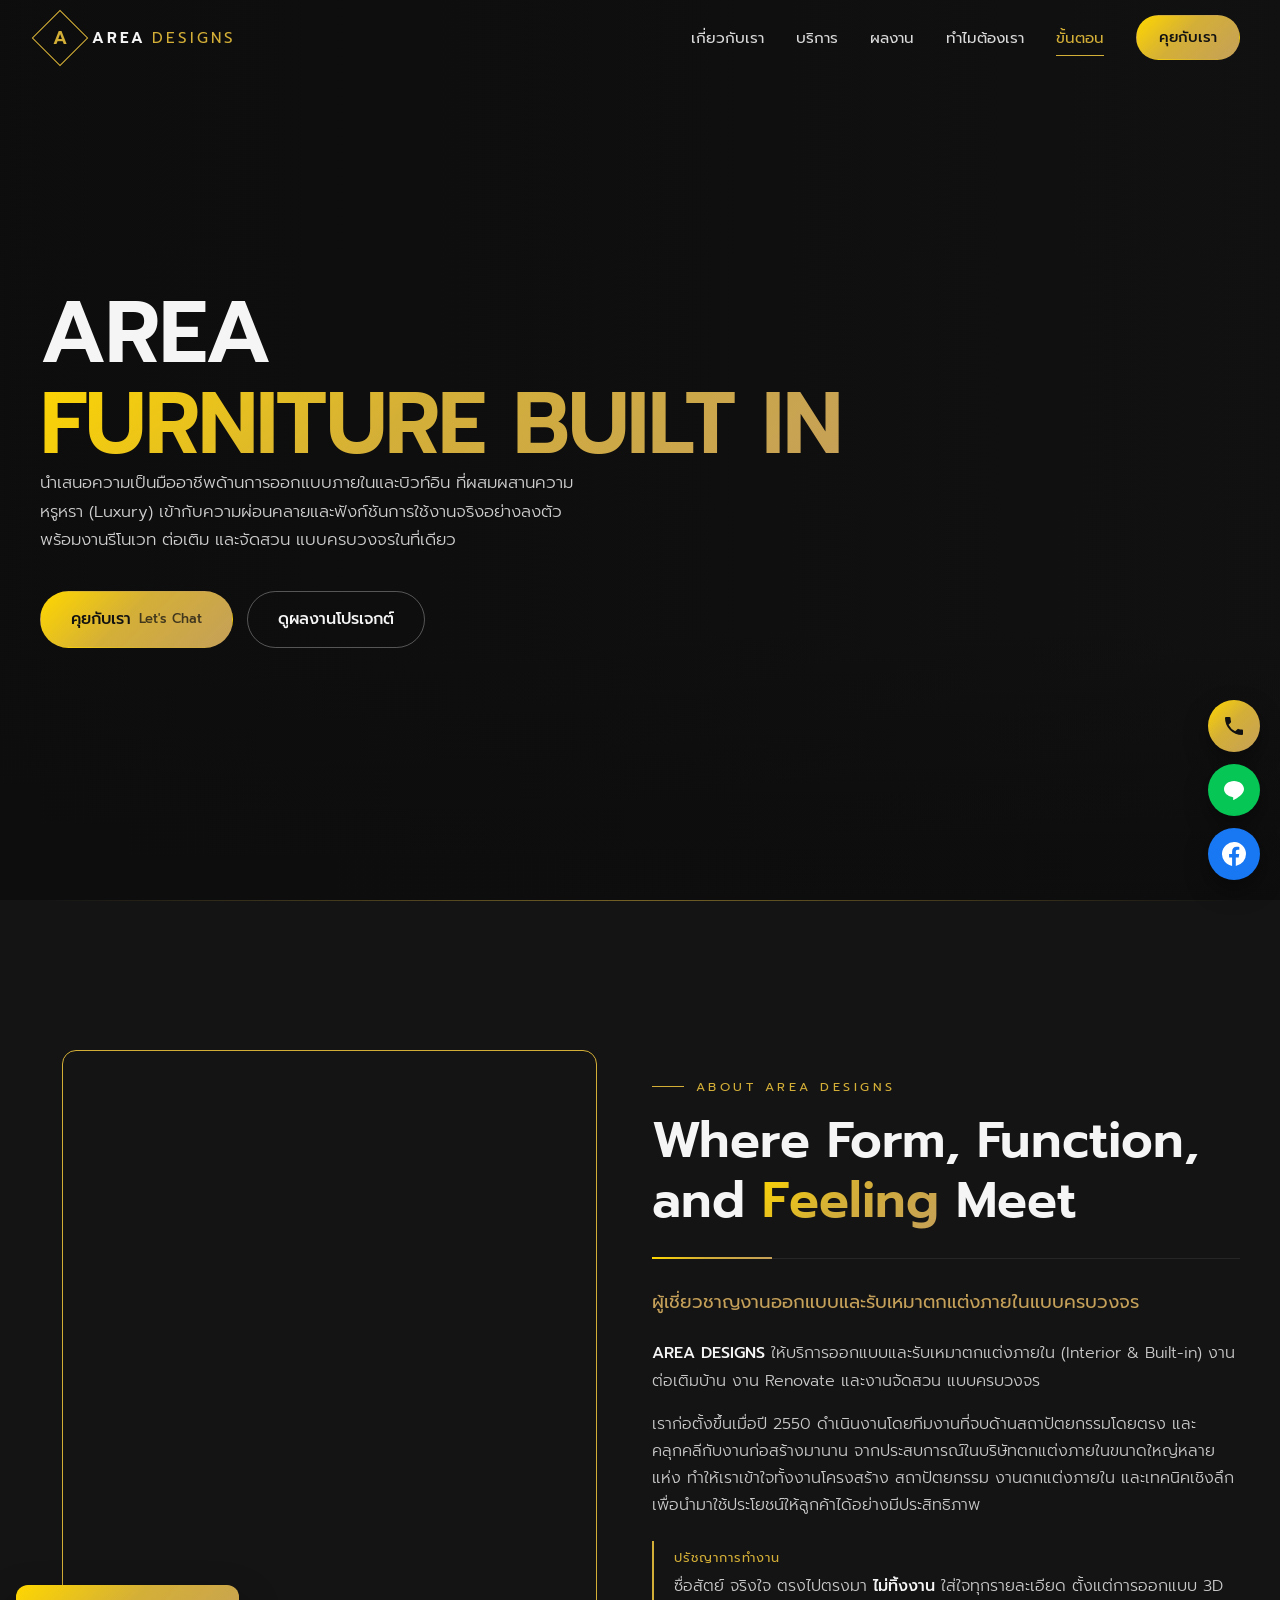
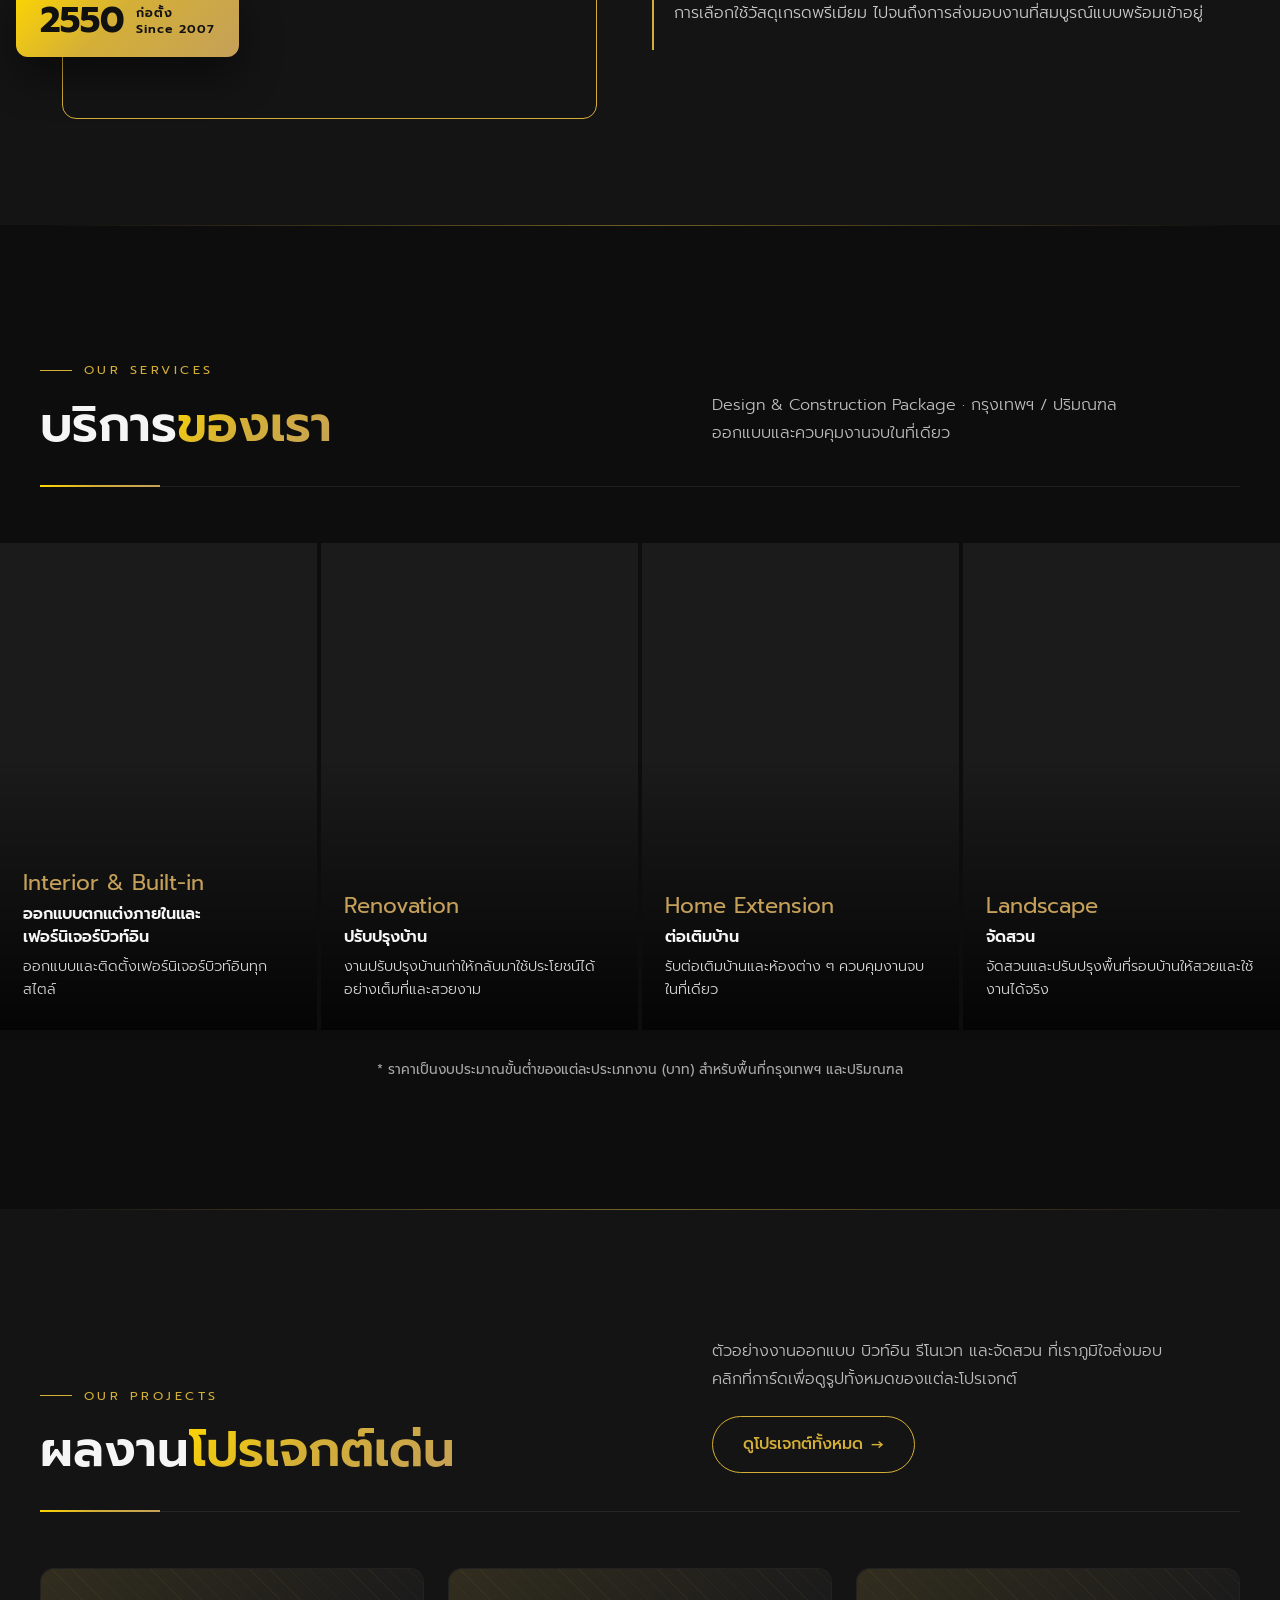
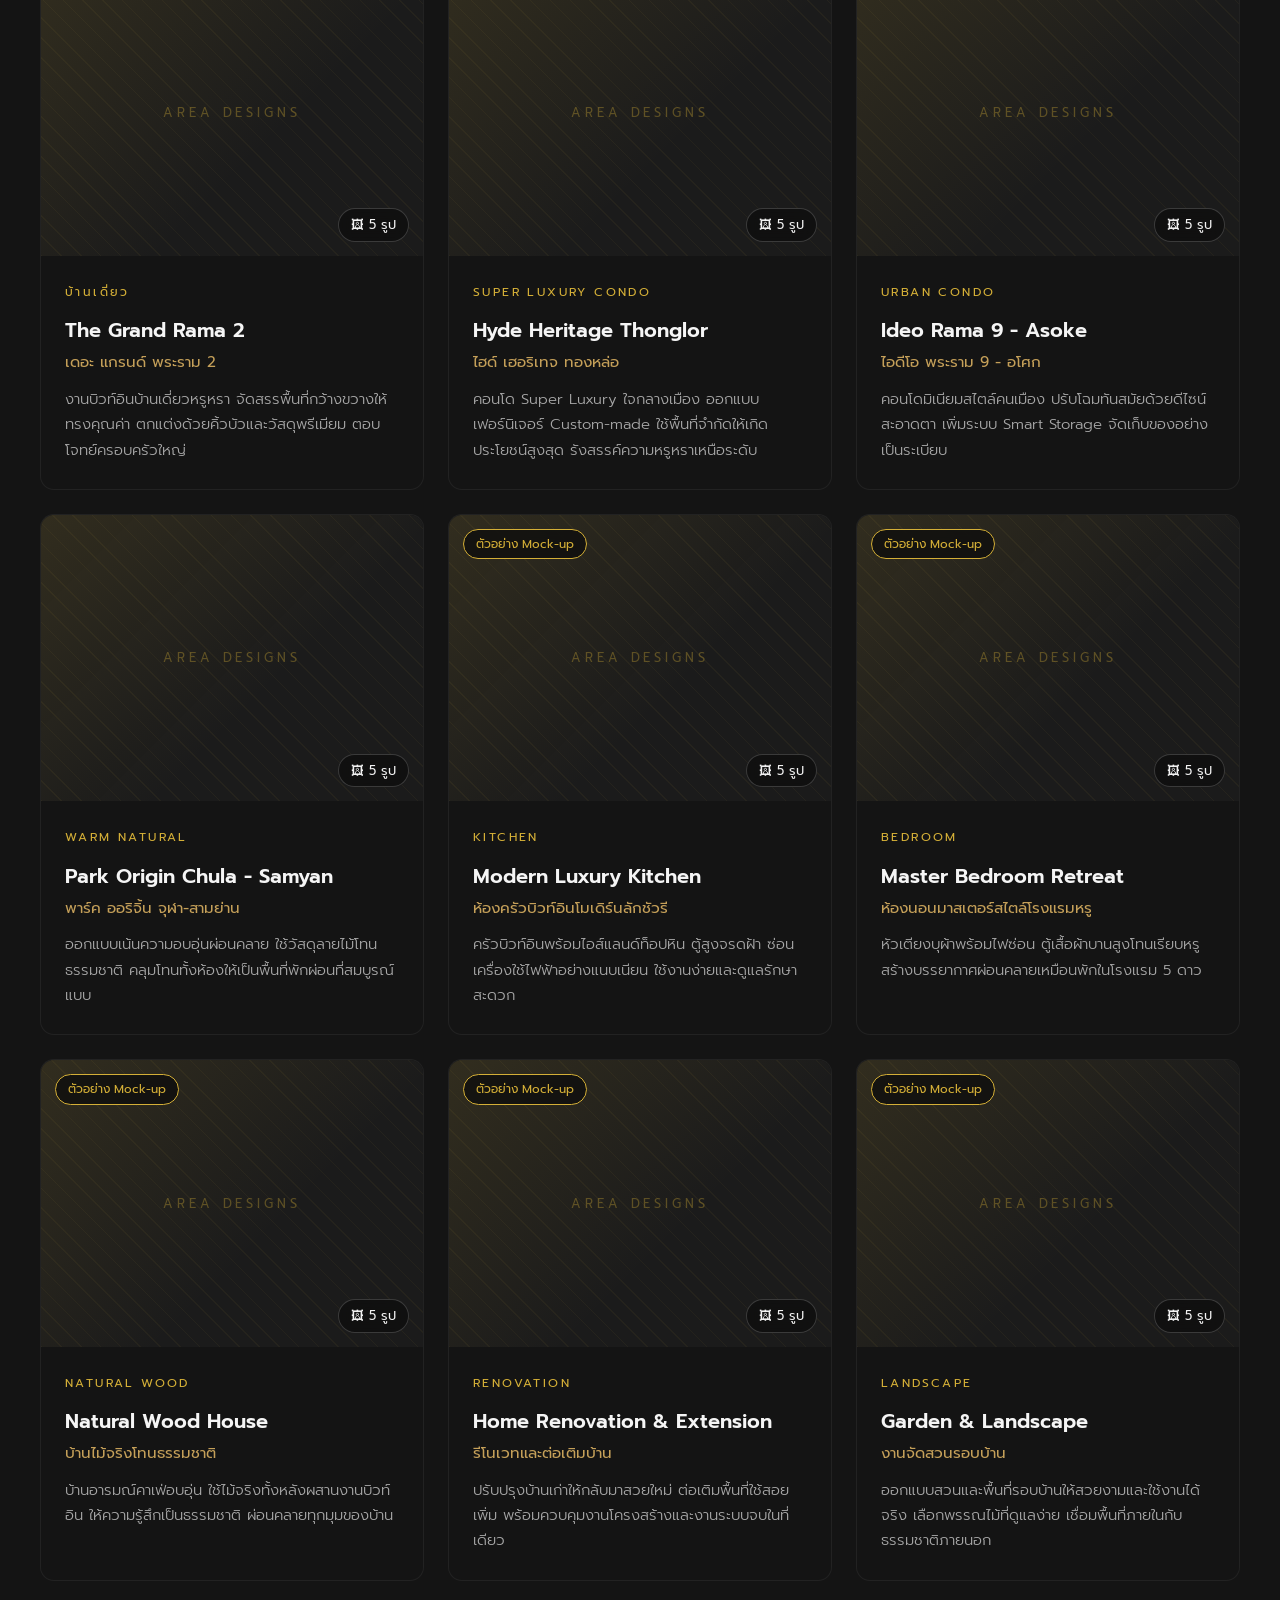
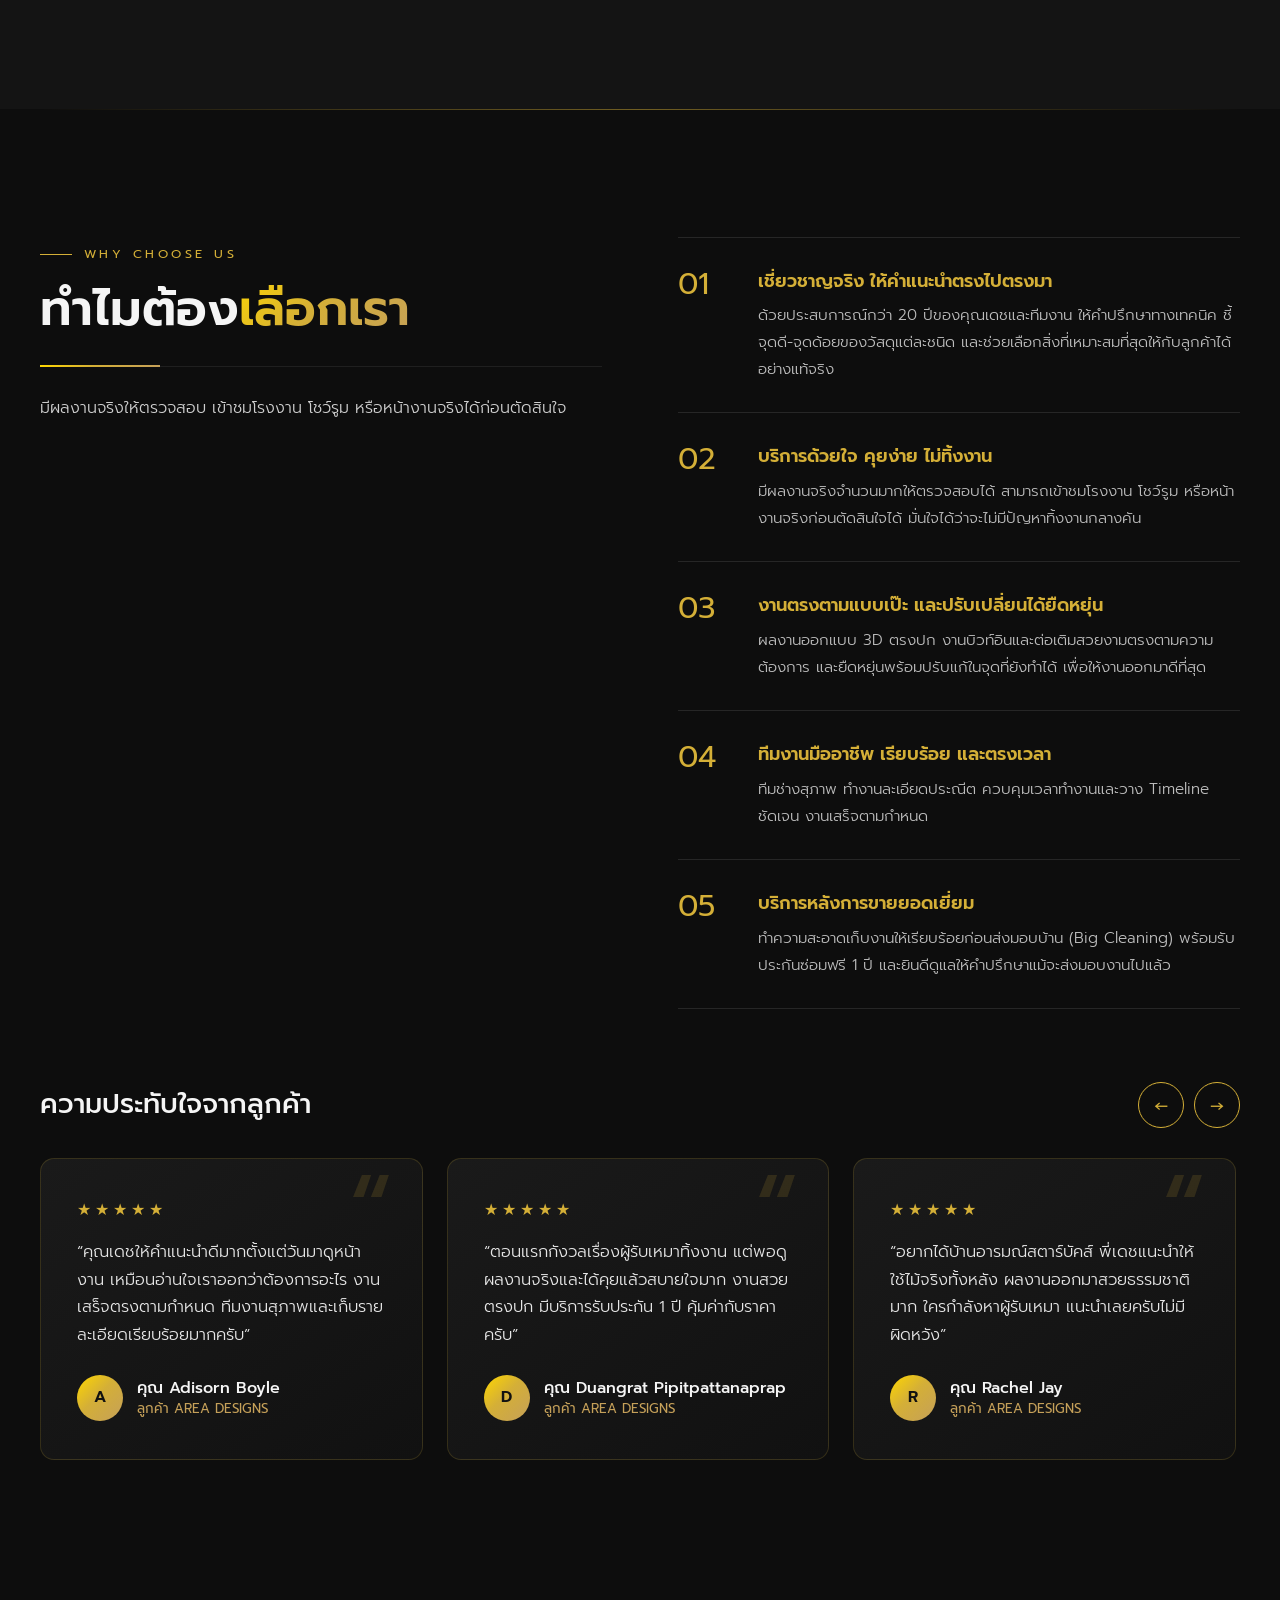
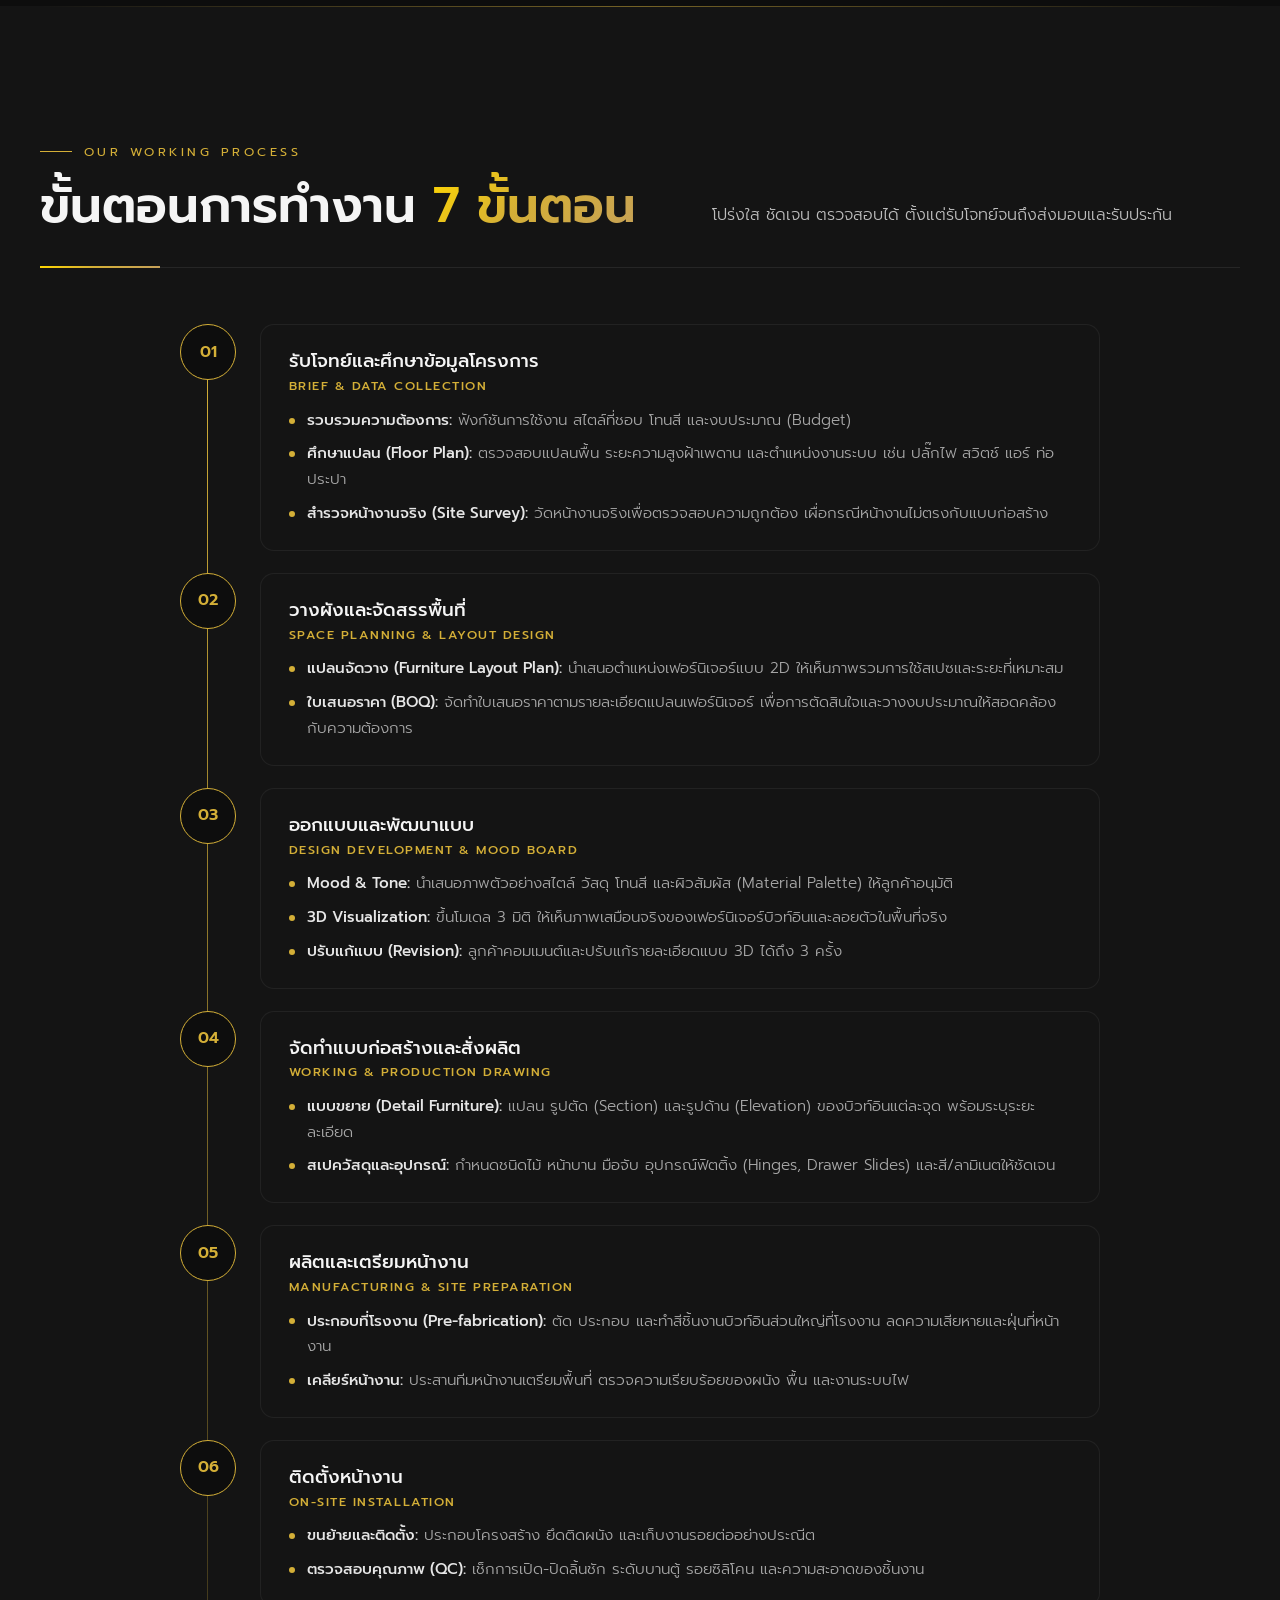
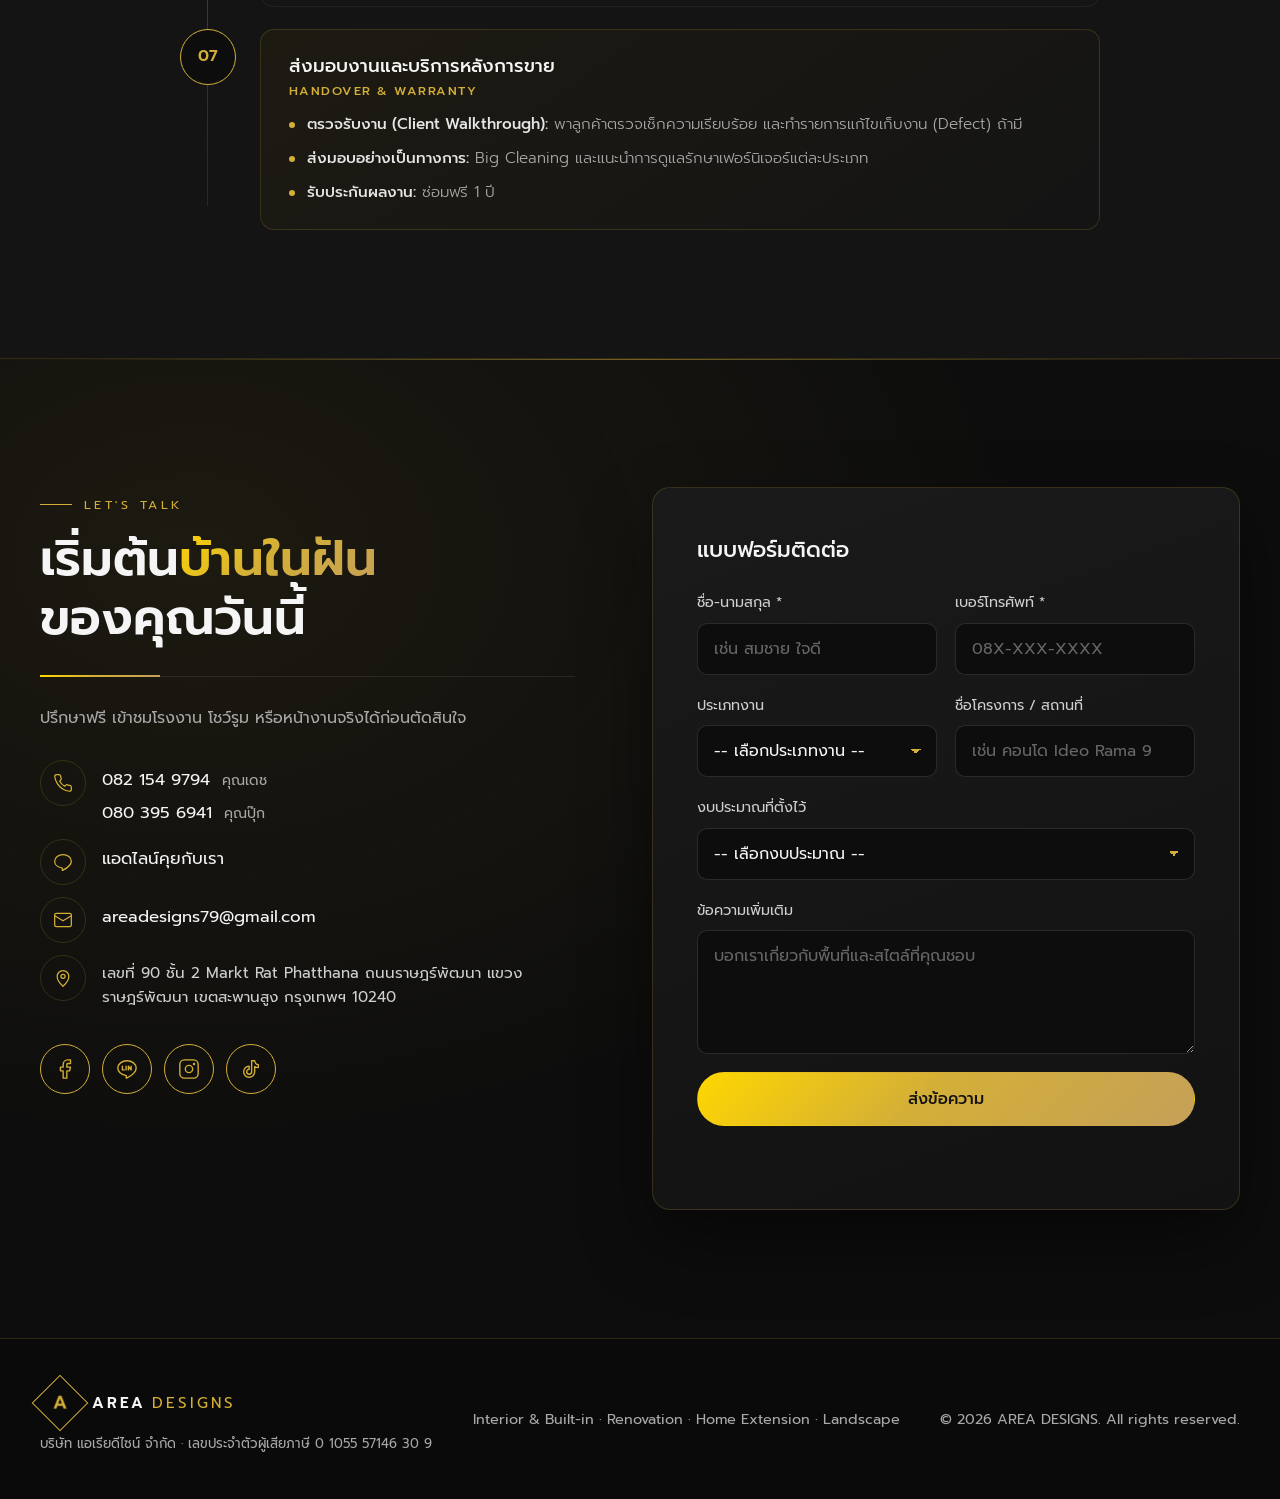
==== commit 11777dc7: "Remove section numbers and card numbers on all pages Section labels now read e.g. '—— OUR PROJECTS' " ====
--- a/index.html
+++ b/index.html
@@ -70,7 +70,7 @@
         <div class="about__text reveal">
           <div class="sec-head sec-head--stack">
             <div class="sec-head__main">
-              <p class="eyebrow"><span class="eyebrow__num">01</span>About AREA DESIGNS</p>
+              <p class="eyebrow">About AREA DESIGNS</p>
               <h2 class="sec-head__title">Where Form, Function,<br>and <span class="gold-text">Feeling</span> Meet</h2>
             </div>
           </div>
@@ -94,7 +94,7 @@
       <div class="container">
         <div class="sec-head reveal">
           <div class="sec-head__main">
-            <p class="eyebrow"><span class="eyebrow__num">02</span>Our Services</p>
+            <p class="eyebrow">Our Services</p>
             <h2 class="sec-head__title">บริการ<span class="gold-text">ของเรา</span></h2>
           </div>
           <div class="sec-head__side">
@@ -188,7 +188,7 @@
       <div class="container">
         <div class="sec-head reveal">
           <div class="sec-head__main">
-            <p class="eyebrow"><span class="eyebrow__num">03</span>Our Projects</p>
+            <p class="eyebrow">Our Projects</p>
             <h2 class="sec-head__title">ผลงาน<span class="gold-text">โปรเจกต์เด่น</span></h2>
           </div>
           <div class="sec-head__side">
@@ -203,7 +203,7 @@
                 alt="The Grand Rama 2 - เดอะ แกรนด์ พระราม 2" loading="lazy">
             </div>
             <div class="project__body">
-              <span class="project__no">01 · บ้านเดี่ยว</span>
+              <span class="project__no">บ้านเดี่ยว</span>
               <h3>The Grand Rama 2</h3>
               <p class="project__th">เดอะ แกรนด์ พระราม 2</p>
               <p class="project__desc">งานบิวท์อินบ้านเดี่ยวหรูหรา จัดสรรพื้นที่กว้างขวางให้ทรงคุณค่า
@@ -216,7 +216,7 @@
                 alt="Hyde Heritage Thonglor - ไฮด์ เฮอริเทจ ทองหล่อ" loading="lazy">
             </div>
             <div class="project__body">
-              <span class="project__no">02 · Super Luxury Condo</span>
+              <span class="project__no">Super Luxury Condo</span>
               <h3>Hyde Heritage Thonglor</h3>
               <p class="project__th">ไฮด์ เฮอริเทจ ทองหล่อ</p>
               <p class="project__desc">คอนโด Super Luxury ใจกลางเมือง ออกแบบเฟอร์นิเจอร์ Custom-made
@@ -229,7 +229,7 @@
                 alt="Ideo Rama 9 - Asoke - ไอดีโอ พระราม 9 - อโศก" loading="lazy">
             </div>
             <div class="project__body">
-              <span class="project__no">03 · Urban Condo</span>
+              <span class="project__no">Urban Condo</span>
               <h3>Ideo Rama 9 - Asoke</h3>
               <p class="project__th">ไอดีโอ พระราม 9 - อโศก</p>
               <p class="project__desc">คอนโดมิเนียมสไตล์คนเมือง ปรับโฉมทันสมัยด้วยดีไซน์สะอาดตา เพิ่มระบบ Smart Storage
@@ -242,7 +242,7 @@
                 alt="Park Origin Chula - Samyan - พาร์ค ออริจิ้น จุฬา-สามย่าน" loading="lazy">
             </div>
             <div class="project__body">
-              <span class="project__no">04 · Warm Natural</span>
+              <span class="project__no">Warm Natural</span>
               <h3>Park Origin Chula - Samyan</h3>
               <p class="project__th">พาร์ค ออริจิ้น จุฬา-สามย่าน</p>
               <p class="project__desc">ออกแบบเน้นความอบอุ่นผ่อนคลาย ใช้วัสดุลายไม้โทนธรรมชาติ
@@ -256,7 +256,7 @@
                 alt="Modern Luxury Kitchen - ห้องครัวบิวท์อินโมเดิร์นลักชัวรี" loading="lazy">
             </div>
             <div class="project__body">
-              <span class="project__no">05 · Kitchen</span>
+              <span class="project__no">Kitchen</span>
               <h3>Modern Luxury Kitchen</h3>
               <p class="project__th">ห้องครัวบิวท์อินโมเดิร์นลักชัวรี</p>
               <p class="project__desc">ครัวบิวท์อินพร้อมไอส์แลนด์ท็อปหิน ตู้สูงจรดฝ้า ซ่อนเครื่องใช้ไฟฟ้าอย่างแนบเนียน
@@ -270,7 +270,7 @@
                 alt="Master Bedroom Retreat - ห้องนอนมาสเตอร์สไตล์โรงแรมหรู" loading="lazy">
             </div>
             <div class="project__body">
-              <span class="project__no">06 · Bedroom</span>
+              <span class="project__no">Bedroom</span>
               <h3>Master Bedroom Retreat</h3>
               <p class="project__th">ห้องนอนมาสเตอร์สไตล์โรงแรมหรู</p>
               <p class="project__desc">หัวเตียงบุผ้าพร้อมไฟซ่อน ตู้เสื้อผ้าบานสูงโทนเรียบหรู
@@ -284,7 +284,7 @@
                 alt="Natural Wood House - บ้านไม้จริงโทนธรรมชาติ" loading="lazy">
             </div>
             <div class="project__body">
-              <span class="project__no">07 · Natural Wood</span>
+              <span class="project__no">Natural Wood</span>
               <h3>Natural Wood House</h3>
               <p class="project__th">บ้านไม้จริงโทนธรรมชาติ</p>
               <p class="project__desc">บ้านอารมณ์คาเฟ่อบอุ่น ใช้ไม้จริงทั้งหลังผสานงานบิวท์อิน ให้ความรู้สึกเป็นธรรมชาติ
@@ -298,7 +298,7 @@
                 alt="Home Renovation &amp; Extension - รีโนเวทและต่อเติมบ้าน" loading="lazy">
             </div>
             <div class="project__body">
-              <span class="project__no">08 · Renovation</span>
+              <span class="project__no">Renovation</span>
               <h3>Home Renovation &amp; Extension</h3>
               <p class="project__th">รีโนเวทและต่อเติมบ้าน</p>
               <p class="project__desc">ปรับปรุงบ้านเก่าให้กลับมาสวยใหม่ ต่อเติมพื้นที่ใช้สอยเพิ่ม
@@ -312,7 +312,7 @@
                 alt="Garden &amp; Landscape - งานจัดสวนรอบบ้าน" loading="lazy">
             </div>
             <div class="project__body">
-              <span class="project__no">09 · Landscape</span>
+              <span class="project__no">Landscape</span>
               <h3>Garden &amp; Landscape</h3>
               <p class="project__th">งานจัดสวนรอบบ้าน</p>
               <p class="project__desc">ออกแบบสวนและพื้นที่รอบบ้านให้สวยงามและใช้งานได้จริง เลือกพรรณไม้ที่ดูแลง่าย
@@ -330,7 +330,7 @@
           <div class="why__intro reveal">
             <div class="sec-head sec-head--stack">
               <div class="sec-head__main">
-                <p class="eyebrow"><span class="eyebrow__num">04</span>Why Choose Us</p>
+                <p class="eyebrow">Why Choose Us</p>
                 <h2 class="sec-head__title">ทำไมต้อง<span class="gold-text">เลือกเรา</span></h2>
               </div>
             </div>
@@ -439,7 +439,7 @@
       <div class="container">
         <div class="sec-head reveal">
           <div class="sec-head__main">
-            <p class="eyebrow"><span class="eyebrow__num">05</span>Our Working Process</p>
+            <p class="eyebrow">Our Working Process</p>
             <h2 class="sec-head__title">ขั้นตอนการทำงาน <span class="gold-text">7 ขั้นตอน</span></h2>
           </div>
           <div class="sec-head__side">
@@ -540,7 +540,7 @@
         <div class="contact__info reveal">
           <div class="sec-head sec-head--stack">
             <div class="sec-head__main">
-              <p class="eyebrow"><span class="eyebrow__num">06</span>Let's Talk</p>
+              <p class="eyebrow">Let's Talk</p>
               <h2 class="sec-head__title">เริ่มต้น<span class="gold-text">บ้านในฝัน</span><br>ของคุณวันนี้</h2>
             </div>
           </div>
--- a/styles.css
+++ b/styles.css
@@ -78,10 +78,6 @@
   background: linear-gradient(90deg, transparent, rgba(212,175,55,.5), transparent);
 }
 
-/* Section number in the small label, e.g. "03 —— OUR PROJECTS" */
-.eyebrow:has(.eyebrow__num)::before { display: none; }
-.eyebrow__num { color: var(--gold-bright); font-weight: 600; letter-spacing: .08em; display: inline-flex; align-items: center; gap: 12px; }
-.eyebrow__num::after { content: ""; width: 36px; height: 1px; background: var(--gold); }
 
 /* Section header: title on the left, description (and button) on the right */
 .sec-head {
